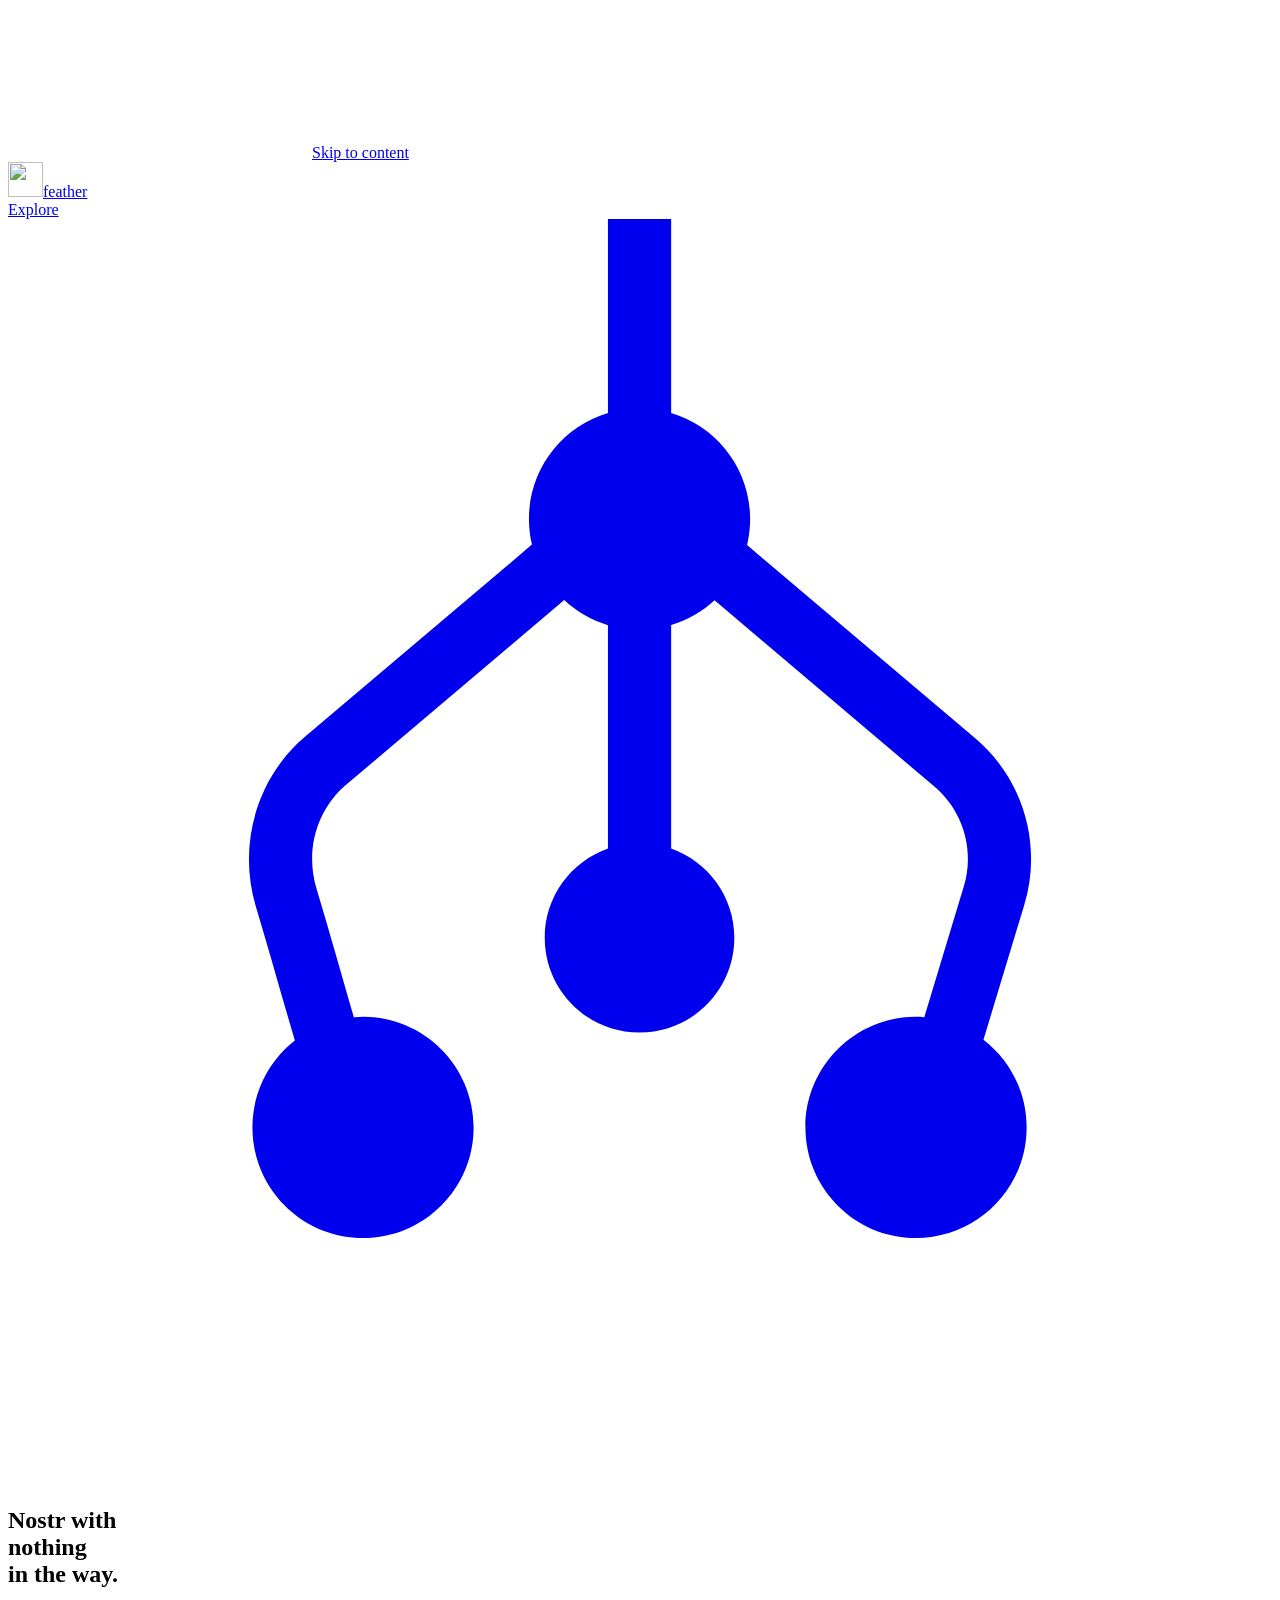
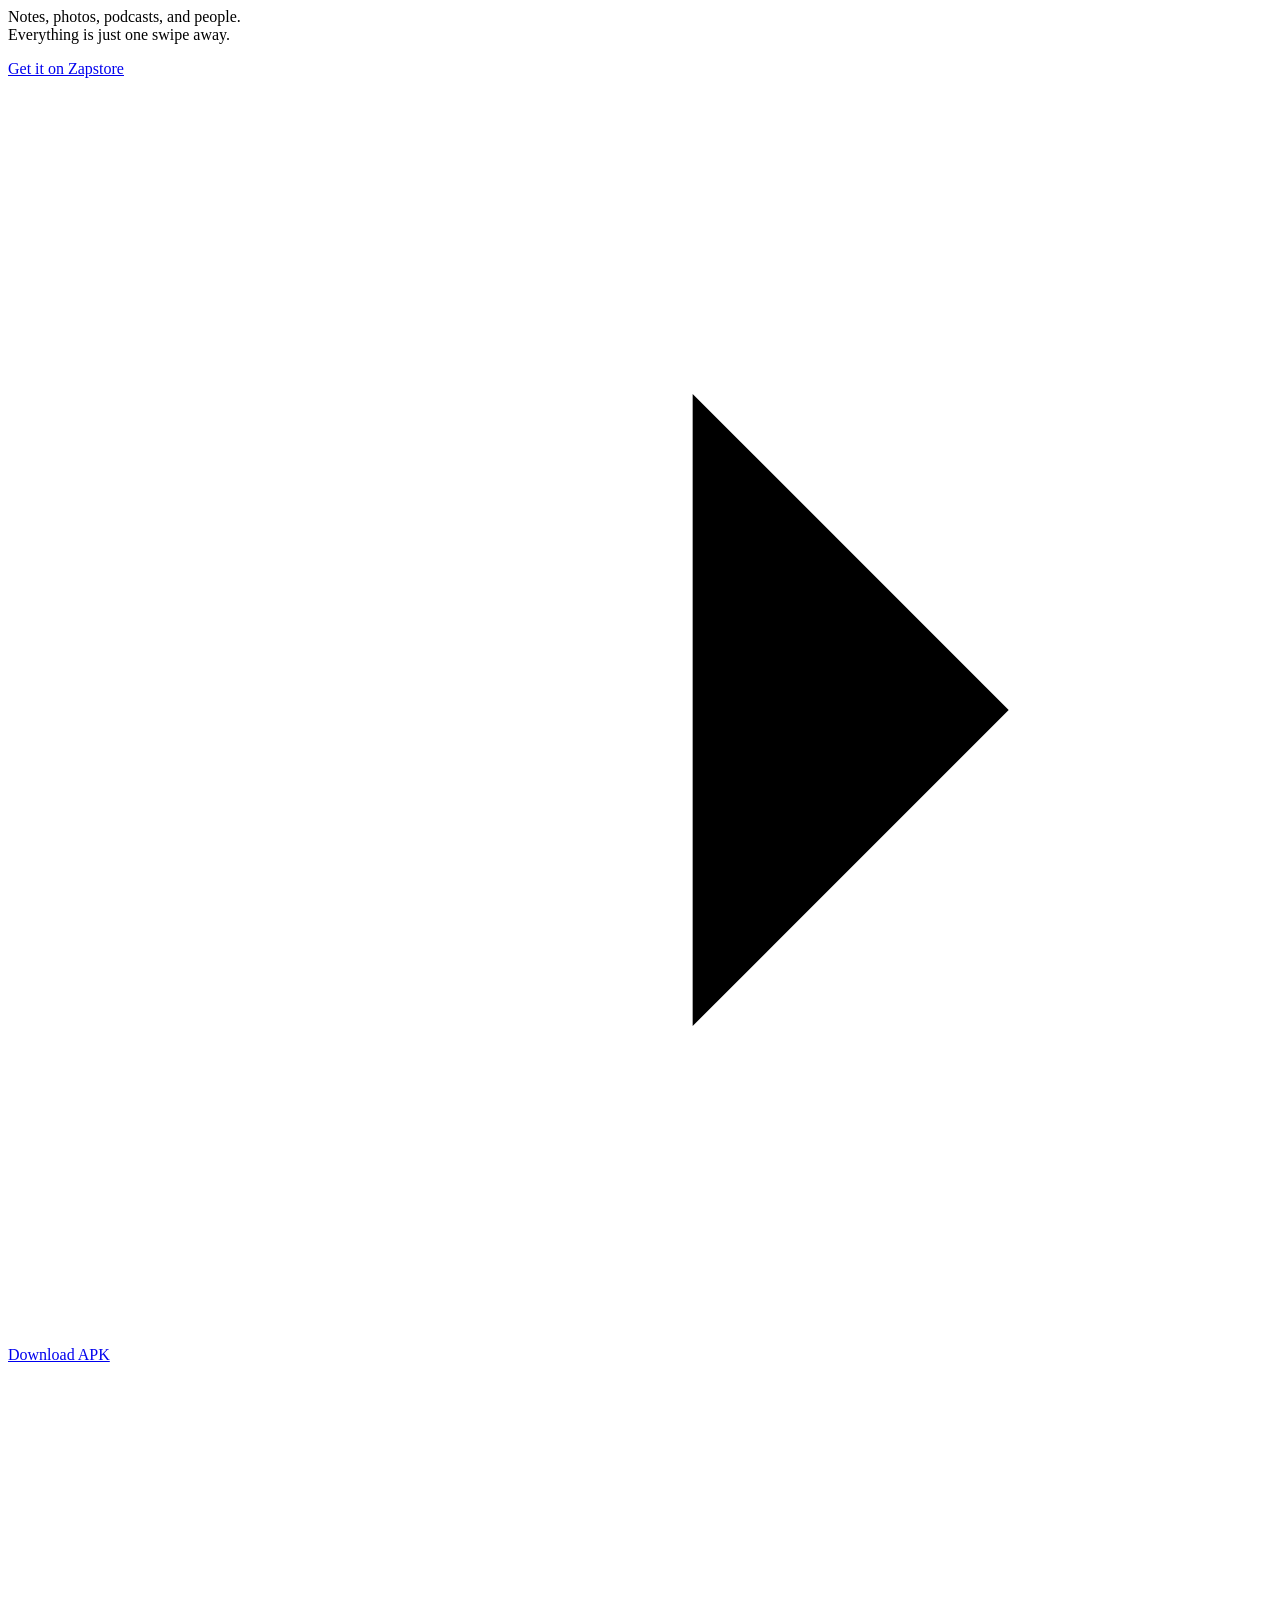
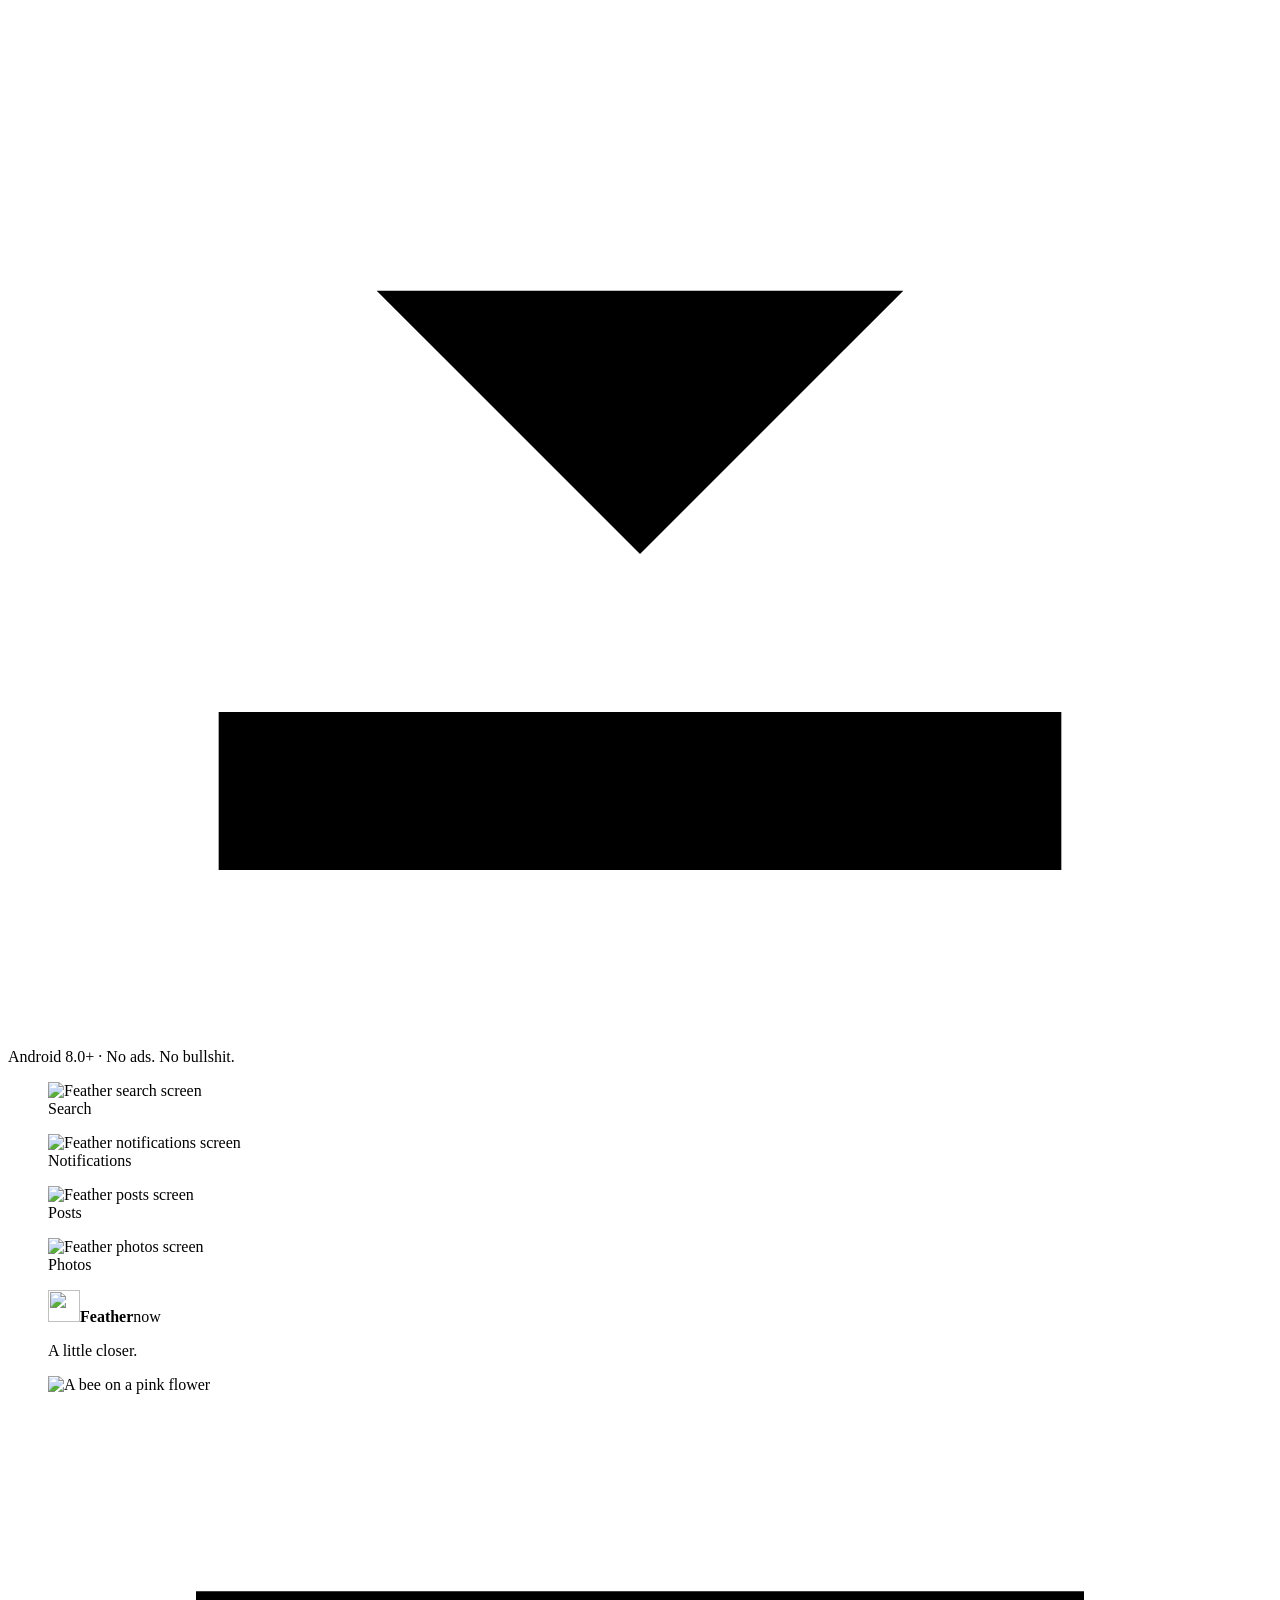
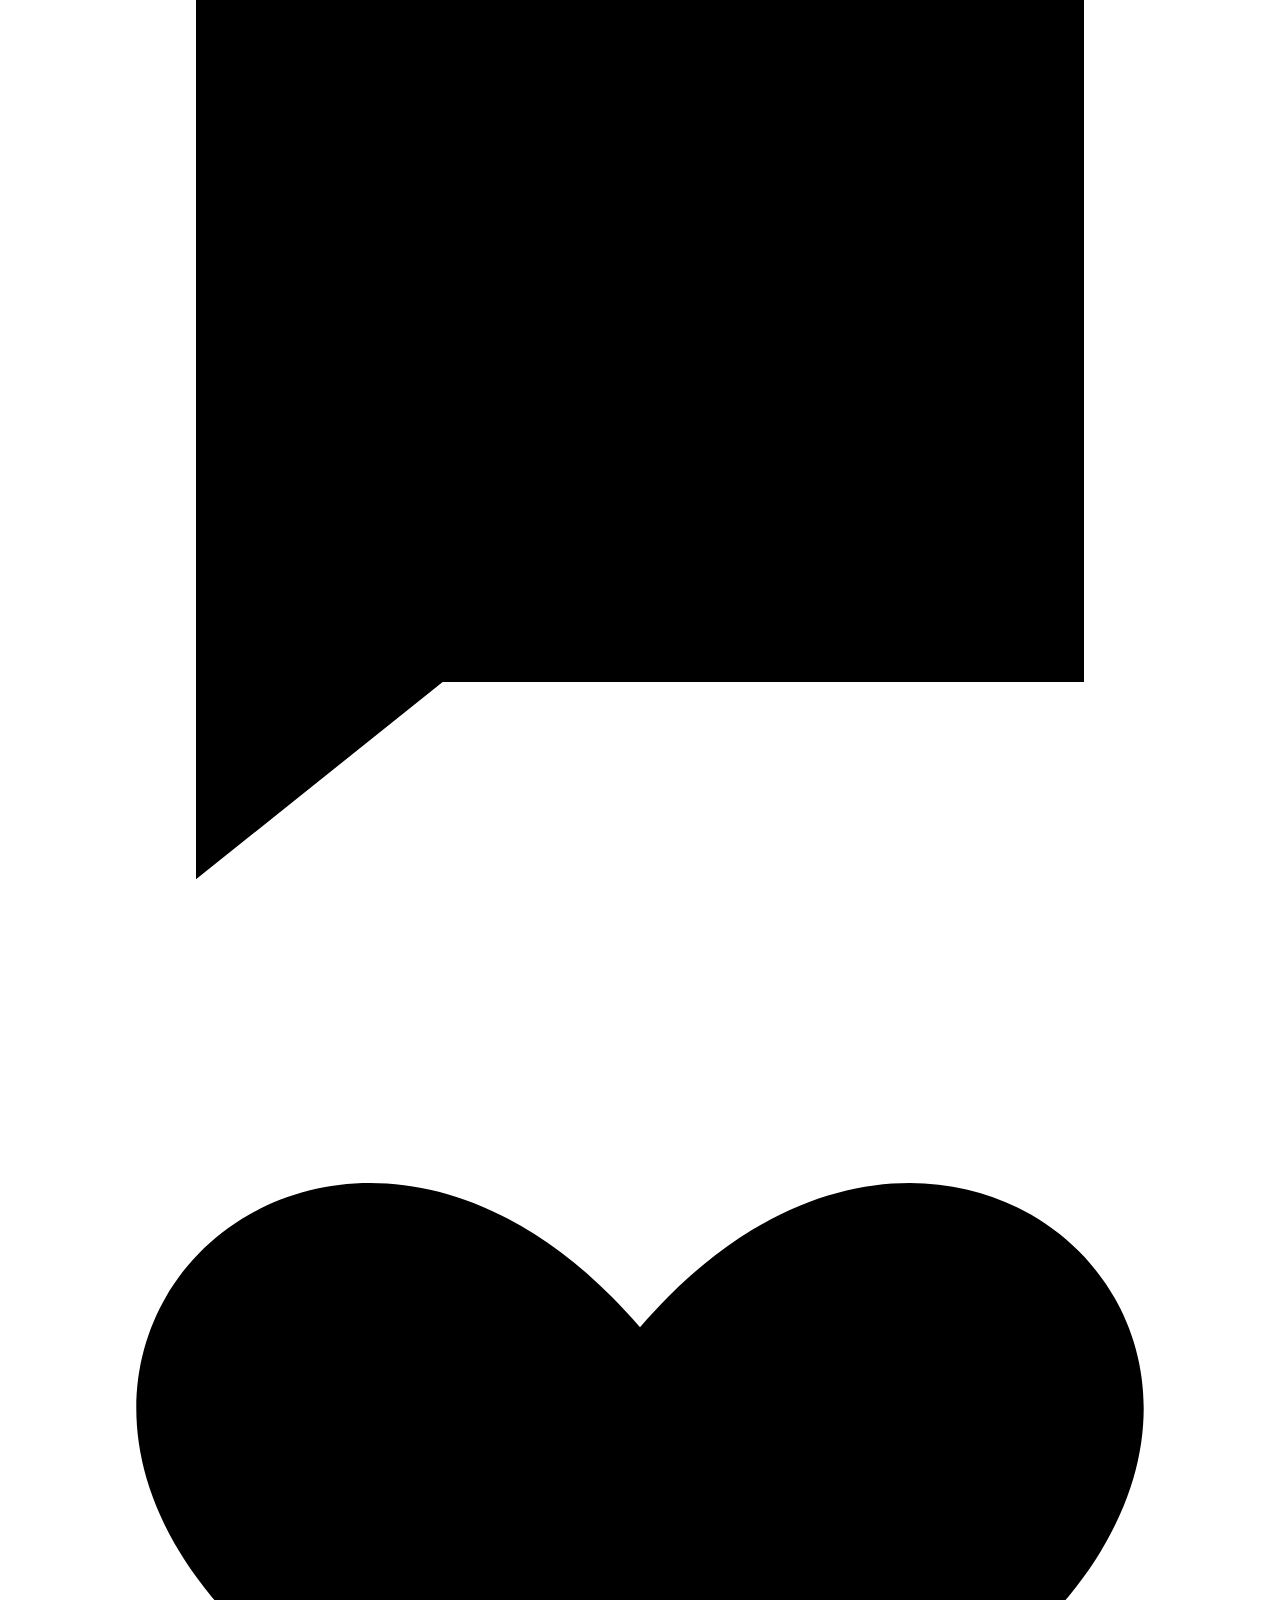
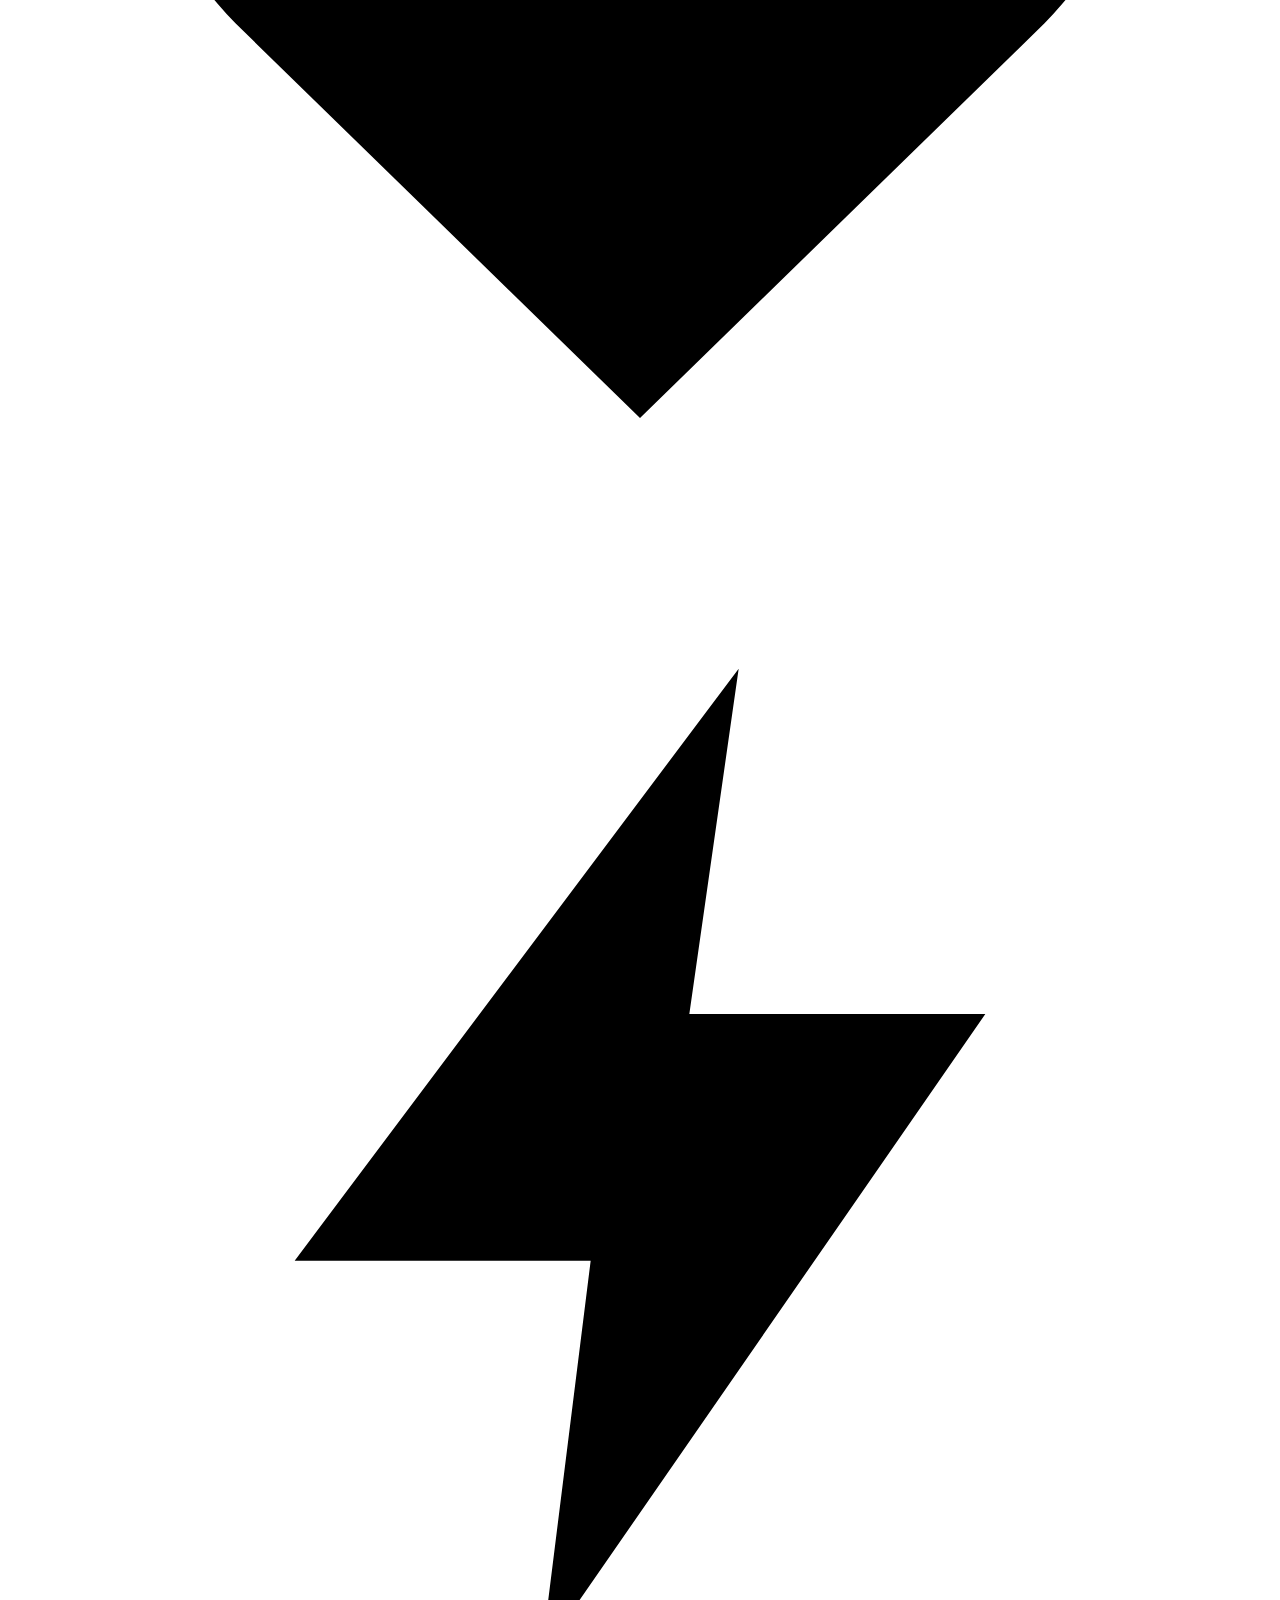
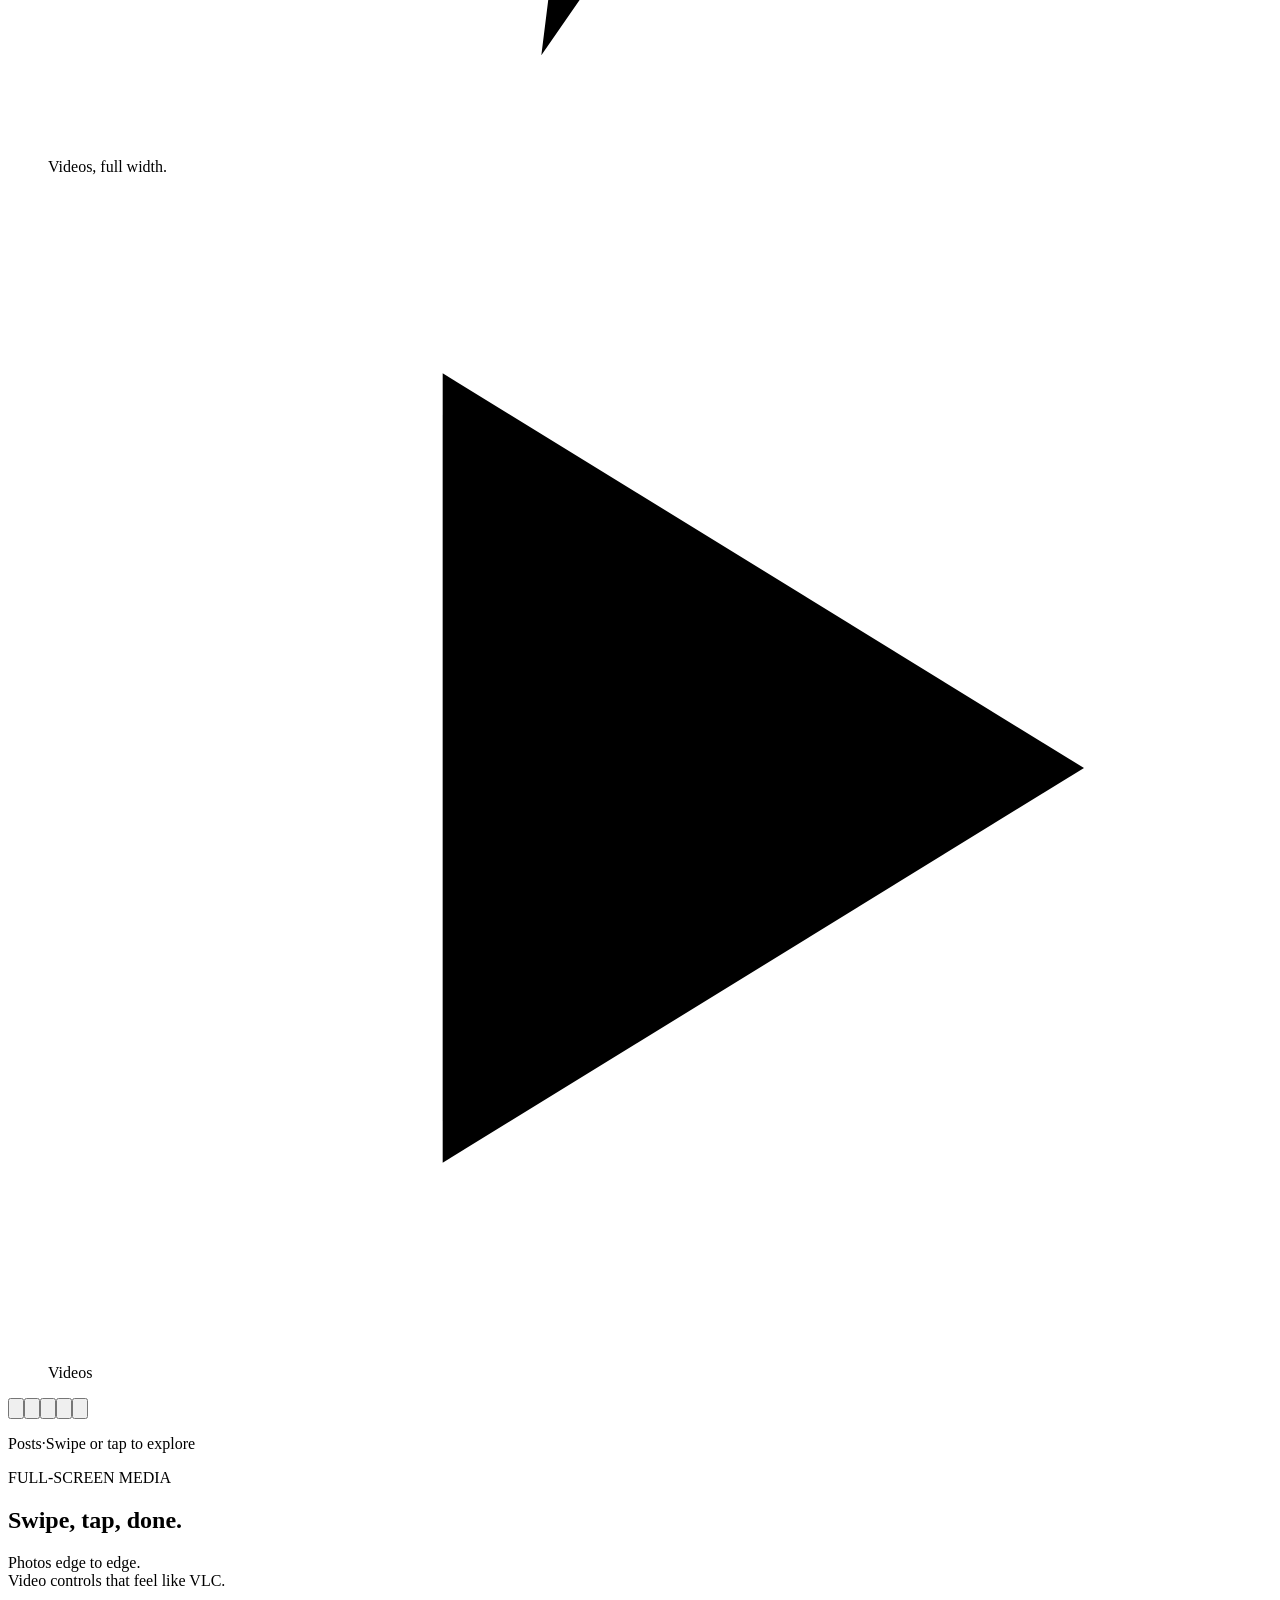
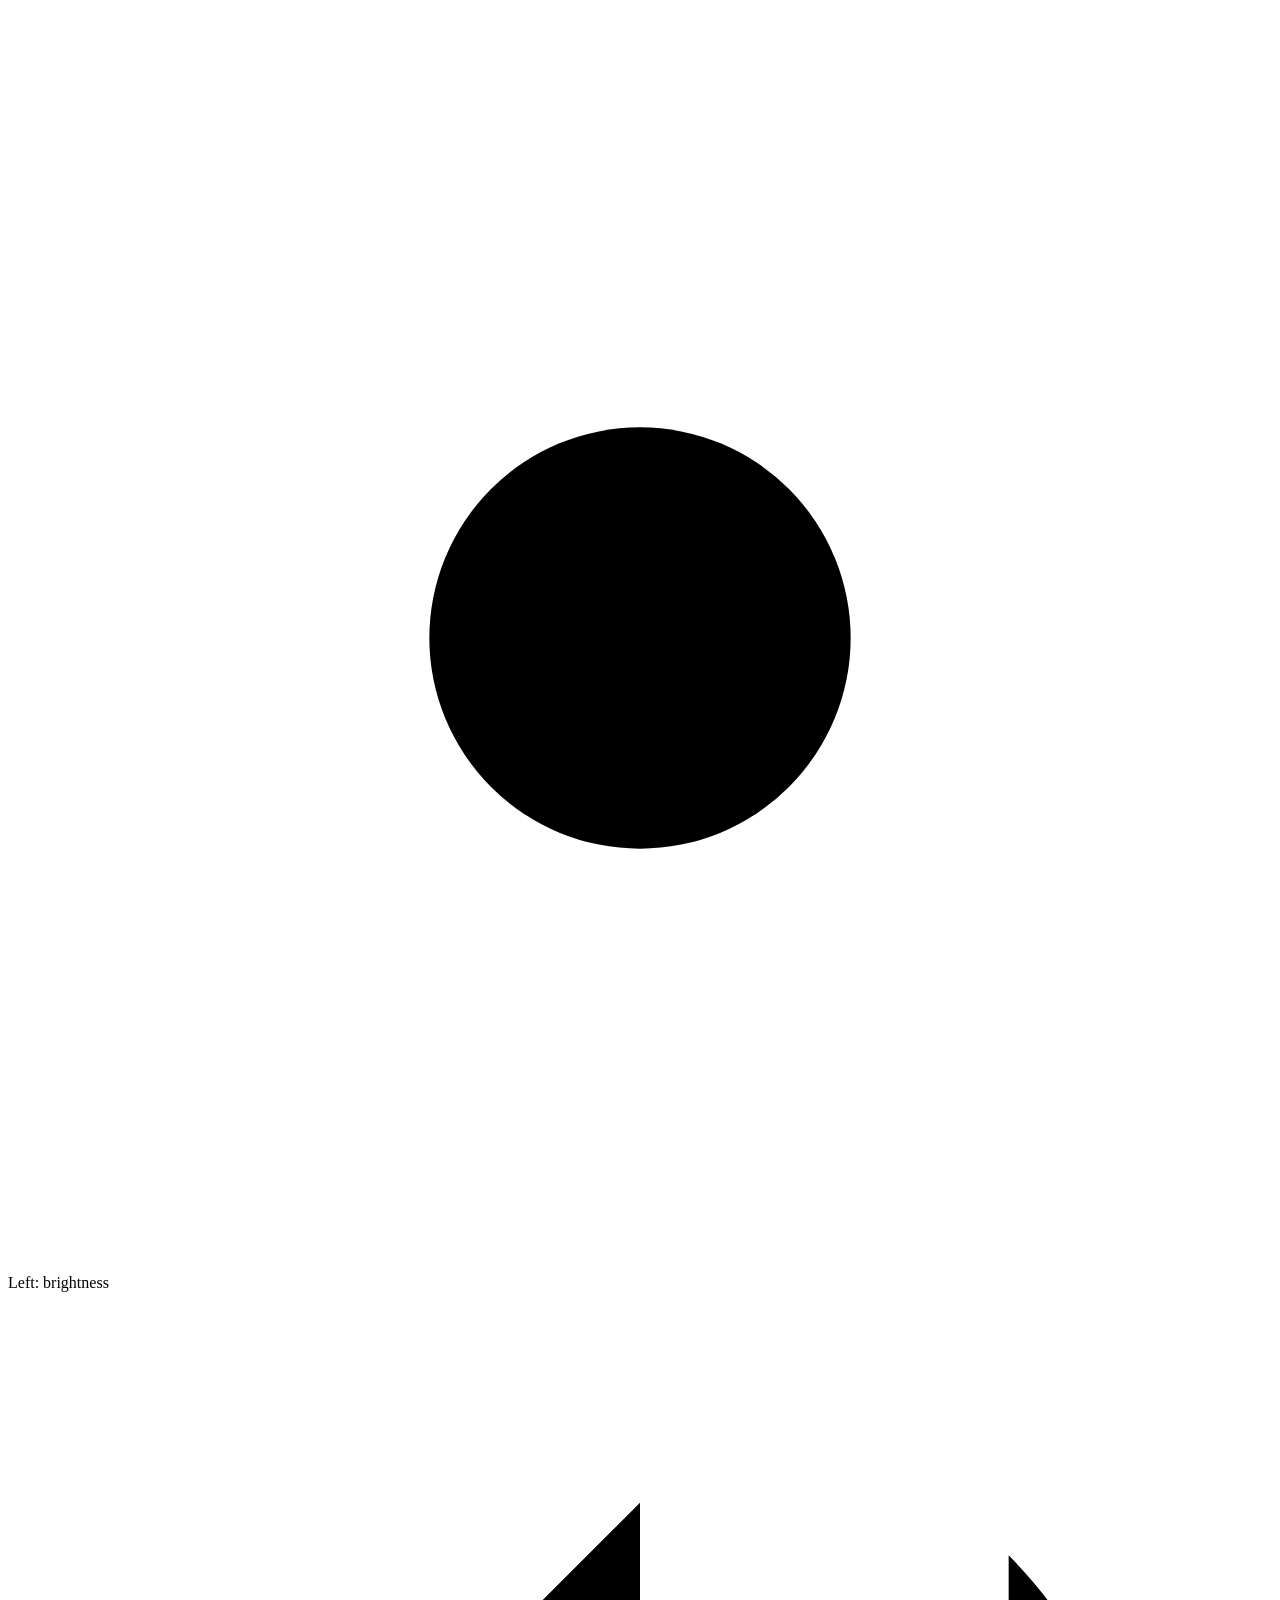
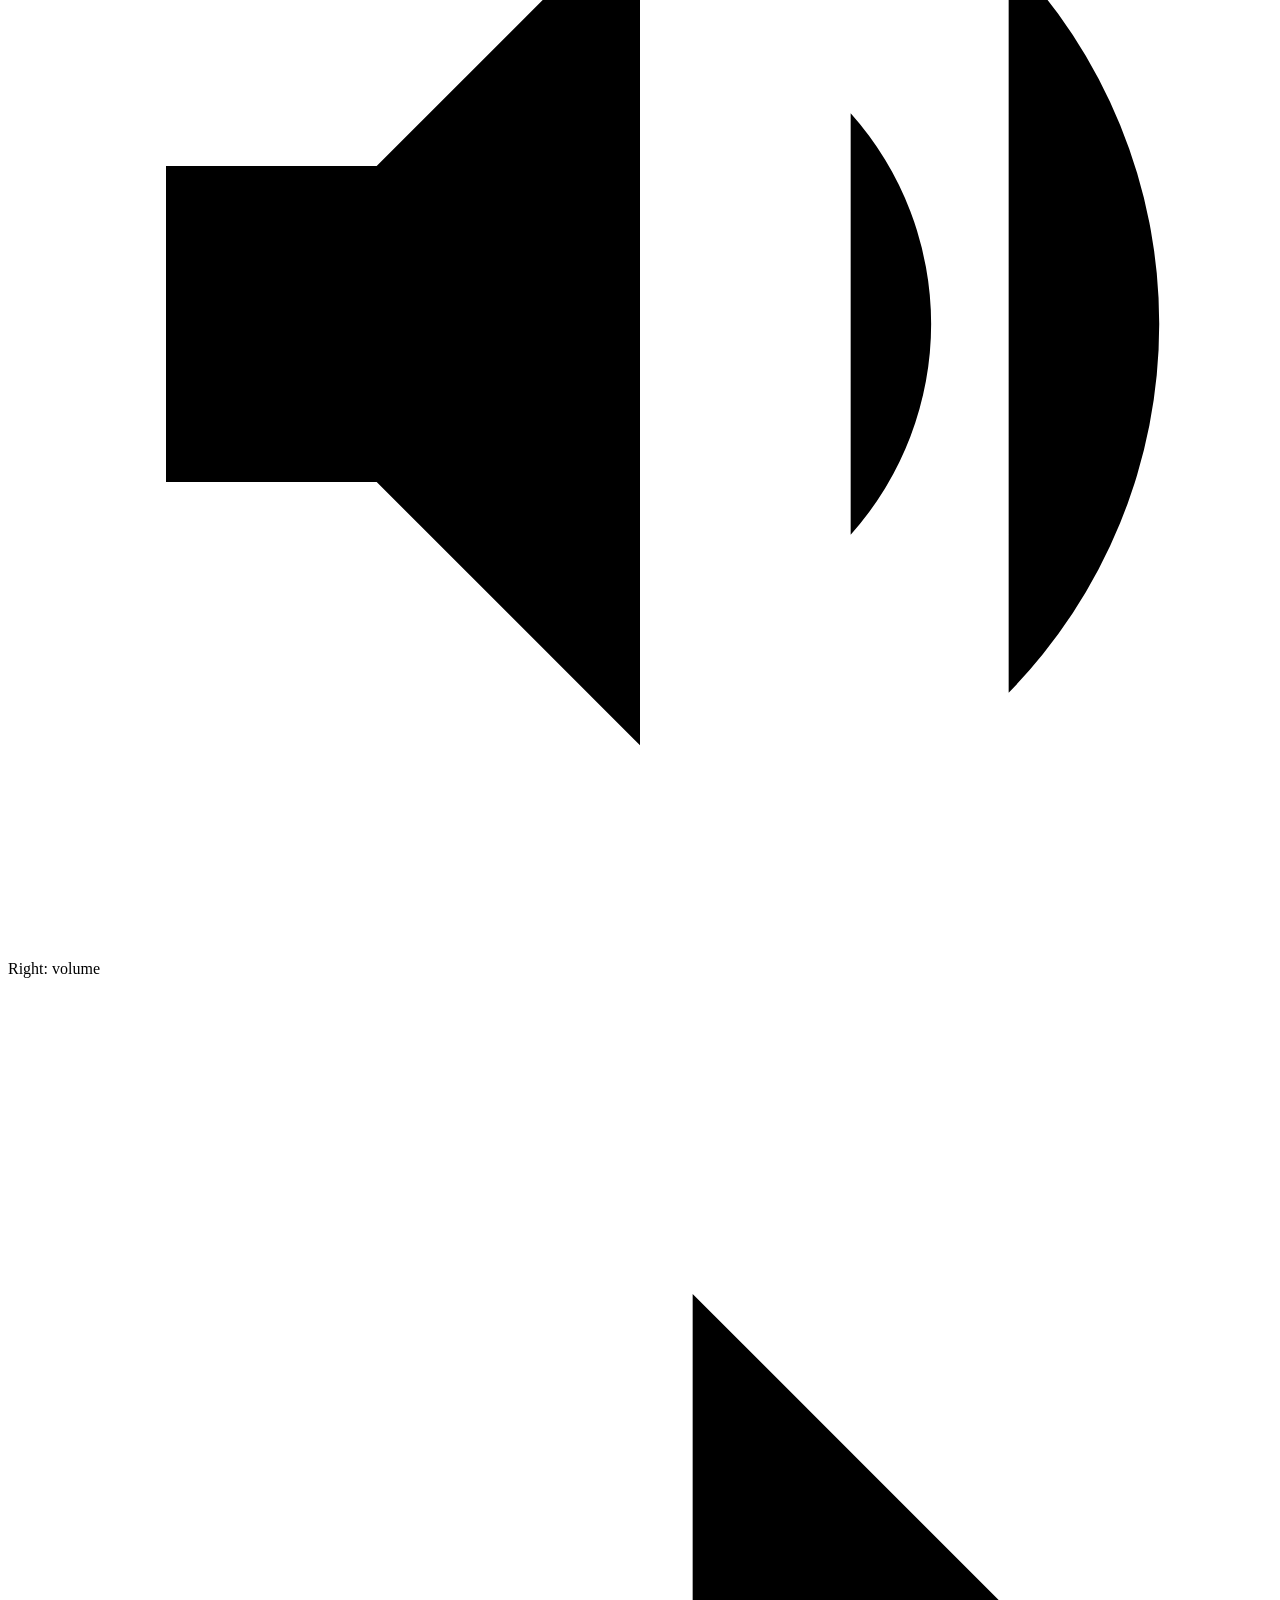
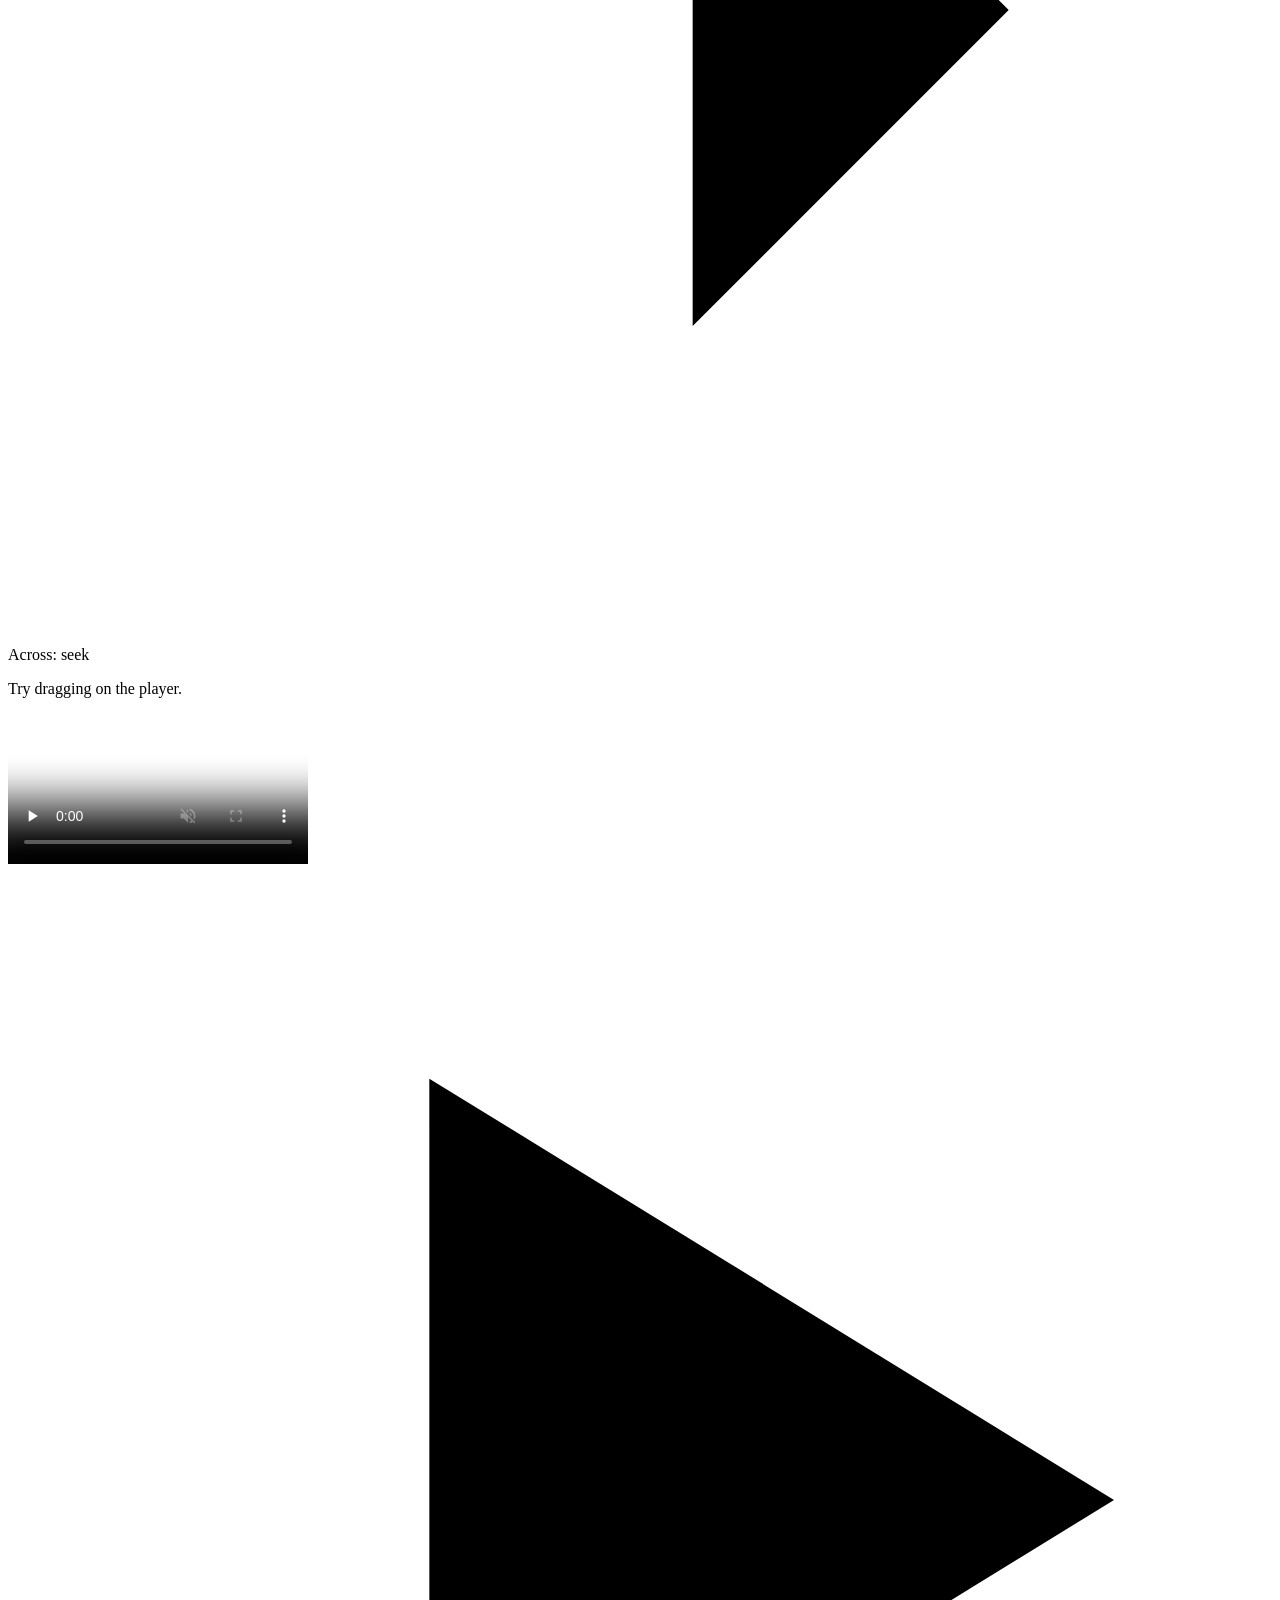
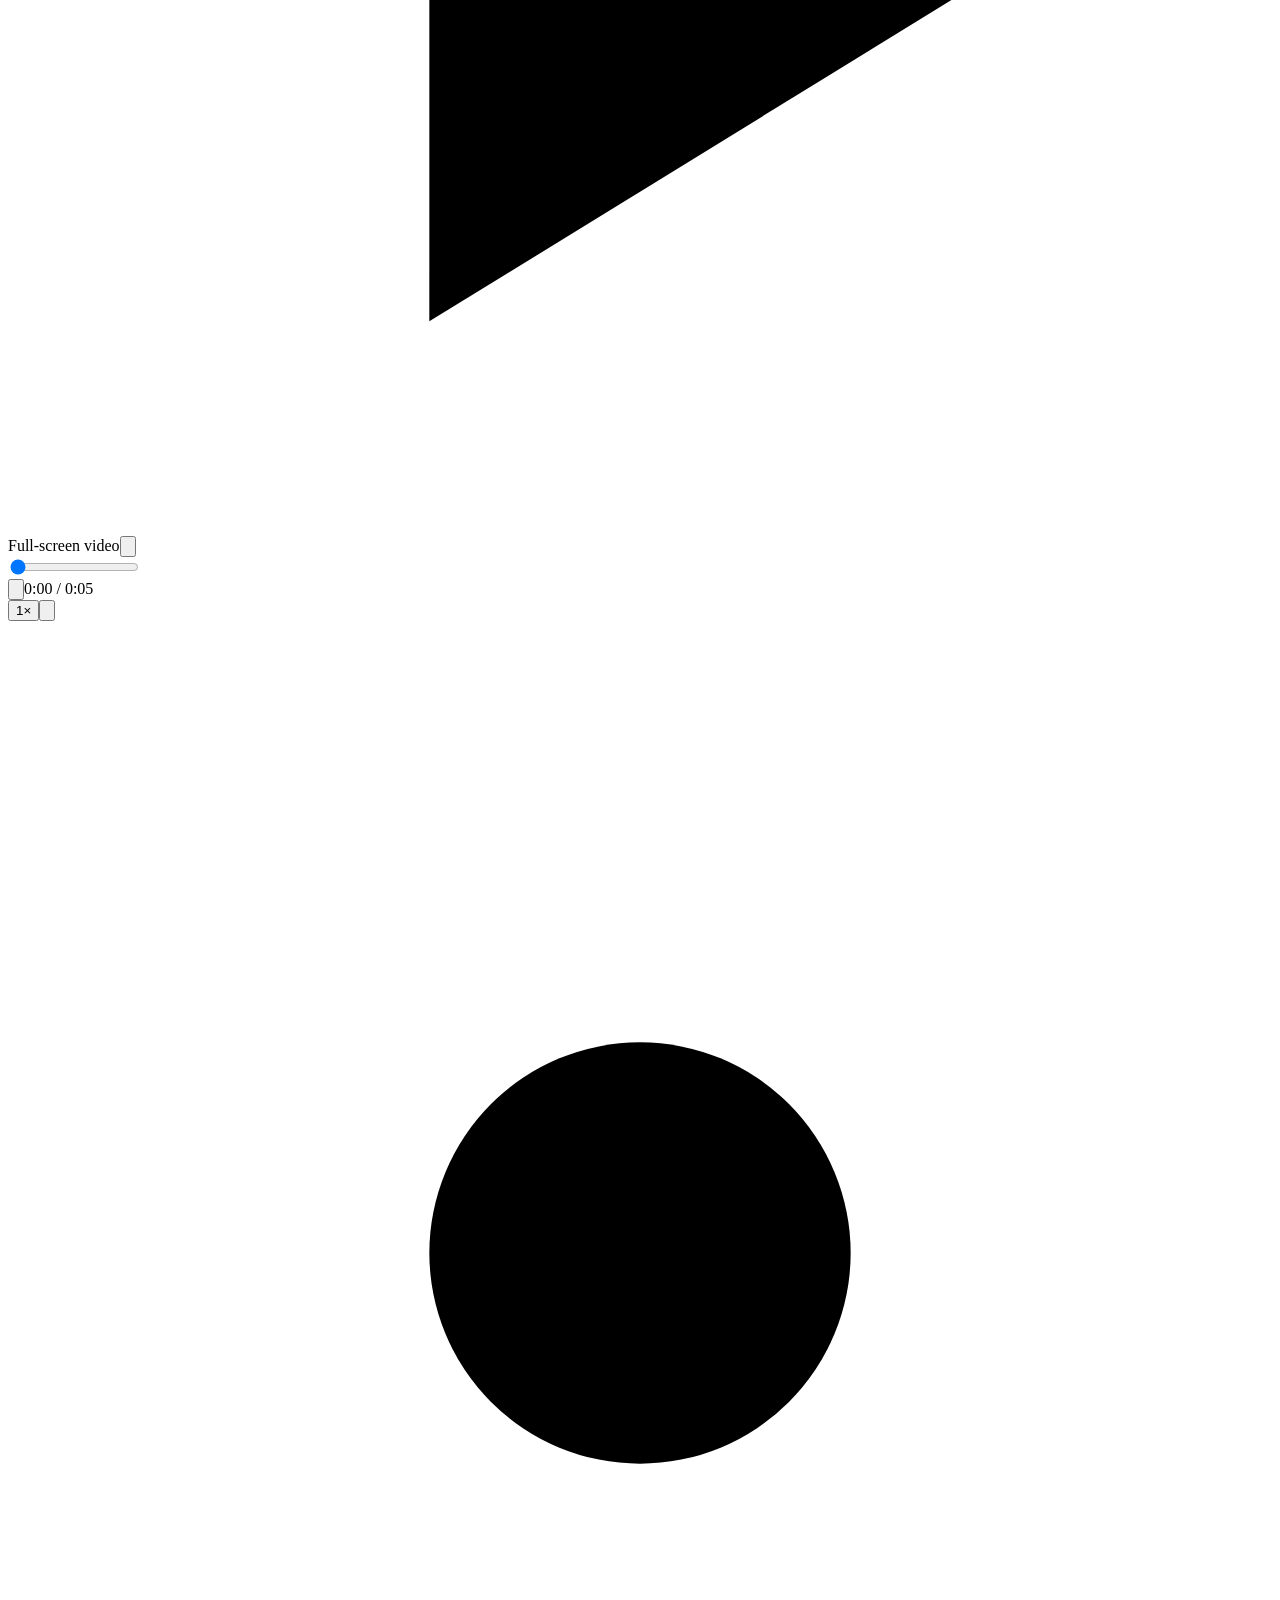
==== website/index.html @ e3990529 "docs(web): refine homepage introduction" ====
<!doctype html>
<html lang="en">
<head>
  <meta charset="utf-8"><meta name="viewport" content="width=device-width,initial-scale=1">
  <title>Feather — Nostr with nothing in the way.</title>
  <meta name="description" content="A native Android client for Nostr. Swipe through feeds. Watch, write, react, and zap. Try the interactive previews. Free and open source.">
  <meta name="color-scheme" content="light dark"><meta name="theme-color" content="#ffffff" media="(prefers-color-scheme: light)"><meta name="theme-color" content="#10171c" media="(prefers-color-scheme: dark)"><link rel="canonical" href="https://feather.dergigi.com/">
  <link rel="icon" href="/assets/icon.svg" type="image/svg+xml"><link rel="stylesheet" href="/style.css">
  <meta property="og:type" content="website"><meta property="og:title" content="Feather — Nostr with nothing in the way.">
  <meta property="og:description" content="Nostr with nothing in the way. A native Android client. Free and open source, with code and issue tracking on Nostr."><meta property="og:url" content="https://feather.dergigi.com/">
  <meta property="og:image" content="https://feather.dergigi.com/assets/social.png?v=3"><meta name="twitter:card" content="summary_large_image">
</head>
<body>
<svg class="symbols" xmlns="http://www.w3.org/2000/svg" aria-hidden="true"><defs><symbol id="i-posts" viewBox="0 0 24 24"><path d="M4 6h16M4 12h16M4 18h16"/></symbol><symbol id="i-search" viewBox="0 0 24 24"><circle cx="10.5" cy="10.5" r="6.5"/><path d="m16 16 5 5"/></symbol><symbol id="i-bell" viewBox="0 0 24 24"><path d="M5 17h14l-2-3V9a5 5 0 0 0-10 0v5l-2 3ZM10 21h4M12 2v2"/></symbol><symbol id="i-photo" viewBox="0 0 24 24"><rect x="3" y="3" width="18" height="18" rx="1"/><path d="m3 16 5-5 6 6 3-3 4 4"/><circle cx="16" cy="8" r="1.5"/></symbol><symbol id="i-play" viewBox="0 0 24 24"><path d="m8 4 13 8-13 8Z" fill="currentColor" stroke="none"/></symbol><symbol id="i-pause" viewBox="0 0 24 24"><path d="M8 5v14M16 5v14" stroke-width="4"/></symbol><symbol id="i-bolt" viewBox="0 0 24 24"><path d="m14 2-9 12h6l-1 8 9-13h-6Z" fill="currentColor" stroke="none"/></symbol><symbol id="i-heart" viewBox="0 0 24 24"><path d="M12 21 3.8 13C-2 7 6 0 12 7c6-7 14 0 8.2 6Z"/></symbol><symbol id="i-reply" viewBox="0 0 24 24"><path d="M3 4h18v14H8l-5 4Z"/></symbol><symbol id="i-close" viewBox="0 0 24 24"><path d="m6 6 12 12M18 6 6 18"/></symbol><symbol id="i-send" viewBox="0 0 24 24"><path d="m3 3 19 9-19 9 3-8 10-1-10-1Z" fill="currentColor" stroke="none"/></symbol><symbol id="i-brightness" viewBox="0 0 24 24"><circle cx="12" cy="12" r="4"/><path d="M12 1v2M12 21v2M1 12h2M21 12h2M4 4l2 2M18 18l2 2M4 20l2-2M18 6l2-2"/></symbol><symbol id="i-volume" viewBox="0 0 24 24"><path d="M3 9h4l5-5v16l-5-5H3ZM16 8a6 6 0 0 1 0 8M19 5a10 10 0 0 1 0 14"/></symbol><symbol id="i-full" viewBox="0 0 24 24"><path d="M3 9V3h6M15 3h6v6M21 15v6h-6M9 21H3v-6"/></symbol><symbol id="i-arrow" viewBox="0 0 24 24"><path d="M5 12h14m-6-6 6 6-6 6"/></symbol><symbol id="i-headphones" viewBox="0 0 24 24"><path d="M4 14v-3a8 8 0 0 1 16 0v3M4 12H2v7h5v-7ZM20 12h2v7h-5v-7Z"/></symbol><symbol id="i-keyboard" viewBox="0 0 24 24"><rect x="2" y="5" width="20" height="14" rx="2"/><path d="M6 9h1m4 0h2m4 0h1M6 12h1m4 0h2m4 0h1M8 15h8"/></symbol><symbol id="i-check" viewBox="0 0 24 24"><path d="m4 12 5 5L20 6"/></symbol><symbol id="i-lock" viewBox="0 0 24 24"><rect x="4" y="10" width="16" height="11" rx="2"/><path d="M8 10V6a4 4 0 0 1 8 0v4M12 14v3"/></symbol><symbol id="i-book" viewBox="0 0 24 24"><path d="M3 4h7l2 2 2-2h7v16h-7l-2 1-2-1H3ZM12 6v15"/></symbol><symbol id="i-highlight" viewBox="0 0 24 24"><path d="m5 13 10-10 6 6-10 10-6-6ZM5 13l-3 7 7-3M2 23h12"/></symbol><symbol id="i-globe" viewBox="0 0 24 24"><circle cx="12" cy="12" r="9"/><ellipse cx="12" cy="12" rx="4" ry="9"/><path d="M3 12h18"/></symbol><symbol id="i-download" viewBox="0 0 24 24"><path d="M12 3v12m-5-5 5 5 5-5M4 18v3h16v-3"/></symbol><symbol id="i-undo" viewBox="0 0 24 24"><path d="M7 7H2V2M2 7a10 10 0 1 1 0 10"/></symbol></defs></svg>
<a class="skip" href="#main">Skip to content</a>
<header class="wrap"><a class="brand" href="/" aria-label="Feather home"><img src="/assets/feather.svg" width="35" height="35" alt="">feather</a><nav aria-label="Main navigation"><a href="#features">Explore</a><a href="https://gitworkshop.dev/npub1dergggklka99wwrs92yz8wdjs952h2ux2ha2ed598ngwu9w7a6fsh9xzpc/relay.ngit.dev/feather" class="ngit-link" aria-label="Source and issues on Nostr"><svg class="app-icon" aria-hidden="true" focusable="false" viewBox="0 0 38 38"><path d="M10.6731 30.6348C8.83687 30.6346 7.34885 29.1458 7.34885 27.3096C7.34891 26.2473 7.84783 25.303 8.62326 24.6943C8.21265 23.3055 7.86571 22.049 7.45334 20.6758C6.90247 18.8412 7.4492 16.8197 8.93576 15.5605L15.7512 9.78906C15.6931 9.54286 15.6614 9.28642 15.6613 9.02246C15.6613 7.51617 16.6628 6.24465 18.0363 5.83594L18.0363 -1.11215e-06C18.511 0.000462658 18.4612 0.000975391 18.9856 0.000975533C19.5102 0.000975578 19.5802 -1.11589e-06 19.9367 -9.46012e-07L19.9367 5.83594C21.3097 6.24503 22.3108 7.5166 22.3108 9.02246C22.3107 9.29118 22.2792 9.55249 22.219 9.80273L29.0783 15.6123C30.5229 16.8359 31.1022 18.8013 30.5539 20.6133L29.3254 24.6758C30.1142 25.2837 30.6232 26.2367 30.6233 27.3096C30.6233 29.1459 29.1344 30.6348 27.2981 30.6348C25.4619 30.6346 23.9738 29.1458 23.9738 27.3096C23.974 25.4734 25.4619 23.9846 27.2981 23.9844C27.3814 23.9844 27.4643 23.9891 27.5461 23.9951L28.7356 20.0625C29.0645 18.9753 28.7166 17.7966 27.8498 17.0625L21.2424 11.4648C20.8746 11.8048 20.4294 12.0622 19.9367 12.209L19.9367 18.9258C21.0425 19.3175 21.836 20.3694 21.8362 21.6094C21.8362 23.1834 20.5596 24.46 18.9856 24.46C17.4117 24.4598 16.136 23.1833 16.136 21.6094C16.1361 20.3689 16.93 19.3172 18.0363 18.9258L18.0363 12.21C17.5395 12.0622 17.0916 11.801 16.7219 11.457L10.1643 17.0107C9.27919 17.7605 8.93068 18.9867 9.27365 20.1289C9.68708 21.5056 10.0175 22.7009 10.3986 23.998C10.4892 23.9906 10.5806 23.9844 10.6731 23.9844C12.5093 23.9844 13.9981 25.4733 13.9983 27.3096C13.9983 29.1459 12.5094 30.6348 10.6731 30.6348Z" fill="currentColor"/></svg></a></nav></header>
<main id="main">
<section class="hero wrap" aria-labelledby="title">
<div class="hero-copy"><h1 id="title">Nostr with<br><span>nothing<br class="desktop-break"> in the way.</span></h1><p class="lead">Notes, photos, podcasts, and people.<br>Everything is just one swipe away.</p><div class="actions"><a class="button" href="https://zapstore.dev/apps/org.dergigi.feather">Get it on Zapstore <svg class="icon" aria-hidden="true" viewBox="0 0 24 24"><use href="#i-arrow"/></svg></a><a class="text-link" href="https://github.com/dergigi/feather/releases/latest">Download APK <svg class="icon" aria-hidden="true" viewBox="0 0 24 24"><use href="#i-download"/></svg></a></div><p class="fine">Android 8.0+ · No ads. No bullshit.</p></div>
<div class="feed-demo" id="features"><div class="phone-stage" id="feed-stage" role="tabpanel" aria-labelledby="tab-2" tabindex="0"><figure class="phone" data-page="0" data-position="-2" aria-hidden="true"><img src="/assets/screens/search.webp" alt="Feather search screen" width="720" height="1458" draggable="false" loading="lazy"><figcaption>Search</figcaption></figure><figure class="phone" data-page="1" data-position="-1" aria-hidden="true"><img src="/assets/screens/notifications.webp" alt="Feather notifications screen" width="720" height="1458" draggable="false" loading="lazy"><figcaption>Notifications</figcaption></figure><figure class="phone" data-page="2" data-position="0" aria-hidden="false"><img src="/assets/screens/feed.webp" alt="Feather posts screen" width="720" height="1458" draggable="false" fetchpriority="high"><figcaption>Posts</figcaption></figure><figure class="phone" data-page="3" data-position="1" aria-hidden="true"><img src="/assets/screens/photos.webp" alt="Feather photos screen" width="720" height="1564" draggable="false" loading="lazy"><figcaption>Photos</figcaption></figure><figure class="phone video-phone" data-page="4" data-position="2" aria-hidden="true"><div class="video-feed"><div class="mock-author"><img src="/assets/feather.svg" alt="" width="32" height="32"><b>Feather</b><span>now</span></div><p>A little closer.</p><img src="/assets/demo/flower.jpg" alt="A bee on a pink flower" width="960" height="540" loading="lazy"><div class="mock-actions"><svg class="icon" aria-hidden="true" viewBox="0 0 24 24"><use href="#i-reply"/></svg><svg class="icon" aria-hidden="true" viewBox="0 0 24 24"><use href="#i-heart"/></svg><svg class="icon" aria-hidden="true" viewBox="0 0 24 24"><use href="#i-bolt"/></svg></div><div class="video-feed-next"><span>Videos, full width.</span><svg class="icon" aria-hidden="true" viewBox="0 0 24 24"><use href="#i-play"/></svg></div></div><figcaption>Videos</figcaption></figure></div><div class="feed-pill" role="tablist" aria-label="Try the feed switcher"><button type="button" role="tab" id="tab-0" aria-selected="false" aria-controls="feed-stage" aria-label="Search" tabindex="-1" data-tab="0"><svg class="icon" aria-hidden="true" viewBox="0 0 24 24"><use href="#i-search"/></svg></button><button type="button" role="tab" id="tab-1" aria-selected="false" aria-controls="feed-stage" aria-label="Notifications" tabindex="-1" data-tab="1"><svg class="icon" aria-hidden="true" viewBox="0 0 24 24"><use href="#i-bell"/></svg></button><button type="button" role="tab" id="tab-2" aria-selected="true" aria-controls="feed-stage" aria-label="Posts" tabindex="0" data-tab="2"><svg class="icon" aria-hidden="true" viewBox="0 0 24 24"><use href="#i-posts"/></svg></button><button type="button" role="tab" id="tab-3" aria-selected="false" aria-controls="feed-stage" aria-label="Photos" tabindex="-1" data-tab="3"><svg class="icon" aria-hidden="true" viewBox="0 0 24 24"><use href="#i-photo"/></svg></button><button type="button" role="tab" id="tab-4" aria-selected="false" aria-controls="feed-stage" aria-label="Videos" tabindex="-1" data-tab="4"><svg class="icon" aria-hidden="true" viewBox="0 0 24 24"><use href="#i-play"/></svg></button></div><p class="demo-caption"><span id="feed-label" aria-live="polite">Posts</span><span class="caption-dot">·</span>Swipe or tap to explore</p></div>
</section>
<section class="media-section" aria-labelledby="media-title"><div class="wrap media-layout"><div class="section-copy"><p class="eyebrow">FULL-SCREEN MEDIA</p><h2 id="media-title">Swipe, tap, done.</h2><p>Photos edge to edge.<br>Video controls that feel like VLC.</p><div class="gesture-labels"><span><svg class="icon" aria-hidden="true" viewBox="0 0 24 24"><use href="#i-brightness"/></svg> Left: brightness</span><span><svg class="icon" aria-hidden="true" viewBox="0 0 24 24"><use href="#i-volume"/></svg> Right: volume</span><span><svg class="icon" aria-hidden="true" viewBox="0 0 24 24"><use href="#i-arrow"/></svg> Across: seek</span></div><p class="fine">Try dragging on the player.</p></div>
<div class="player-demo"><div class="player" id="player"><video id="demo-video" loop muted playsinline preload="none" poster="/assets/demo/flower.jpg" aria-label="Video controls demo: a bee on a flower" controls><source src="/assets/demo/flower.mp4" type="video/mp4"></video><div class="player-top"><span><svg class="icon" aria-hidden="true" viewBox="0 0 24 24"><use href="#i-play"/></svg> Full-screen video</span><button type="button" class="icon-button" aria-label="Enter full screen" id="fullscreen"><svg class="icon" aria-hidden="true" viewBox="0 0 24 24"><use href="#i-full"/></svg></button></div><div class="gesture-surface" id="gesture-surface" aria-label="Drag vertically on the left for brightness, on the right for volume, or horizontally to seek"></div><output id="gesture-feedback" class="gesture-feedback" aria-live="polite"></output><div class="player-controls"><div class="timeline"><input id="seek" type="range" min="0" max="100" value="0" step="0.1" aria-label="Video position"></div><div class="transport"><button type="button" class="icon-button" aria-label="Play video" id="play"><svg class="icon" aria-hidden="true" viewBox="0 0 24 24"><use href="#i-play"/></svg></button><span class="time" id="video-time">0:00 / 0:05</span><div class="transport-spacer"></div><button class="speed" id="video-speed" aria-label="Playback speed: 1x" type="button">1×</button><button type="button" class="icon-button" aria-label="Unmute video" id="mute"><svg class="icon" aria-hidden="true" viewBox="0 0 24 24"><use href="#i-volume"/></svg></button></div></div></div><div class="player-tools"><label><svg class="icon" aria-hidden="true" viewBox="0 0 24 24"><use href="#i-brightness"/></svg><span class="sr-only">Preview brightness</span><input id="brightness" type="range" min="25" max="100" value="100"></label><label><svg class="icon" aria-hidden="true" viewBox="0 0 24 24"><use href="#i-volume"/></svg><span class="sr-only">Video volume</span><input id="volume" type="range" min="0" max="100" value="0"></label><span class="fine">Interactive preview · silent clip</span></div></div></div></section>
<section class="composer-section wrap" aria-labelledby="composer-title"><div class="composer-demo"><div class="composer-top"><span class="preview-tag">INTERACTIVE PREVIEW</span><img class="composer-avatar" src="/assets/feather.svg" width="38" height="38" alt="Feather demo account"></div><label class="sr-only" for="draft">Try writing a note</label><textarea id="draft" placeholder="What's on your mind?" maxlength="2000">GM ☀️
</textarea><div id="attachment" class="attachment" hidden><video id="attached-video" muted loop playsinline preload="none"></video><img id="attached-still" alt="Attached GIF" hidden><button type="button" class="icon-button" aria-label="Remove attachment" id="remove-attachment"><svg class="icon" aria-hidden="true" viewBox="0 0 24 24"><use href="#i-close"/></svg></button></div><div class="composer-actions"><button type="button" id="gif-toggle" class="circle-button" aria-expanded="true" aria-controls="gif-picker">GIF</button><div class="transport-spacer"></div><label class="circle-button media-pick" aria-label="Attach a local image or video" tabindex="0"><svg class="icon" aria-hidden="true" viewBox="0 0 24 24"><use href="#i-photo"/></svg><input type="file" id="local-media" accept="image/*,video/*" hidden></label><button type="button" class="circle-button send-button" id="demo-send" aria-label="Preview your note"><svg class="icon" aria-hidden="true" viewBox="0 0 24 24"><use href="#i-send"/></svg></button></div><div class="gif-picker" id="gif-picker"><div class="picker-search"><svg class="icon" aria-hidden="true" viewBox="0 0 24 24"><use href="#i-search"/></svg><input id="gif-search" type="search" placeholder="Search sample GIFs" aria-label="Search sample GIFs" maxlength="80"></div><div class="gif-grid" id="gif-grid"></div><p id="gif-empty" hidden>No sample GIFs found. Try “good morning”, “sunrise”, or “zap”.</p><a class="gif-attribution" href="https://nostr.build">GIFs from nostr.build</a></div><p class="composer-status" id="composer-status" role="status">Try a draft. Nothing is uploaded or published.</p></div>
<div class="section-copy"><p class="eyebrow">POSTS &amp; REPLIES</p><h2 id="composer-title">Batteries (and GIFs) included.</h2><p>A simple composer. Searchable GIF keyboard.<br>Images and videos on your Blossom servers.</p></div></section>
<section class="keyboard-section wrap" id="external-keyboards" aria-labelledby="keyboard-title"><div><p class="eyebrow">FOR THE KEYBOARD IN YOUR BACKPACK</p><h2 id="keyboard-title">Made for keyboard lovers</h2><p>Bluetooth or USB. Compose, search, and switch feeds.</p></div><div class="shortcut-grid"><div><span class="keys"><kbd>Ctrl / ⌘</kbd><kbd>N</kbd></span><span>New note</span></div><div><span class="keys"><kbd>Ctrl / ⌘</kbd><kbd>↵</kbd></span><span>Send</span></div><div><span class="keys"><kbd>Ctrl / ⌘</kbd><kbd>F</kbd></span><span>Search</span></div><div><span class="keys"><kbd>Ctrl</kbd><kbd>Tab</kbd></span><span>Next feed <small>+ Shift to go back</small></span></div></div></section>
<section class="details-section wrap" aria-label="More Feather features"><article><svg class="icon" aria-hidden="true" viewBox="0 0 24 24"><use href="#i-headphones"/></svg><h3>Value-for-value podcasts</h3><p>Discover episodes. Listen in the background. Up to 3× speed.</p></article><article><svg class="icon" aria-hidden="true" viewBox="0 0 24 24"><use href="#i-bolt"/></svg><h3>21 sats. One tap.</h3><p>NWC wallets. Hold to choose an amount and add a message.</p></article><article><svg class="icon" aria-hidden="true" viewBox="0 0 24 24"><use href="#i-heart"/></svg><h3>Your kind of reaction</h3><p>Recent favorites, searchable emoji, and custom packs.</p></article><article><svg class="icon" aria-hidden="true" viewBox="0 0 24 24"><use href="#i-reply"/></svg><h3>Threads that connect</h3><p>Follow the conversation, with replies loaded in place.</p></article><article><svg class="icon" aria-hidden="true" viewBox="0 0 24 24"><use href="#i-book"/></svg><h3>More than a notes feed</h3><p>Articles, highlights, voice notes, apps, and more kinds to explore.</p></article><article><svg class="icon" aria-hidden="true" viewBox="0 0 24 24"><use href="#i-lock"/></svg><h3>Sane defaults</h3><p>Your signer keeps your keys. Sensitive content stays hidden. Cached notes work offline.</p></article></section>
<section class="nostr-section wrap" id="nostr-development"><div><p class="eyebrow">BUILT IN THE OPEN</p><h2>Code &amp; conversation. On Nostr.</h2><p>Report bugs and suggest features in Feather.<br>Follow development through ngit and GRASP.</p></div><a class="text-link" href="https://gitworkshop.dev/npub1dergggklka99wwrs92yz8wdjs952h2ux2ha2ed598ngwu9w7a6fsh9xzpc/relay.ngit.dev/feather">Explore the source <svg class="icon" aria-hidden="true" viewBox="0 0 24 24"><use href="#i-arrow"/></svg></a></section>
<section class="download wrap"><img src="/assets/feather.svg" width="66" height="66" alt=""><h2>Light like a feather.</h2><div class="actions"><a class="button" href="https://zapstore.dev/apps/org.dergigi.feather">Open Zapstore <svg class="icon" aria-hidden="true" viewBox="0 0 24 24"><use href="#i-arrow"/></svg></a><a class="text-link" href="https://github.com/dergigi/feather/releases/latest">Latest APK <svg class="icon" aria-hidden="true" viewBox="0 0 24 24"><use href="#i-download"/></svg></a></div></section>
</main><footer class="wrap"><span>Made by <a href="https://dergigi.com">Gigi</a>.</span><nav aria-label="Footer"><a href="https://njump.to/npub1r7u5wcxpv0fknn486uarrlset92caxntmwn22nvw2fjan630m03stxw3t3">Feather on Nostr</a><a href="https://gitworkshop.dev/npub1dergggklka99wwrs92yz8wdjs952h2ux2ha2ed598ngwu9w7a6fsh9xzpc/relay.ngit.dev/feather">Code &amp; issues</a><a href="/privacy.html">Privacy</a></nav></footer>
<script src="/demo.js" defer></script>
</body></html>
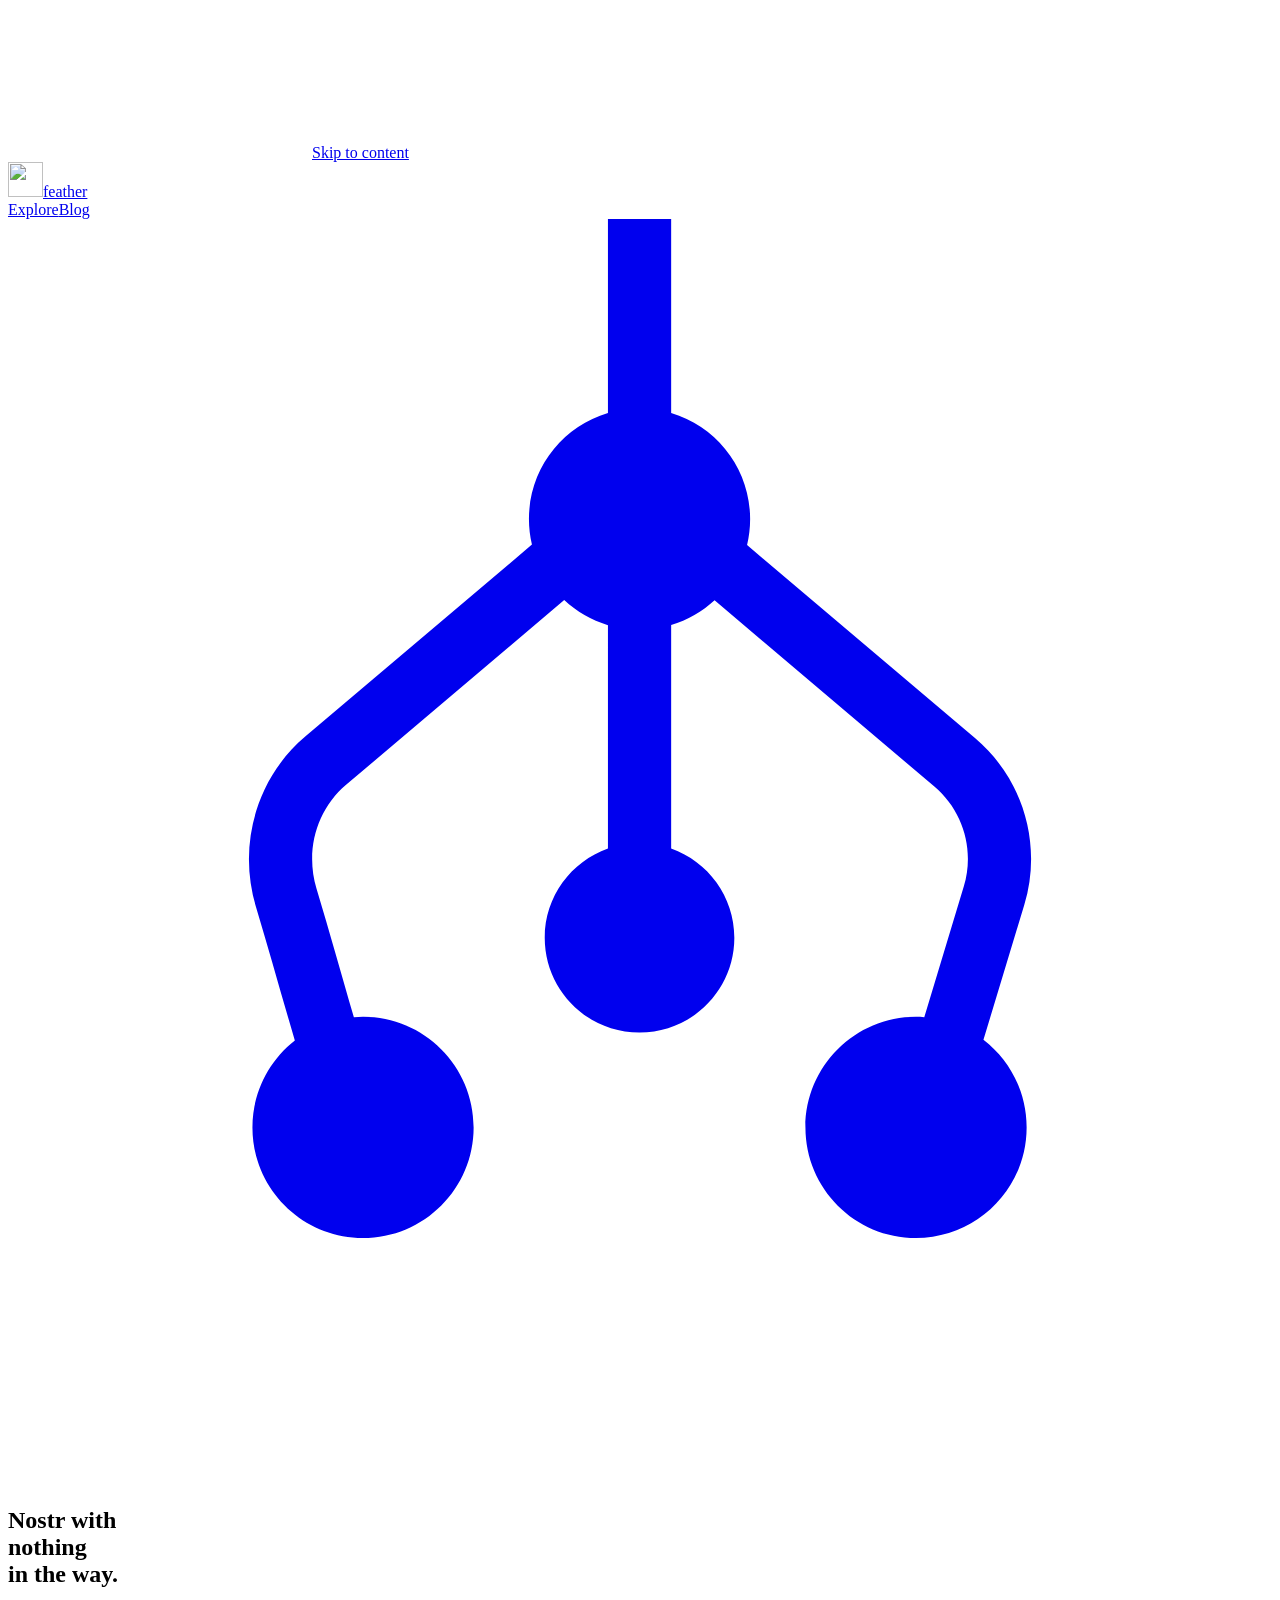
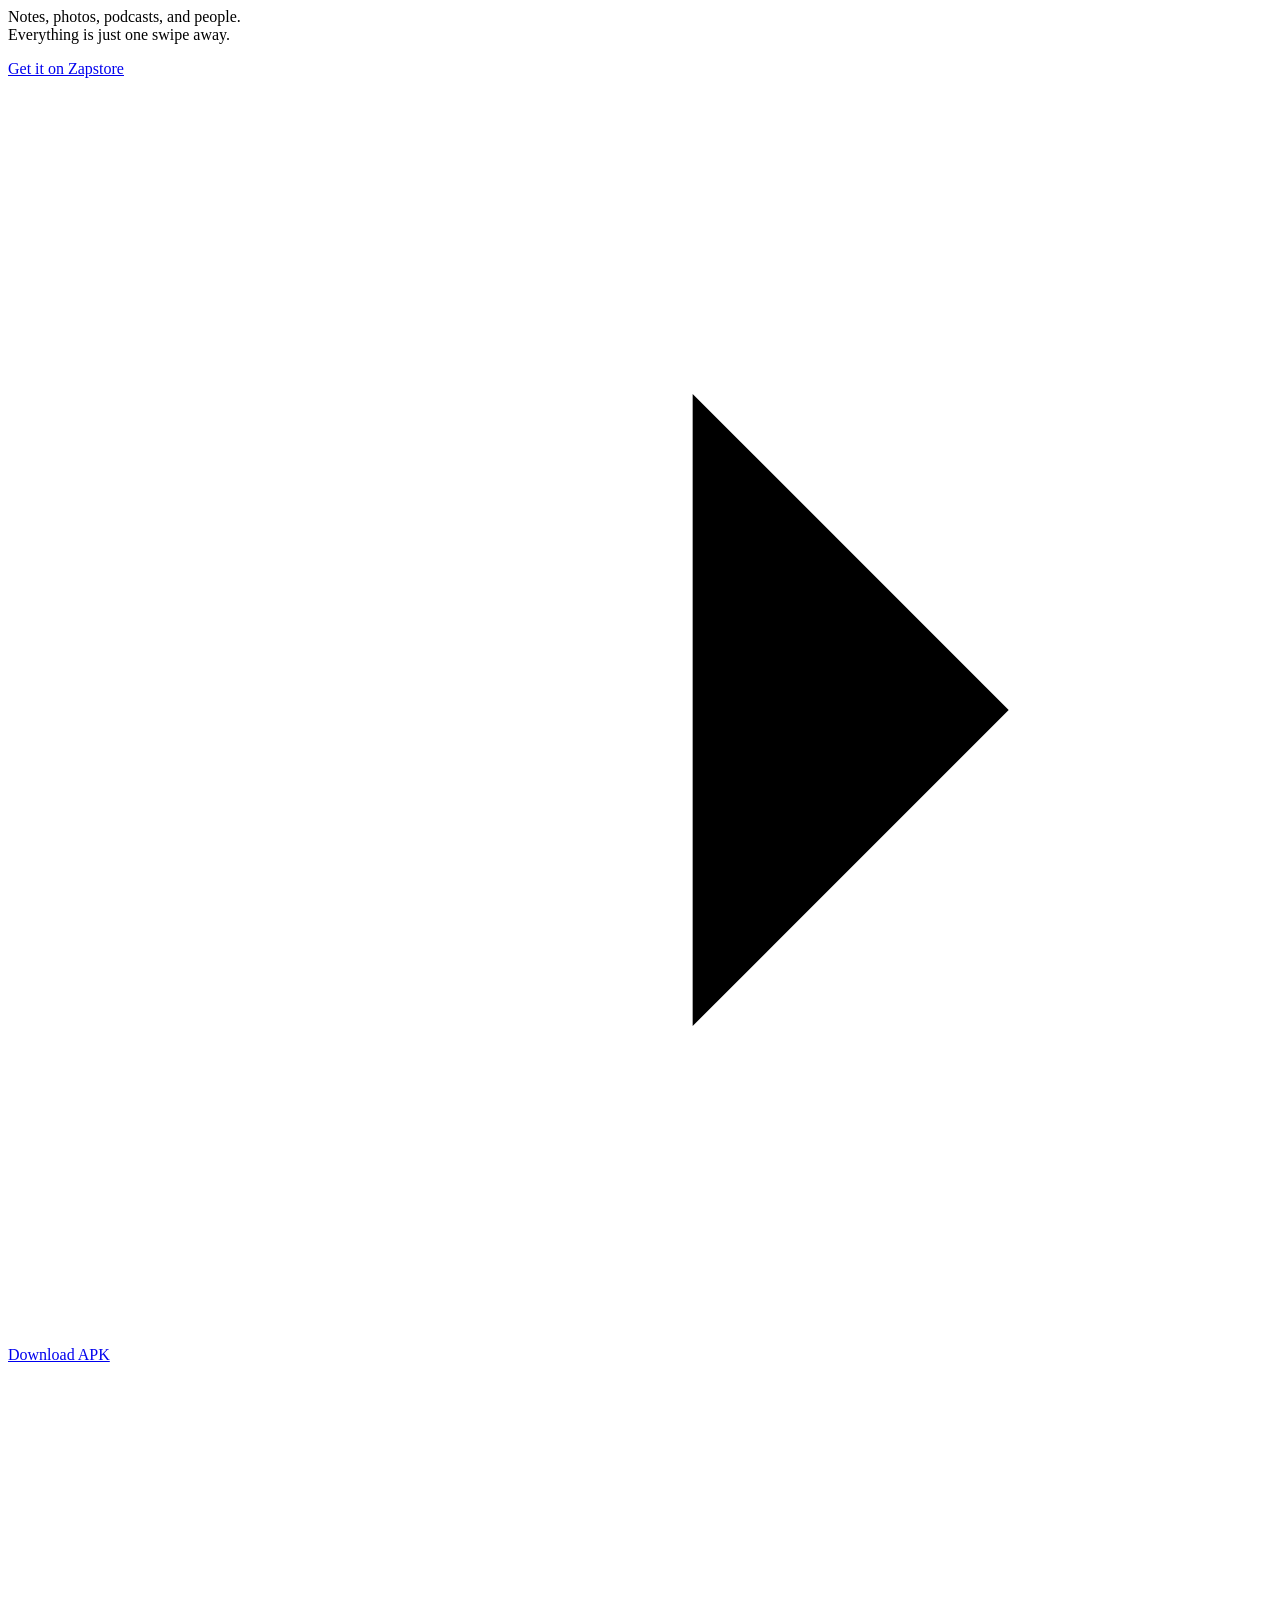
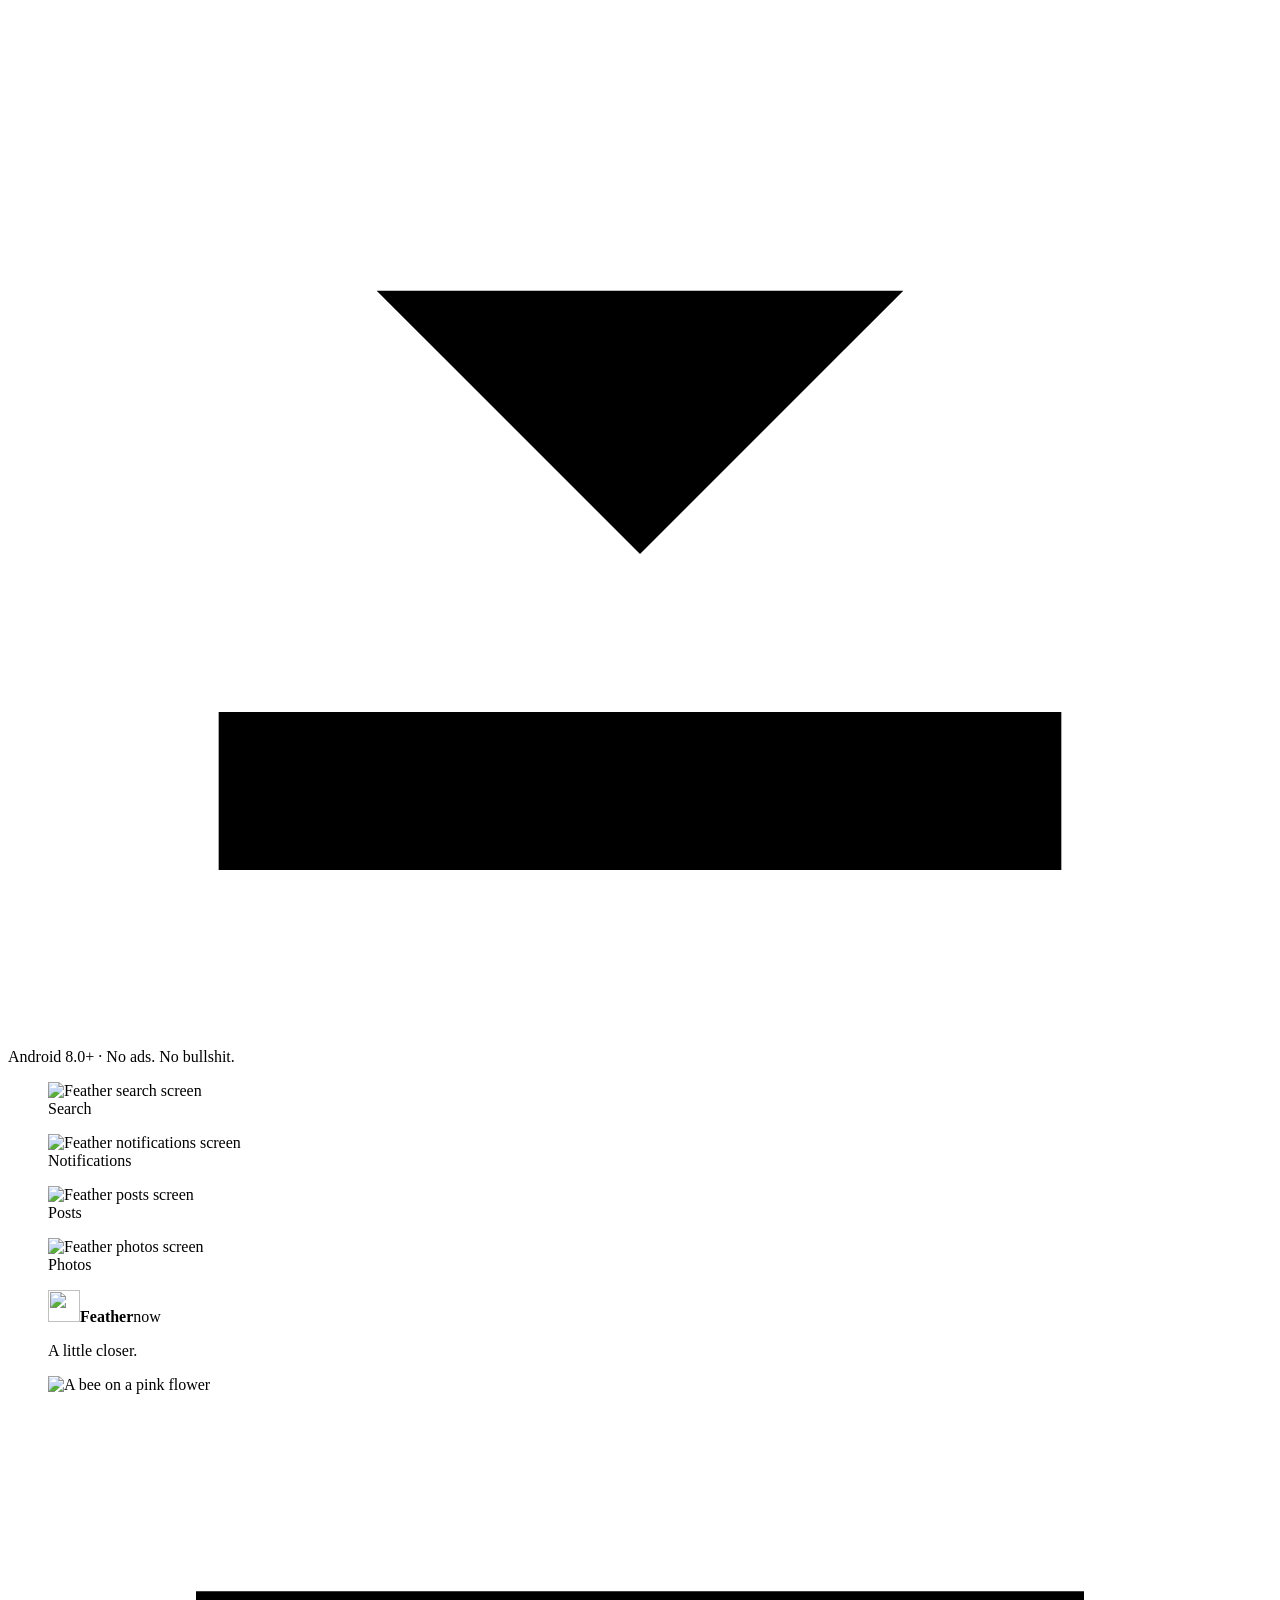
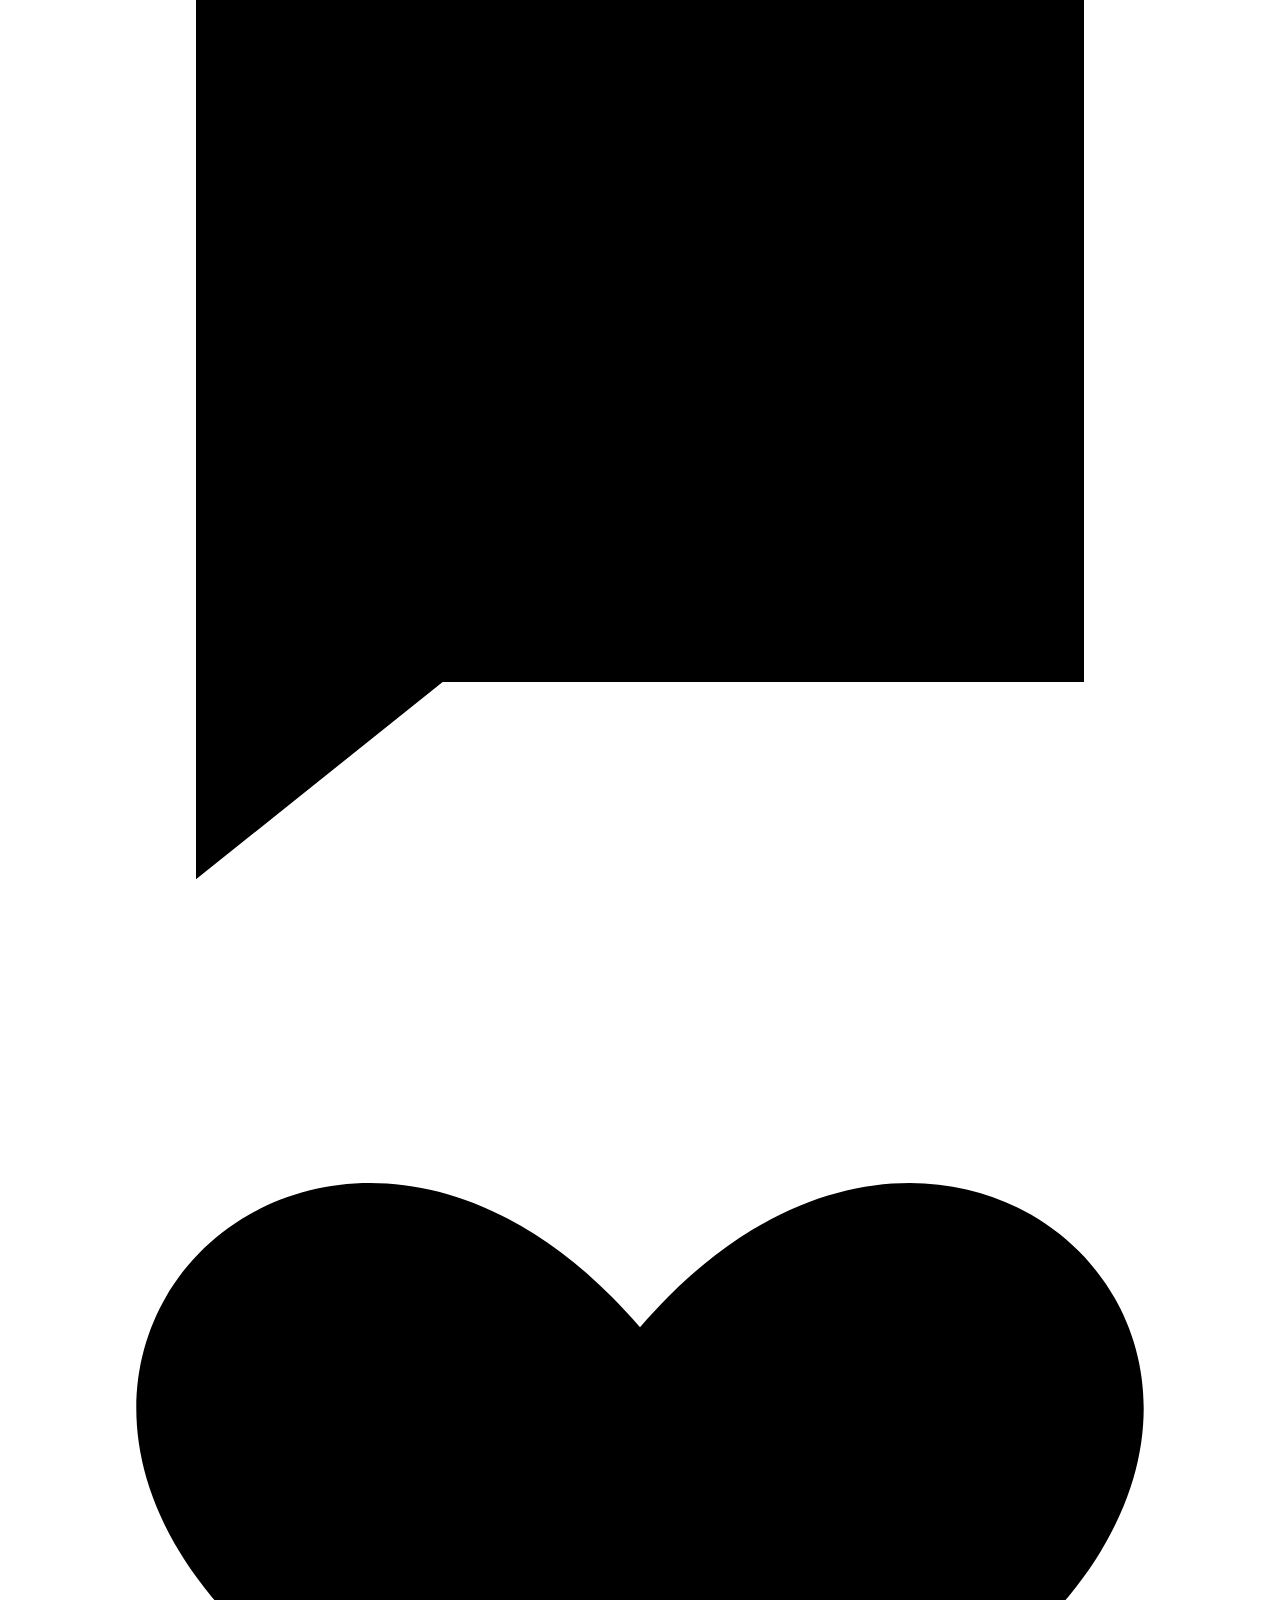
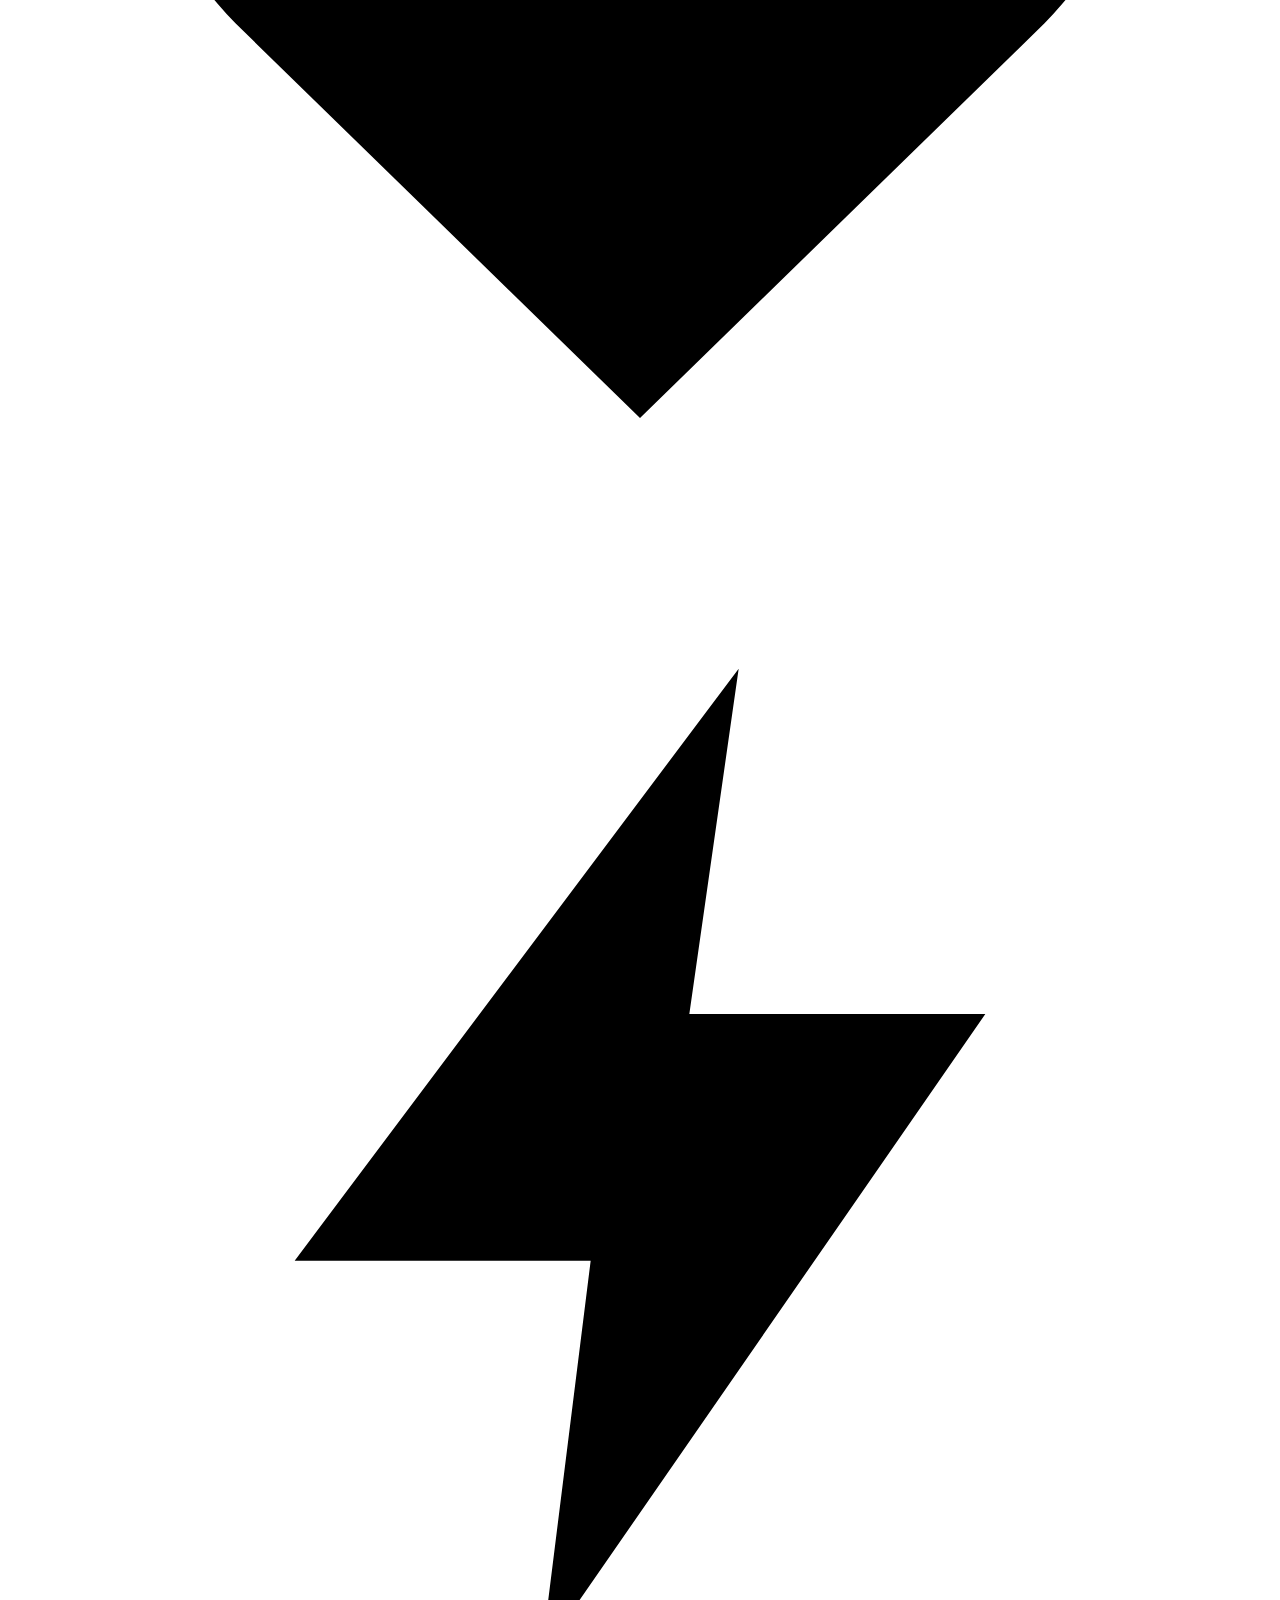
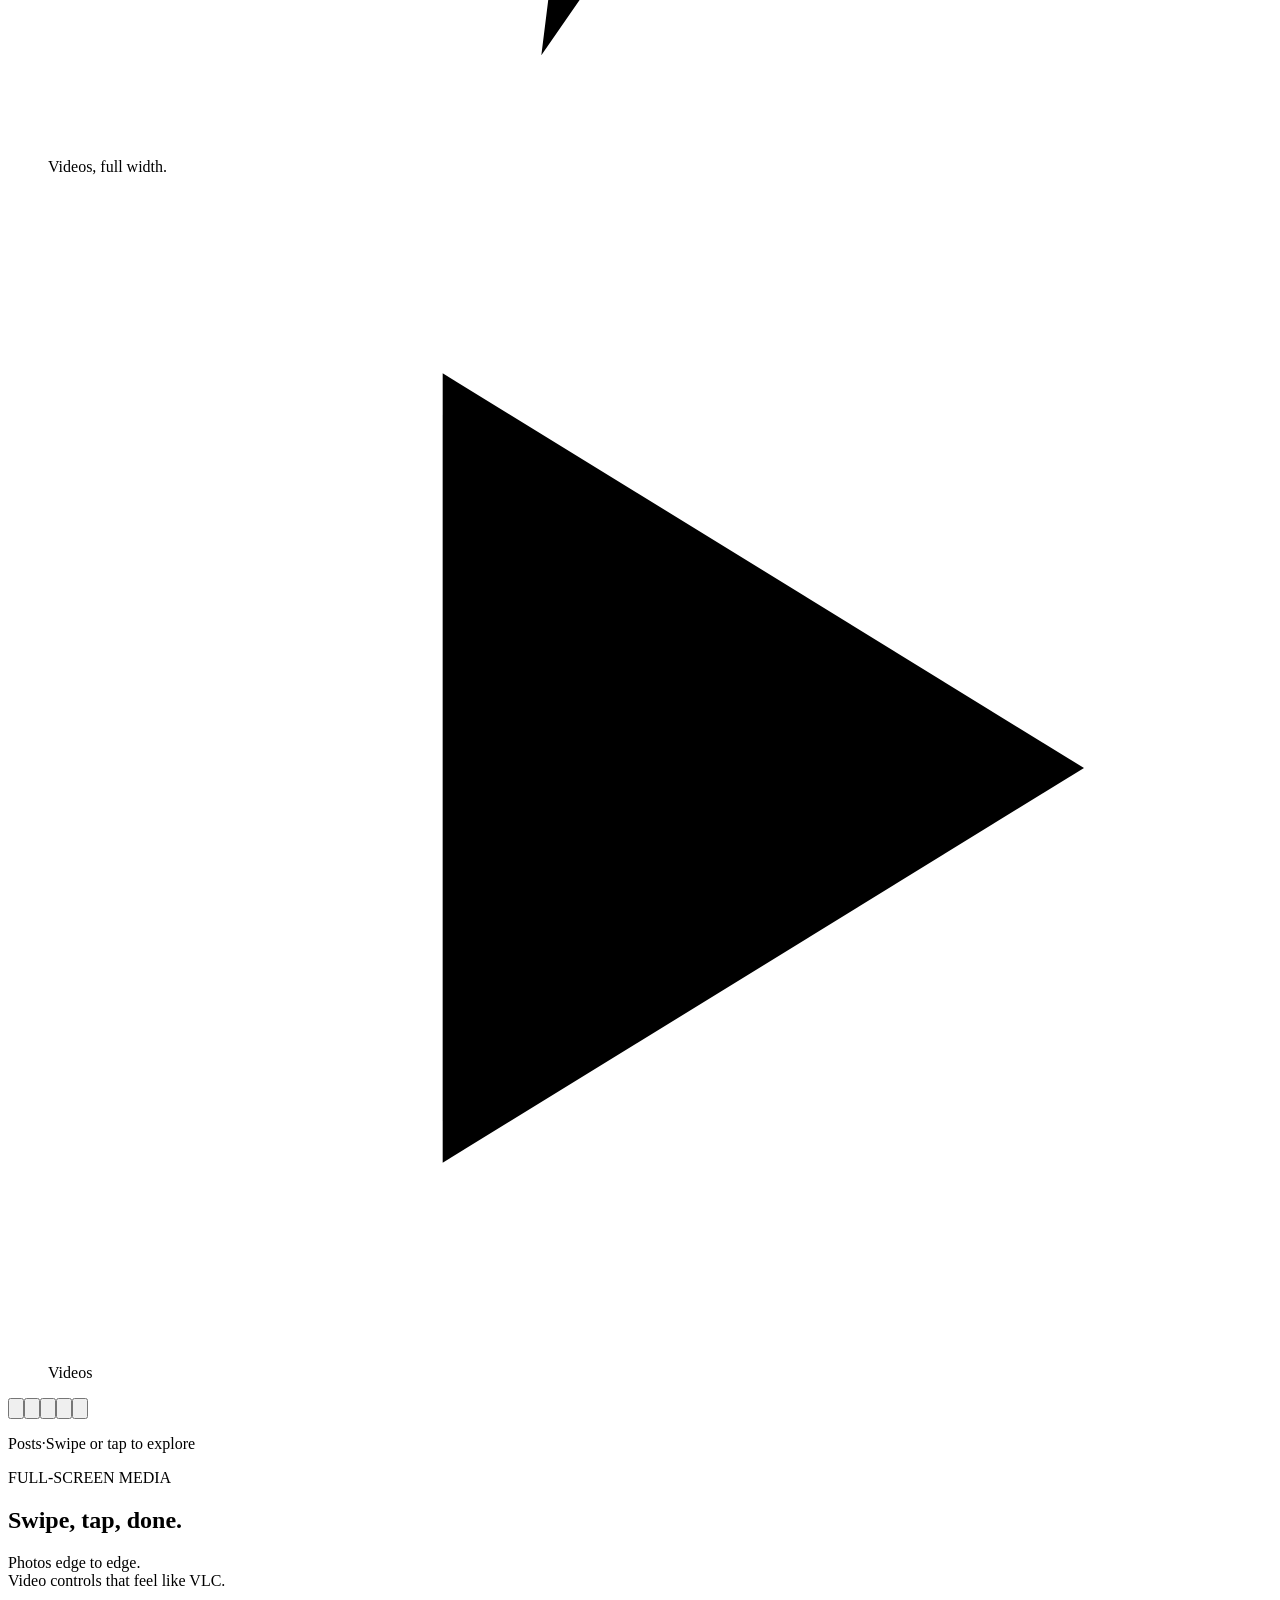
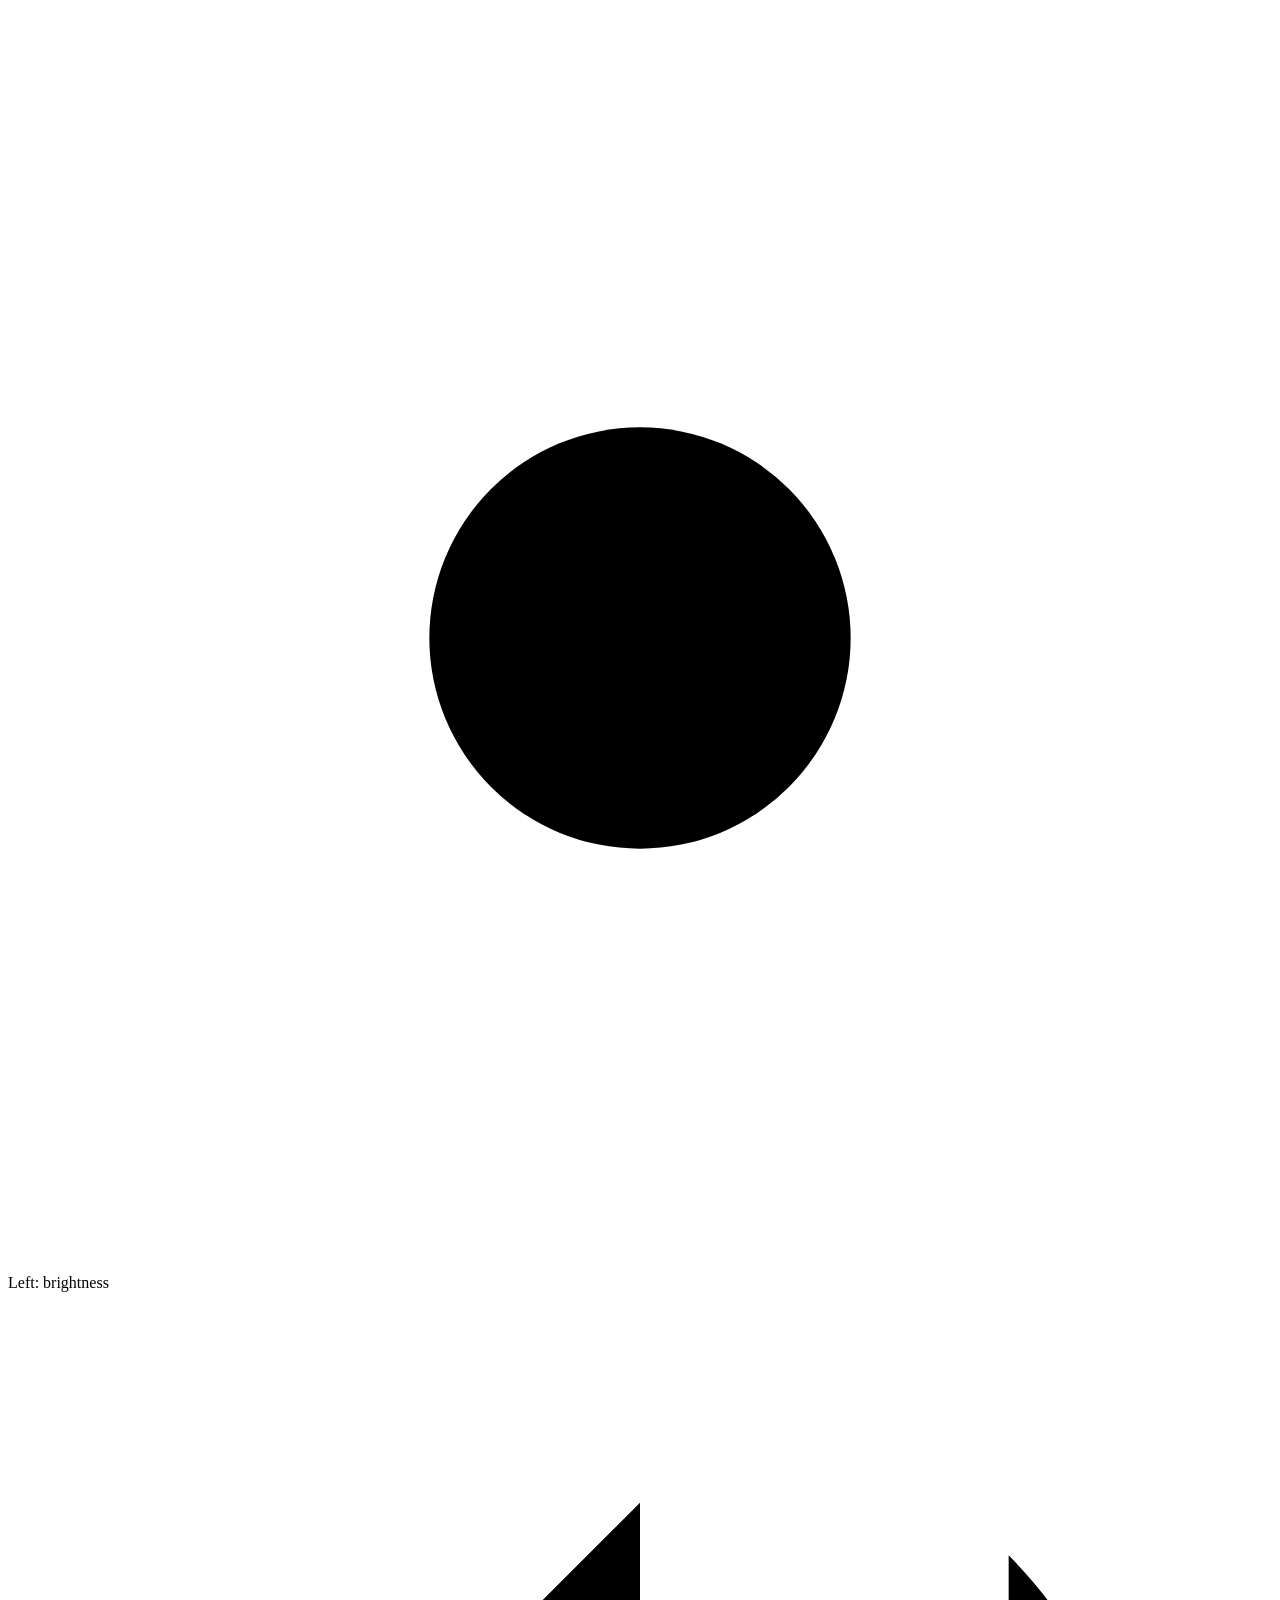
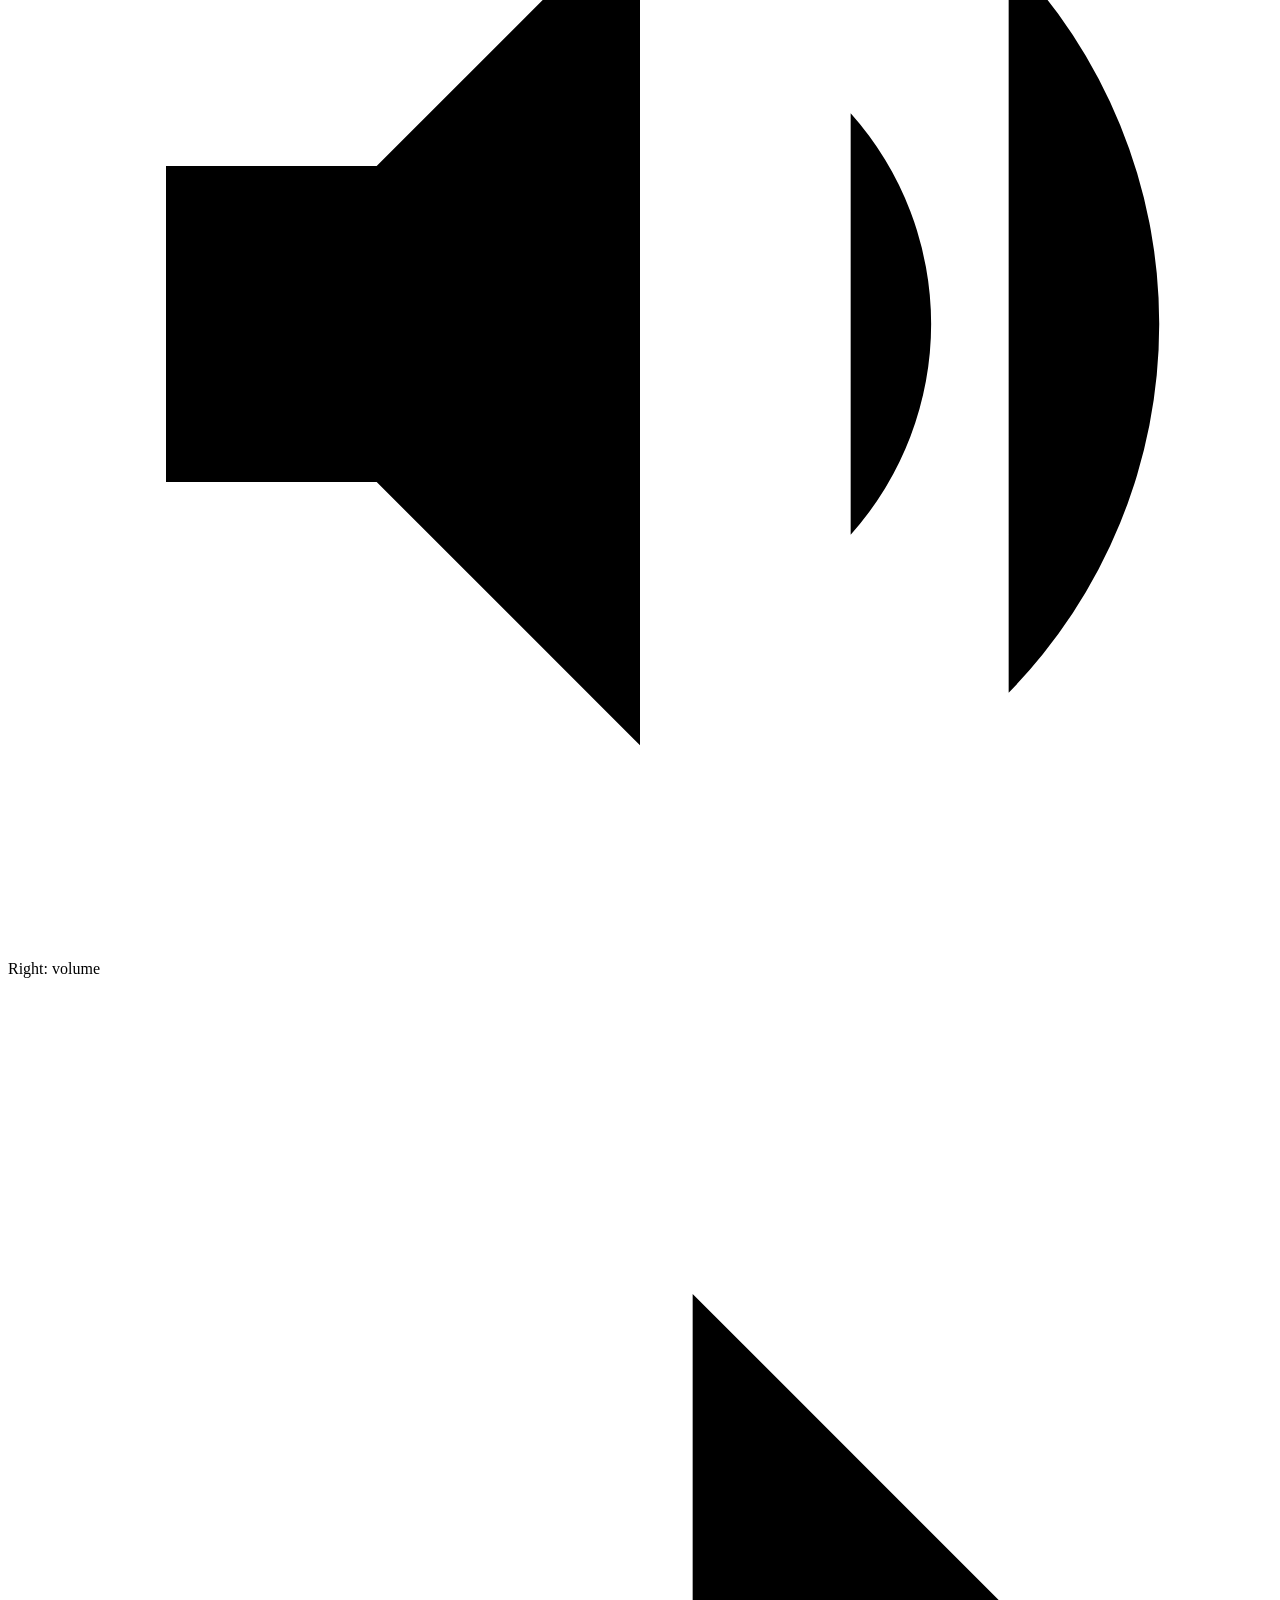
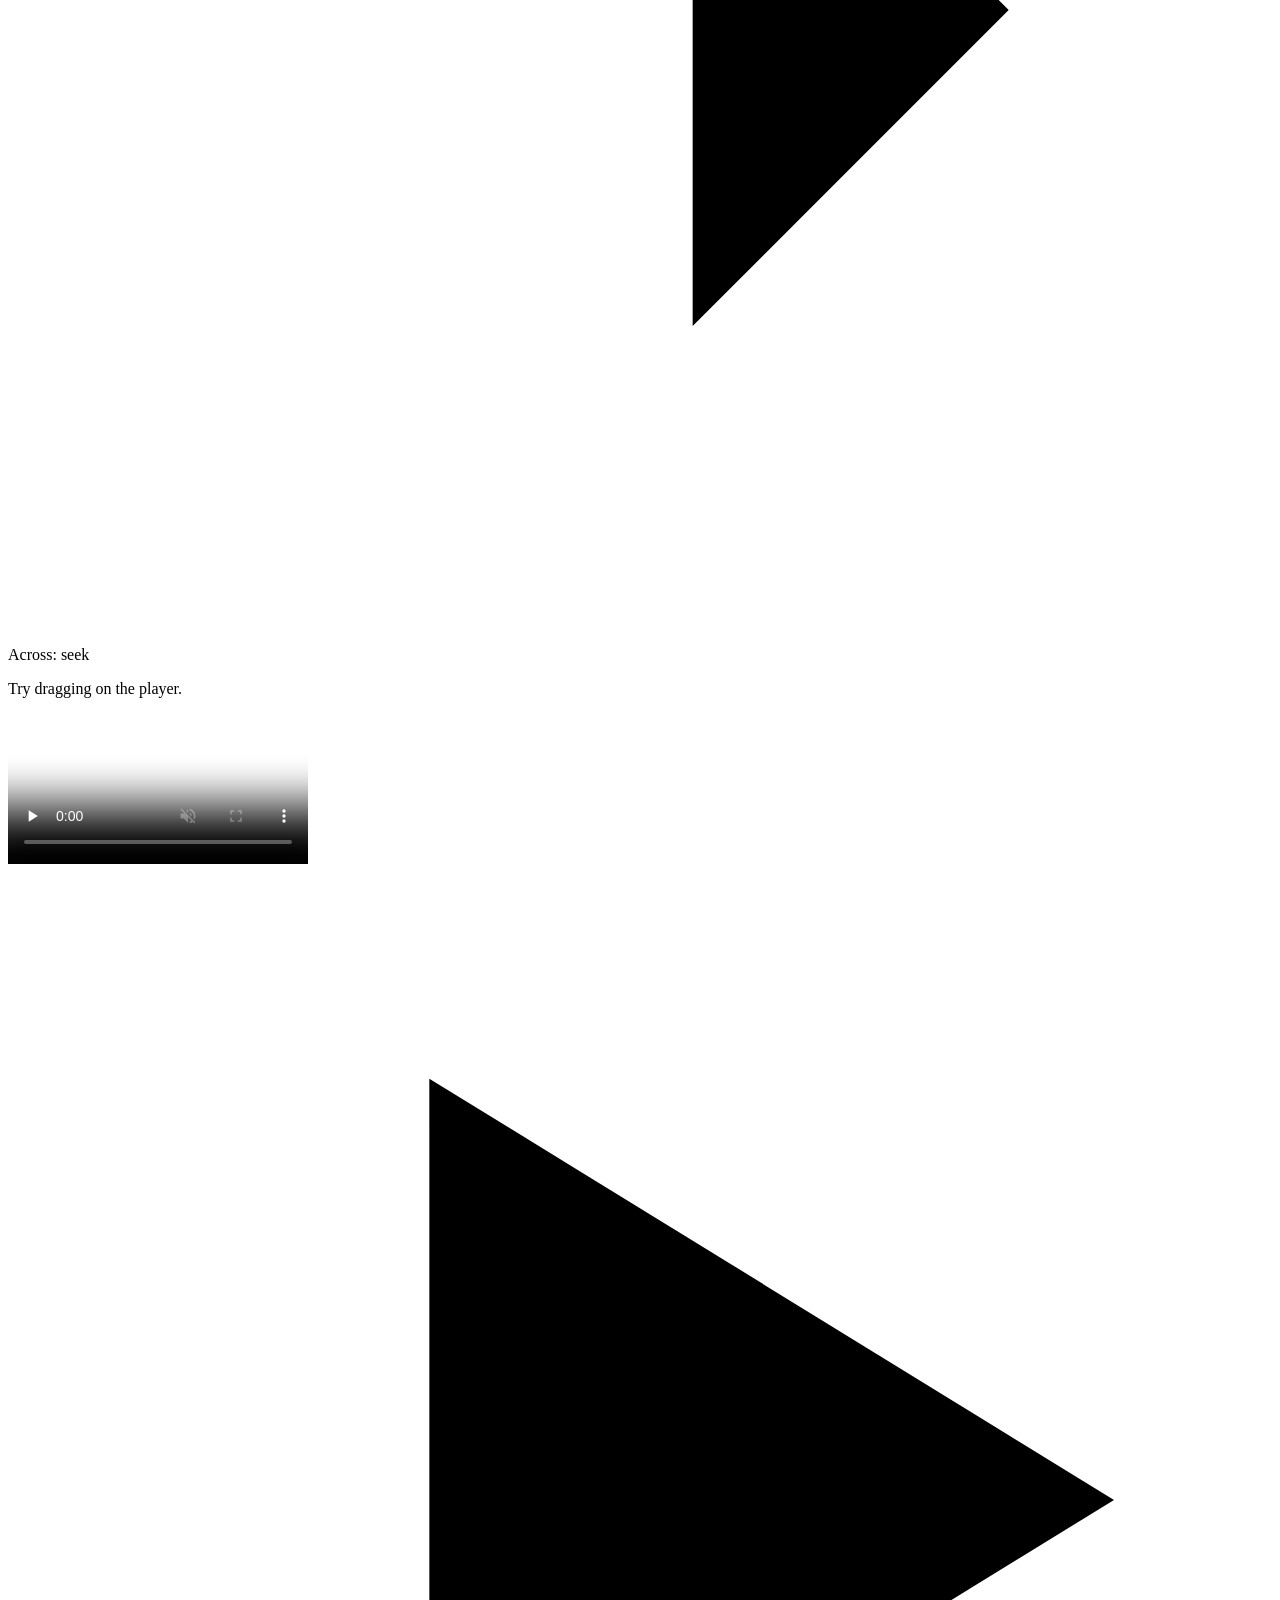
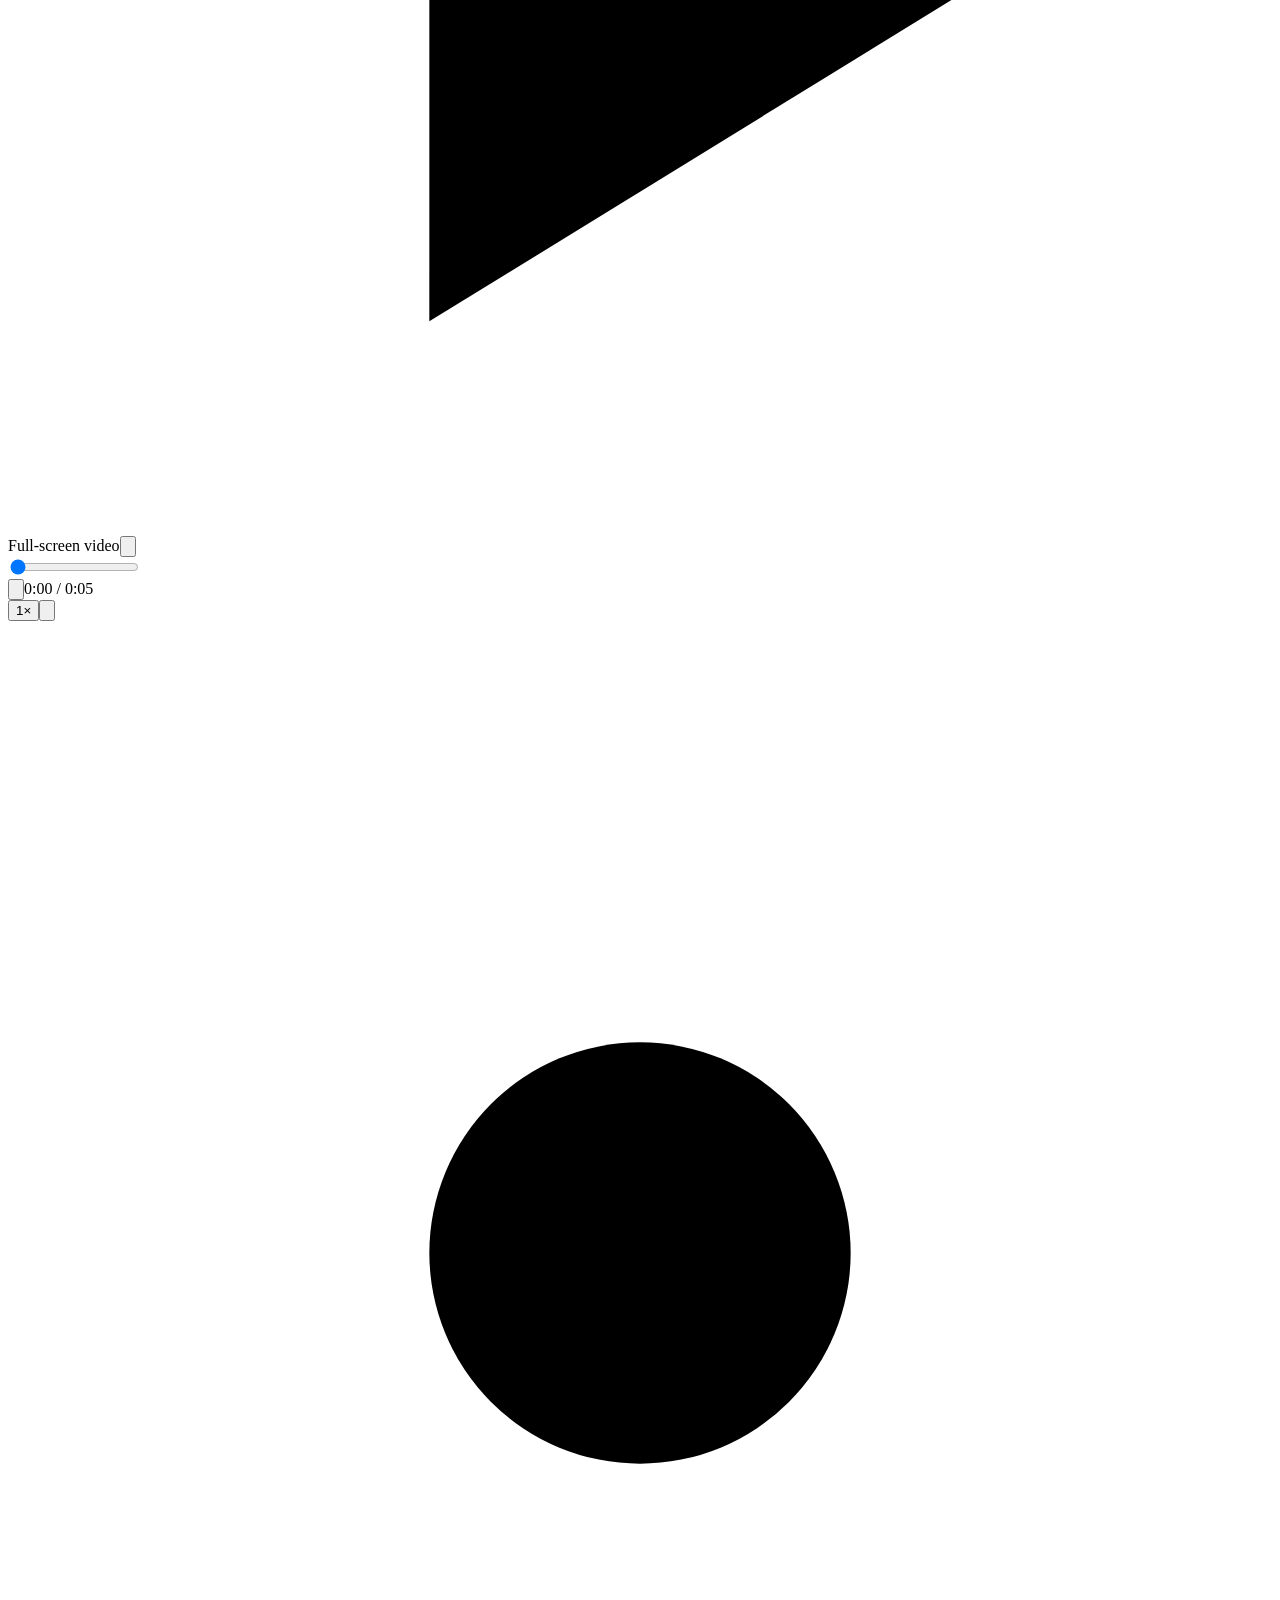
==== commit 94f4289d: "feat: add static blog with Feather origin interview" ====
--- a/website/index.html
+++ b/website/index.html
@@ -13,7 +13,7 @@
 <body>
 <svg class="symbols" xmlns="http://www.w3.org/2000/svg" aria-hidden="true"><defs><symbol id="i-posts" viewBox="0 0 24 24"><path d="M4 6h16M4 12h16M4 18h16"/></symbol><symbol id="i-search" viewBox="0 0 24 24"><circle cx="10.5" cy="10.5" r="6.5"/><path d="m16 16 5 5"/></symbol><symbol id="i-bell" viewBox="0 0 24 24"><path d="M5 17h14l-2-3V9a5 5 0 0 0-10 0v5l-2 3ZM10 21h4M12 2v2"/></symbol><symbol id="i-photo" viewBox="0 0 24 24"><rect x="3" y="3" width="18" height="18" rx="1"/><path d="m3 16 5-5 6 6 3-3 4 4"/><circle cx="16" cy="8" r="1.5"/></symbol><symbol id="i-play" viewBox="0 0 24 24"><path d="m8 4 13 8-13 8Z" fill="currentColor" stroke="none"/></symbol><symbol id="i-pause" viewBox="0 0 24 24"><path d="M8 5v14M16 5v14" stroke-width="4"/></symbol><symbol id="i-bolt" viewBox="0 0 24 24"><path d="m14 2-9 12h6l-1 8 9-13h-6Z" fill="currentColor" stroke="none"/></symbol><symbol id="i-heart" viewBox="0 0 24 24"><path d="M12 21 3.8 13C-2 7 6 0 12 7c6-7 14 0 8.2 6Z"/></symbol><symbol id="i-reply" viewBox="0 0 24 24"><path d="M3 4h18v14H8l-5 4Z"/></symbol><symbol id="i-close" viewBox="0 0 24 24"><path d="m6 6 12 12M18 6 6 18"/></symbol><symbol id="i-send" viewBox="0 0 24 24"><path d="m3 3 19 9-19 9 3-8 10-1-10-1Z" fill="currentColor" stroke="none"/></symbol><symbol id="i-brightness" viewBox="0 0 24 24"><circle cx="12" cy="12" r="4"/><path d="M12 1v2M12 21v2M1 12h2M21 12h2M4 4l2 2M18 18l2 2M4 20l2-2M18 6l2-2"/></symbol><symbol id="i-volume" viewBox="0 0 24 24"><path d="M3 9h4l5-5v16l-5-5H3ZM16 8a6 6 0 0 1 0 8M19 5a10 10 0 0 1 0 14"/></symbol><symbol id="i-full" viewBox="0 0 24 24"><path d="M3 9V3h6M15 3h6v6M21 15v6h-6M9 21H3v-6"/></symbol><symbol id="i-arrow" viewBox="0 0 24 24"><path d="M5 12h14m-6-6 6 6-6 6"/></symbol><symbol id="i-headphones" viewBox="0 0 24 24"><path d="M4 14v-3a8 8 0 0 1 16 0v3M4 12H2v7h5v-7ZM20 12h2v7h-5v-7Z"/></symbol><symbol id="i-keyboard" viewBox="0 0 24 24"><rect x="2" y="5" width="20" height="14" rx="2"/><path d="M6 9h1m4 0h2m4 0h1M6 12h1m4 0h2m4 0h1M8 15h8"/></symbol><symbol id="i-check" viewBox="0 0 24 24"><path d="m4 12 5 5L20 6"/></symbol><symbol id="i-lock" viewBox="0 0 24 24"><rect x="4" y="10" width="16" height="11" rx="2"/><path d="M8 10V6a4 4 0 0 1 8 0v4M12 14v3"/></symbol><symbol id="i-book" viewBox="0 0 24 24"><path d="M3 4h7l2 2 2-2h7v16h-7l-2 1-2-1H3ZM12 6v15"/></symbol><symbol id="i-highlight" viewBox="0 0 24 24"><path d="m5 13 10-10 6 6-10 10-6-6ZM5 13l-3 7 7-3M2 23h12"/></symbol><symbol id="i-globe" viewBox="0 0 24 24"><circle cx="12" cy="12" r="9"/><ellipse cx="12" cy="12" rx="4" ry="9"/><path d="M3 12h18"/></symbol><symbol id="i-download" viewBox="0 0 24 24"><path d="M12 3v12m-5-5 5 5 5-5M4 18v3h16v-3"/></symbol><symbol id="i-undo" viewBox="0 0 24 24"><path d="M7 7H2V2M2 7a10 10 0 1 1 0 10"/></symbol></defs></svg>
 <a class="skip" href="#main">Skip to content</a>
-<header class="wrap"><a class="brand" href="/" aria-label="Feather home"><img src="/assets/feather.svg" width="35" height="35" alt="">feather</a><nav aria-label="Main navigation"><a href="#features">Explore</a><a href="https://gitworkshop.dev/npub1dergggklka99wwrs92yz8wdjs952h2ux2ha2ed598ngwu9w7a6fsh9xzpc/relay.ngit.dev/feather" class="ngit-link" aria-label="Source and issues on Nostr"><svg class="app-icon" aria-hidden="true" focusable="false" viewBox="0 0 38 38"><path d="M10.6731 30.6348C8.83687 30.6346 7.34885 29.1458 7.34885 27.3096C7.34891 26.2473 7.84783 25.303 8.62326 24.6943C8.21265 23.3055 7.86571 22.049 7.45334 20.6758C6.90247 18.8412 7.4492 16.8197 8.93576 15.5605L15.7512 9.78906C15.6931 9.54286 15.6614 9.28642 15.6613 9.02246C15.6613 7.51617 16.6628 6.24465 18.0363 5.83594L18.0363 -1.11215e-06C18.511 0.000462658 18.4612 0.000975391 18.9856 0.000975533C19.5102 0.000975578 19.5802 -1.11589e-06 19.9367 -9.46012e-07L19.9367 5.83594C21.3097 6.24503 22.3108 7.5166 22.3108 9.02246C22.3107 9.29118 22.2792 9.55249 22.219 9.80273L29.0783 15.6123C30.5229 16.8359 31.1022 18.8013 30.5539 20.6133L29.3254 24.6758C30.1142 25.2837 30.6232 26.2367 30.6233 27.3096C30.6233 29.1459 29.1344 30.6348 27.2981 30.6348C25.4619 30.6346 23.9738 29.1458 23.9738 27.3096C23.974 25.4734 25.4619 23.9846 27.2981 23.9844C27.3814 23.9844 27.4643 23.9891 27.5461 23.9951L28.7356 20.0625C29.0645 18.9753 28.7166 17.7966 27.8498 17.0625L21.2424 11.4648C20.8746 11.8048 20.4294 12.0622 19.9367 12.209L19.9367 18.9258C21.0425 19.3175 21.836 20.3694 21.8362 21.6094C21.8362 23.1834 20.5596 24.46 18.9856 24.46C17.4117 24.4598 16.136 23.1833 16.136 21.6094C16.1361 20.3689 16.93 19.3172 18.0363 18.9258L18.0363 12.21C17.5395 12.0622 17.0916 11.801 16.7219 11.457L10.1643 17.0107C9.27919 17.7605 8.93068 18.9867 9.27365 20.1289C9.68708 21.5056 10.0175 22.7009 10.3986 23.998C10.4892 23.9906 10.5806 23.9844 10.6731 23.9844C12.5093 23.9844 13.9981 25.4733 13.9983 27.3096C13.9983 29.1459 12.5094 30.6348 10.6731 30.6348Z" fill="currentColor"/></svg></a></nav></header>
+<header class="wrap"><a class="brand" href="/" aria-label="Feather home"><img src="/assets/feather.svg" width="35" height="35" alt="">feather</a><nav aria-label="Main navigation"><a href="#features">Explore</a><a href="/blog/">Blog</a><a href="https://gitworkshop.dev/npub1dergggklka99wwrs92yz8wdjs952h2ux2ha2ed598ngwu9w7a6fsh9xzpc/relay.ngit.dev/feather" class="ngit-link" aria-label="Source and issues on Nostr"><svg class="app-icon" aria-hidden="true" focusable="false" viewBox="0 0 38 38"><path d="M10.6731 30.6348C8.83687 30.6346 7.34885 29.1458 7.34885 27.3096C7.34891 26.2473 7.84783 25.303 8.62326 24.6943C8.21265 23.3055 7.86571 22.049 7.45334 20.6758C6.90247 18.8412 7.4492 16.8197 8.93576 15.5605L15.7512 9.78906C15.6931 9.54286 15.6614 9.28642 15.6613 9.02246C15.6613 7.51617 16.6628 6.24465 18.0363 5.83594L18.0363 -1.11215e-06C18.511 0.000462658 18.4612 0.000975391 18.9856 0.000975533C19.5102 0.000975578 19.5802 -1.11589e-06 19.9367 -9.46012e-07L19.9367 5.83594C21.3097 6.24503 22.3108 7.5166 22.3108 9.02246C22.3107 9.29118 22.2792 9.55249 22.219 9.80273L29.0783 15.6123C30.5229 16.8359 31.1022 18.8013 30.5539 20.6133L29.3254 24.6758C30.1142 25.2837 30.6232 26.2367 30.6233 27.3096C30.6233 29.1459 29.1344 30.6348 27.2981 30.6348C25.4619 30.6346 23.9738 29.1458 23.9738 27.3096C23.974 25.4734 25.4619 23.9846 27.2981 23.9844C27.3814 23.9844 27.4643 23.9891 27.5461 23.9951L28.7356 20.0625C29.0645 18.9753 28.7166 17.7966 27.8498 17.0625L21.2424 11.4648C20.8746 11.8048 20.4294 12.0622 19.9367 12.209L19.9367 18.9258C21.0425 19.3175 21.836 20.3694 21.8362 21.6094C21.8362 23.1834 20.5596 24.46 18.9856 24.46C17.4117 24.4598 16.136 23.1833 16.136 21.6094C16.1361 20.3689 16.93 19.3172 18.0363 18.9258L18.0363 12.21C17.5395 12.0622 17.0916 11.801 16.7219 11.457L10.1643 17.0107C9.27919 17.7605 8.93068 18.9867 9.27365 20.1289C9.68708 21.5056 10.0175 22.7009 10.3986 23.998C10.4892 23.9906 10.5806 23.9844 10.6731 23.9844C12.5093 23.9844 13.9981 25.4733 13.9983 27.3096C13.9983 29.1459 12.5094 30.6348 10.6731 30.6348Z" fill="currentColor"/></svg></a></nav></header>
 <main id="main">
 <section class="hero wrap" aria-labelledby="title">
 <div class="hero-copy"><h1 id="title">Nostr with<br><span>nothing<br class="desktop-break"> in the way.</span></h1><p class="lead">Notes, photos, podcasts, and people.<br>Everything is just one swipe away.</p><div class="actions"><a class="button" href="https://zapstore.dev/apps/org.dergigi.feather">Get it on Zapstore <svg class="icon" aria-hidden="true" viewBox="0 0 24 24"><use href="#i-arrow"/></svg></a><a class="text-link" href="https://github.com/dergigi/feather/releases/latest">Download APK <svg class="icon" aria-hidden="true" viewBox="0 0 24 24"><use href="#i-download"/></svg></a></div><p class="fine">Android 8.0+ · No ads. No bullshit.</p></div>
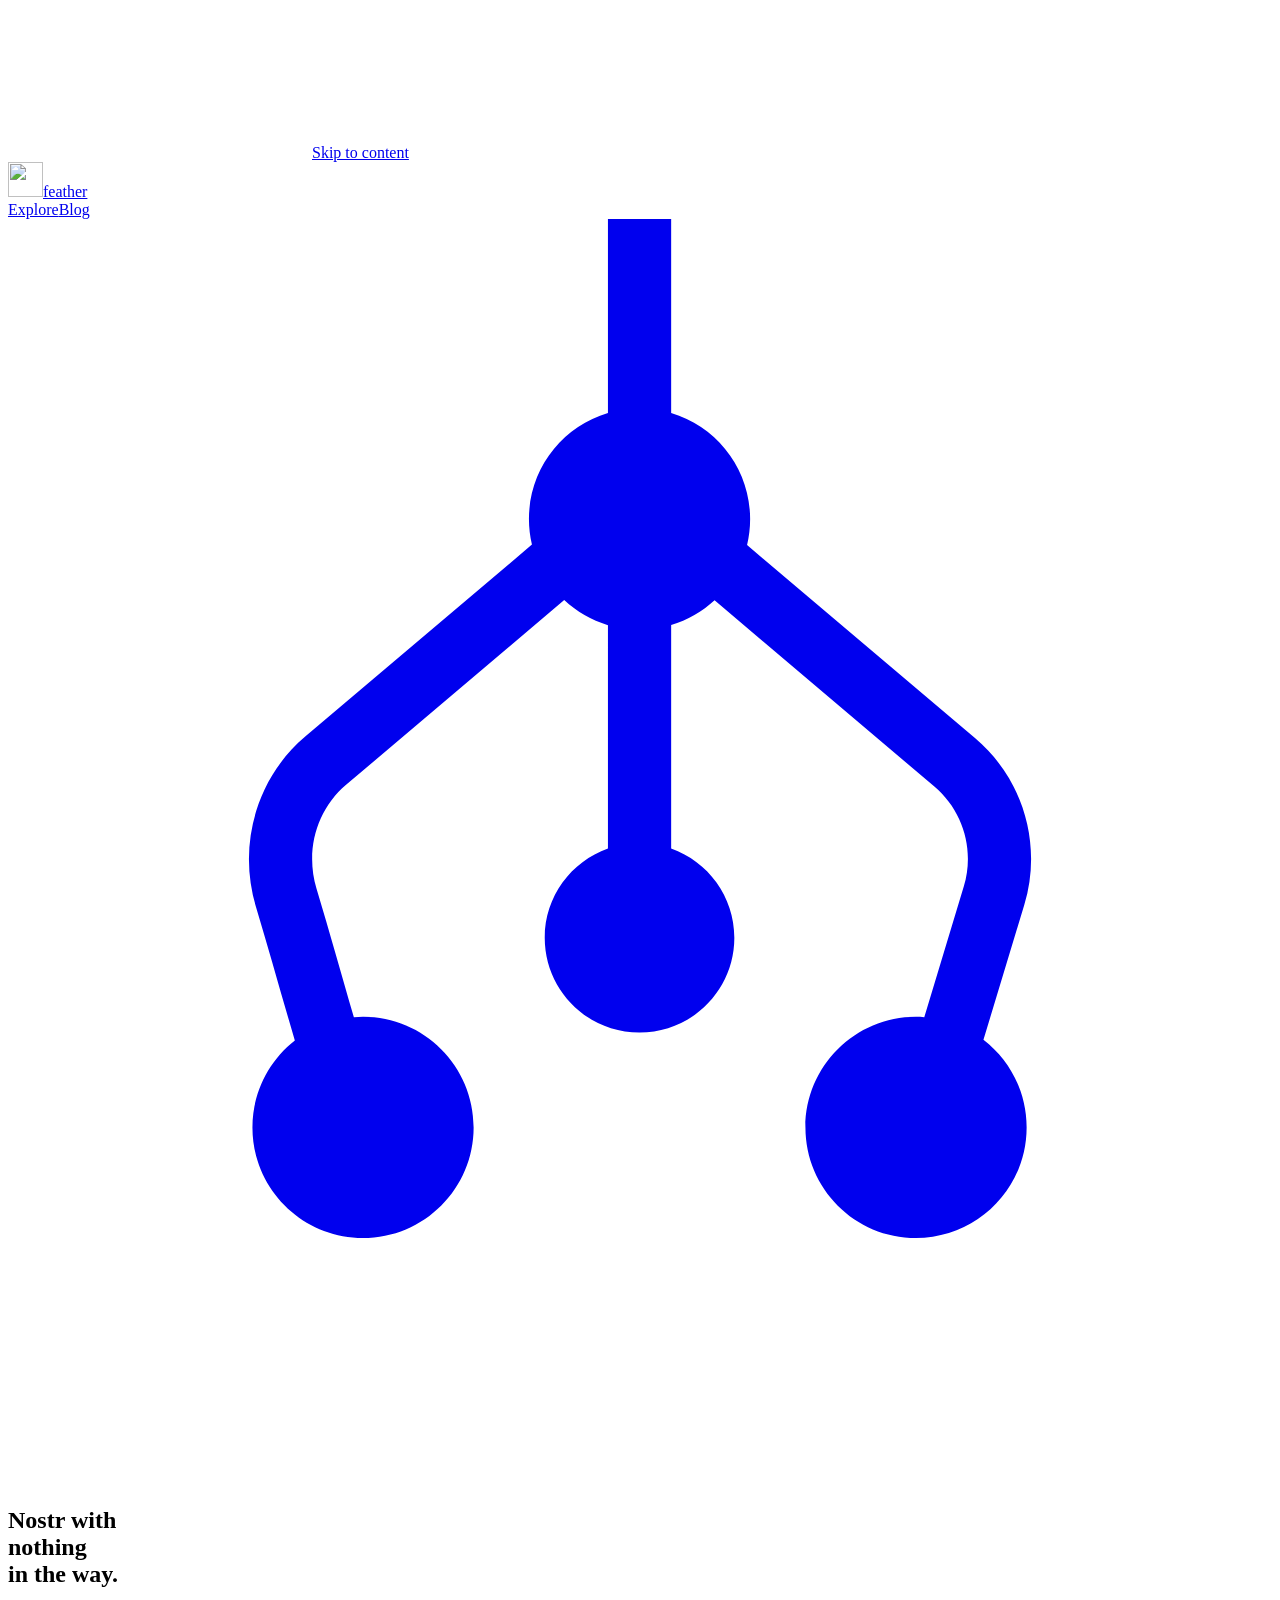
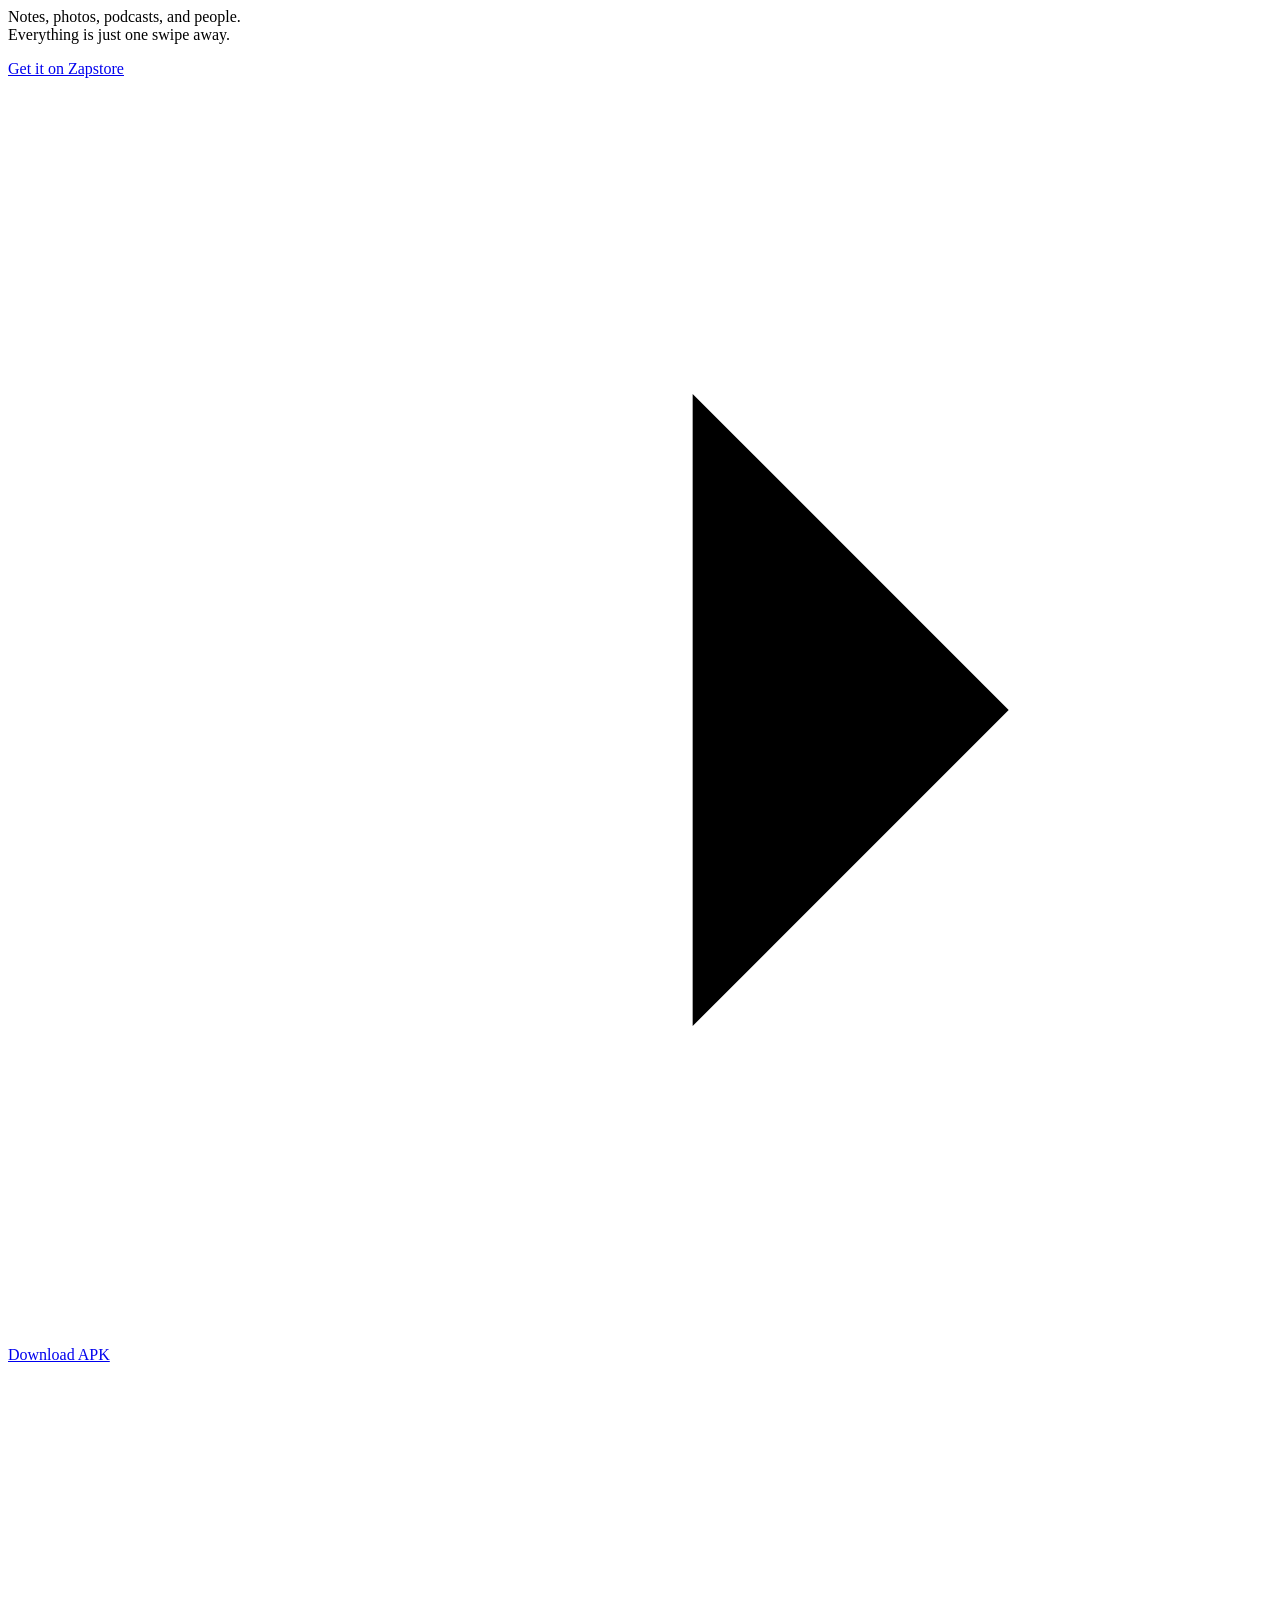
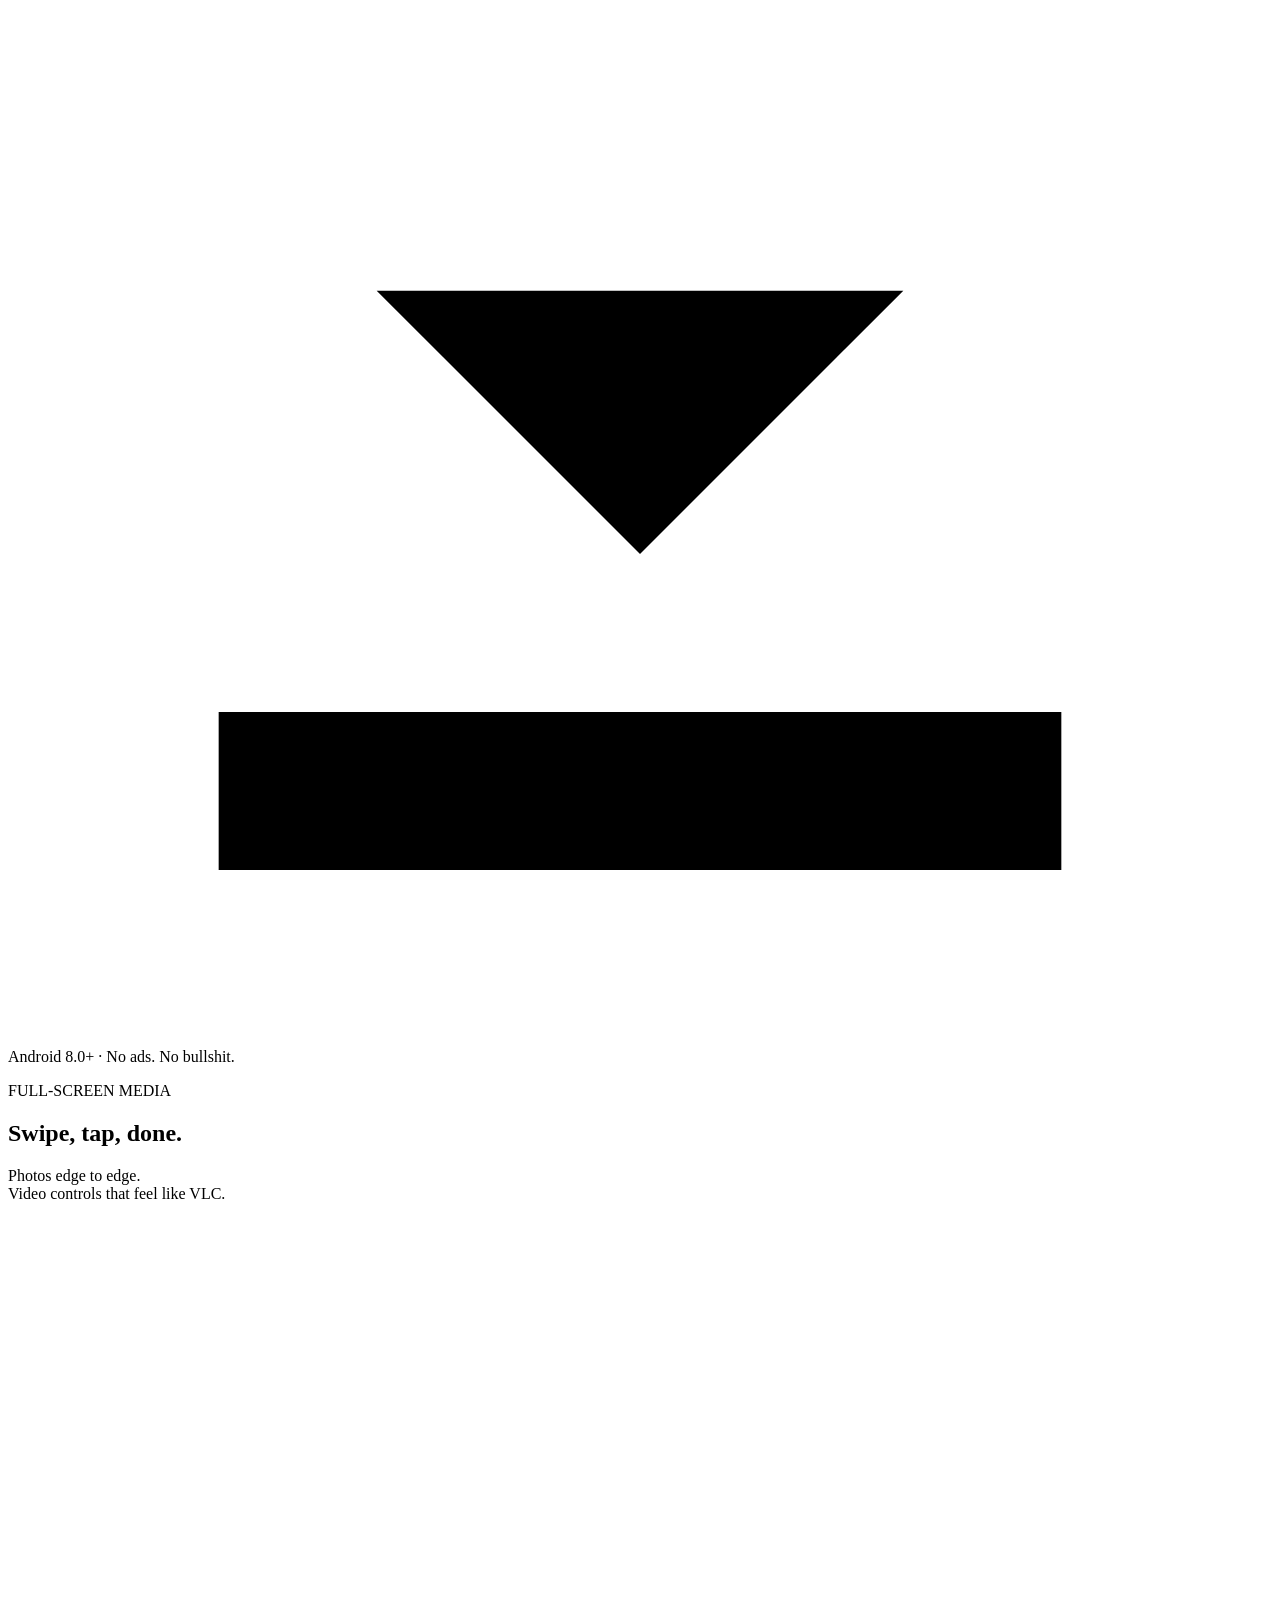
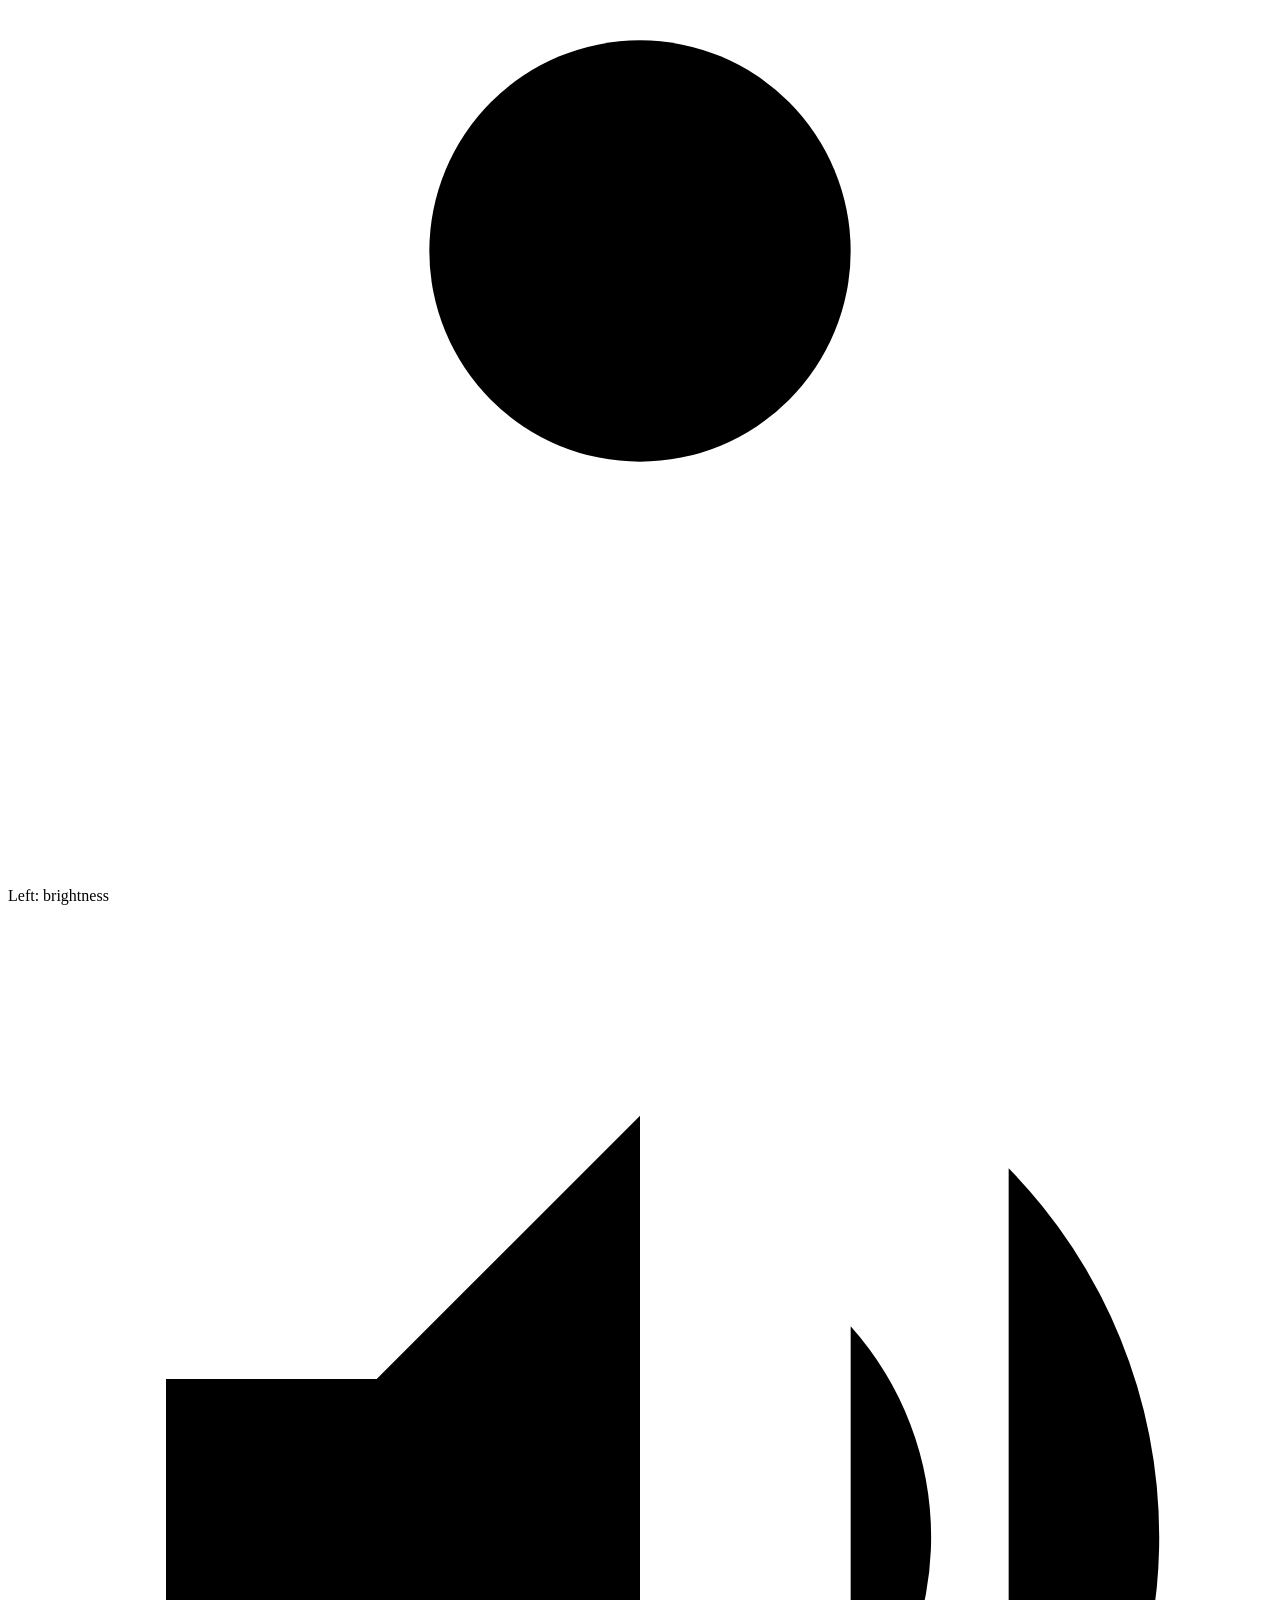
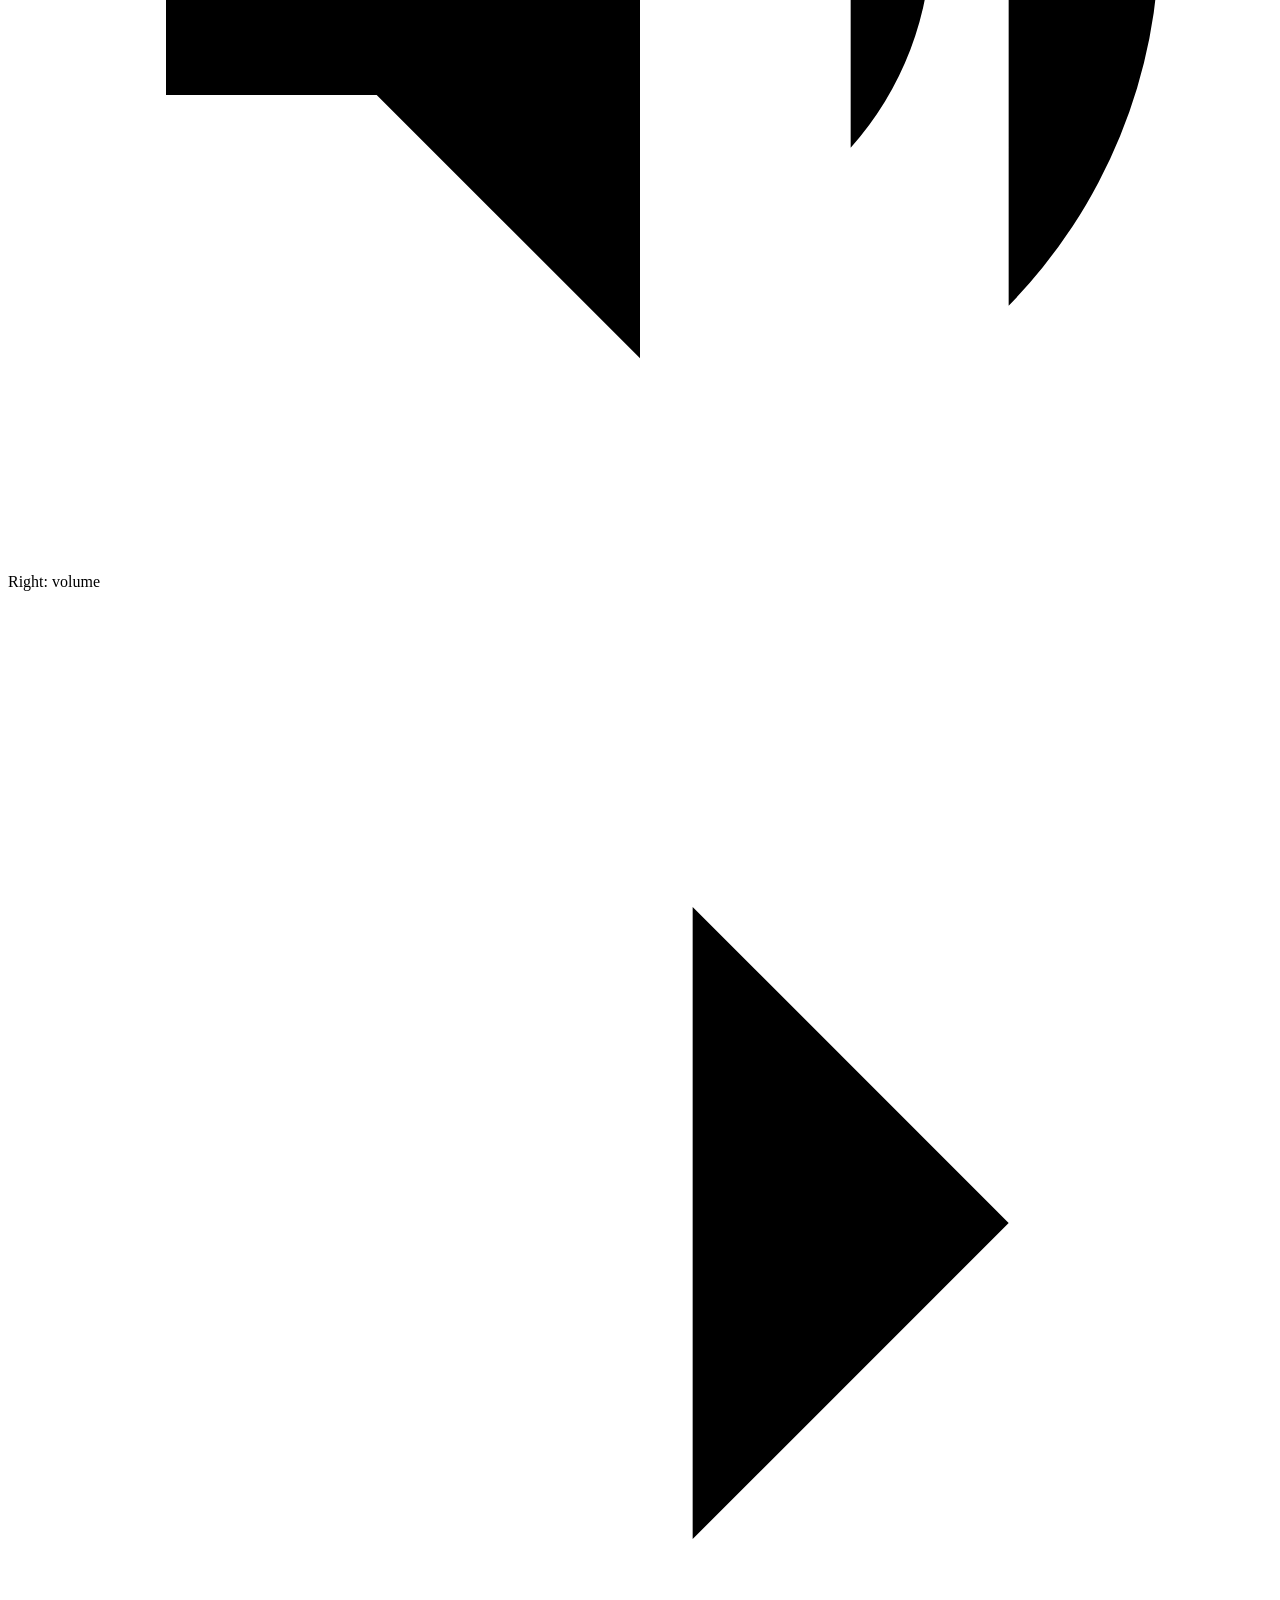
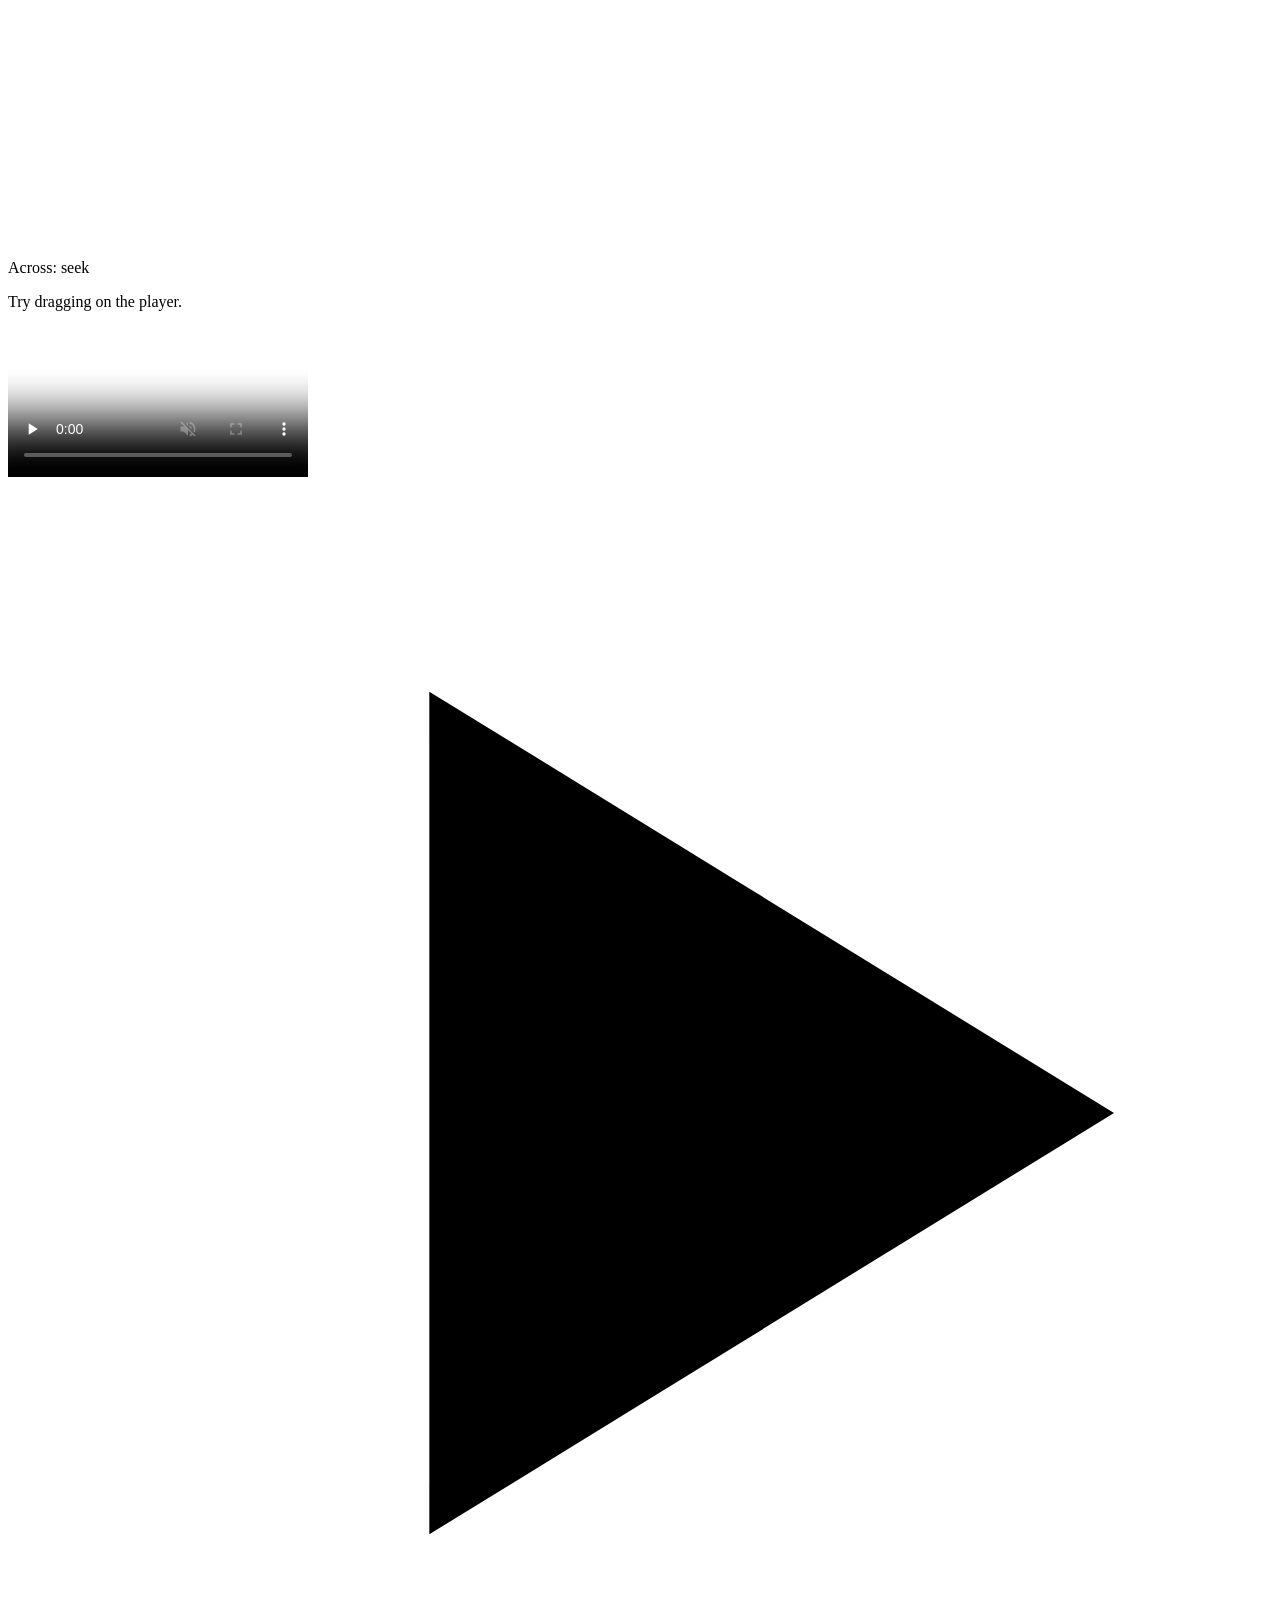
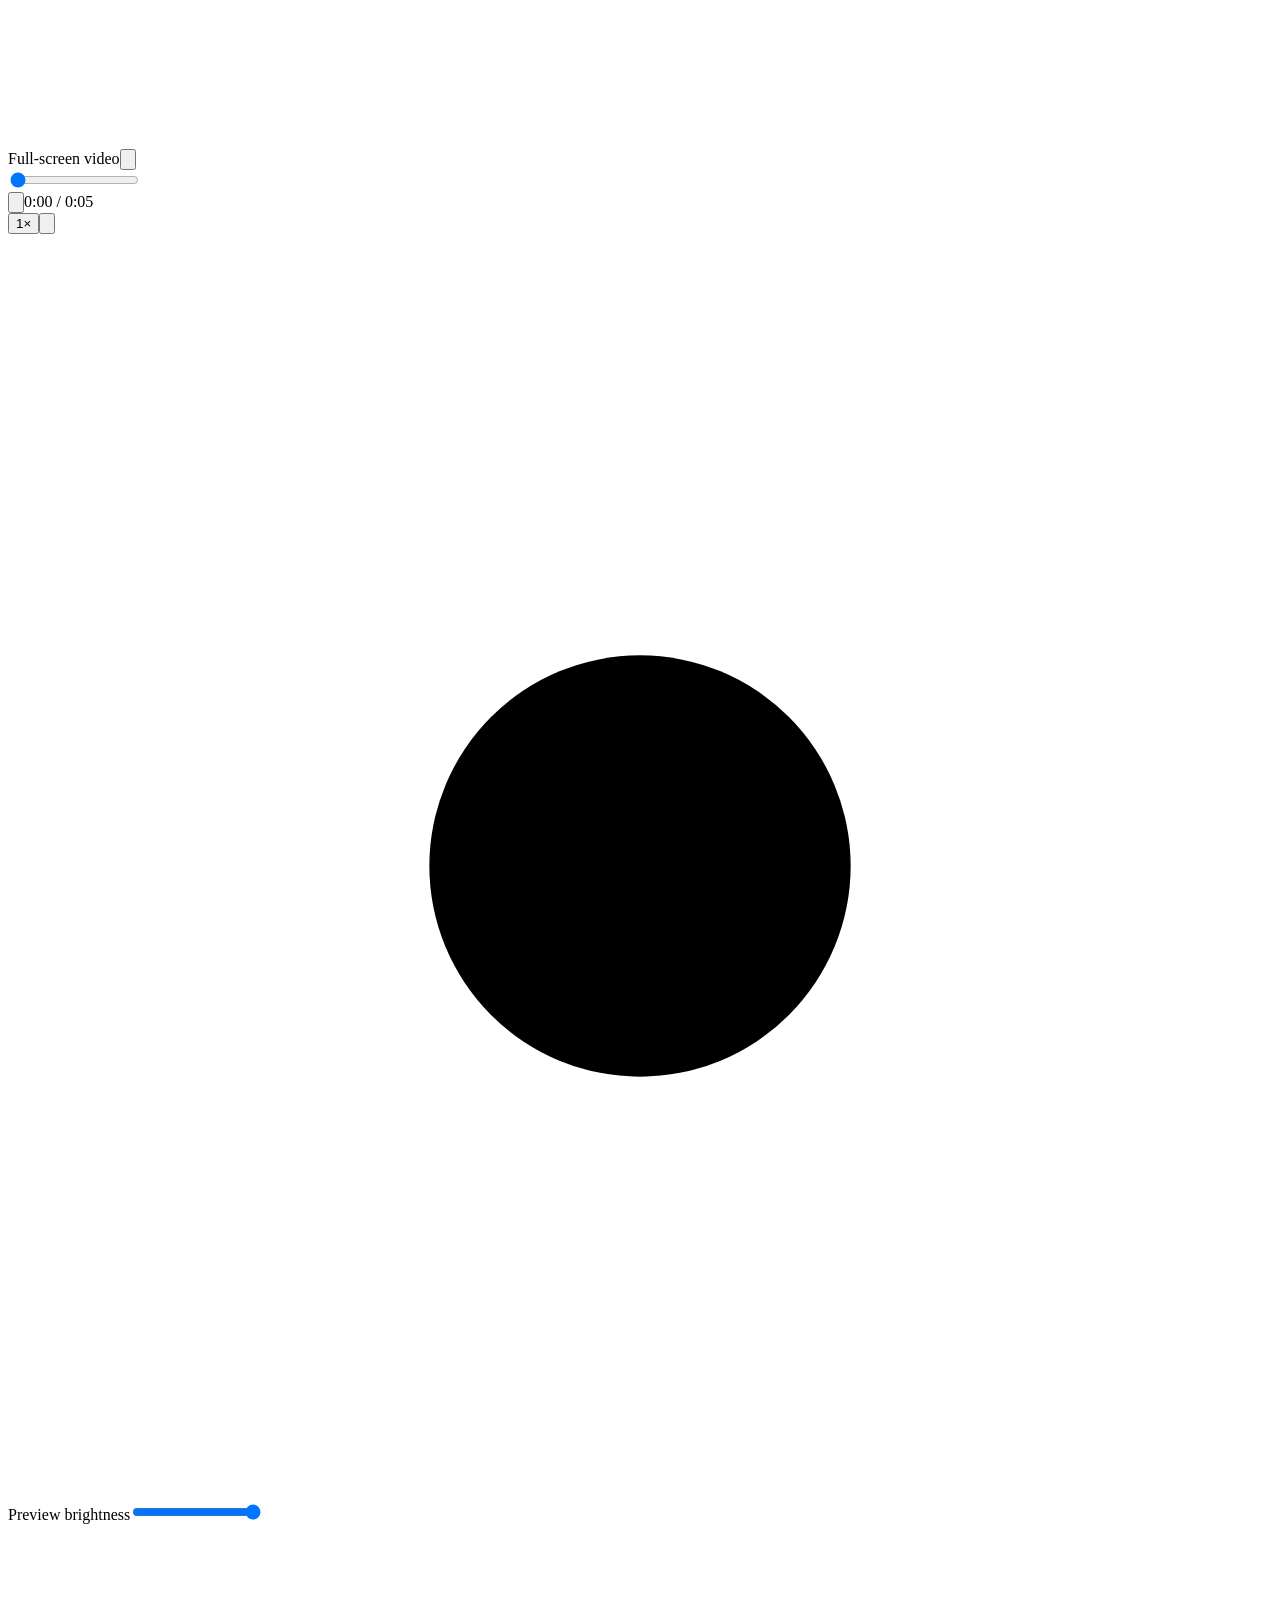
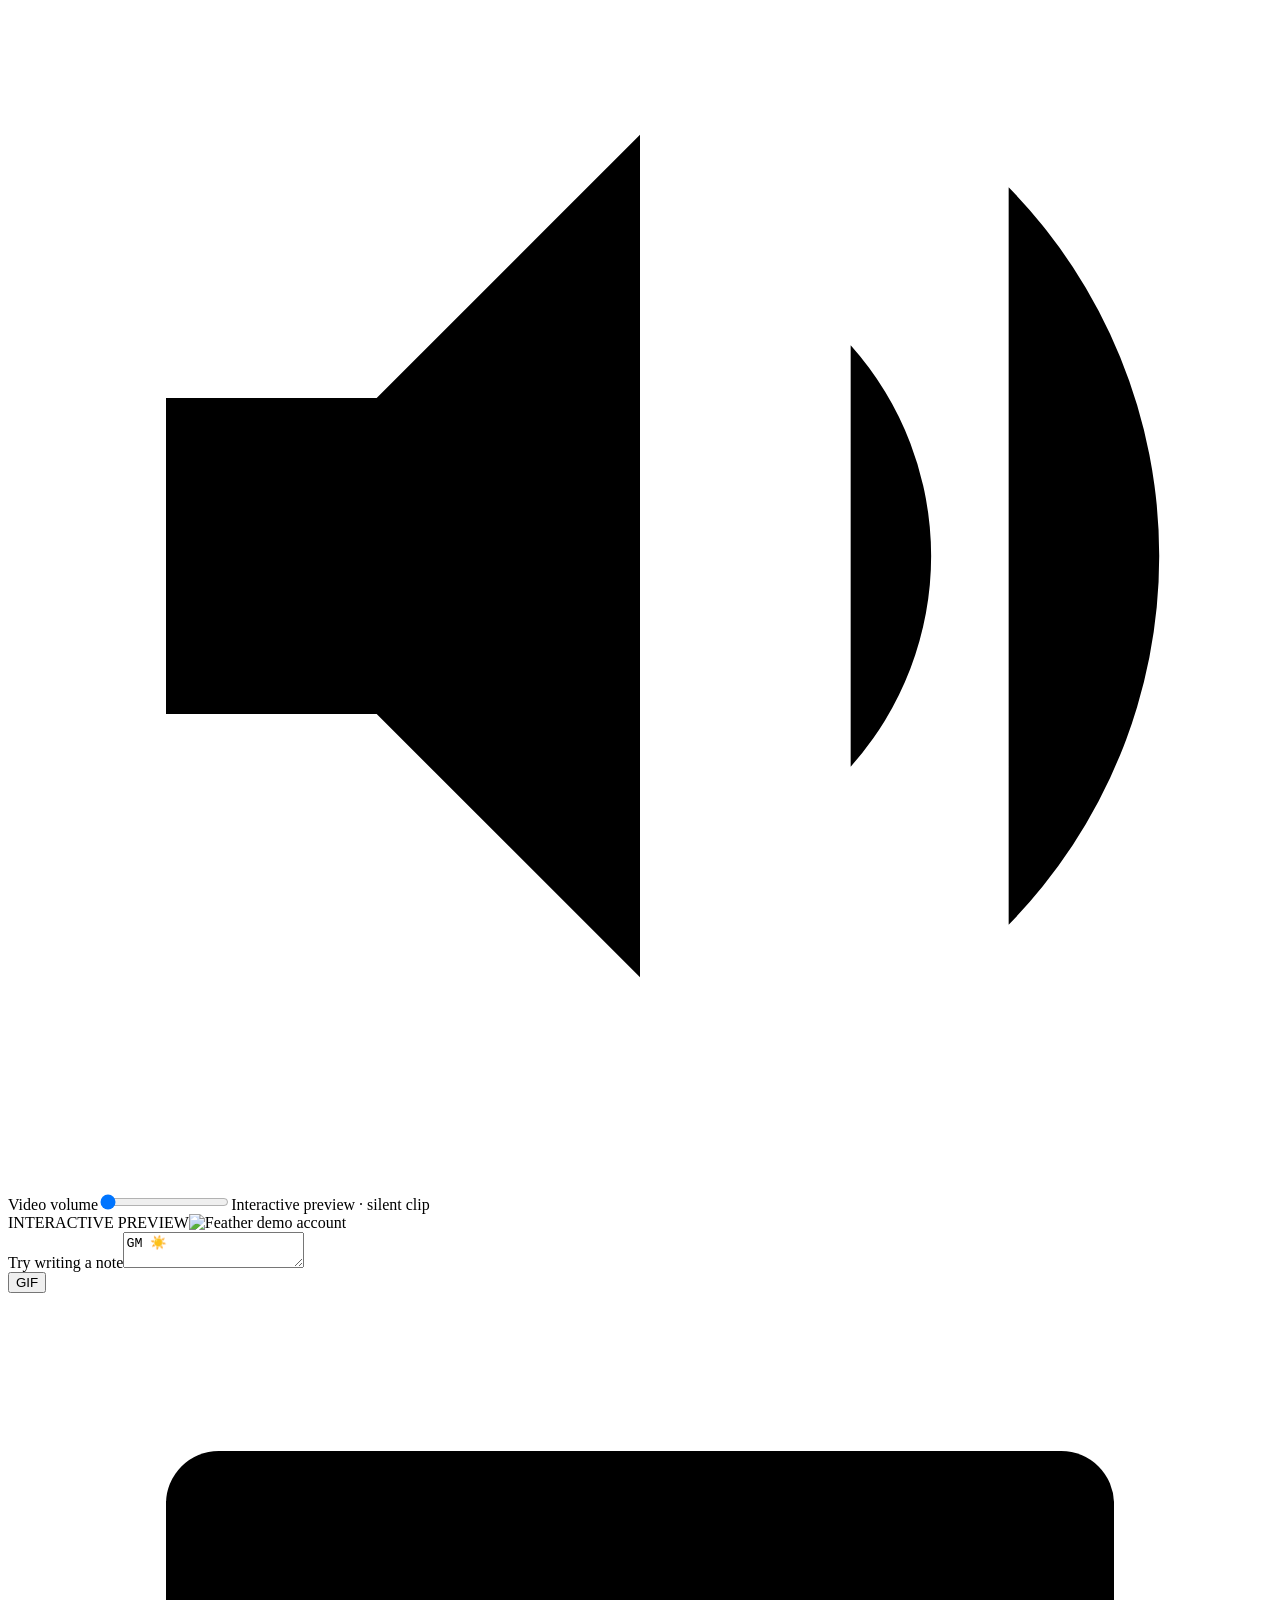
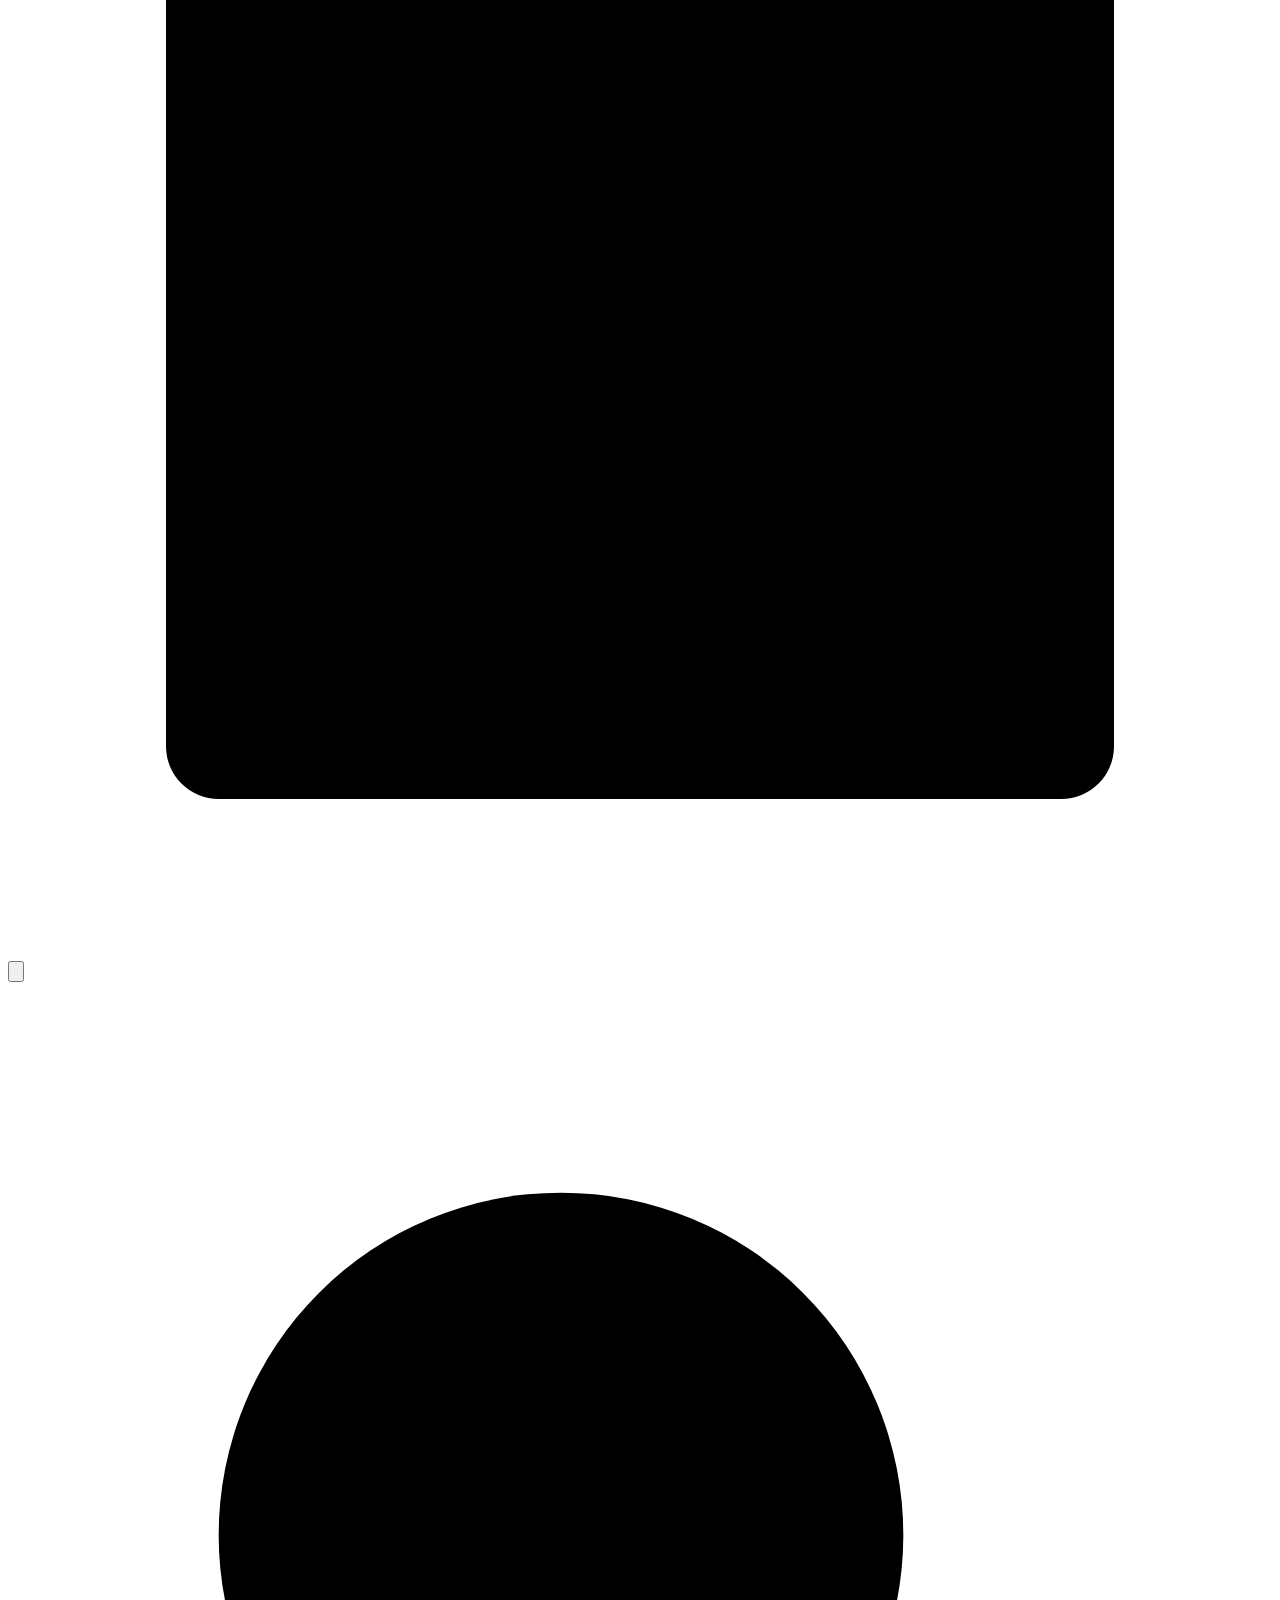
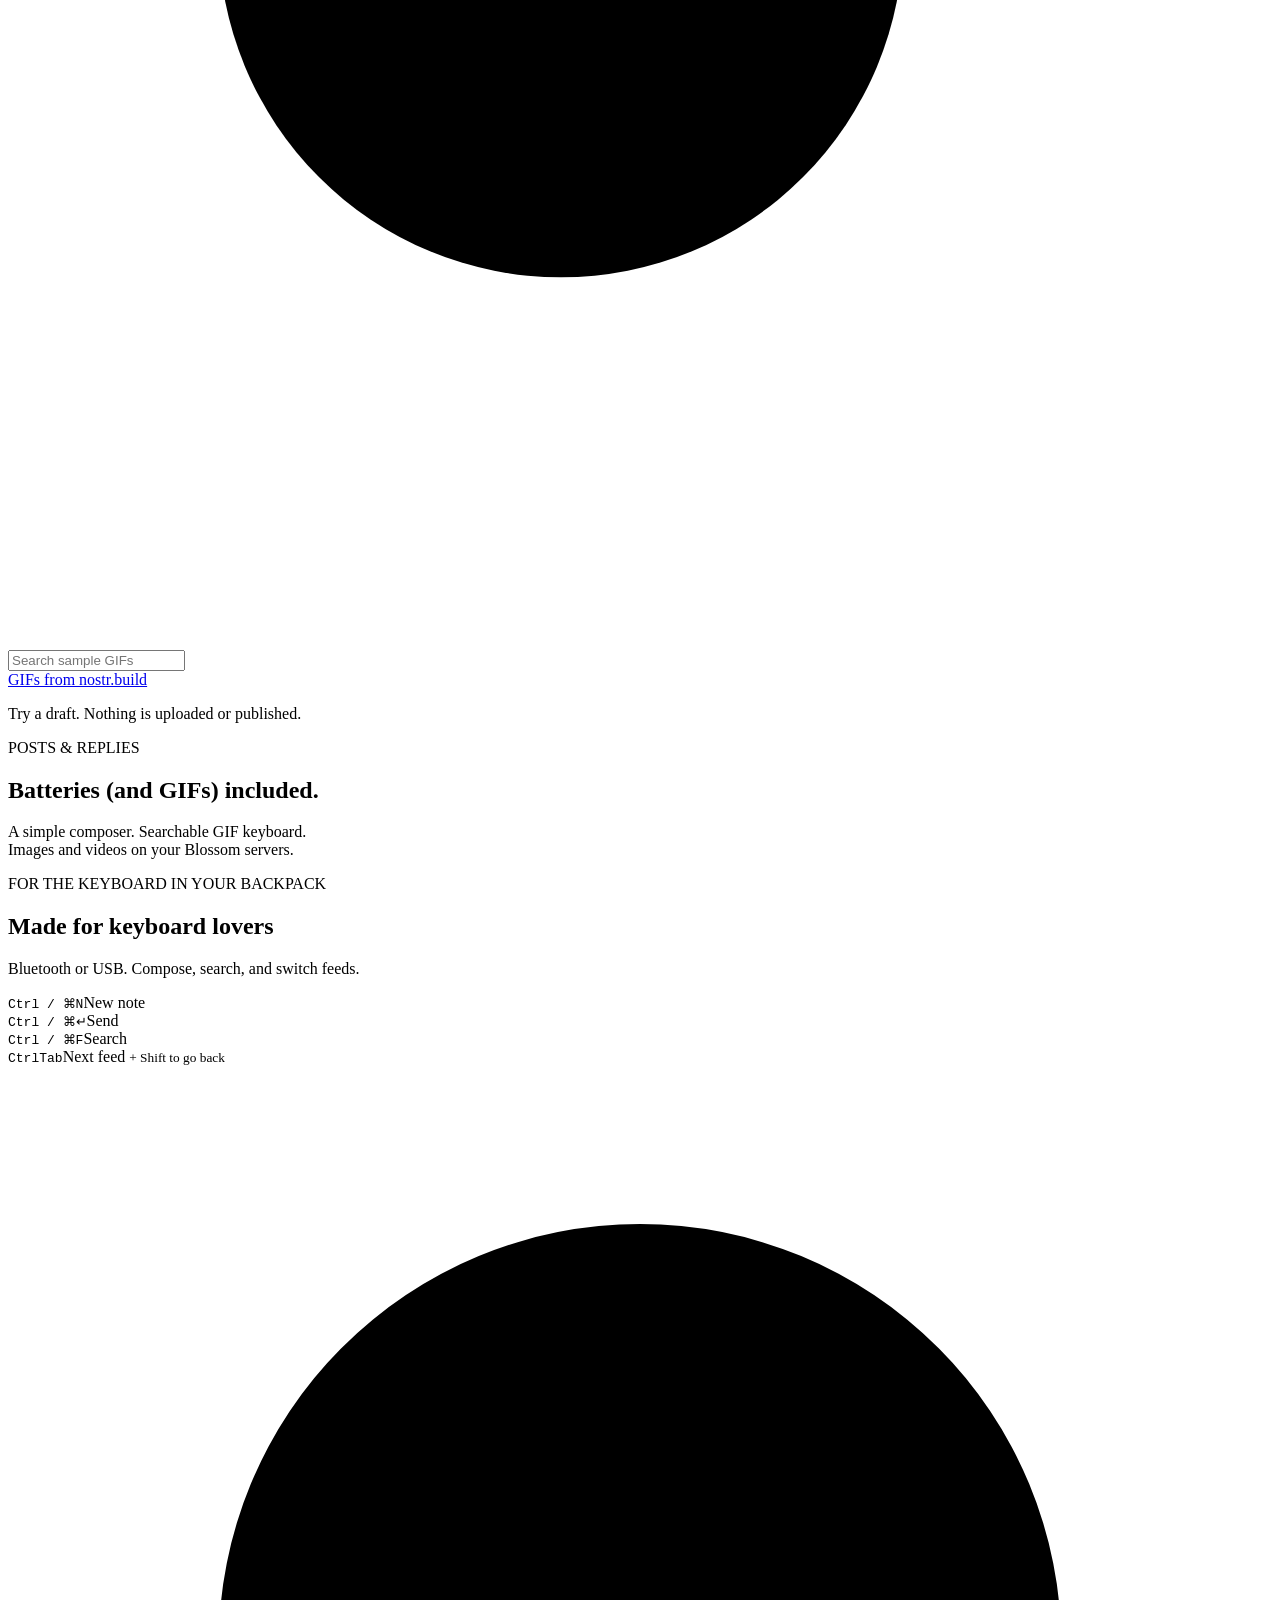
==== commit 609174c9: "feat: share interactive feed switcher with blog interview" ====
--- a/website/index.html
+++ b/website/index.html
@@ -17,7 +17,7 @@
 <main id="main">
 <section class="hero wrap" aria-labelledby="title">
 <div class="hero-copy"><h1 id="title">Nostr with<br><span>nothing<br class="desktop-break"> in the way.</span></h1><p class="lead">Notes, photos, podcasts, and people.<br>Everything is just one swipe away.</p><div class="actions"><a class="button" href="https://zapstore.dev/apps/org.dergigi.feather">Get it on Zapstore <svg class="icon" aria-hidden="true" viewBox="0 0 24 24"><use href="#i-arrow"/></svg></a><a class="text-link" href="https://github.com/dergigi/feather/releases/latest">Download APK <svg class="icon" aria-hidden="true" viewBox="0 0 24 24"><use href="#i-download"/></svg></a></div><p class="fine">Android 8.0+ · No ads. No bullshit.</p></div>
-<div class="feed-demo" id="features"><div class="phone-stage" id="feed-stage" role="tabpanel" aria-labelledby="tab-2" tabindex="0"><figure class="phone" data-page="0" data-position="-2" aria-hidden="true"><img src="/assets/screens/search.webp" alt="Feather search screen" width="720" height="1458" draggable="false" loading="lazy"><figcaption>Search</figcaption></figure><figure class="phone" data-page="1" data-position="-1" aria-hidden="true"><img src="/assets/screens/notifications.webp" alt="Feather notifications screen" width="720" height="1458" draggable="false" loading="lazy"><figcaption>Notifications</figcaption></figure><figure class="phone" data-page="2" data-position="0" aria-hidden="false"><img src="/assets/screens/feed.webp" alt="Feather posts screen" width="720" height="1458" draggable="false" fetchpriority="high"><figcaption>Posts</figcaption></figure><figure class="phone" data-page="3" data-position="1" aria-hidden="true"><img src="/assets/screens/photos.webp" alt="Feather photos screen" width="720" height="1564" draggable="false" loading="lazy"><figcaption>Photos</figcaption></figure><figure class="phone video-phone" data-page="4" data-position="2" aria-hidden="true"><div class="video-feed"><div class="mock-author"><img src="/assets/feather.svg" alt="" width="32" height="32"><b>Feather</b><span>now</span></div><p>A little closer.</p><img src="/assets/demo/flower.jpg" alt="A bee on a pink flower" width="960" height="540" loading="lazy"><div class="mock-actions"><svg class="icon" aria-hidden="true" viewBox="0 0 24 24"><use href="#i-reply"/></svg><svg class="icon" aria-hidden="true" viewBox="0 0 24 24"><use href="#i-heart"/></svg><svg class="icon" aria-hidden="true" viewBox="0 0 24 24"><use href="#i-bolt"/></svg></div><div class="video-feed-next"><span>Videos, full width.</span><svg class="icon" aria-hidden="true" viewBox="0 0 24 24"><use href="#i-play"/></svg></div></div><figcaption>Videos</figcaption></figure></div><div class="feed-pill" role="tablist" aria-label="Try the feed switcher"><button type="button" role="tab" id="tab-0" aria-selected="false" aria-controls="feed-stage" aria-label="Search" tabindex="-1" data-tab="0"><svg class="icon" aria-hidden="true" viewBox="0 0 24 24"><use href="#i-search"/></svg></button><button type="button" role="tab" id="tab-1" aria-selected="false" aria-controls="feed-stage" aria-label="Notifications" tabindex="-1" data-tab="1"><svg class="icon" aria-hidden="true" viewBox="0 0 24 24"><use href="#i-bell"/></svg></button><button type="button" role="tab" id="tab-2" aria-selected="true" aria-controls="feed-stage" aria-label="Posts" tabindex="0" data-tab="2"><svg class="icon" aria-hidden="true" viewBox="0 0 24 24"><use href="#i-posts"/></svg></button><button type="button" role="tab" id="tab-3" aria-selected="false" aria-controls="feed-stage" aria-label="Photos" tabindex="-1" data-tab="3"><svg class="icon" aria-hidden="true" viewBox="0 0 24 24"><use href="#i-photo"/></svg></button><button type="button" role="tab" id="tab-4" aria-selected="false" aria-controls="feed-stage" aria-label="Videos" tabindex="-1" data-tab="4"><svg class="icon" aria-hidden="true" viewBox="0 0 24 24"><use href="#i-play"/></svg></button></div><p class="demo-caption"><span id="feed-label" aria-live="polite">Posts</span><span class="caption-dot">·</span>Swipe or tap to explore</p></div>
+<feather-feed-switcher id="features" aria-label="Explore Feather feeds"></feather-feed-switcher>
 </section>
 <section class="media-section" aria-labelledby="media-title"><div class="wrap media-layout"><div class="section-copy"><p class="eyebrow">FULL-SCREEN MEDIA</p><h2 id="media-title">Swipe, tap, done.</h2><p>Photos edge to edge.<br>Video controls that feel like VLC.</p><div class="gesture-labels"><span><svg class="icon" aria-hidden="true" viewBox="0 0 24 24"><use href="#i-brightness"/></svg> Left: brightness</span><span><svg class="icon" aria-hidden="true" viewBox="0 0 24 24"><use href="#i-volume"/></svg> Right: volume</span><span><svg class="icon" aria-hidden="true" viewBox="0 0 24 24"><use href="#i-arrow"/></svg> Across: seek</span></div><p class="fine">Try dragging on the player.</p></div>
 <div class="player-demo"><div class="player" id="player"><video id="demo-video" loop muted playsinline preload="none" poster="/assets/demo/flower.jpg" aria-label="Video controls demo: a bee on a flower" controls><source src="/assets/demo/flower.mp4" type="video/mp4"></video><div class="player-top"><span><svg class="icon" aria-hidden="true" viewBox="0 0 24 24"><use href="#i-play"/></svg> Full-screen video</span><button type="button" class="icon-button" aria-label="Enter full screen" id="fullscreen"><svg class="icon" aria-hidden="true" viewBox="0 0 24 24"><use href="#i-full"/></svg></button></div><div class="gesture-surface" id="gesture-surface" aria-label="Drag vertically on the left for brightness, on the right for volume, or horizontally to seek"></div><output id="gesture-feedback" class="gesture-feedback" aria-live="polite"></output><div class="player-controls"><div class="timeline"><input id="seek" type="range" min="0" max="100" value="0" step="0.1" aria-label="Video position"></div><div class="transport"><button type="button" class="icon-button" aria-label="Play video" id="play"><svg class="icon" aria-hidden="true" viewBox="0 0 24 24"><use href="#i-play"/></svg></button><span class="time" id="video-time">0:00 / 0:05</span><div class="transport-spacer"></div><button class="speed" id="video-speed" aria-label="Playback speed: 1x" type="button">1×</button><button type="button" class="icon-button" aria-label="Unmute video" id="mute"><svg class="icon" aria-hidden="true" viewBox="0 0 24 24"><use href="#i-volume"/></svg></button></div></div></div><div class="player-tools"><label><svg class="icon" aria-hidden="true" viewBox="0 0 24 24"><use href="#i-brightness"/></svg><span class="sr-only">Preview brightness</span><input id="brightness" type="range" min="25" max="100" value="100"></label><label><svg class="icon" aria-hidden="true" viewBox="0 0 24 24"><use href="#i-volume"/></svg><span class="sr-only">Video volume</span><input id="volume" type="range" min="0" max="100" value="0"></label><span class="fine">Interactive preview · silent clip</span></div></div></div></section>
@@ -29,5 +29,6 @@
 <section class="nostr-section wrap" id="nostr-development"><div><p class="eyebrow">BUILT IN THE OPEN</p><h2>Code &amp; conversation. On Nostr.</h2><p>Report bugs and suggest features in Feather.<br>Follow development through ngit and GRASP.</p></div><a class="text-link" href="https://gitworkshop.dev/npub1dergggklka99wwrs92yz8wdjs952h2ux2ha2ed598ngwu9w7a6fsh9xzpc/relay.ngit.dev/feather">Explore the source <svg class="icon" aria-hidden="true" viewBox="0 0 24 24"><use href="#i-arrow"/></svg></a></section>
 <section class="download wrap"><img src="/assets/feather.svg" width="66" height="66" alt=""><h2>Light like a feather.</h2><div class="actions"><a class="button" href="https://zapstore.dev/apps/org.dergigi.feather">Open Zapstore <svg class="icon" aria-hidden="true" viewBox="0 0 24 24"><use href="#i-arrow"/></svg></a><a class="text-link" href="https://github.com/dergigi/feather/releases/latest">Latest APK <svg class="icon" aria-hidden="true" viewBox="0 0 24 24"><use href="#i-download"/></svg></a></div></section>
 </main><footer class="wrap"><span>Made by <a href="https://dergigi.com">Gigi</a>.</span><nav aria-label="Footer"><a href="https://njump.to/npub1r7u5wcxpv0fknn486uarrlset92caxntmwn22nvw2fjan630m03stxw3t3">Feather on Nostr</a><a href="https://gitworkshop.dev/npub1dergggklka99wwrs92yz8wdjs952h2ux2ha2ed598ngwu9w7a6fsh9xzpc/relay.ngit.dev/feather">Code &amp; issues</a><a href="/privacy.html">Privacy</a></nav></footer>
+<script src="/feed-switcher.js" defer></script>
 <script src="/demo.js" defer></script>
 </body></html>
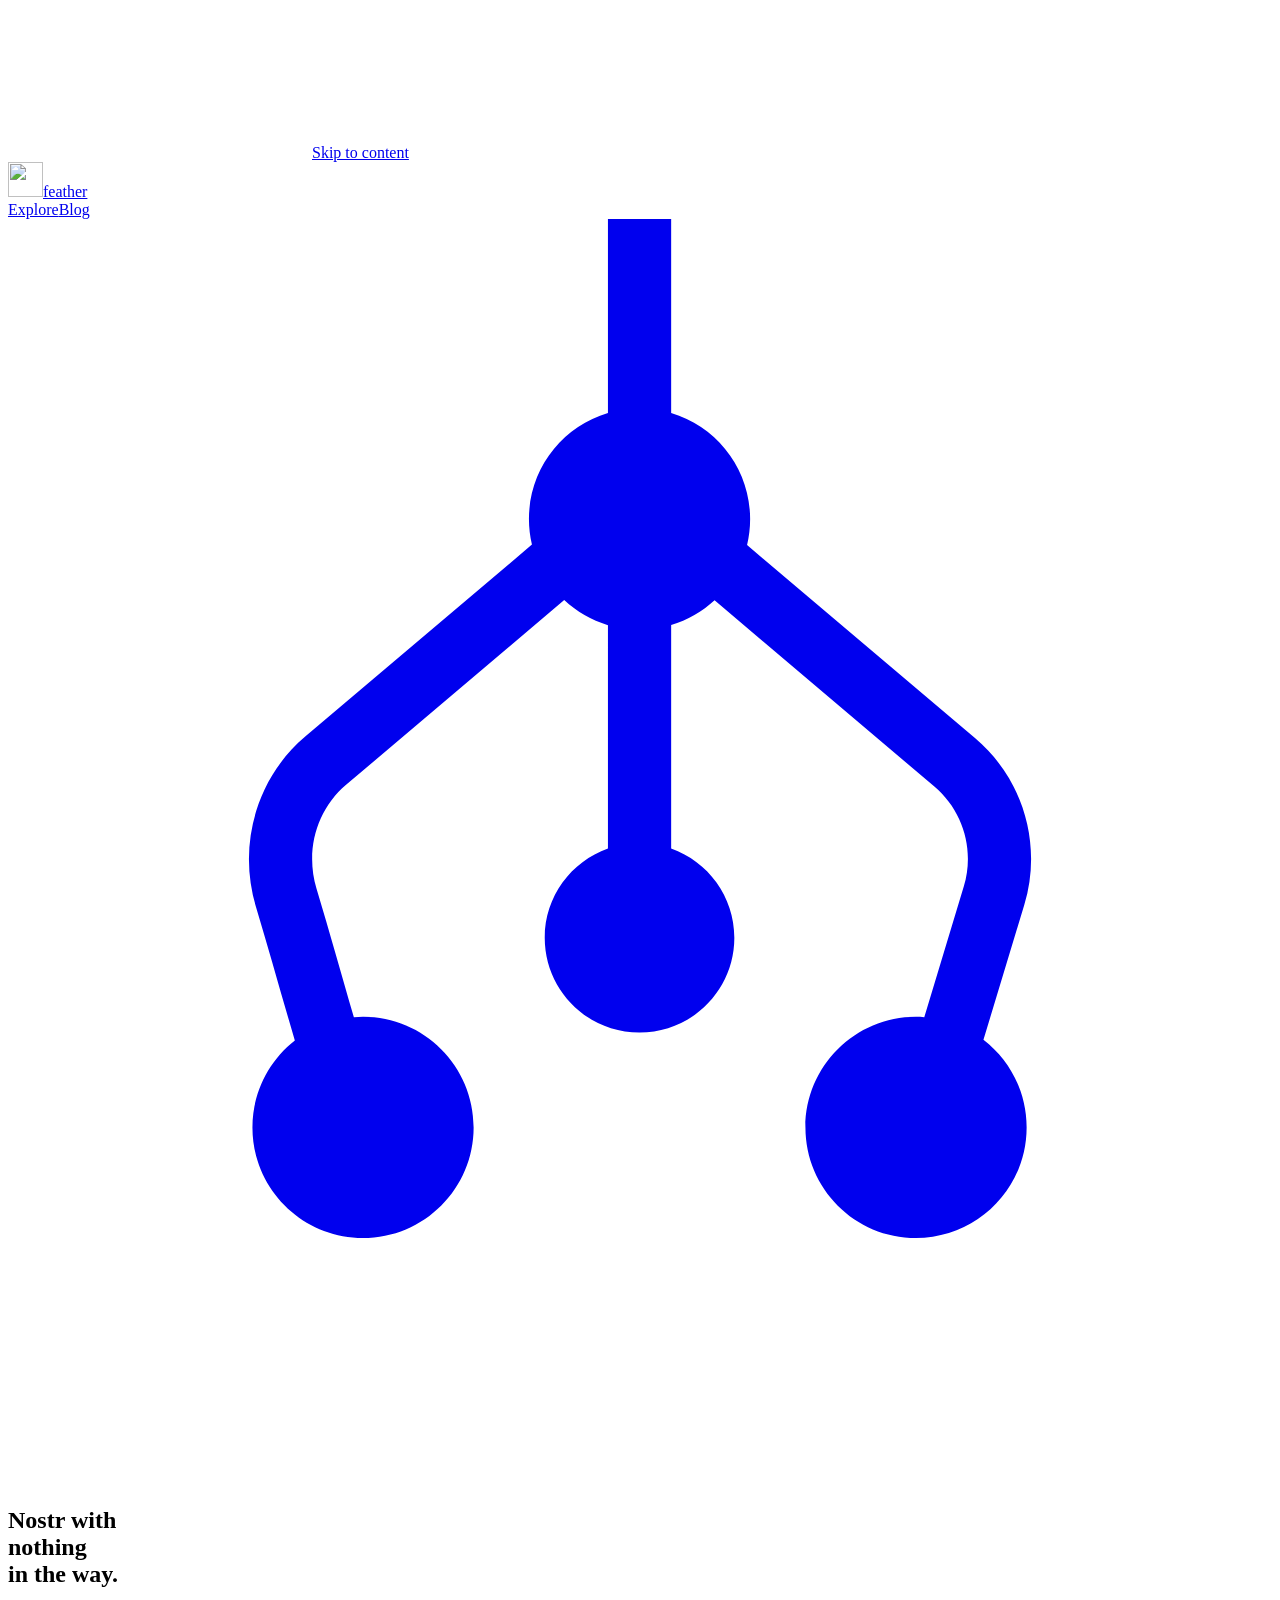
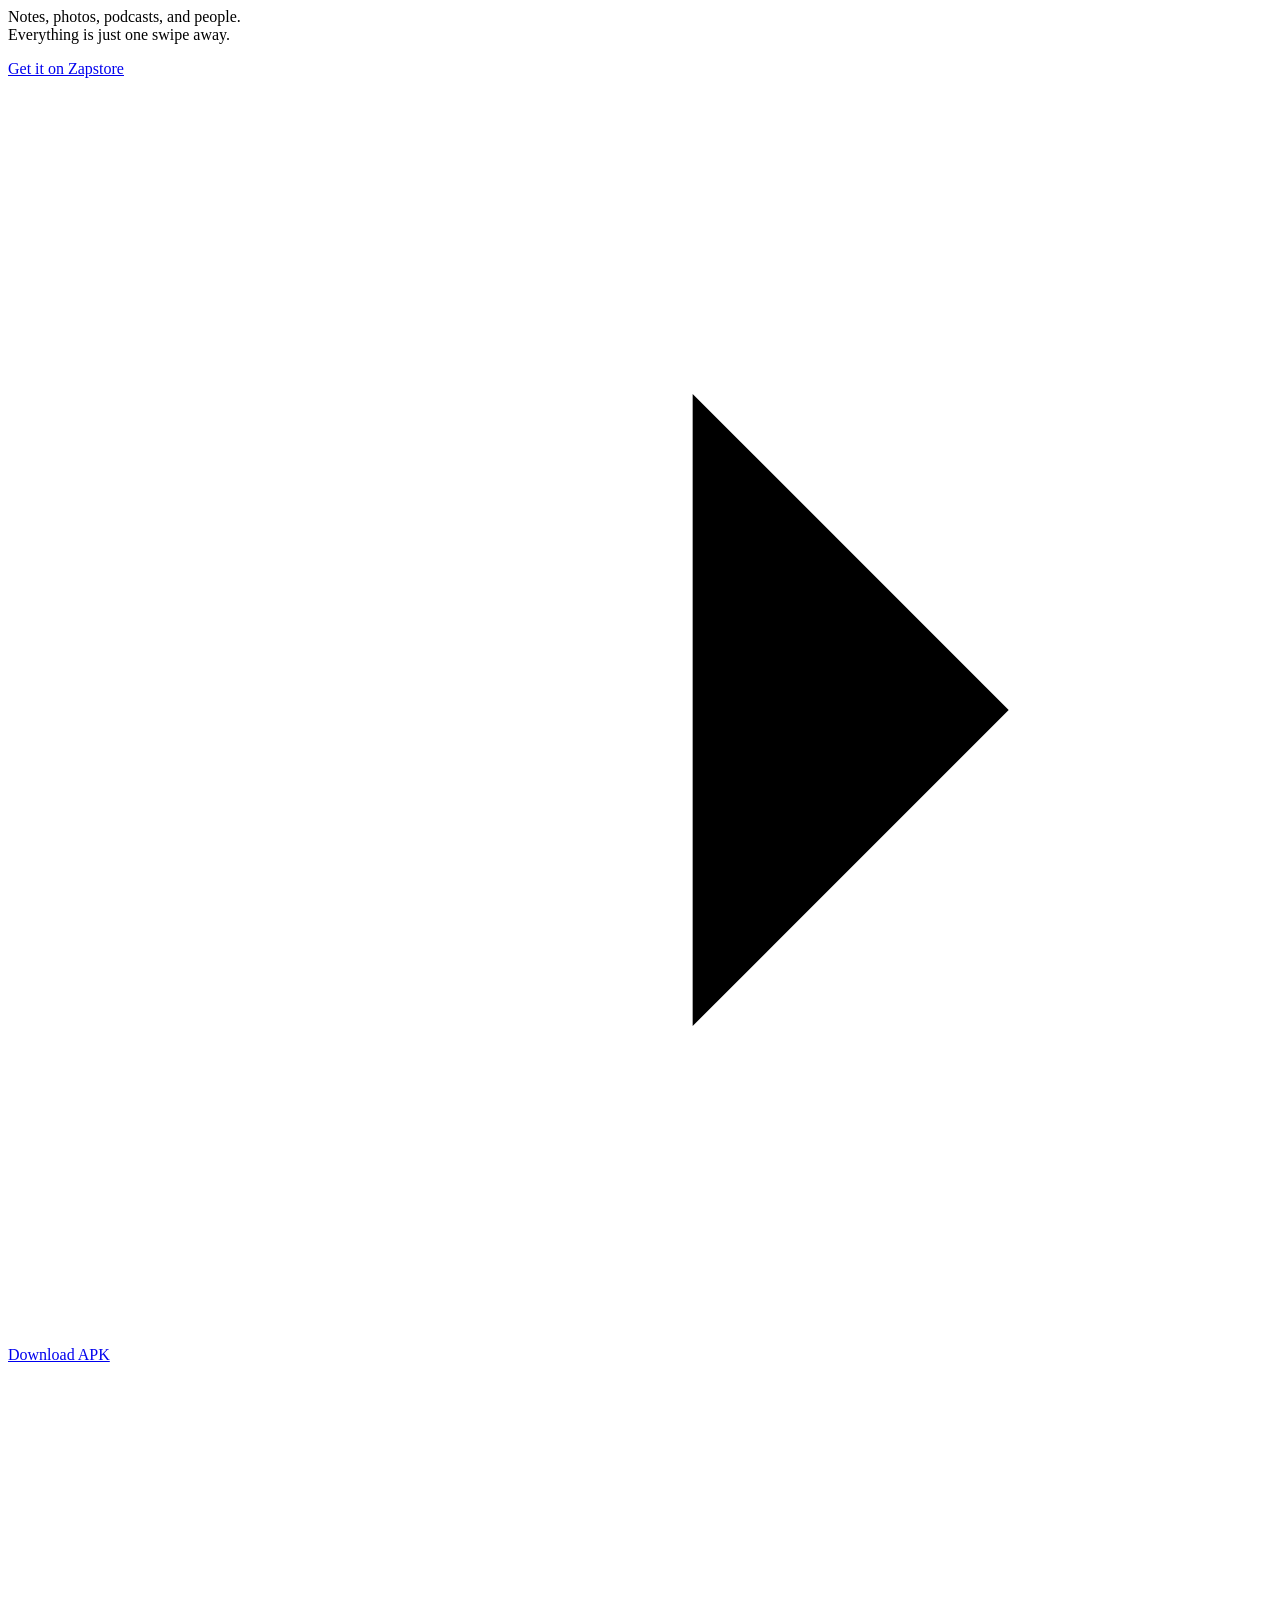
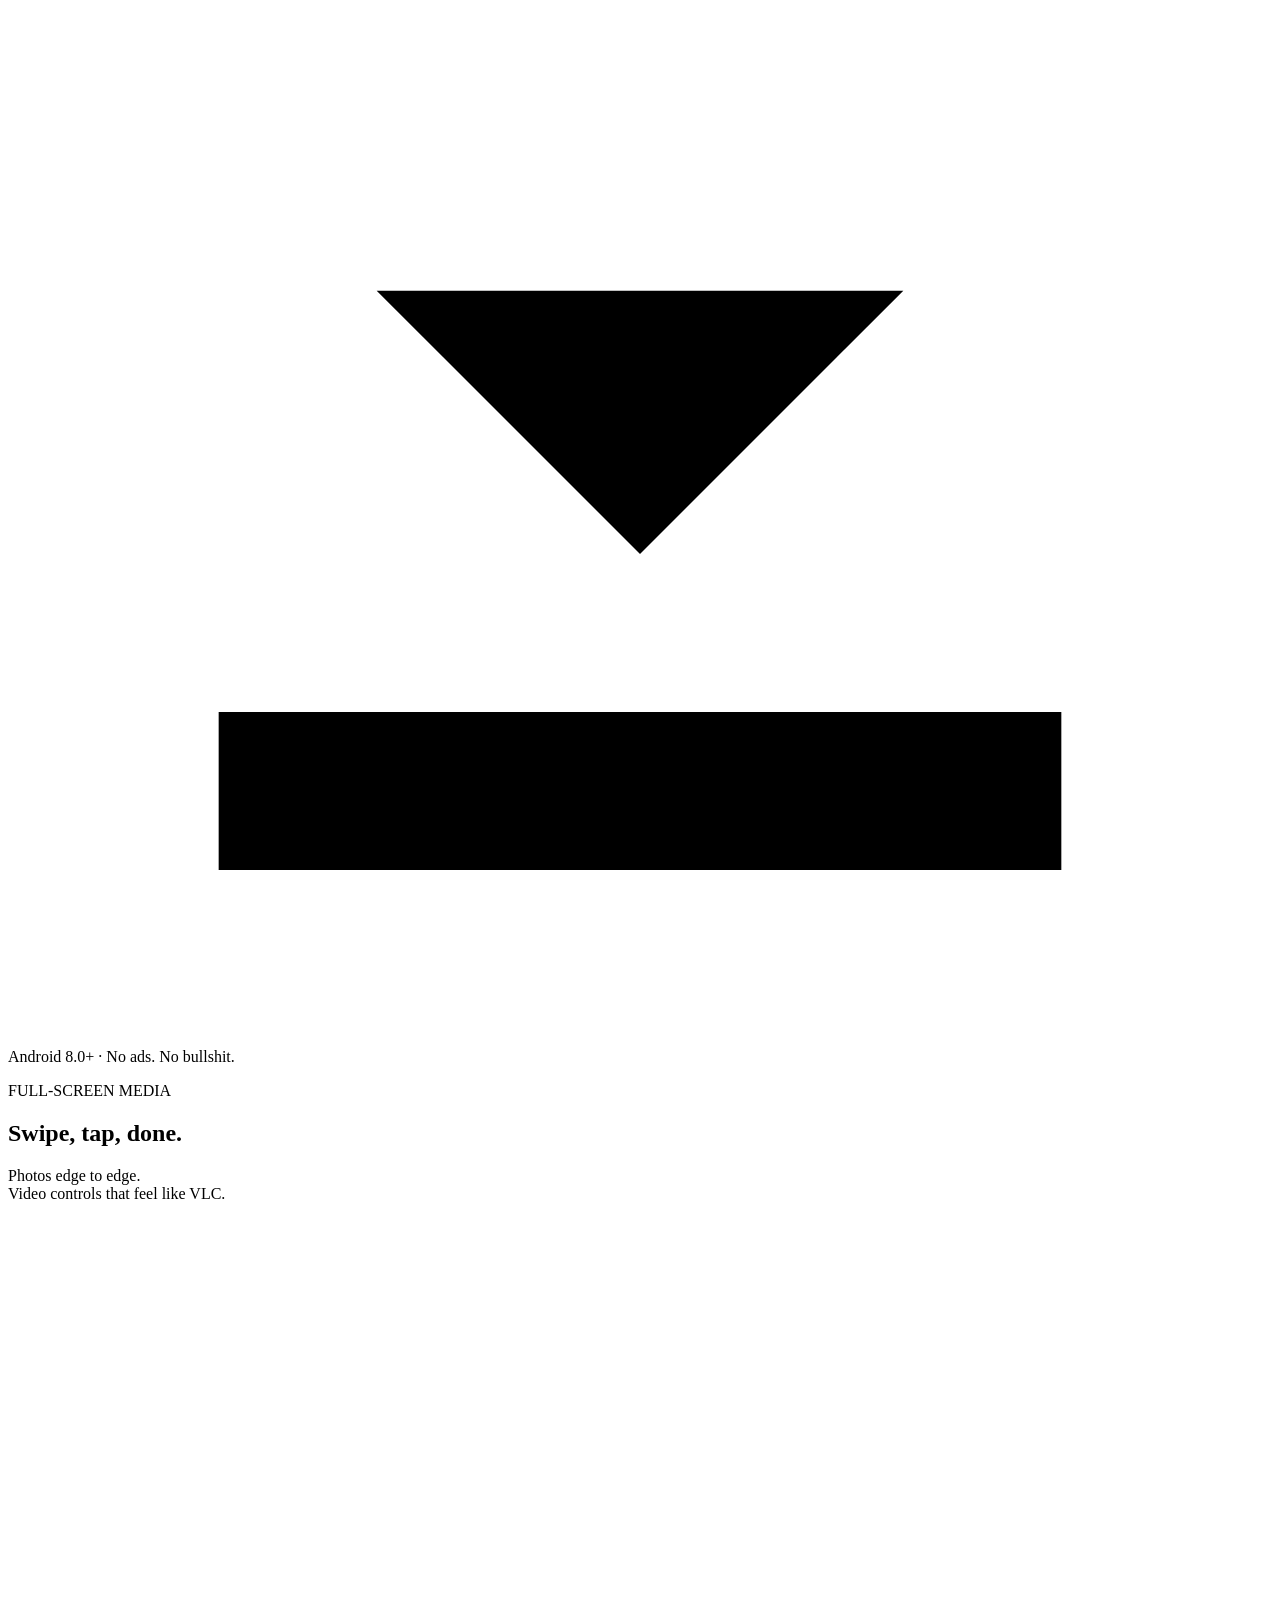
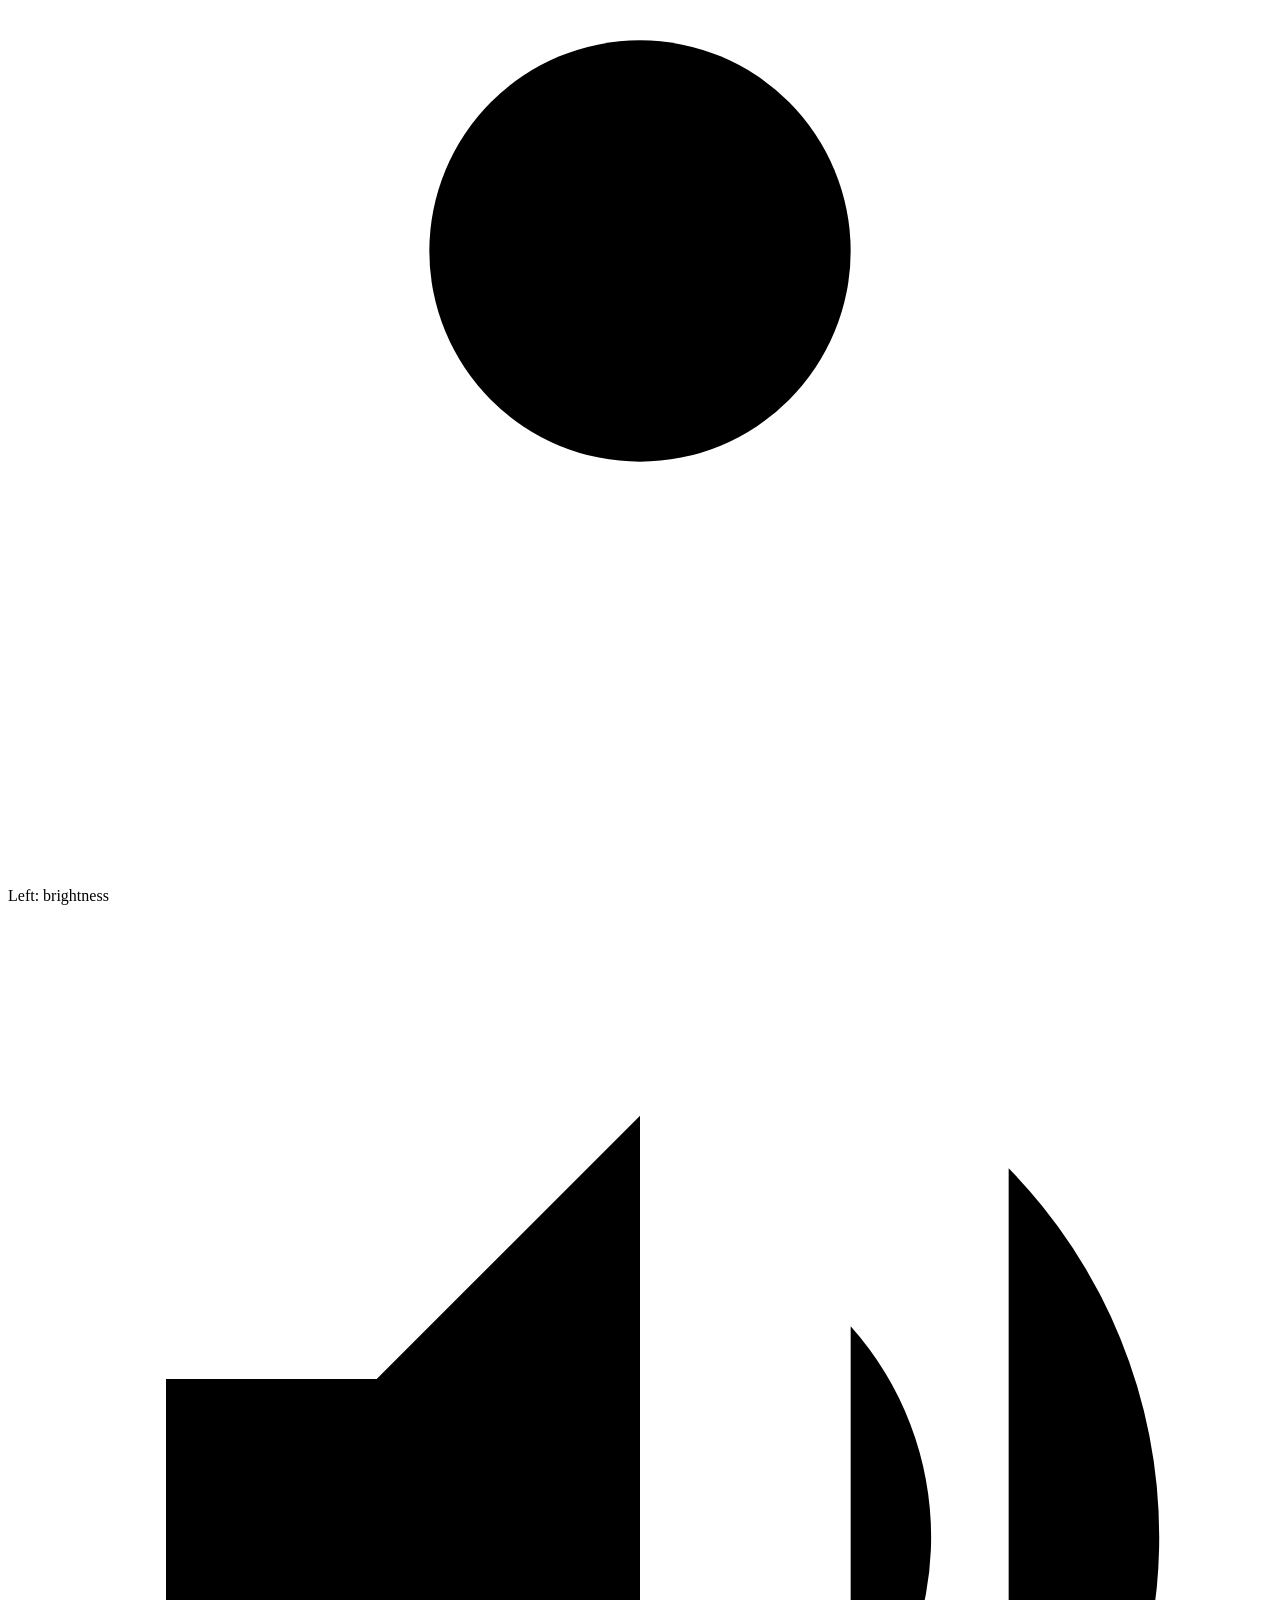
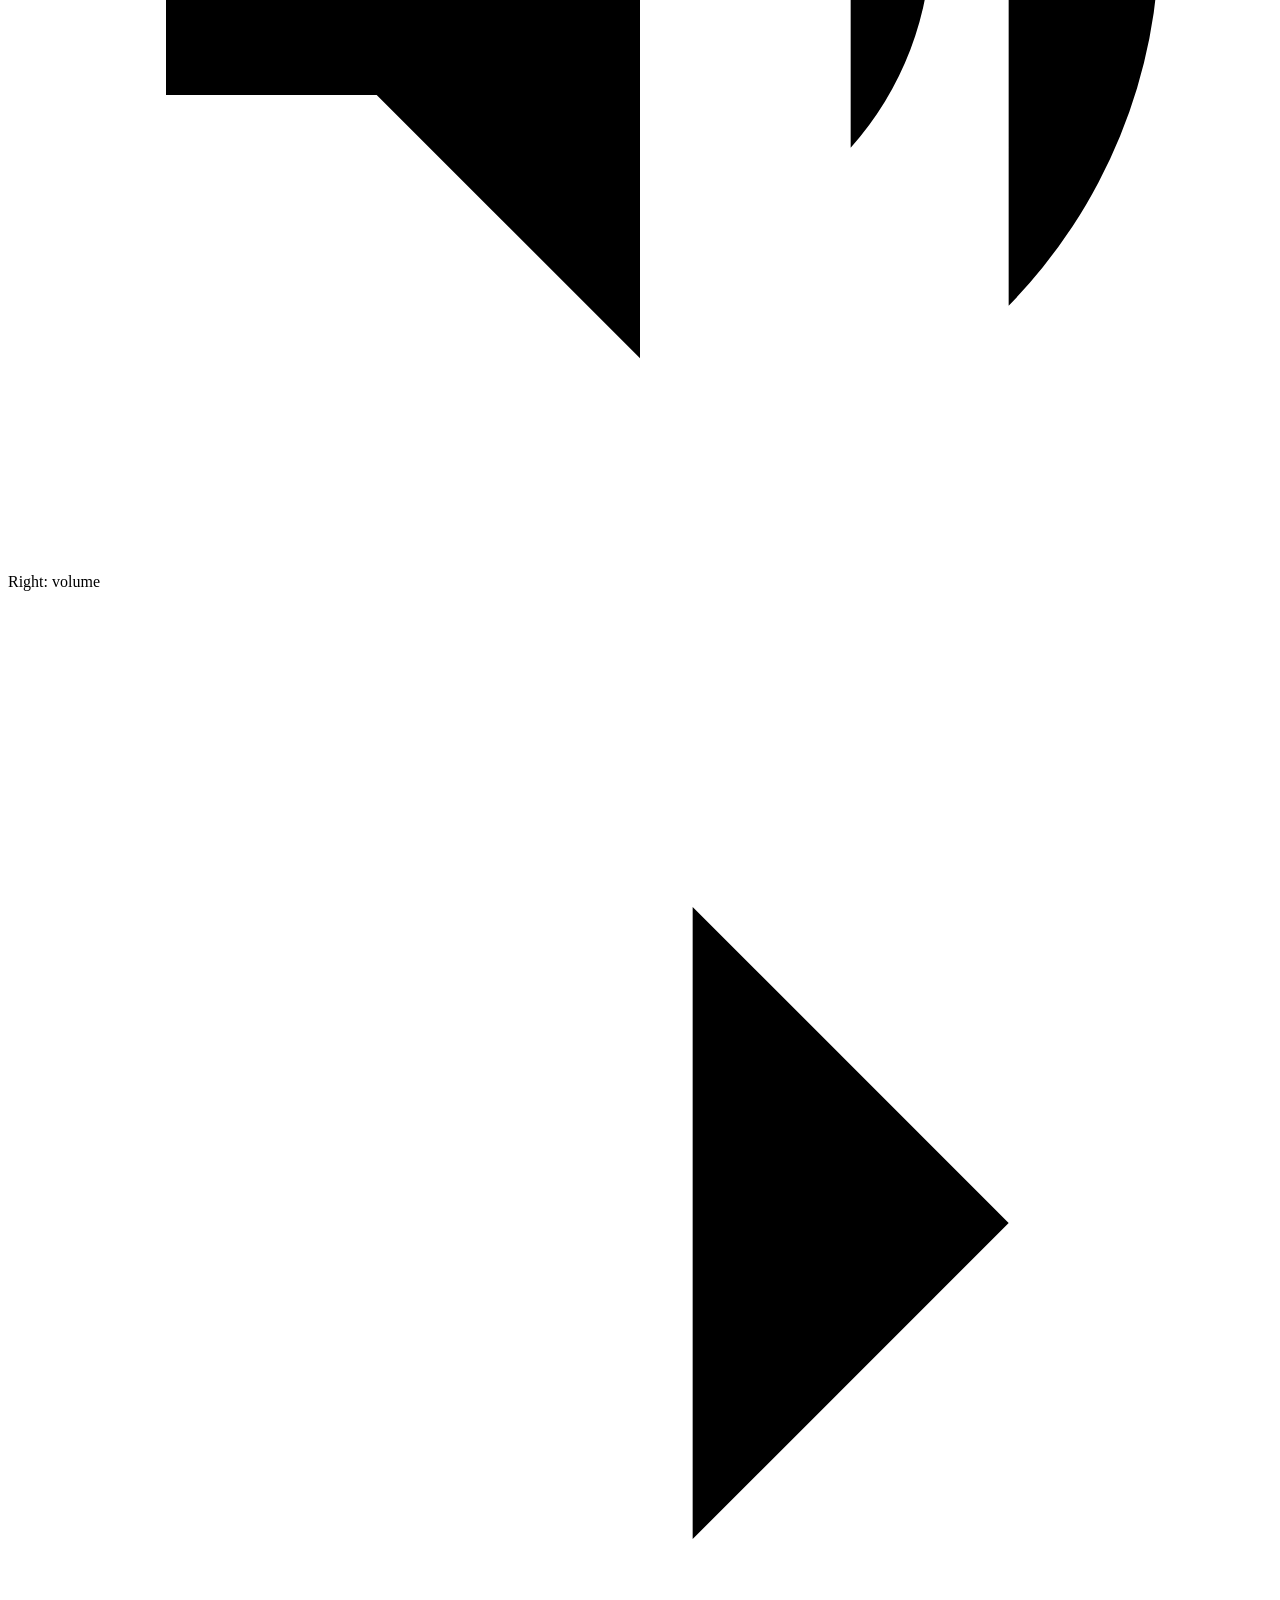
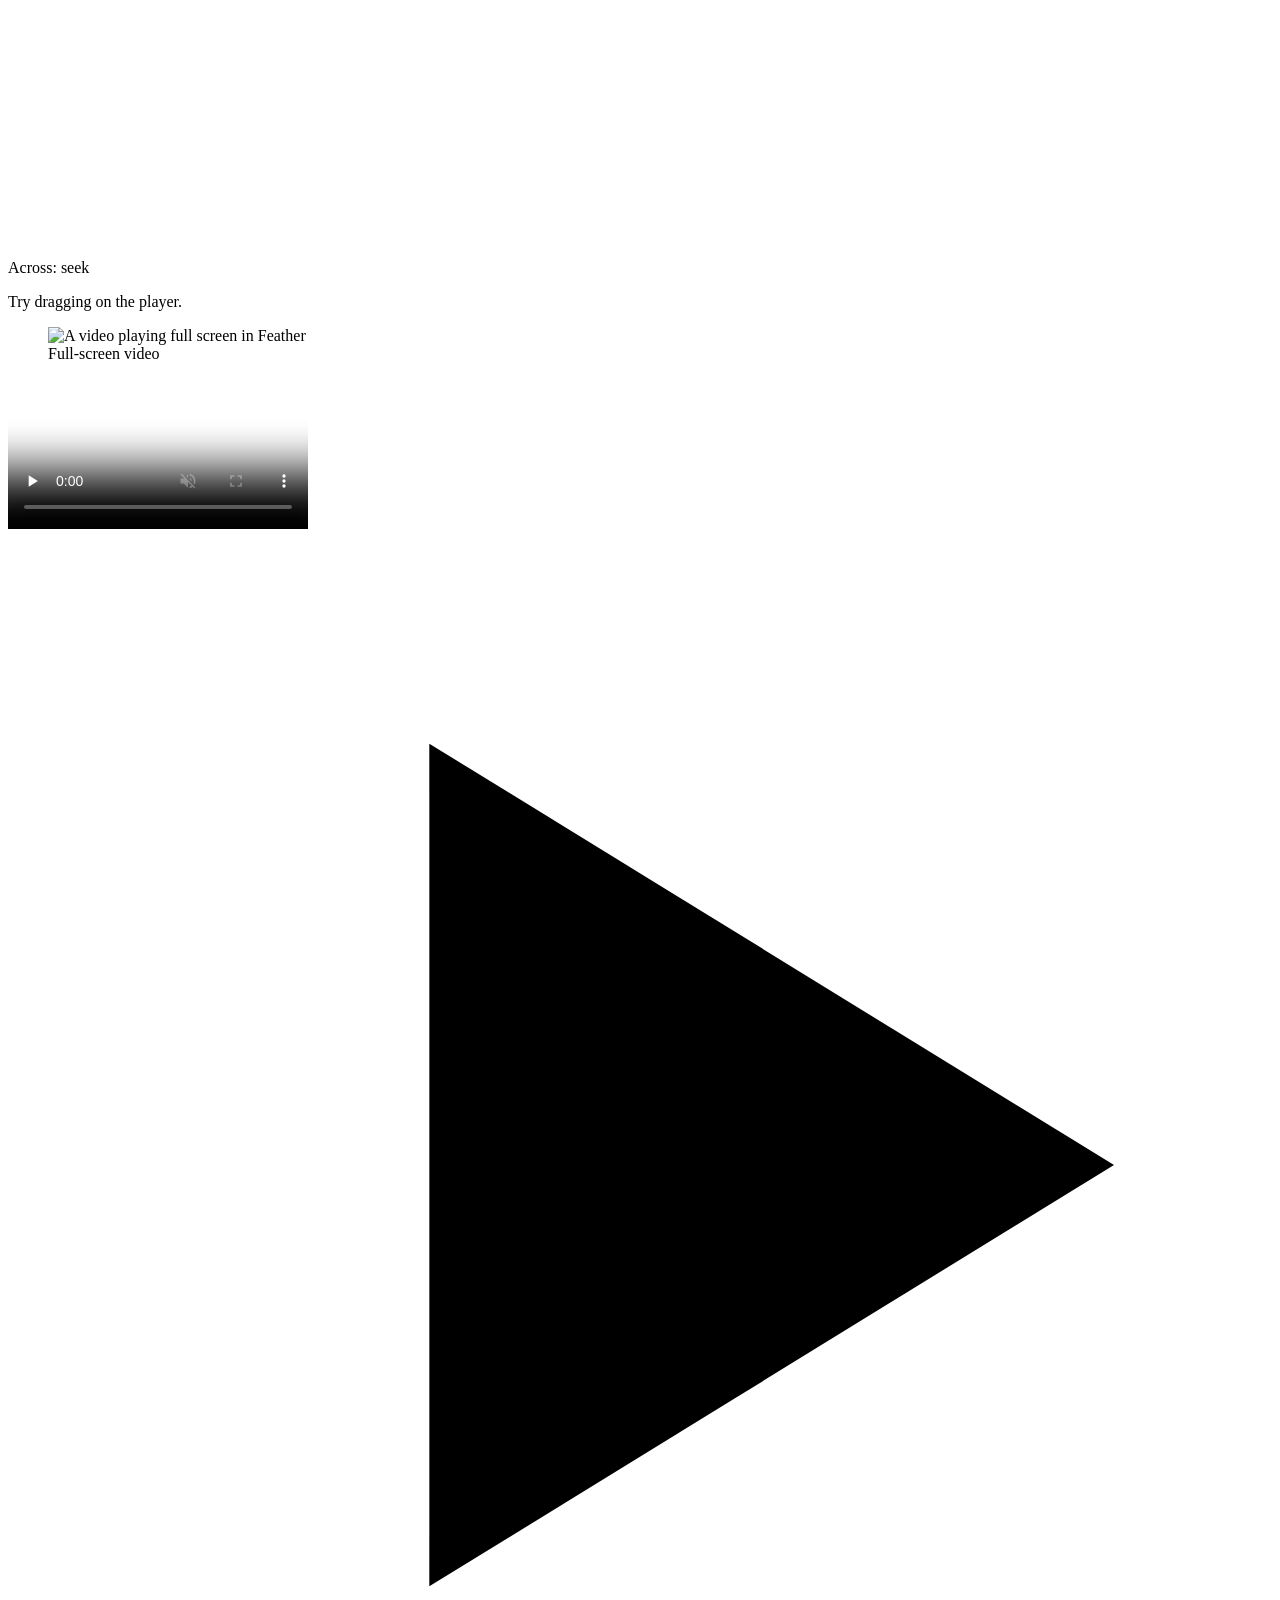
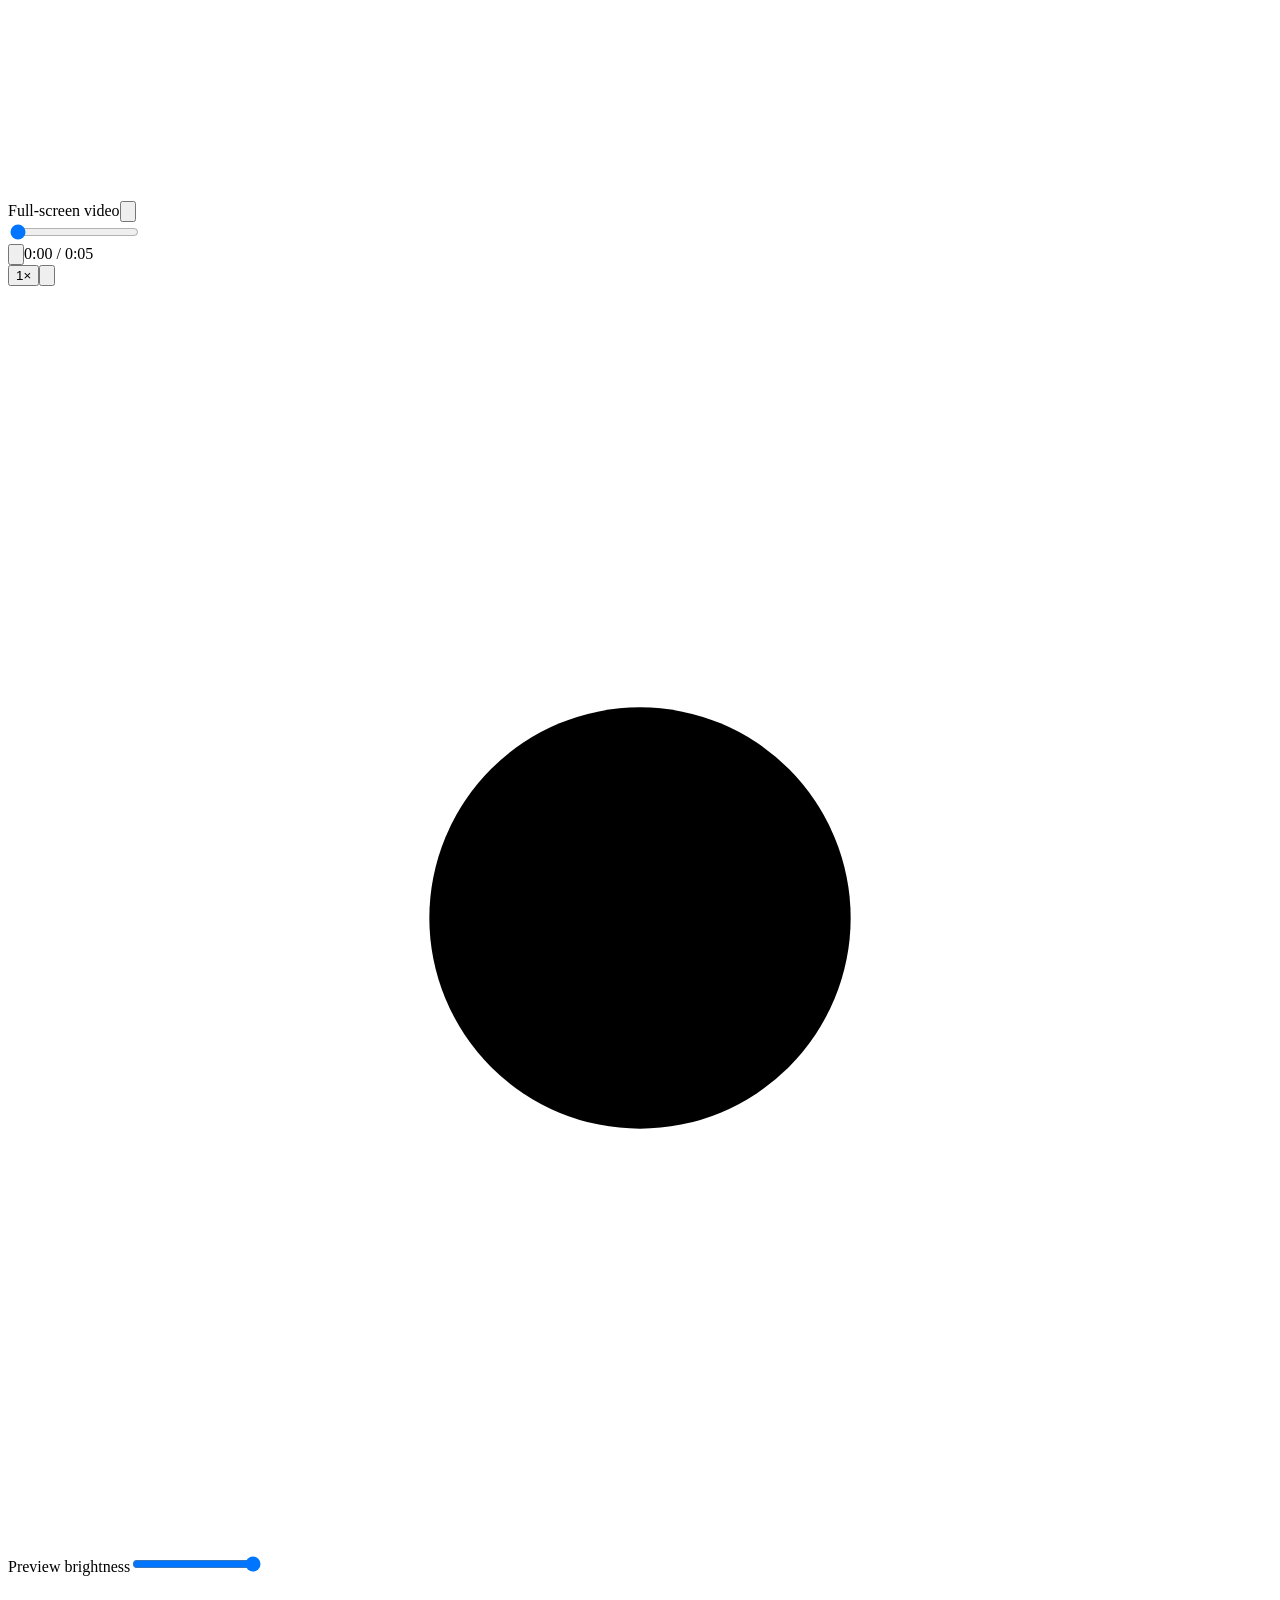
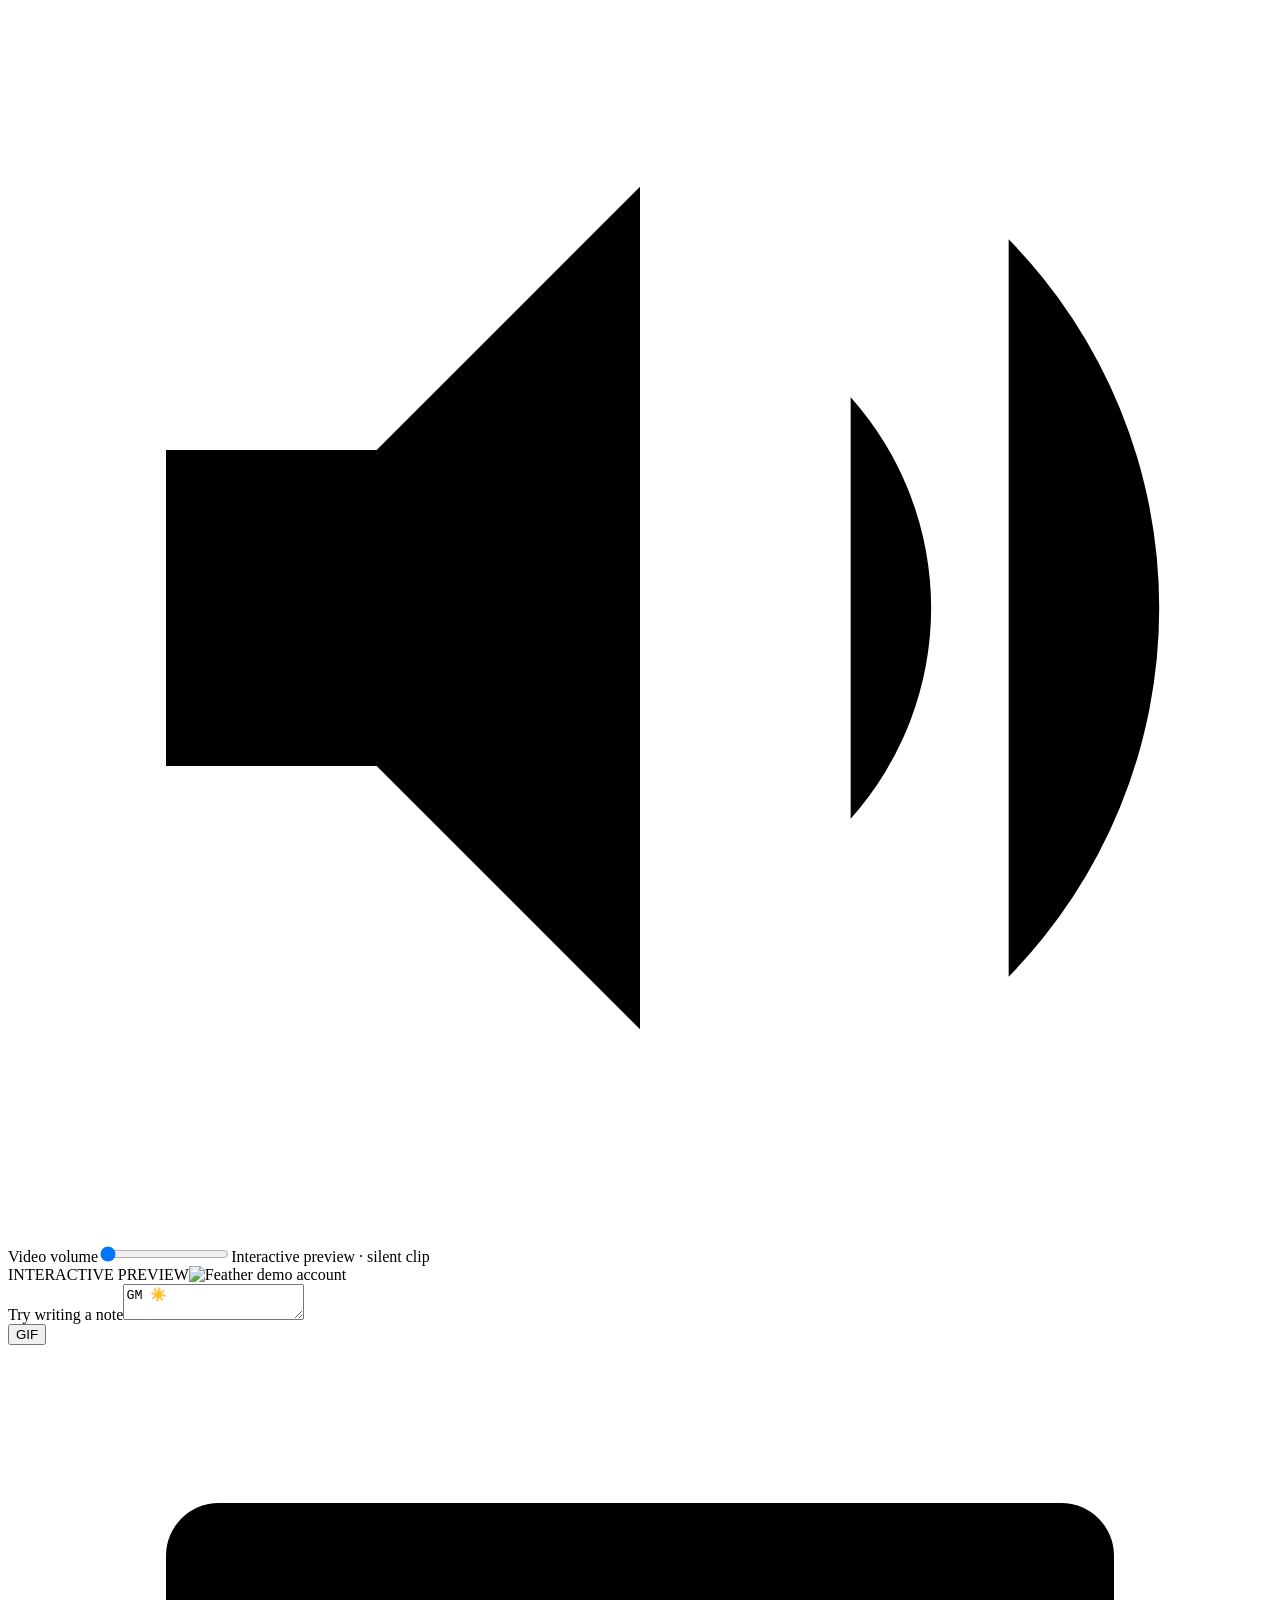
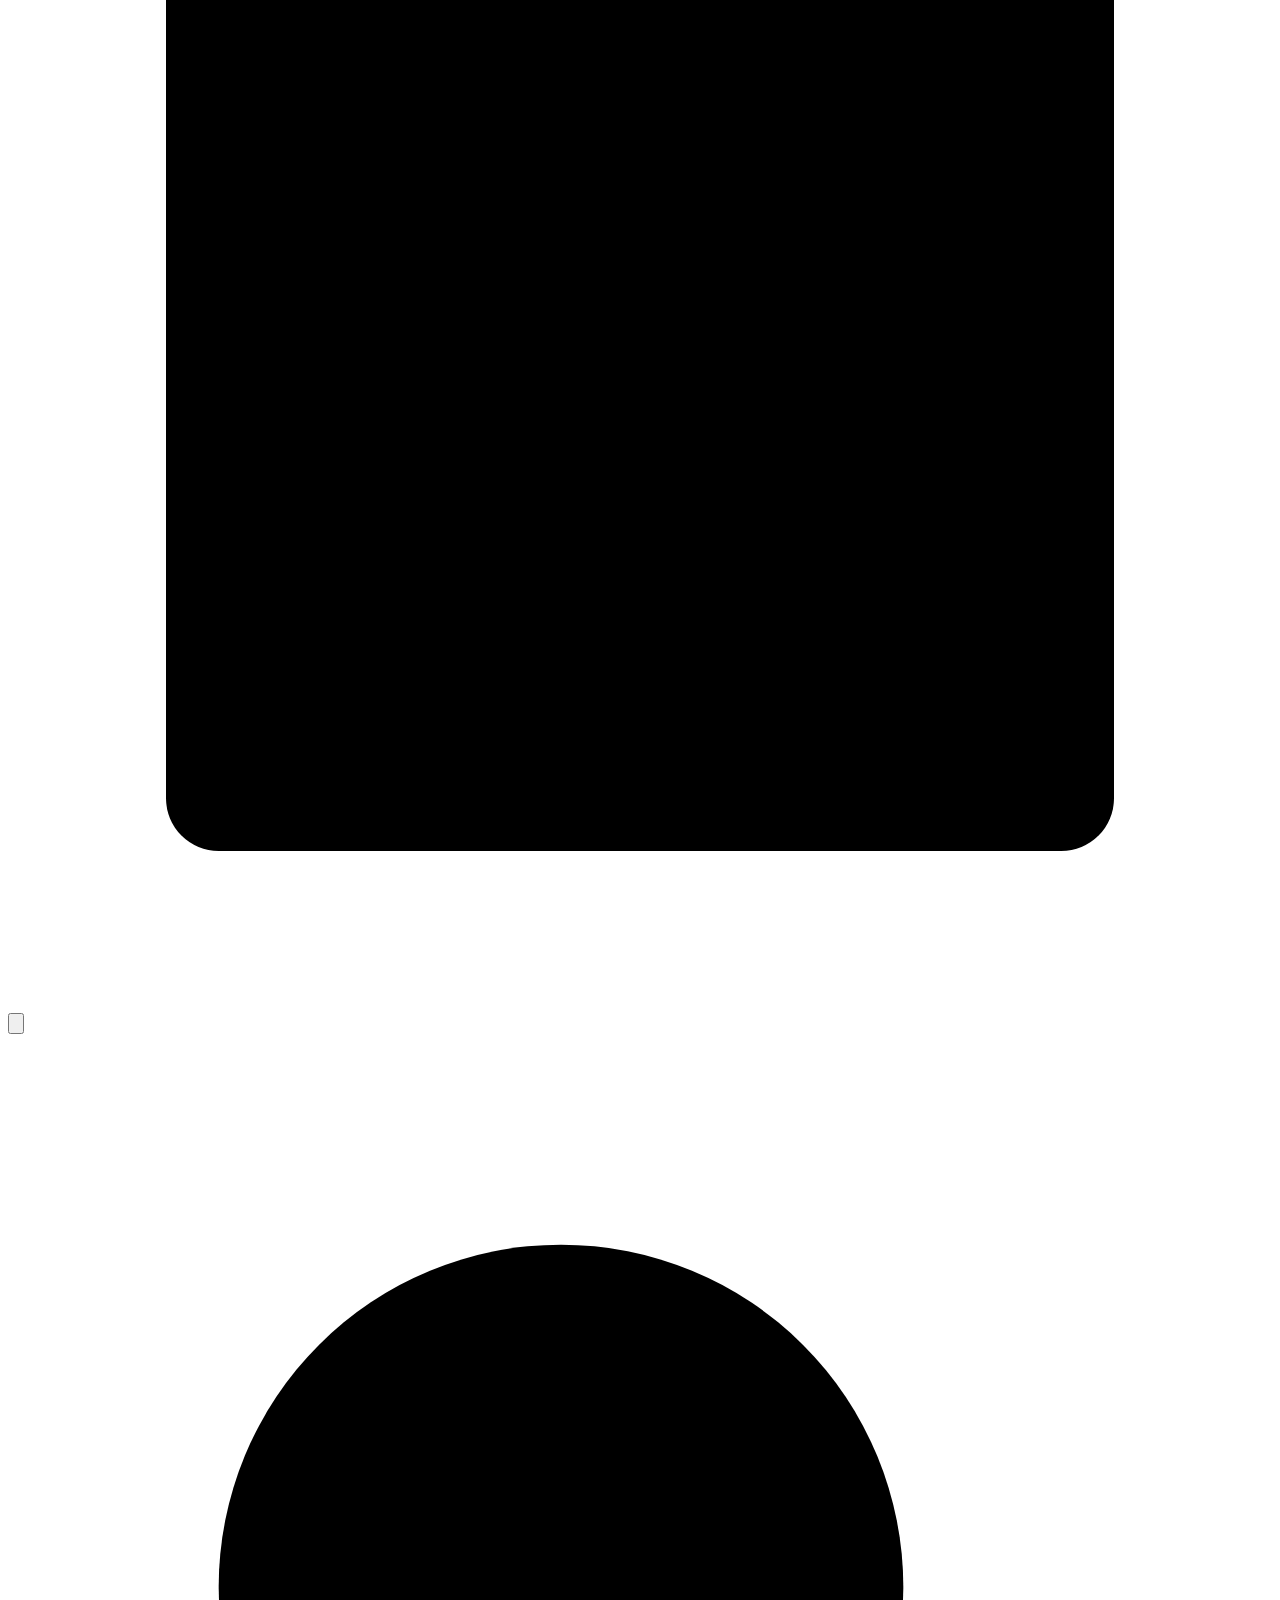
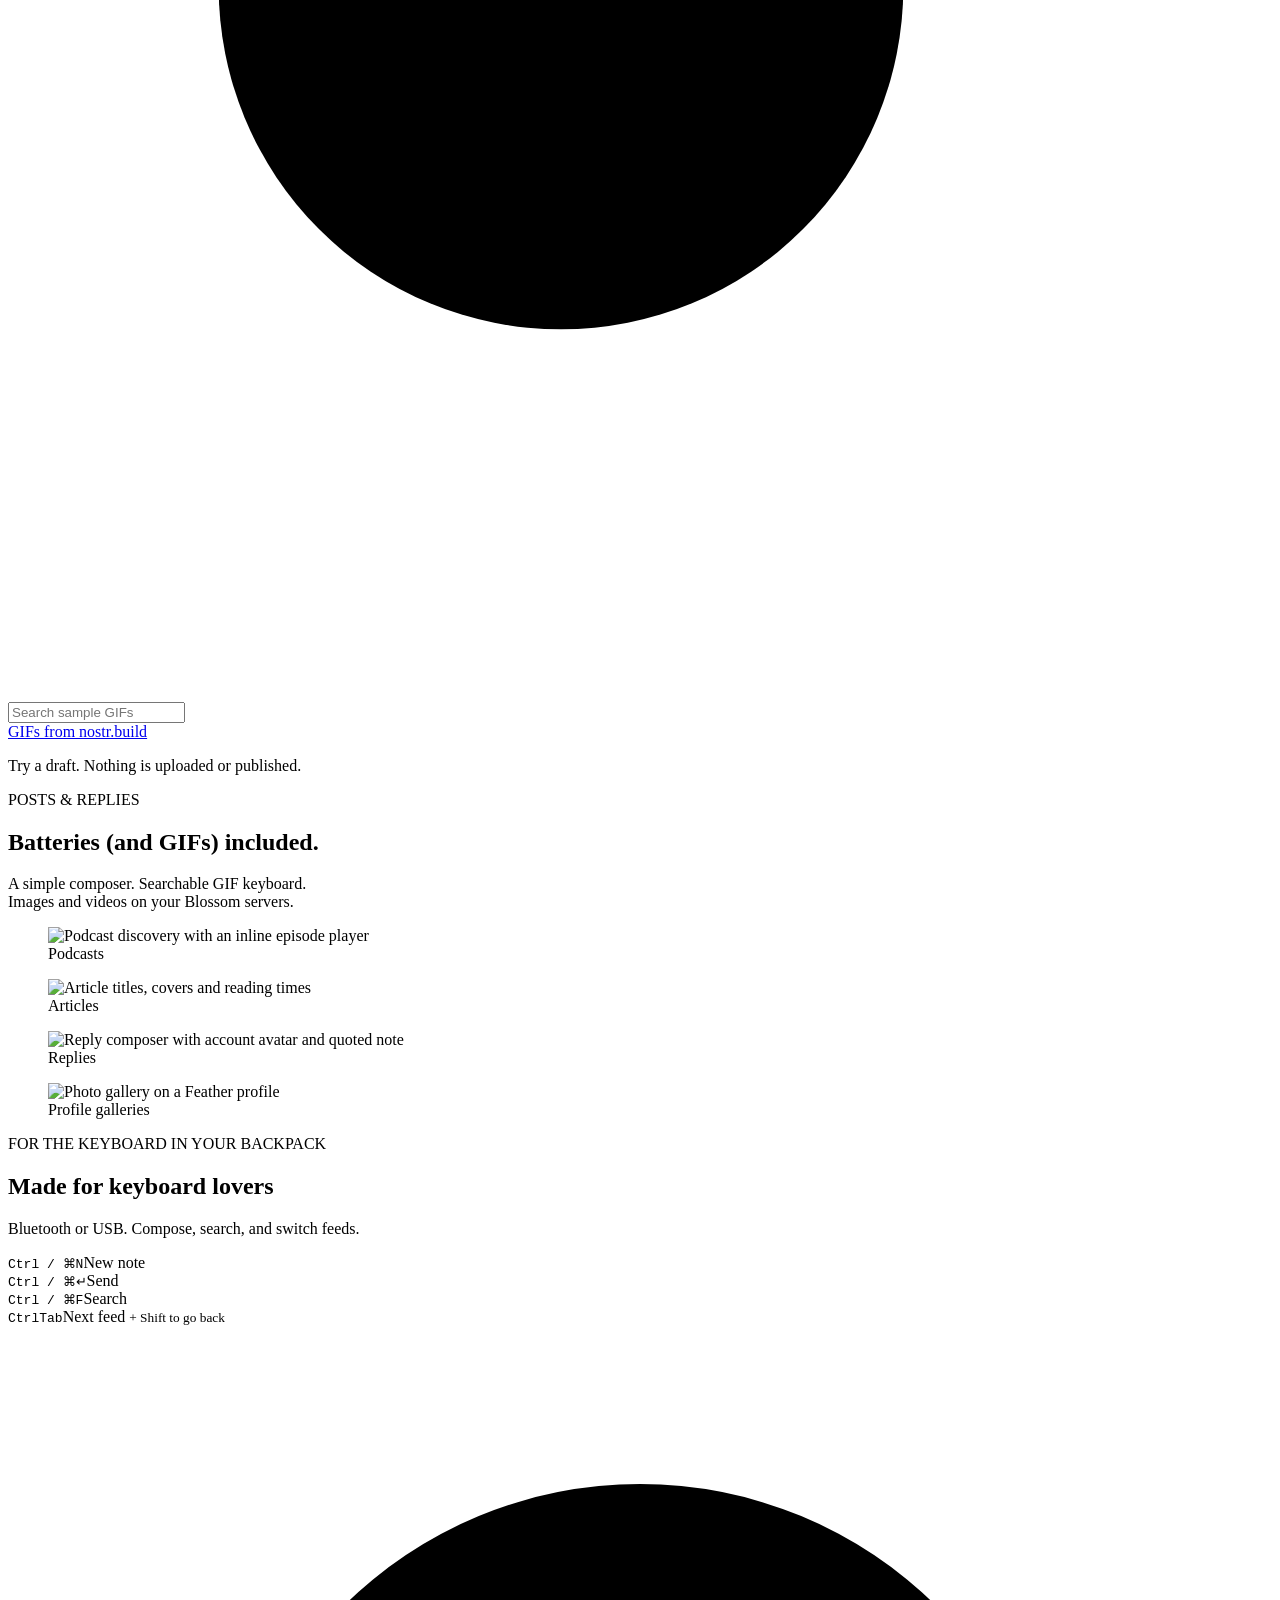
==== commit 71db5d6f: "feat: refresh themed website and Zapstore screenshots" ====
--- a/website/index.html
+++ b/website/index.html
@@ -20,10 +20,11 @@
 <feather-feed-switcher id="features" aria-label="Explore Feather feeds"></feather-feed-switcher>
 </section>
 <section class="media-section" aria-labelledby="media-title"><div class="wrap media-layout"><div class="section-copy"><p class="eyebrow">FULL-SCREEN MEDIA</p><h2 id="media-title">Swipe, tap, done.</h2><p>Photos edge to edge.<br>Video controls that feel like VLC.</p><div class="gesture-labels"><span><svg class="icon" aria-hidden="true" viewBox="0 0 24 24"><use href="#i-brightness"/></svg> Left: brightness</span><span><svg class="icon" aria-hidden="true" viewBox="0 0 24 24"><use href="#i-volume"/></svg> Right: volume</span><span><svg class="icon" aria-hidden="true" viewBox="0 0 24 24"><use href="#i-arrow"/></svg> Across: seek</span></div><p class="fine">Try dragging on the player.</p></div>
-<div class="player-demo"><div class="player" id="player"><video id="demo-video" loop muted playsinline preload="none" poster="/assets/demo/flower.jpg" aria-label="Video controls demo: a bee on a flower" controls><source src="/assets/demo/flower.mp4" type="video/mp4"></video><div class="player-top"><span><svg class="icon" aria-hidden="true" viewBox="0 0 24 24"><use href="#i-play"/></svg> Full-screen video</span><button type="button" class="icon-button" aria-label="Enter full screen" id="fullscreen"><svg class="icon" aria-hidden="true" viewBox="0 0 24 24"><use href="#i-full"/></svg></button></div><div class="gesture-surface" id="gesture-surface" aria-label="Drag vertically on the left for brightness, on the right for volume, or horizontally to seek"></div><output id="gesture-feedback" class="gesture-feedback" aria-live="polite"></output><div class="player-controls"><div class="timeline"><input id="seek" type="range" min="0" max="100" value="0" step="0.1" aria-label="Video position"></div><div class="transport"><button type="button" class="icon-button" aria-label="Play video" id="play"><svg class="icon" aria-hidden="true" viewBox="0 0 24 24"><use href="#i-play"/></svg></button><span class="time" id="video-time">0:00 / 0:05</span><div class="transport-spacer"></div><button class="speed" id="video-speed" aria-label="Playback speed: 1x" type="button">1×</button><button type="button" class="icon-button" aria-label="Unmute video" id="mute"><svg class="icon" aria-hidden="true" viewBox="0 0 24 24"><use href="#i-volume"/></svg></button></div></div></div><div class="player-tools"><label><svg class="icon" aria-hidden="true" viewBox="0 0 24 24"><use href="#i-brightness"/></svg><span class="sr-only">Preview brightness</span><input id="brightness" type="range" min="25" max="100" value="100"></label><label><svg class="icon" aria-hidden="true" viewBox="0 0 24 24"><use href="#i-volume"/></svg><span class="sr-only">Video volume</span><input id="volume" type="range" min="0" max="100" value="0"></label><span class="fine">Interactive preview · silent clip</span></div></div></div></section>
+<div class="player-demo"><figure class="player-capture"><img src="/assets/screens/video-fullscreen.webp" alt="A video playing full screen in Feather" width="720" height="1603" loading="lazy"><figcaption>Full-screen video</figcaption></figure><div class="player-interactive"><div class="player" id="player"><video id="demo-video" loop muted playsinline preload="none" poster="/assets/demo/flower.jpg" aria-label="Video controls demo: a bee on a flower" controls><source src="/assets/demo/flower.mp4" type="video/mp4"></video><div class="player-top"><span><svg class="icon" aria-hidden="true" viewBox="0 0 24 24"><use href="#i-play"/></svg> Full-screen video</span><button type="button" class="icon-button" aria-label="Enter full screen" id="fullscreen"><svg class="icon" aria-hidden="true" viewBox="0 0 24 24"><use href="#i-full"/></svg></button></div><div class="gesture-surface" id="gesture-surface" aria-label="Drag vertically on the left for brightness, on the right for volume, or horizontally to seek"></div><output id="gesture-feedback" class="gesture-feedback" aria-live="polite"></output><div class="player-controls"><div class="timeline"><input id="seek" type="range" min="0" max="100" value="0" step="0.1" aria-label="Video position"></div><div class="transport"><button type="button" class="icon-button" aria-label="Play video" id="play"><svg class="icon" aria-hidden="true" viewBox="0 0 24 24"><use href="#i-play"/></svg></button><span class="time" id="video-time">0:00 / 0:05</span><div class="transport-spacer"></div><button class="speed" id="video-speed" aria-label="Playback speed: 1x" type="button">1×</button><button type="button" class="icon-button" aria-label="Unmute video" id="mute"><svg class="icon" aria-hidden="true" viewBox="0 0 24 24"><use href="#i-volume"/></svg></button></div></div></div><div class="player-tools"><label><svg class="icon" aria-hidden="true" viewBox="0 0 24 24"><use href="#i-brightness"/></svg><span class="sr-only">Preview brightness</span><input id="brightness" type="range" min="25" max="100" value="100"></label><label><svg class="icon" aria-hidden="true" viewBox="0 0 24 24"><use href="#i-volume"/></svg><span class="sr-only">Video volume</span><input id="volume" type="range" min="0" max="100" value="0"></label><span class="fine">Interactive preview · silent clip</span></div></div></div></div></section>
 <section class="composer-section wrap" aria-labelledby="composer-title"><div class="composer-demo"><div class="composer-top"><span class="preview-tag">INTERACTIVE PREVIEW</span><img class="composer-avatar" src="/assets/feather.svg" width="38" height="38" alt="Feather demo account"></div><label class="sr-only" for="draft">Try writing a note</label><textarea id="draft" placeholder="What's on your mind?" maxlength="2000">GM ☀️
 </textarea><div id="attachment" class="attachment" hidden><video id="attached-video" muted loop playsinline preload="none"></video><img id="attached-still" alt="Attached GIF" hidden><button type="button" class="icon-button" aria-label="Remove attachment" id="remove-attachment"><svg class="icon" aria-hidden="true" viewBox="0 0 24 24"><use href="#i-close"/></svg></button></div><div class="composer-actions"><button type="button" id="gif-toggle" class="circle-button" aria-expanded="true" aria-controls="gif-picker">GIF</button><div class="transport-spacer"></div><label class="circle-button media-pick" aria-label="Attach a local image or video" tabindex="0"><svg class="icon" aria-hidden="true" viewBox="0 0 24 24"><use href="#i-photo"/></svg><input type="file" id="local-media" accept="image/*,video/*" hidden></label><button type="button" class="circle-button send-button" id="demo-send" aria-label="Preview your note"><svg class="icon" aria-hidden="true" viewBox="0 0 24 24"><use href="#i-send"/></svg></button></div><div class="gif-picker" id="gif-picker"><div class="picker-search"><svg class="icon" aria-hidden="true" viewBox="0 0 24 24"><use href="#i-search"/></svg><input id="gif-search" type="search" placeholder="Search sample GIFs" aria-label="Search sample GIFs" maxlength="80"></div><div class="gif-grid" id="gif-grid"></div><p id="gif-empty" hidden>No sample GIFs found. Try “good morning”, “sunrise”, or “zap”.</p><a class="gif-attribution" href="https://nostr.build">GIFs from nostr.build</a></div><p class="composer-status" id="composer-status" role="status">Try a draft. Nothing is uploaded or published.</p></div>
 <div class="section-copy"><p class="eyebrow">POSTS &amp; REPLIES</p><h2 id="composer-title">Batteries (and GIFs) included.</h2><p>A simple composer. Searchable GIF keyboard.<br>Images and videos on your Blossom servers.</p></div></section>
+<section class="screen-showcase wrap" aria-label="Inside Feather"><figure><picture><source media="(prefers-color-scheme: dark)" srcset="/assets/screens/podcasts-dark.webp"><img src="/assets/screens/podcasts-light.webp" alt="Podcast discovery with an inline episode player" width="720" height="1483" loading="lazy"></picture><figcaption>Podcasts</figcaption></figure><figure><picture><source media="(prefers-color-scheme: dark)" srcset="/assets/screens/articles-dark.webp"><img src="/assets/screens/articles-light.webp" alt="Article titles, covers and reading times" width="720" height="1483" loading="lazy"></picture><figcaption>Articles</figcaption></figure><figure><picture><source media="(prefers-color-scheme: dark)" srcset="/assets/screens/reply-dark.webp"><img src="/assets/screens/reply-light.webp" alt="Reply composer with account avatar and quoted note" width="720" height="1483" loading="lazy"></picture><figcaption>Replies</figcaption></figure><figure><picture><source media="(prefers-color-scheme: dark)" srcset="/assets/screens/profile-photos-dark.webp"><img src="/assets/screens/profile-photos-light.webp" alt="Photo gallery on a Feather profile" width="720" height="1563" loading="lazy"></picture><figcaption>Profile galleries</figcaption></figure></section>
 <section class="keyboard-section wrap" id="external-keyboards" aria-labelledby="keyboard-title"><div><p class="eyebrow">FOR THE KEYBOARD IN YOUR BACKPACK</p><h2 id="keyboard-title">Made for keyboard lovers</h2><p>Bluetooth or USB. Compose, search, and switch feeds.</p></div><div class="shortcut-grid"><div><span class="keys"><kbd>Ctrl / ⌘</kbd><kbd>N</kbd></span><span>New note</span></div><div><span class="keys"><kbd>Ctrl / ⌘</kbd><kbd>↵</kbd></span><span>Send</span></div><div><span class="keys"><kbd>Ctrl / ⌘</kbd><kbd>F</kbd></span><span>Search</span></div><div><span class="keys"><kbd>Ctrl</kbd><kbd>Tab</kbd></span><span>Next feed <small>+ Shift to go back</small></span></div></div></section>
 <section class="details-section wrap" aria-label="More Feather features"><article><svg class="icon" aria-hidden="true" viewBox="0 0 24 24"><use href="#i-headphones"/></svg><h3>Value-for-value podcasts</h3><p>Discover episodes. Listen in the background. Up to 3× speed.</p></article><article><svg class="icon" aria-hidden="true" viewBox="0 0 24 24"><use href="#i-bolt"/></svg><h3>21 sats. One tap.</h3><p>NWC wallets. Hold to choose an amount and add a message.</p></article><article><svg class="icon" aria-hidden="true" viewBox="0 0 24 24"><use href="#i-heart"/></svg><h3>Your kind of reaction</h3><p>Recent favorites, searchable emoji, and custom packs.</p></article><article><svg class="icon" aria-hidden="true" viewBox="0 0 24 24"><use href="#i-reply"/></svg><h3>Threads that connect</h3><p>Follow the conversation, with replies loaded in place.</p></article><article><svg class="icon" aria-hidden="true" viewBox="0 0 24 24"><use href="#i-book"/></svg><h3>More than a notes feed</h3><p>Articles, highlights, voice notes, apps, and more kinds to explore.</p></article><article><svg class="icon" aria-hidden="true" viewBox="0 0 24 24"><use href="#i-lock"/></svg><h3>Sane defaults</h3><p>Your signer keeps your keys. Sensitive content stays hidden. Cached notes work offline.</p></article></section>
 <section class="nostr-section wrap" id="nostr-development"><div><p class="eyebrow">BUILT IN THE OPEN</p><h2>Code &amp; conversation. On Nostr.</h2><p>Report bugs and suggest features in Feather.<br>Follow development through ngit and GRASP.</p></div><a class="text-link" href="https://gitworkshop.dev/npub1dergggklka99wwrs92yz8wdjs952h2ux2ha2ed598ngwu9w7a6fsh9xzpc/relay.ngit.dev/feather">Explore the source <svg class="icon" aria-hidden="true" viewBox="0 0 24 24"><use href="#i-arrow"/></svg></a></section>
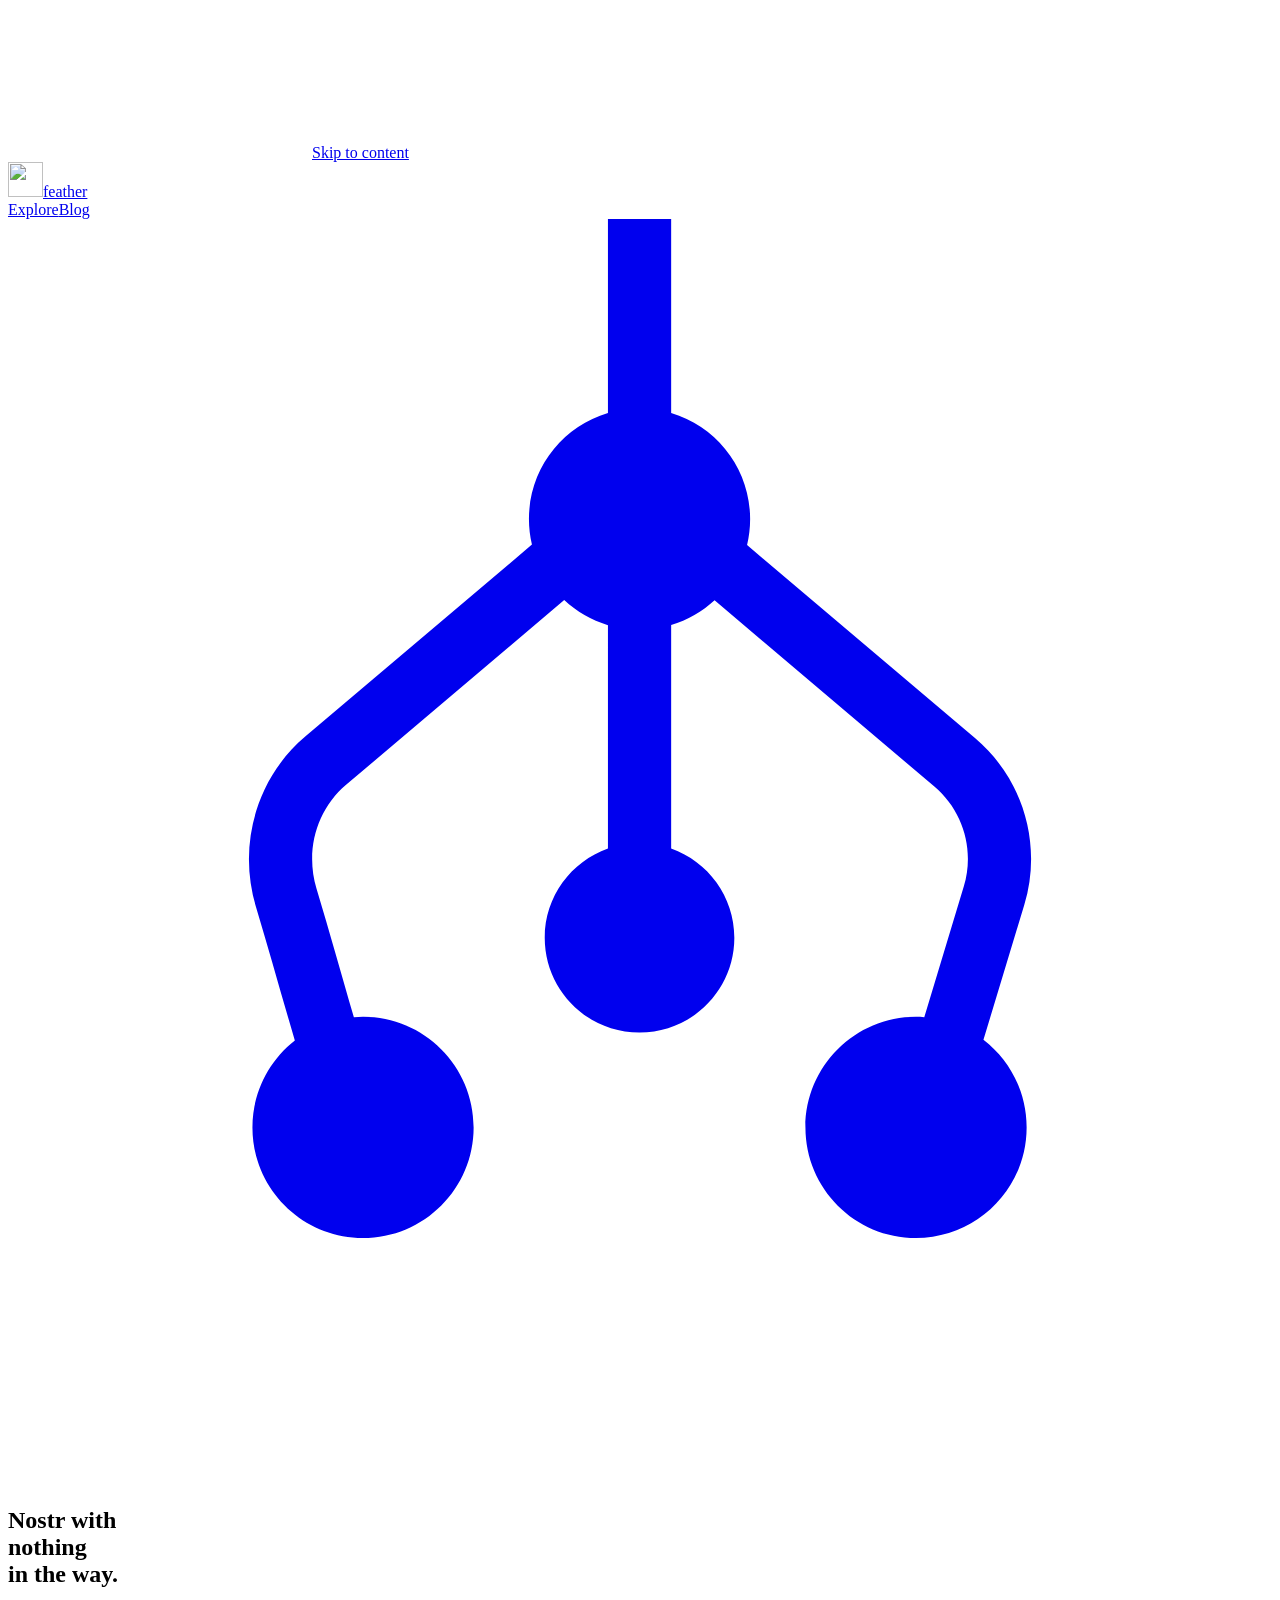
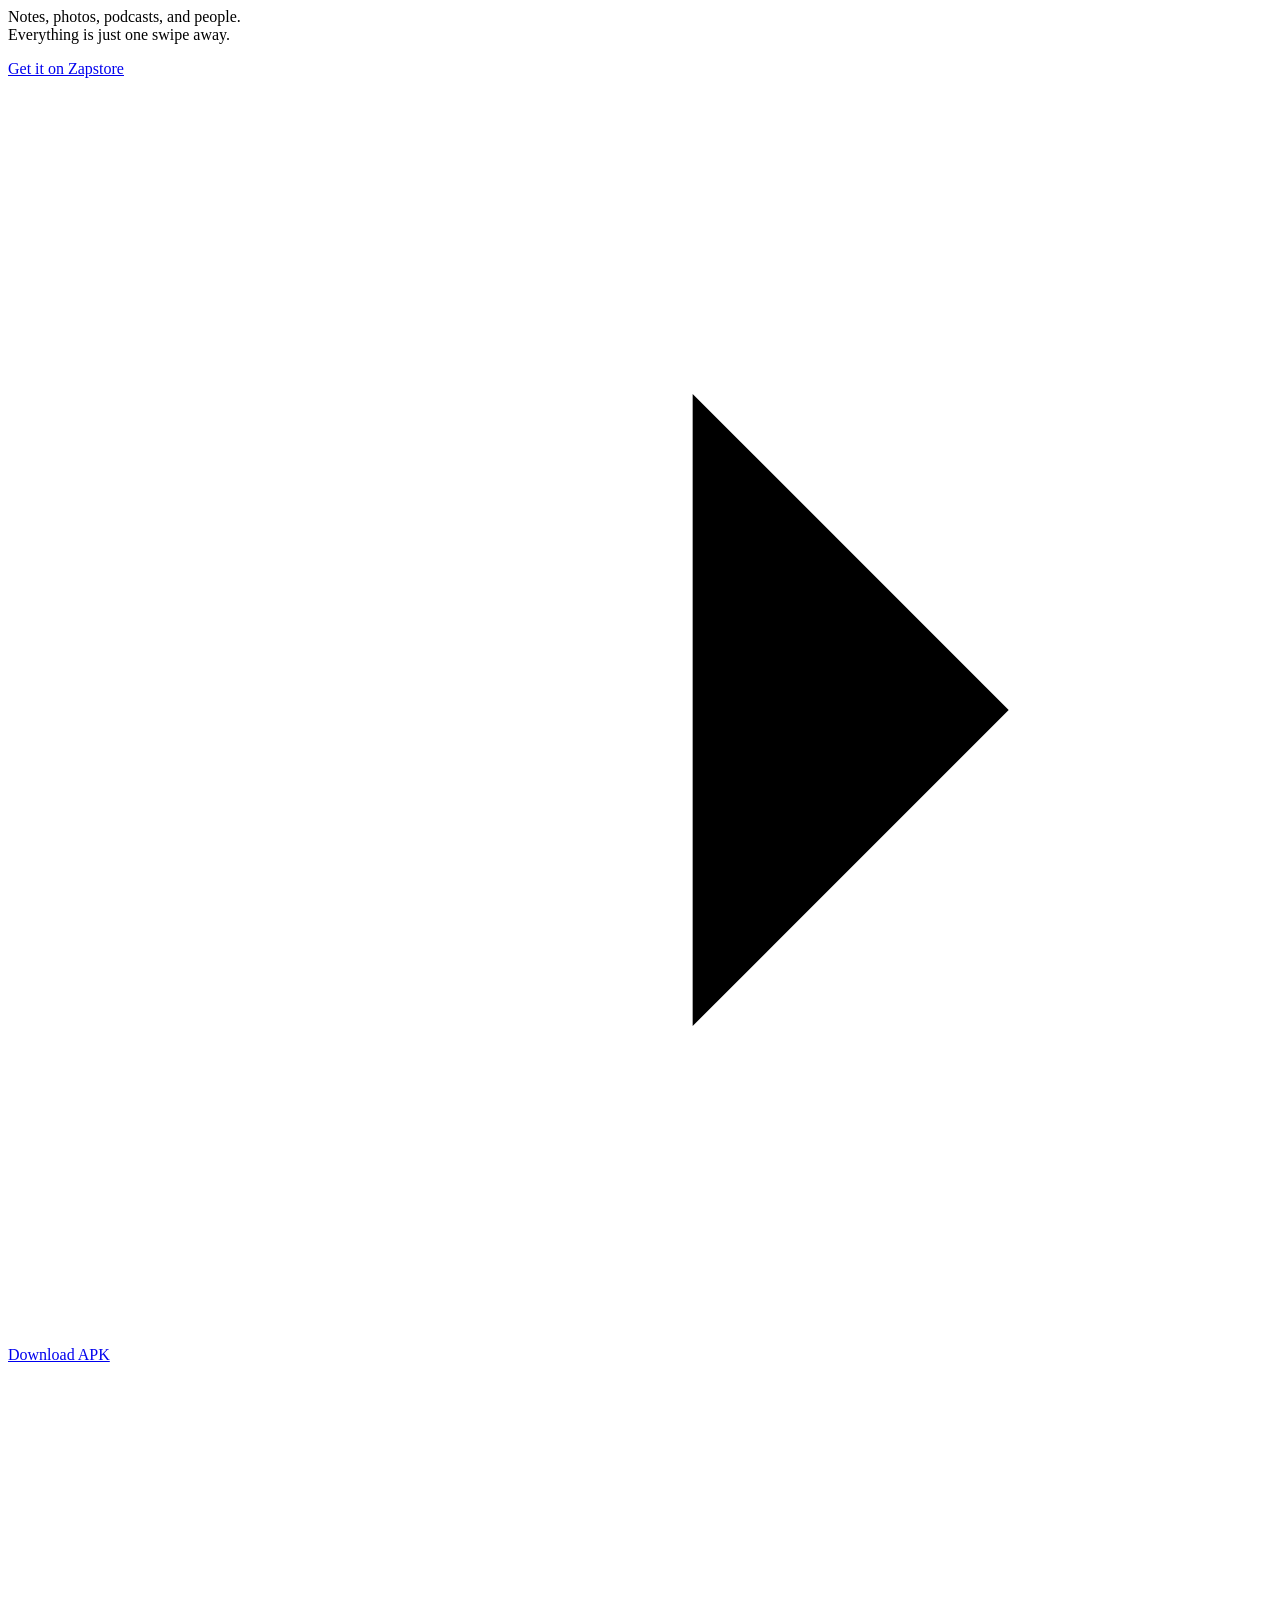
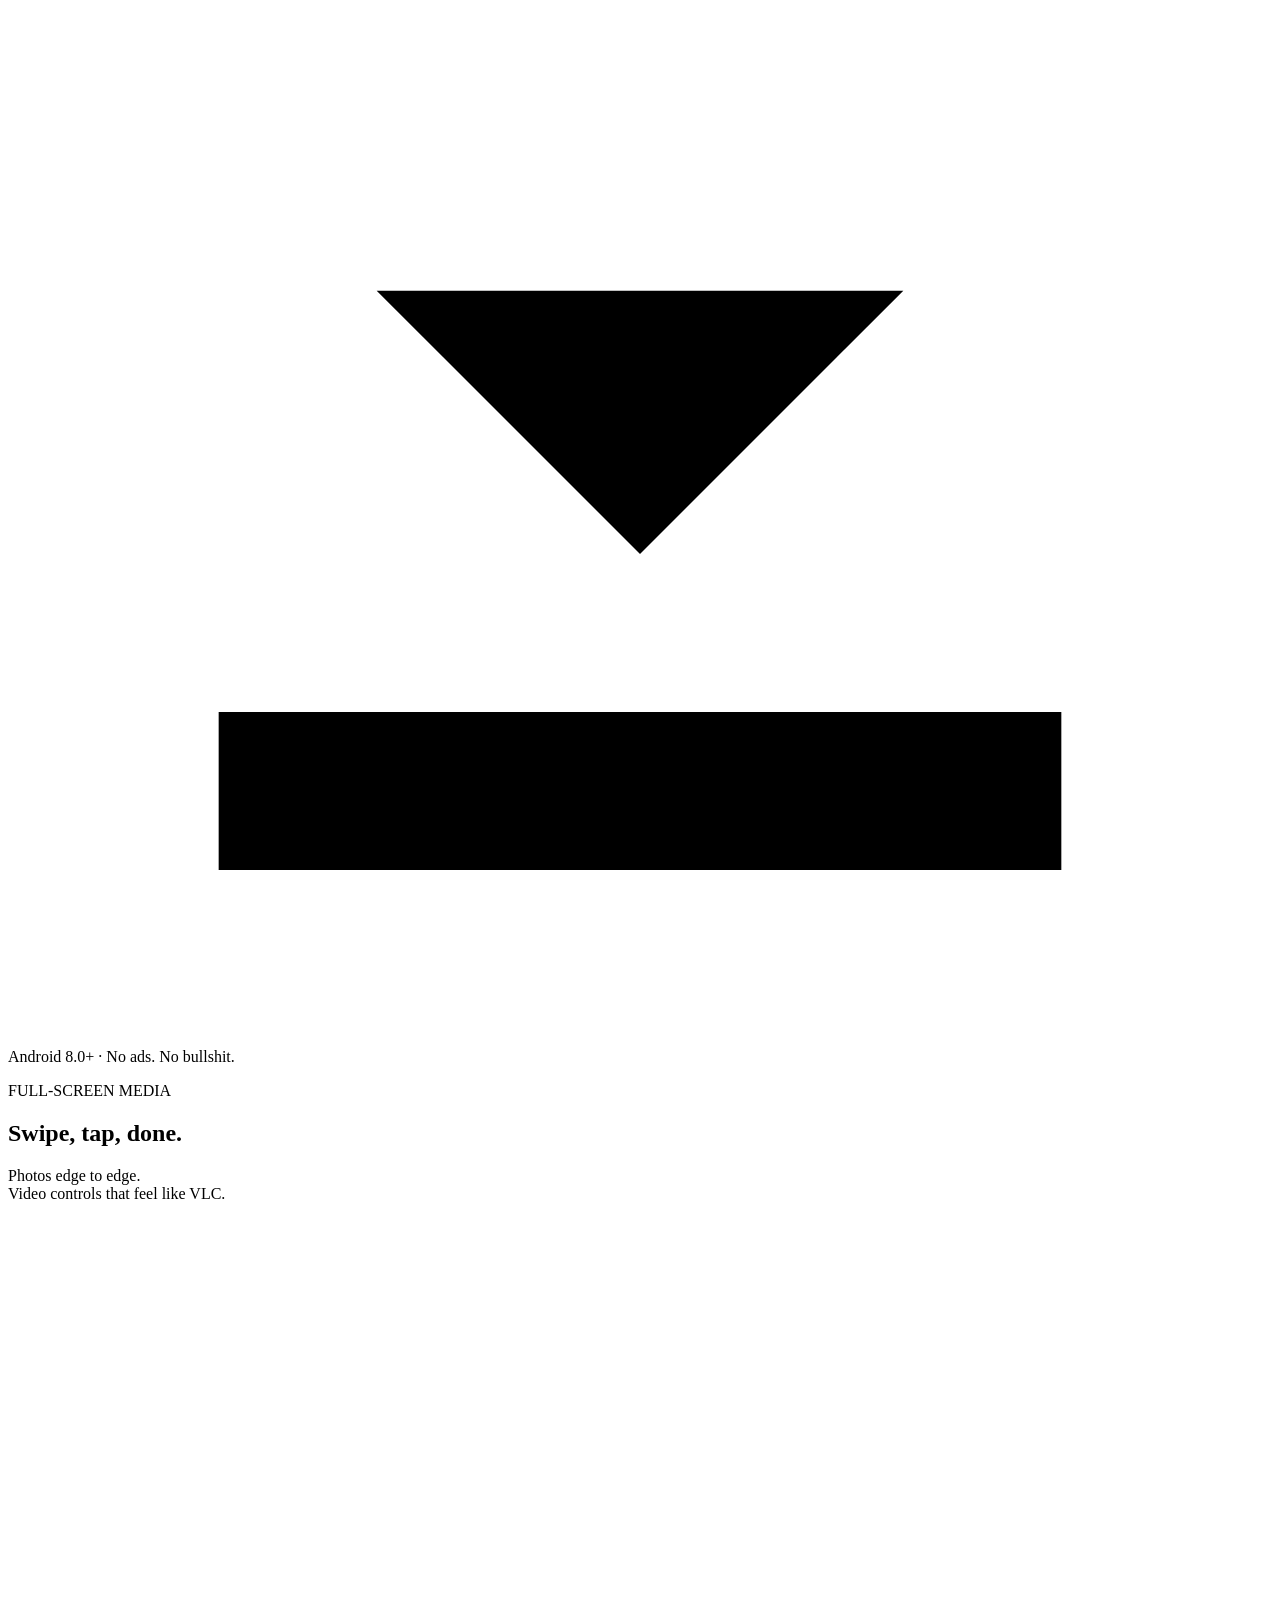
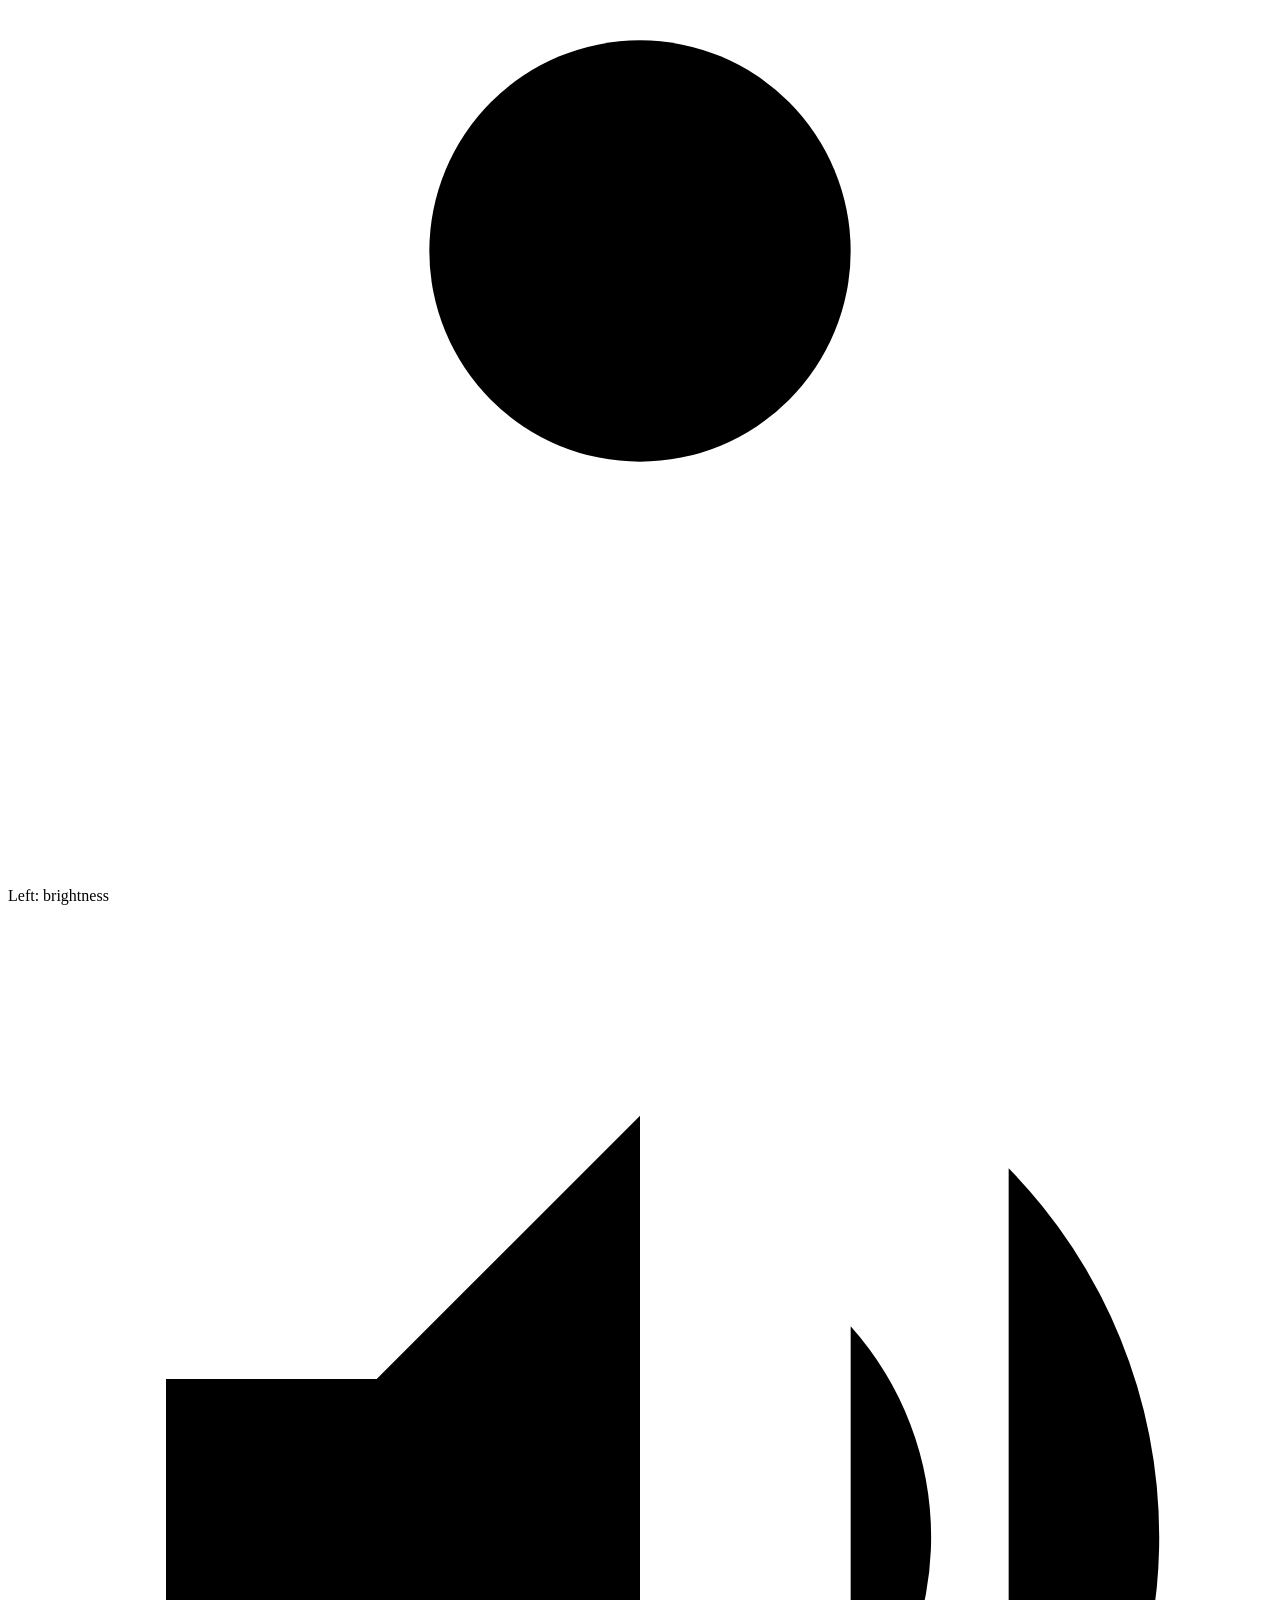
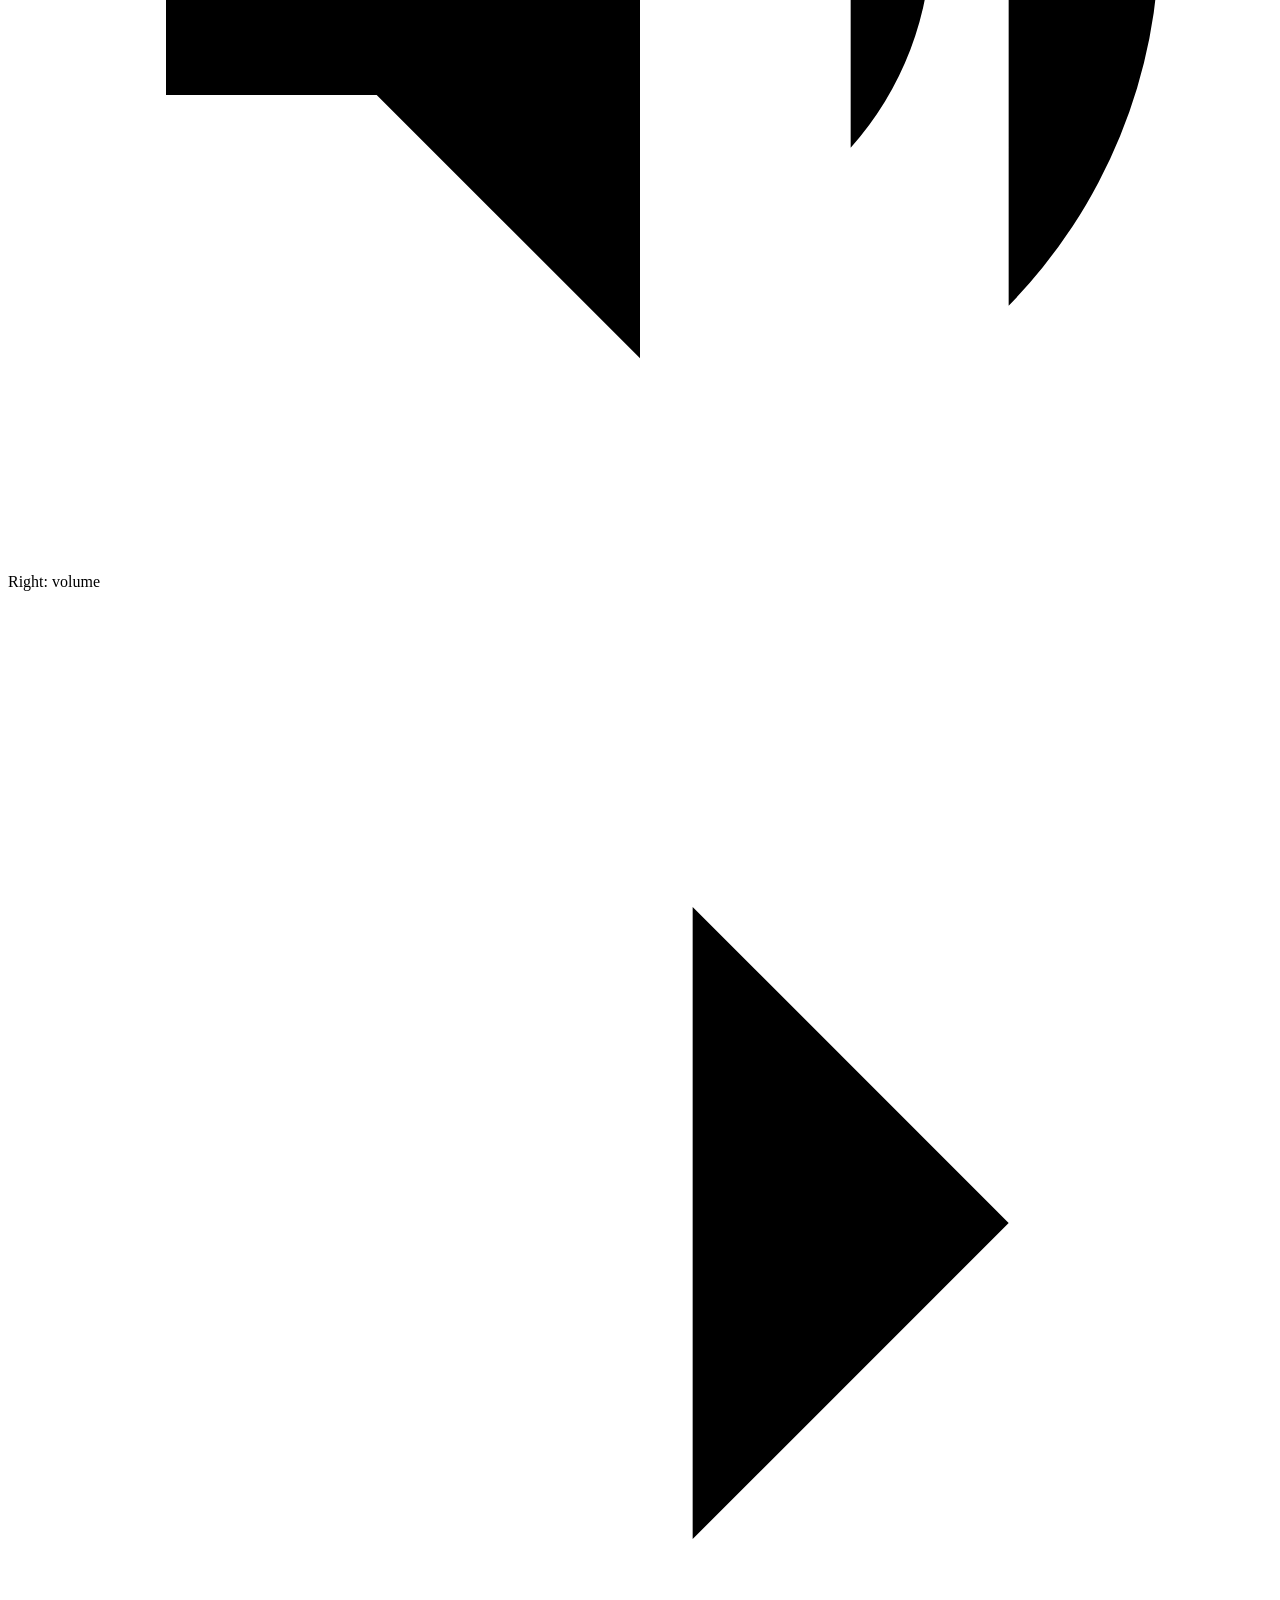
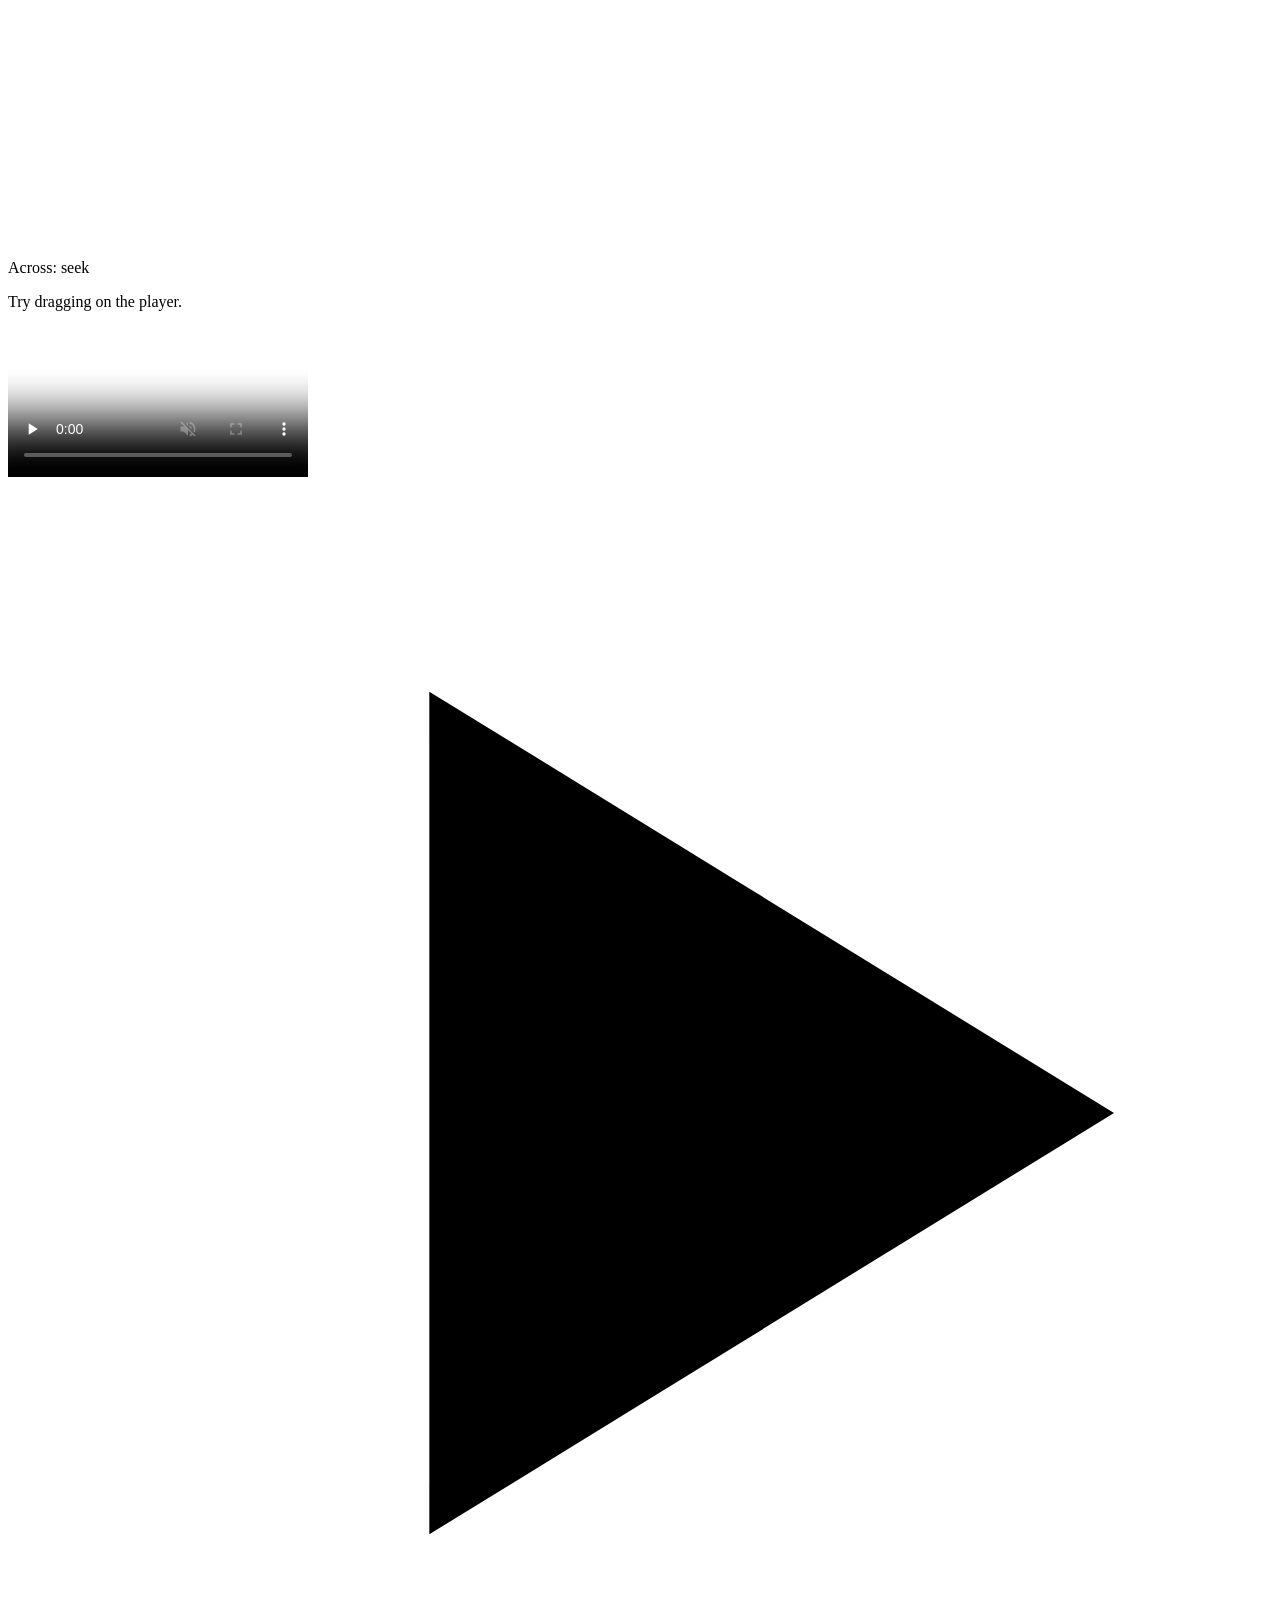
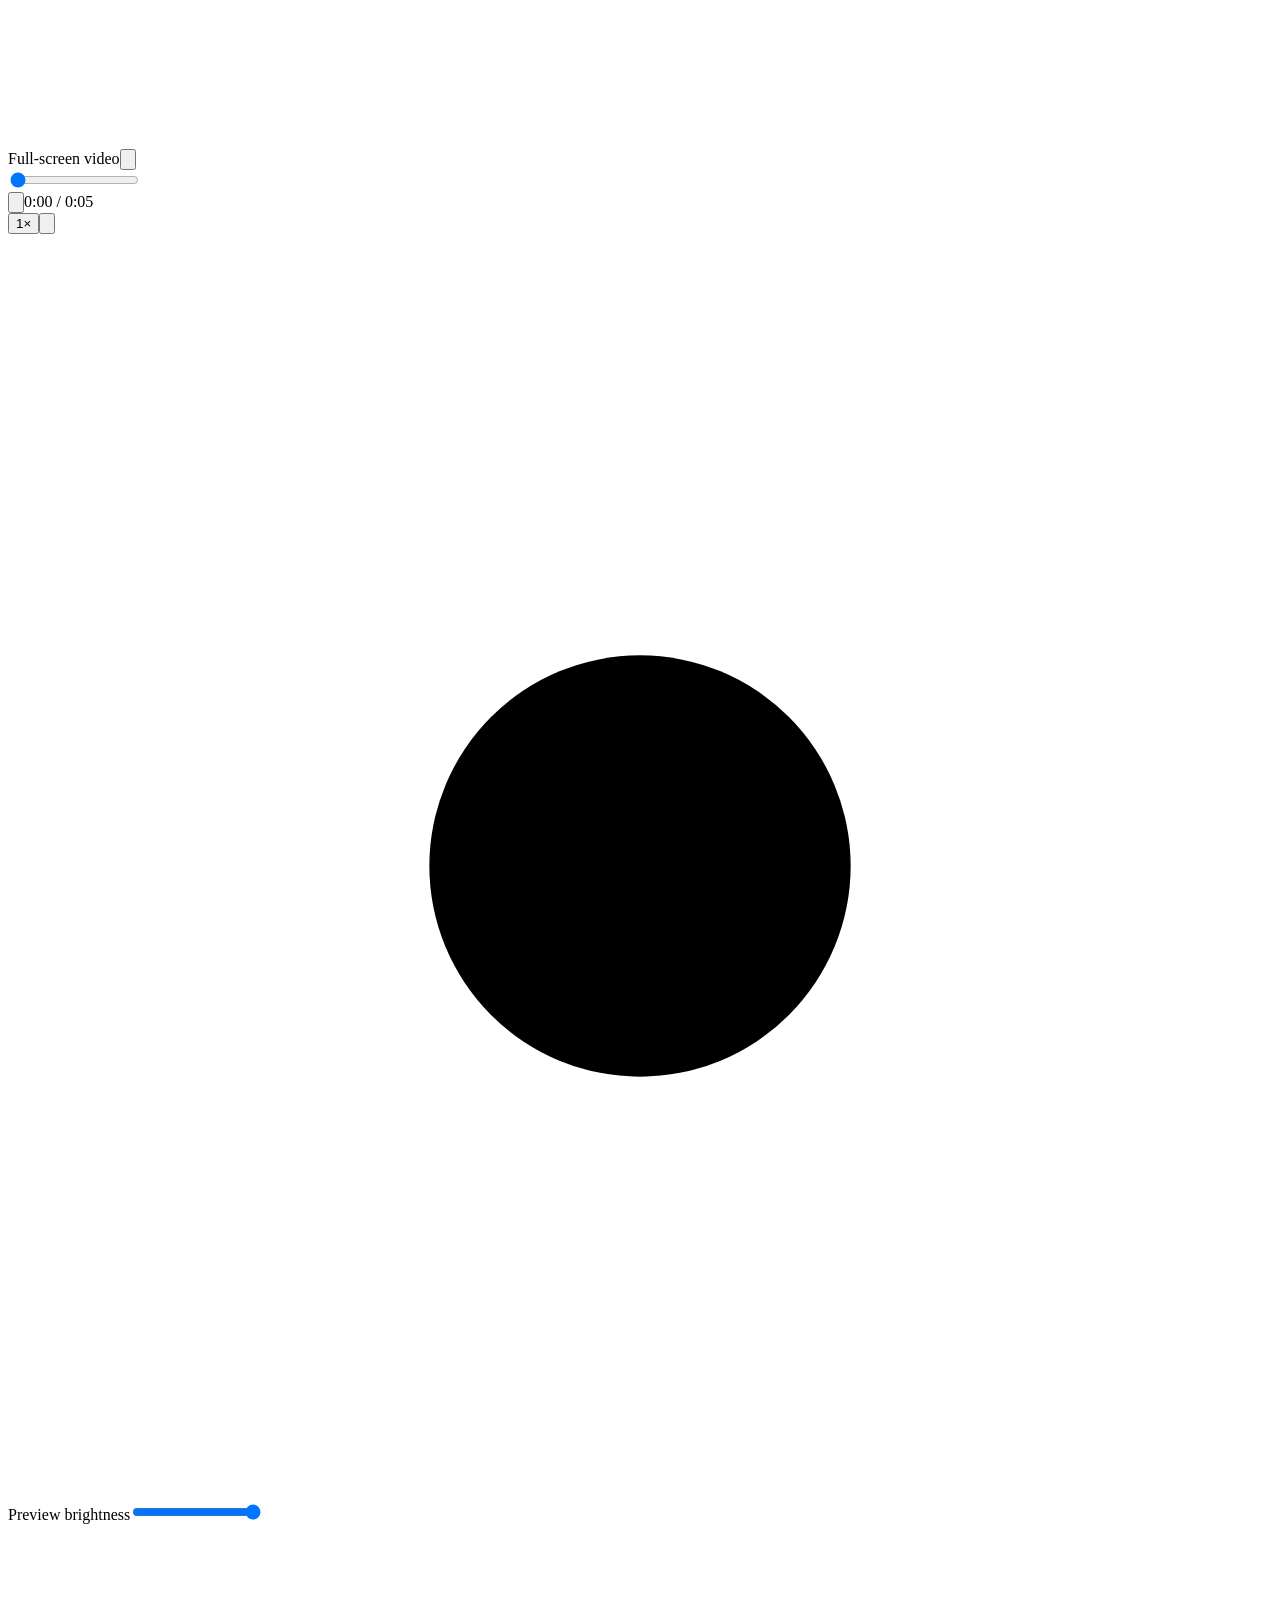
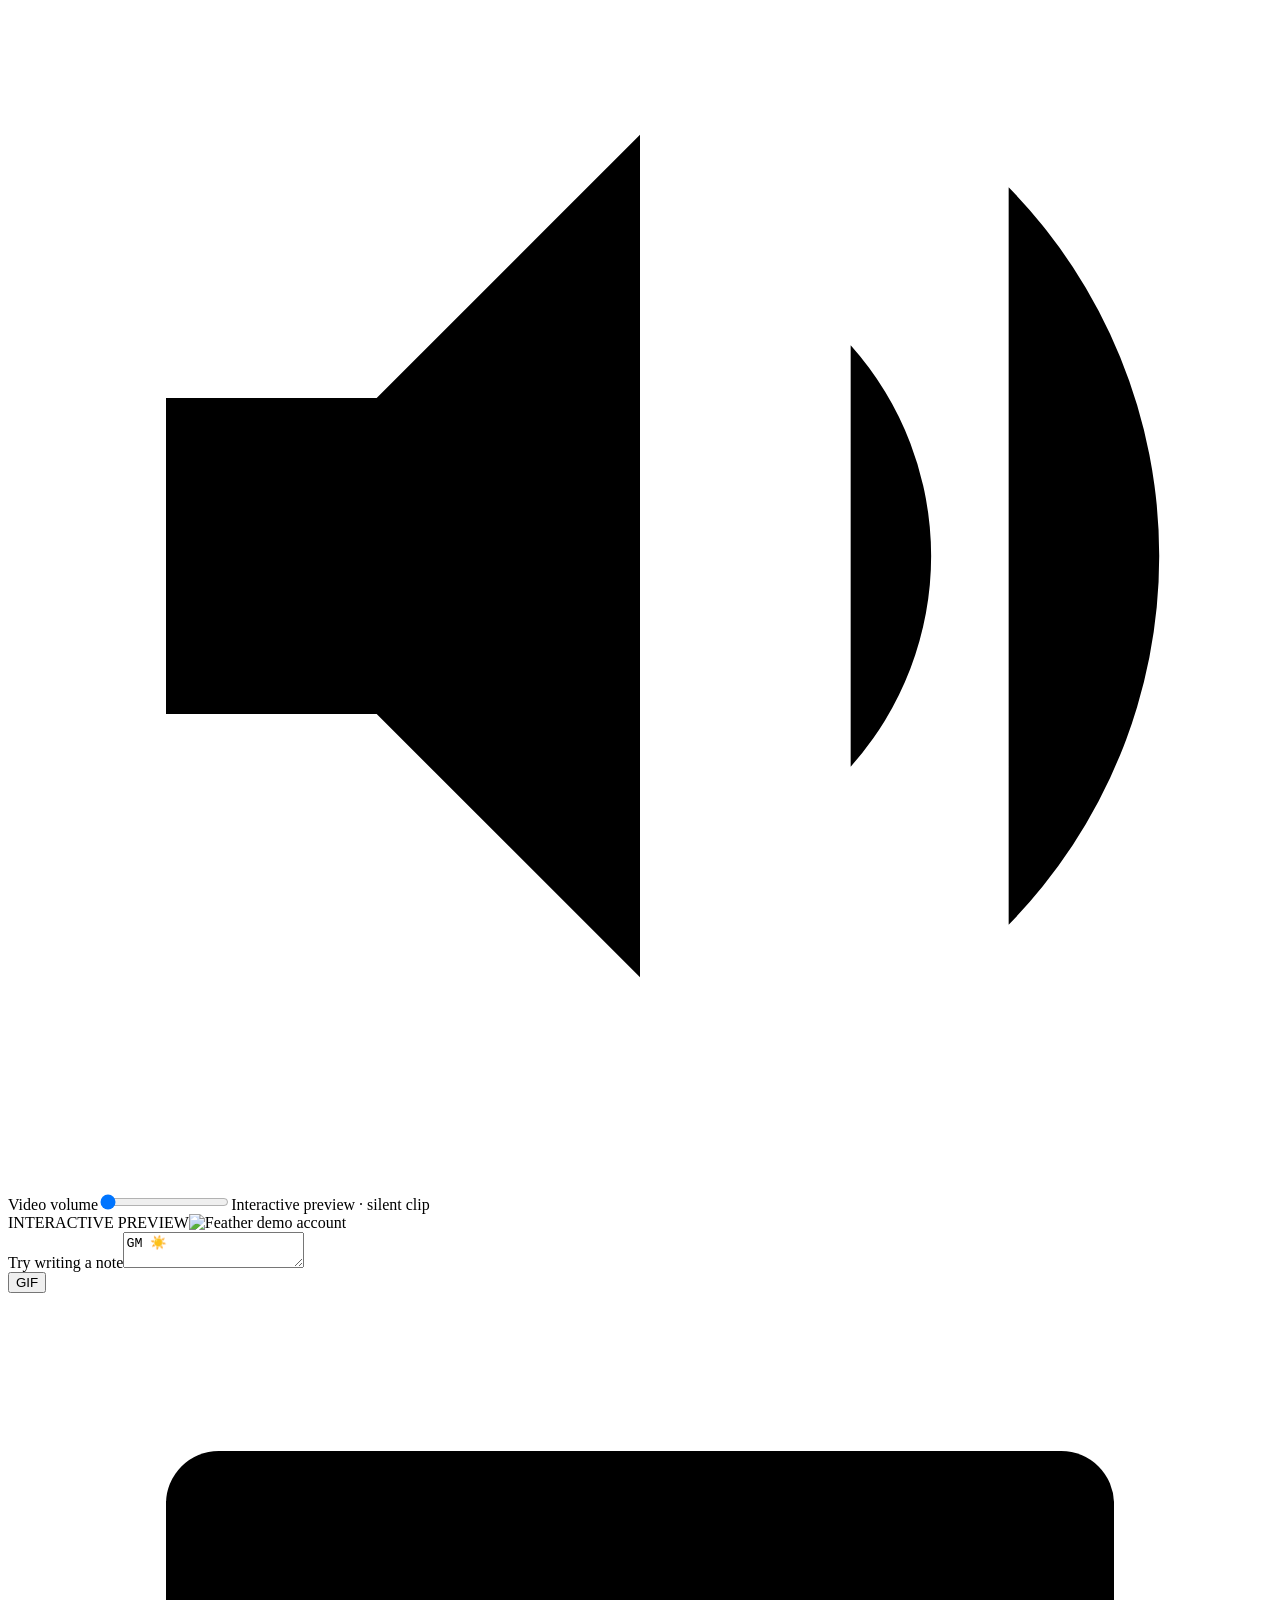
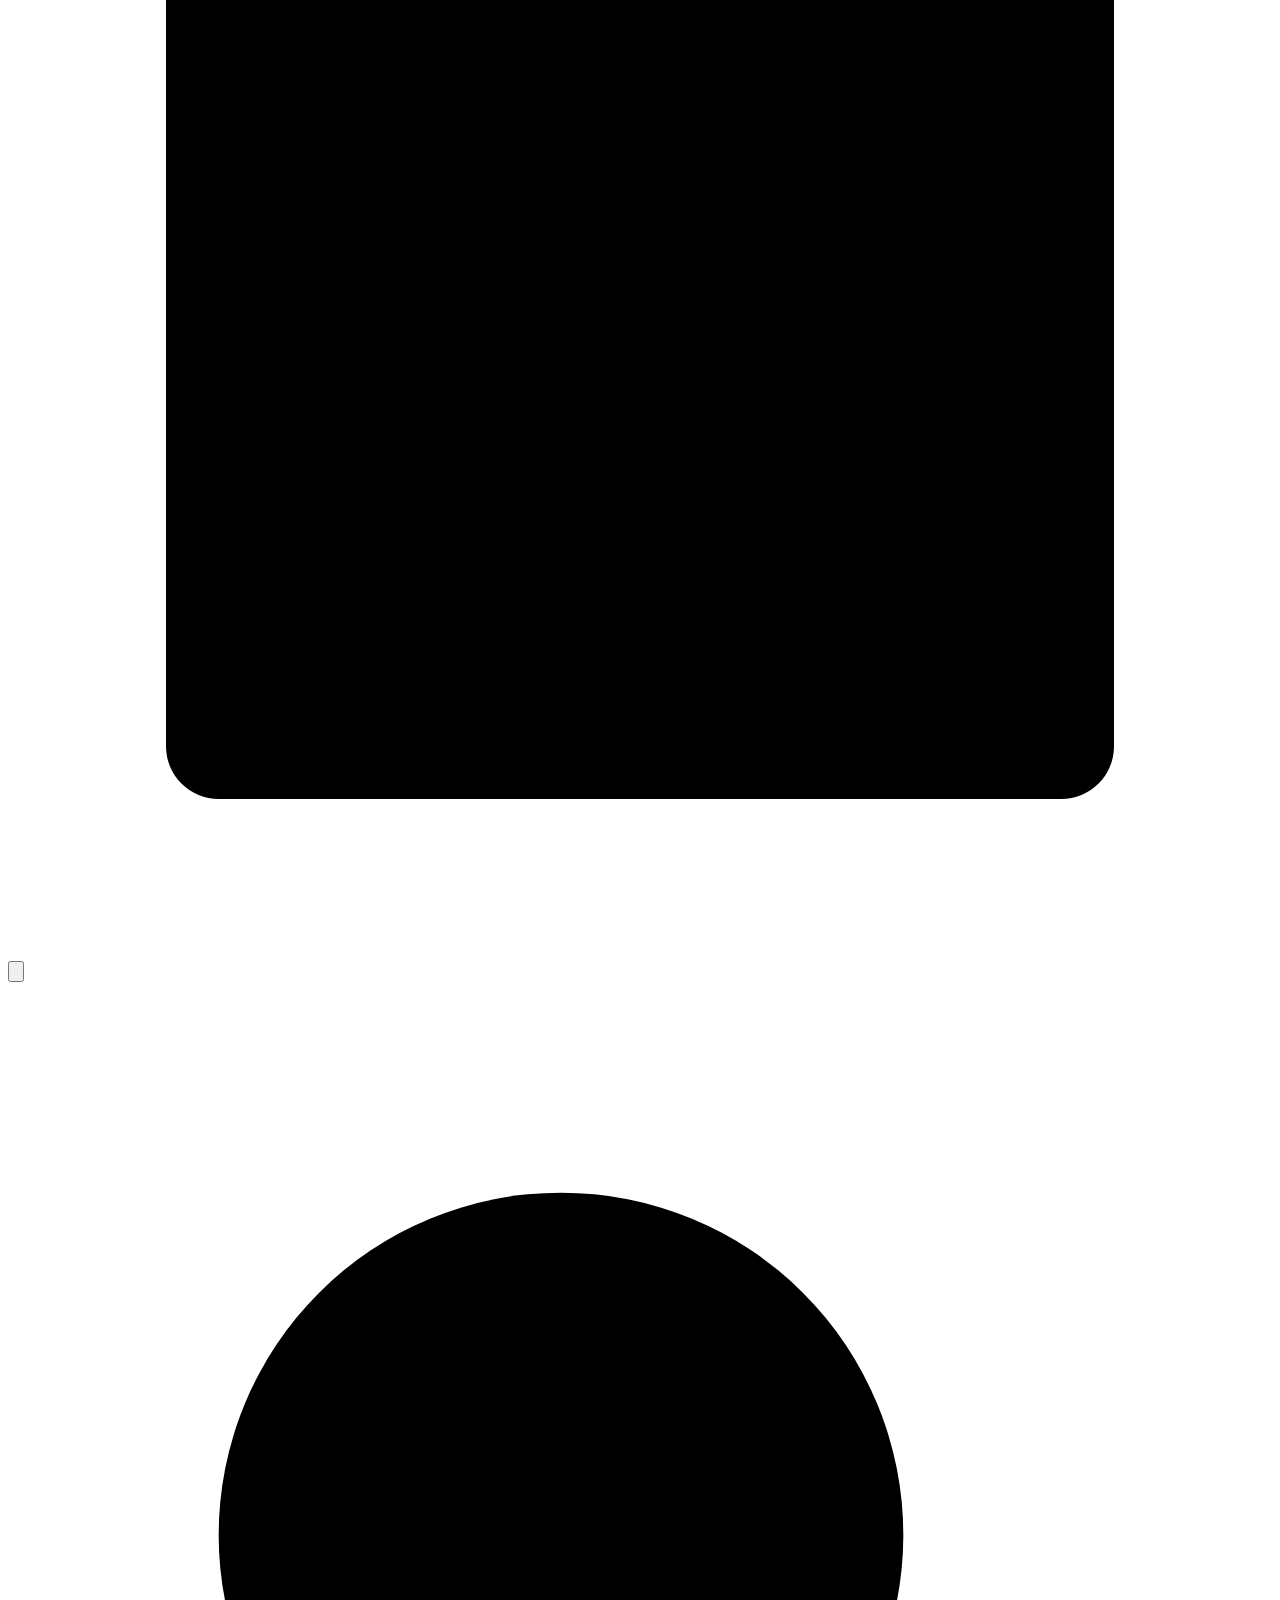
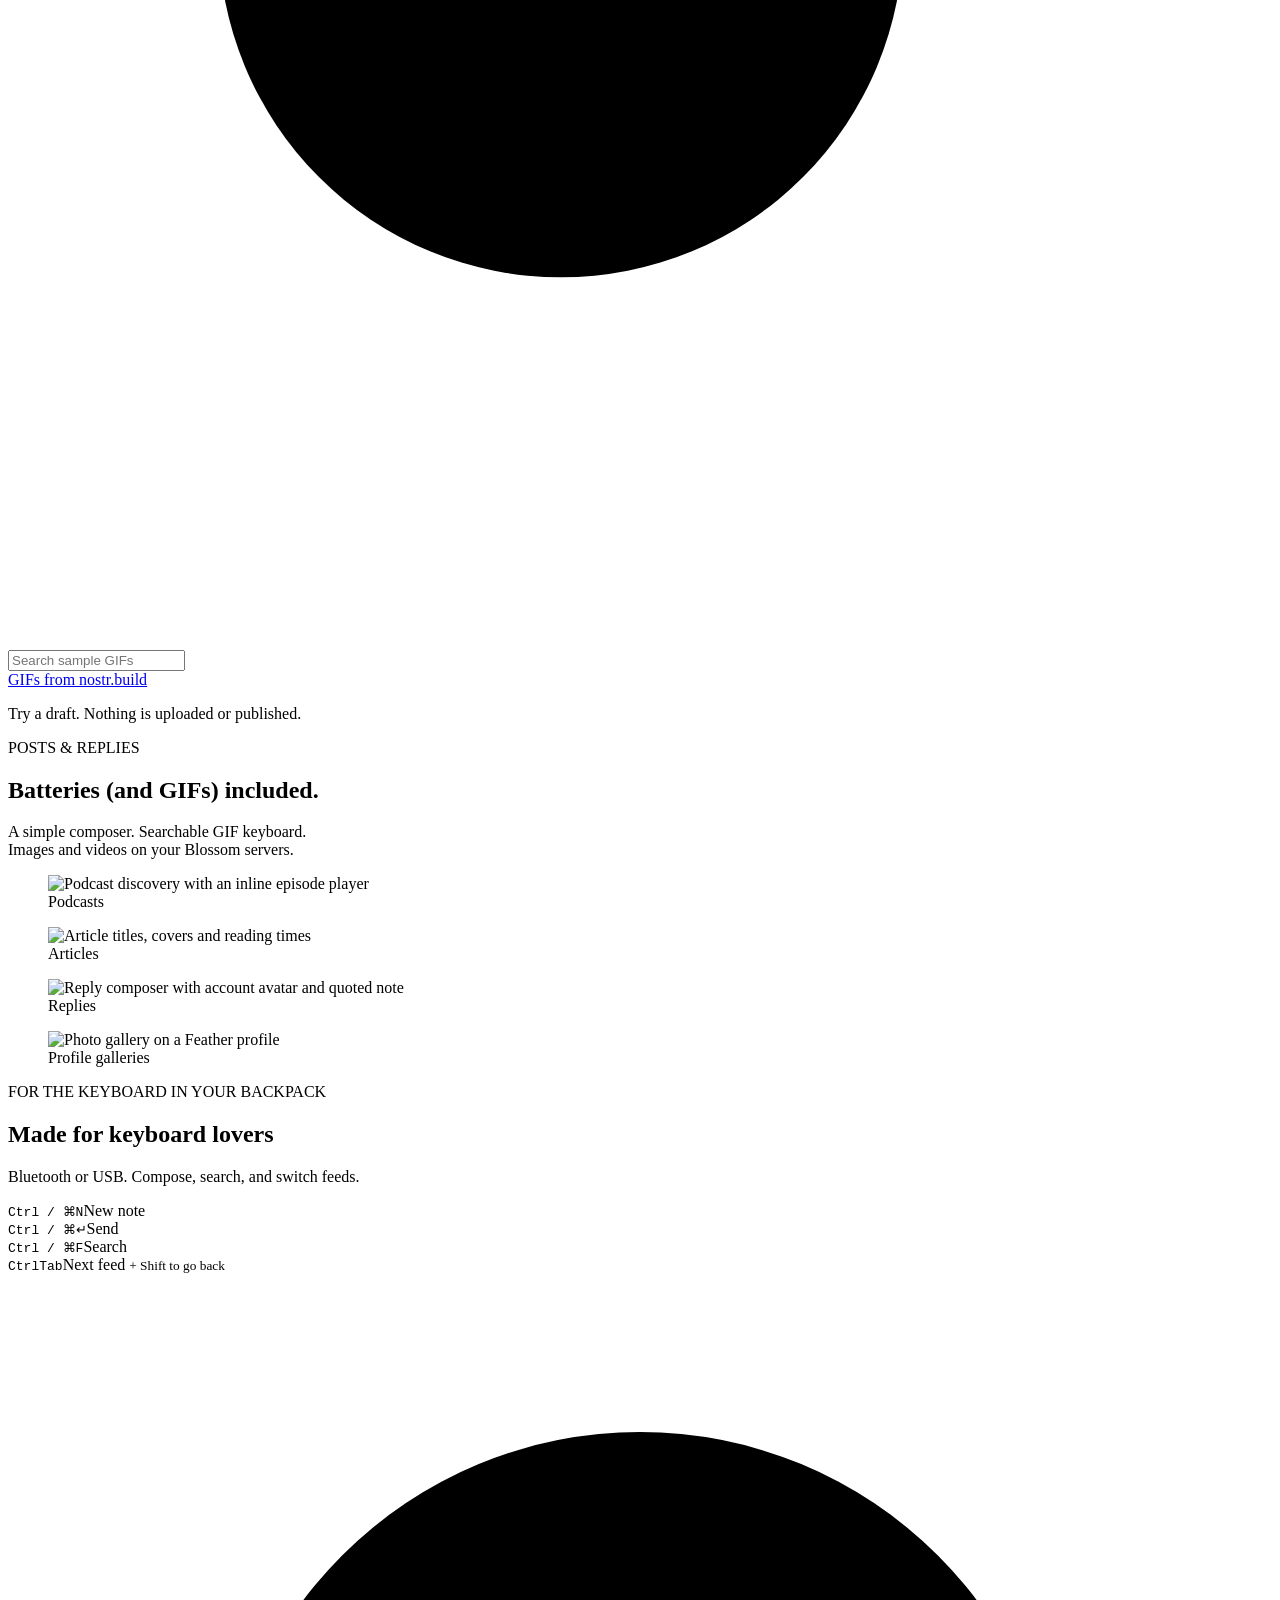
==== commit 3586f247: "fix: remove duplicate screenshot from website video demo" ====
--- a/website/index.html
+++ b/website/index.html
@@ -20,13 +20,13 @@
 <feather-feed-switcher id="features" aria-label="Explore Feather feeds"></feather-feed-switcher>
 </section>
 <section class="media-section" aria-labelledby="media-title"><div class="wrap media-layout"><div class="section-copy"><p class="eyebrow">FULL-SCREEN MEDIA</p><h2 id="media-title">Swipe, tap, done.</h2><p>Photos edge to edge.<br>Video controls that feel like VLC.</p><div class="gesture-labels"><span><svg class="icon" aria-hidden="true" viewBox="0 0 24 24"><use href="#i-brightness"/></svg> Left: brightness</span><span><svg class="icon" aria-hidden="true" viewBox="0 0 24 24"><use href="#i-volume"/></svg> Right: volume</span><span><svg class="icon" aria-hidden="true" viewBox="0 0 24 24"><use href="#i-arrow"/></svg> Across: seek</span></div><p class="fine">Try dragging on the player.</p></div>
-<div class="player-demo"><figure class="player-capture"><img src="/assets/screens/video-fullscreen.webp" alt="A video playing full screen in Feather" width="720" height="1603" loading="lazy"><figcaption>Full-screen video</figcaption></figure><div class="player-interactive"><div class="player" id="player"><video id="demo-video" loop muted playsinline preload="none" poster="/assets/demo/flower.jpg" aria-label="Video controls demo: a bee on a flower" controls><source src="/assets/demo/flower.mp4" type="video/mp4"></video><div class="player-top"><span><svg class="icon" aria-hidden="true" viewBox="0 0 24 24"><use href="#i-play"/></svg> Full-screen video</span><button type="button" class="icon-button" aria-label="Enter full screen" id="fullscreen"><svg class="icon" aria-hidden="true" viewBox="0 0 24 24"><use href="#i-full"/></svg></button></div><div class="gesture-surface" id="gesture-surface" aria-label="Drag vertically on the left for brightness, on the right for volume, or horizontally to seek"></div><output id="gesture-feedback" class="gesture-feedback" aria-live="polite"></output><div class="player-controls"><div class="timeline"><input id="seek" type="range" min="0" max="100" value="0" step="0.1" aria-label="Video position"></div><div class="transport"><button type="button" class="icon-button" aria-label="Play video" id="play"><svg class="icon" aria-hidden="true" viewBox="0 0 24 24"><use href="#i-play"/></svg></button><span class="time" id="video-time">0:00 / 0:05</span><div class="transport-spacer"></div><button class="speed" id="video-speed" aria-label="Playback speed: 1x" type="button">1×</button><button type="button" class="icon-button" aria-label="Unmute video" id="mute"><svg class="icon" aria-hidden="true" viewBox="0 0 24 24"><use href="#i-volume"/></svg></button></div></div></div><div class="player-tools"><label><svg class="icon" aria-hidden="true" viewBox="0 0 24 24"><use href="#i-brightness"/></svg><span class="sr-only">Preview brightness</span><input id="brightness" type="range" min="25" max="100" value="100"></label><label><svg class="icon" aria-hidden="true" viewBox="0 0 24 24"><use href="#i-volume"/></svg><span class="sr-only">Video volume</span><input id="volume" type="range" min="0" max="100" value="0"></label><span class="fine">Interactive preview · silent clip</span></div></div></div></div></section>
+<div class="player-demo"><div class="player" id="player"><video id="demo-video" loop muted playsinline preload="none" poster="/assets/demo/flower.jpg" aria-label="Video controls demo: a bee on a flower" controls><source src="/assets/demo/flower.mp4" type="video/mp4"></video><div class="player-top"><span><svg class="icon" aria-hidden="true" viewBox="0 0 24 24"><use href="#i-play"/></svg> Full-screen video</span><button type="button" class="icon-button" aria-label="Enter full screen" id="fullscreen"><svg class="icon" aria-hidden="true" viewBox="0 0 24 24"><use href="#i-full"/></svg></button></div><div class="gesture-surface" id="gesture-surface" aria-label="Drag vertically on the left for brightness, on the right for volume, or horizontally to seek"></div><output id="gesture-feedback" class="gesture-feedback" aria-live="polite"></output><div class="player-controls"><div class="timeline"><input id="seek" type="range" min="0" max="100" value="0" step="0.1" aria-label="Video position"></div><div class="transport"><button type="button" class="icon-button" aria-label="Play video" id="play"><svg class="icon" aria-hidden="true" viewBox="0 0 24 24"><use href="#i-play"/></svg></button><span class="time" id="video-time">0:00 / 0:05</span><div class="transport-spacer"></div><button class="speed" id="video-speed" aria-label="Playback speed: 1x" type="button">1×</button><button type="button" class="icon-button" aria-label="Unmute video" id="mute"><svg class="icon" aria-hidden="true" viewBox="0 0 24 24"><use href="#i-volume"/></svg></button></div></div></div><div class="player-tools"><label><svg class="icon" aria-hidden="true" viewBox="0 0 24 24"><use href="#i-brightness"/></svg><span class="sr-only">Preview brightness</span><input id="brightness" type="range" min="25" max="100" value="100"></label><label><svg class="icon" aria-hidden="true" viewBox="0 0 24 24"><use href="#i-volume"/></svg><span class="sr-only">Video volume</span><input id="volume" type="range" min="0" max="100" value="0"></label><span class="fine">Interactive preview · silent clip</span></div></div></div></section>
 <section class="composer-section wrap" aria-labelledby="composer-title"><div class="composer-demo"><div class="composer-top"><span class="preview-tag">INTERACTIVE PREVIEW</span><img class="composer-avatar" src="/assets/feather.svg" width="38" height="38" alt="Feather demo account"></div><label class="sr-only" for="draft">Try writing a note</label><textarea id="draft" placeholder="What's on your mind?" maxlength="2000">GM ☀️
 </textarea><div id="attachment" class="attachment" hidden><video id="attached-video" muted loop playsinline preload="none"></video><img id="attached-still" alt="Attached GIF" hidden><button type="button" class="icon-button" aria-label="Remove attachment" id="remove-attachment"><svg class="icon" aria-hidden="true" viewBox="0 0 24 24"><use href="#i-close"/></svg></button></div><div class="composer-actions"><button type="button" id="gif-toggle" class="circle-button" aria-expanded="true" aria-controls="gif-picker">GIF</button><div class="transport-spacer"></div><label class="circle-button media-pick" aria-label="Attach a local image or video" tabindex="0"><svg class="icon" aria-hidden="true" viewBox="0 0 24 24"><use href="#i-photo"/></svg><input type="file" id="local-media" accept="image/*,video/*" hidden></label><button type="button" class="circle-button send-button" id="demo-send" aria-label="Preview your note"><svg class="icon" aria-hidden="true" viewBox="0 0 24 24"><use href="#i-send"/></svg></button></div><div class="gif-picker" id="gif-picker"><div class="picker-search"><svg class="icon" aria-hidden="true" viewBox="0 0 24 24"><use href="#i-search"/></svg><input id="gif-search" type="search" placeholder="Search sample GIFs" aria-label="Search sample GIFs" maxlength="80"></div><div class="gif-grid" id="gif-grid"></div><p id="gif-empty" hidden>No sample GIFs found. Try “good morning”, “sunrise”, or “zap”.</p><a class="gif-attribution" href="https://nostr.build">GIFs from nostr.build</a></div><p class="composer-status" id="composer-status" role="status">Try a draft. Nothing is uploaded or published.</p></div>
 <div class="section-copy"><p class="eyebrow">POSTS &amp; REPLIES</p><h2 id="composer-title">Batteries (and GIFs) included.</h2><p>A simple composer. Searchable GIF keyboard.<br>Images and videos on your Blossom servers.</p></div></section>
 <section class="screen-showcase wrap" aria-label="Inside Feather"><figure><picture><source media="(prefers-color-scheme: dark)" srcset="/assets/screens/podcasts-dark.webp"><img src="/assets/screens/podcasts-light.webp" alt="Podcast discovery with an inline episode player" width="720" height="1483" loading="lazy"></picture><figcaption>Podcasts</figcaption></figure><figure><picture><source media="(prefers-color-scheme: dark)" srcset="/assets/screens/articles-dark.webp"><img src="/assets/screens/articles-light.webp" alt="Article titles, covers and reading times" width="720" height="1483" loading="lazy"></picture><figcaption>Articles</figcaption></figure><figure><picture><source media="(prefers-color-scheme: dark)" srcset="/assets/screens/reply-dark.webp"><img src="/assets/screens/reply-light.webp" alt="Reply composer with account avatar and quoted note" width="720" height="1483" loading="lazy"></picture><figcaption>Replies</figcaption></figure><figure><picture><source media="(prefers-color-scheme: dark)" srcset="/assets/screens/profile-photos-dark.webp"><img src="/assets/screens/profile-photos-light.webp" alt="Photo gallery on a Feather profile" width="720" height="1563" loading="lazy"></picture><figcaption>Profile galleries</figcaption></figure></section>
 <section class="keyboard-section wrap" id="external-keyboards" aria-labelledby="keyboard-title"><div><p class="eyebrow">FOR THE KEYBOARD IN YOUR BACKPACK</p><h2 id="keyboard-title">Made for keyboard lovers</h2><p>Bluetooth or USB. Compose, search, and switch feeds.</p></div><div class="shortcut-grid"><div><span class="keys"><kbd>Ctrl / ⌘</kbd><kbd>N</kbd></span><span>New note</span></div><div><span class="keys"><kbd>Ctrl / ⌘</kbd><kbd>↵</kbd></span><span>Send</span></div><div><span class="keys"><kbd>Ctrl / ⌘</kbd><kbd>F</kbd></span><span>Search</span></div><div><span class="keys"><kbd>Ctrl</kbd><kbd>Tab</kbd></span><span>Next feed <small>+ Shift to go back</small></span></div></div></section>
-<section class="details-section wrap" aria-label="More Feather features"><article><svg class="icon" aria-hidden="true" viewBox="0 0 24 24"><use href="#i-headphones"/></svg><h3>Value-for-value podcasts</h3><p>Discover episodes. Listen in the background. Up to 3× speed.</p></article><article><svg class="icon" aria-hidden="true" viewBox="0 0 24 24"><use href="#i-bolt"/></svg><h3>21 sats. One tap.</h3><p>NWC wallets. Hold to choose an amount and add a message.</p></article><article><svg class="icon" aria-hidden="true" viewBox="0 0 24 24"><use href="#i-heart"/></svg><h3>Your kind of reaction</h3><p>Recent favorites, searchable emoji, and custom packs.</p></article><article><svg class="icon" aria-hidden="true" viewBox="0 0 24 24"><use href="#i-reply"/></svg><h3>Threads that connect</h3><p>Follow the conversation, with replies loaded in place.</p></article><article><svg class="icon" aria-hidden="true" viewBox="0 0 24 24"><use href="#i-book"/></svg><h3>More than a notes feed</h3><p>Articles, highlights, voice notes, apps, and more kinds to explore.</p></article><article><svg class="icon" aria-hidden="true" viewBox="0 0 24 24"><use href="#i-lock"/></svg><h3>Sane defaults</h3><p>Your signer keeps your keys. Sensitive content stays hidden. Cached notes work offline.</p></article></section>
+<section class="details-section wrap" aria-label="More Feather features"><article><svg class="icon" aria-hidden="true" viewBox="0 0 24 24"><use href="#i-headphones"/></svg><h3>Value-for-value podcasts</h3><p>Discover episodes. Listen in the background. Up to 3× speed.</p></article><article><svg class="icon" aria-hidden="true" viewBox="0 0 24 24"><use href="#i-bolt"/></svg><h3>21 sats. One tap.</h3><p>NWC wallets. Hold to choose an amount and add a message.</p></article><article><svg class="icon" aria-hidden="true" viewBox="0 0 24 24"><use href="#i-heart"/></svg><h3>Your kind of reaction</h3><p>Recent favorites, searchable emoji, and custom packs.</p></article><article><svg class="icon" aria-hidden="true" viewBox="0 0 24 24"><use href="#i-reply"/></svg><h3>Threads that connect</h3><p>Follow the conversation, with replies loaded in place.</p></article><article><svg class="icon" aria-hidden="true" viewBox="0 0 24 24"><use href="#i-book"/></svg><h3>More than a notes feed</h3><p>Articles, highlights, voice notes, apps, and more kinds to explore.</p></article><article><svg class="icon" aria-hidden="true" viewBox="0 0 24 24"><use href="#i-lock"/></svg><h3>Sane defaults</h3><p>Your signer keeps your keys. Sensitive content stays hidden. Cached notes work offline.</p></article><p class="feature-note"><a class="text-link" href="/blog/why-feather-exists/#no-dms">No DMs, by design. <svg class="icon" aria-hidden="true" viewBox="0 0 24 24"><use href="#i-arrow"/></svg></a></p></section>
 <section class="nostr-section wrap" id="nostr-development"><div><p class="eyebrow">BUILT IN THE OPEN</p><h2>Code &amp; conversation. On Nostr.</h2><p>Report bugs and suggest features in Feather.<br>Follow development through ngit and GRASP.</p></div><a class="text-link" href="https://gitworkshop.dev/npub1dergggklka99wwrs92yz8wdjs952h2ux2ha2ed598ngwu9w7a6fsh9xzpc/relay.ngit.dev/feather">Explore the source <svg class="icon" aria-hidden="true" viewBox="0 0 24 24"><use href="#i-arrow"/></svg></a></section>
 <section class="download wrap"><img src="/assets/feather.svg" width="66" height="66" alt=""><h2>Light like a feather.</h2><div class="actions"><a class="button" href="https://zapstore.dev/apps/org.dergigi.feather">Open Zapstore <svg class="icon" aria-hidden="true" viewBox="0 0 24 24"><use href="#i-arrow"/></svg></a><a class="text-link" href="https://github.com/dergigi/feather/releases/latest">Latest APK <svg class="icon" aria-hidden="true" viewBox="0 0 24 24"><use href="#i-download"/></svg></a></div></section>
 </main><footer class="wrap"><span>Made by <a href="https://dergigi.com">Gigi</a>.</span><nav aria-label="Footer"><a href="https://njump.to/npub1r7u5wcxpv0fknn486uarrlset92caxntmwn22nvw2fjan630m03stxw3t3">Feather on Nostr</a><a href="https://gitworkshop.dev/npub1dergggklka99wwrs92yz8wdjs952h2ux2ha2ed598ngwu9w7a6fsh9xzpc/relay.ngit.dev/feather">Code &amp; issues</a><a href="/privacy.html">Privacy</a></nav></footer>
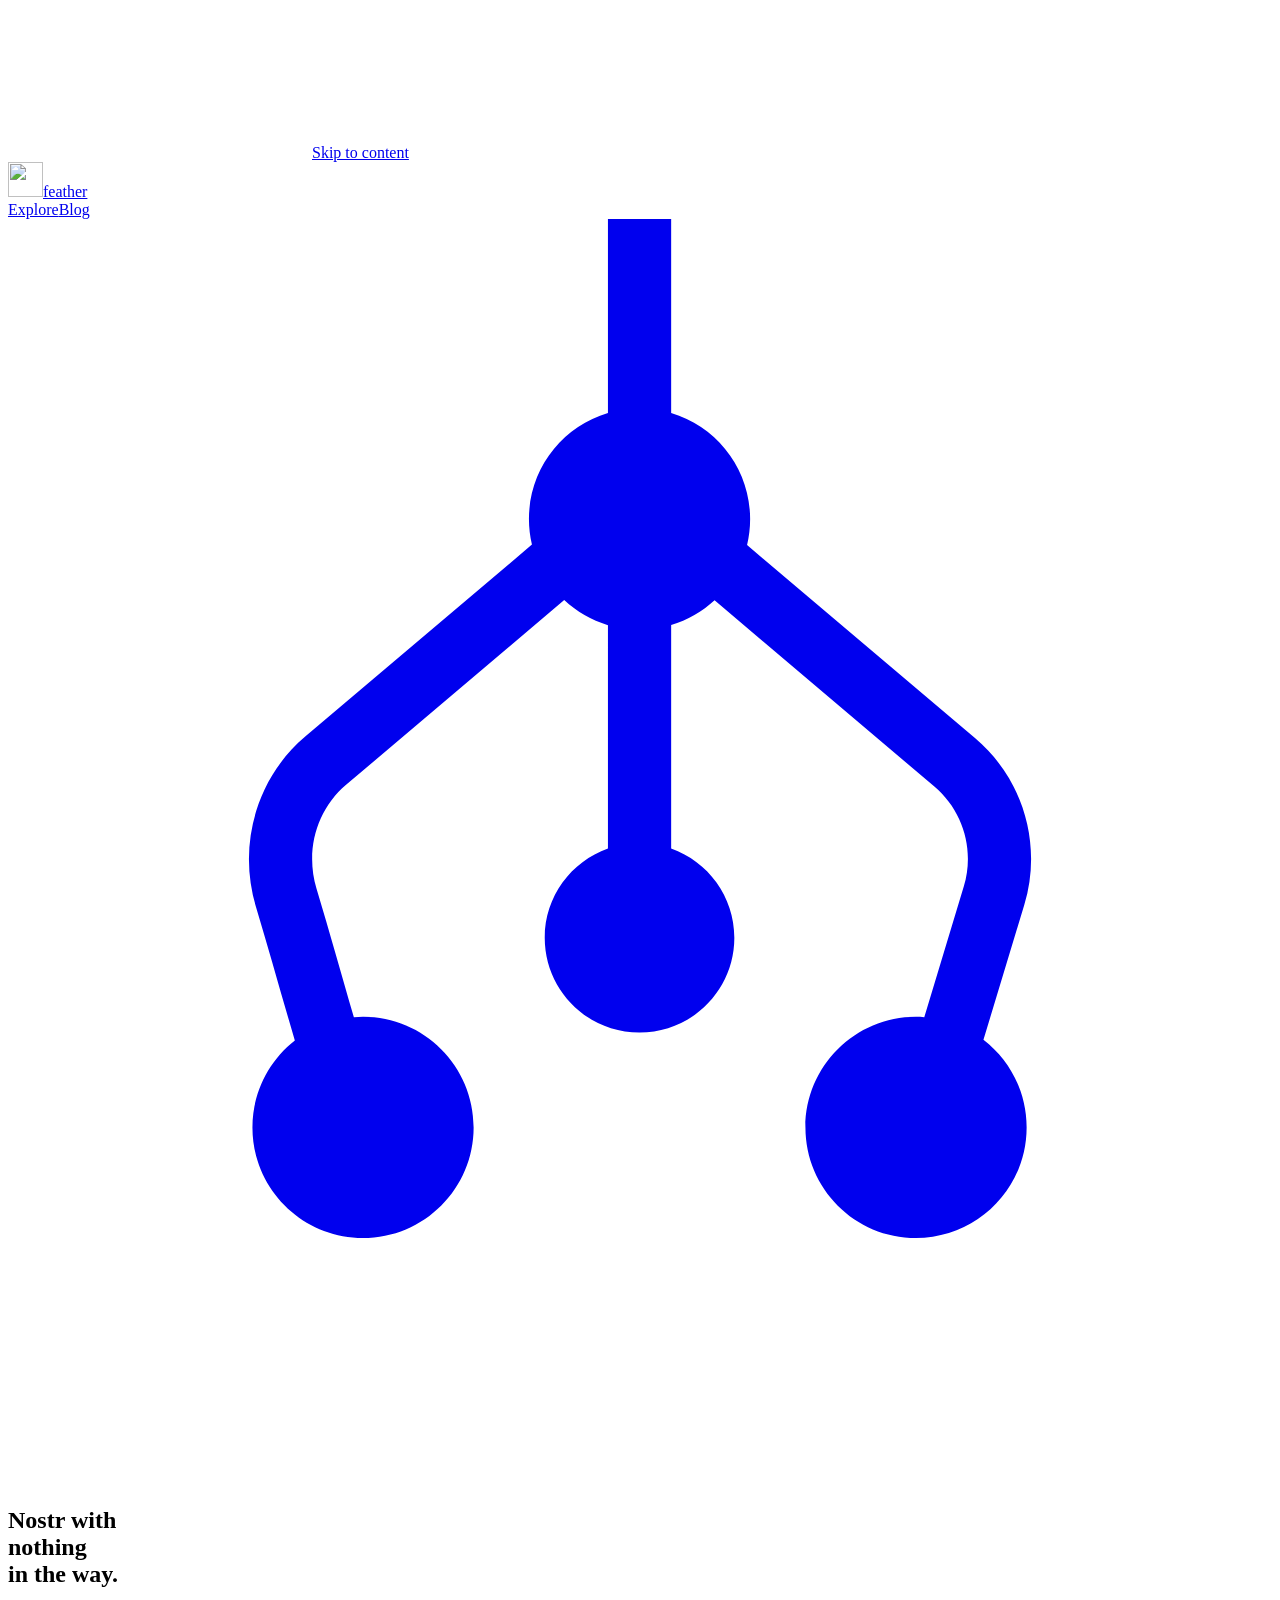
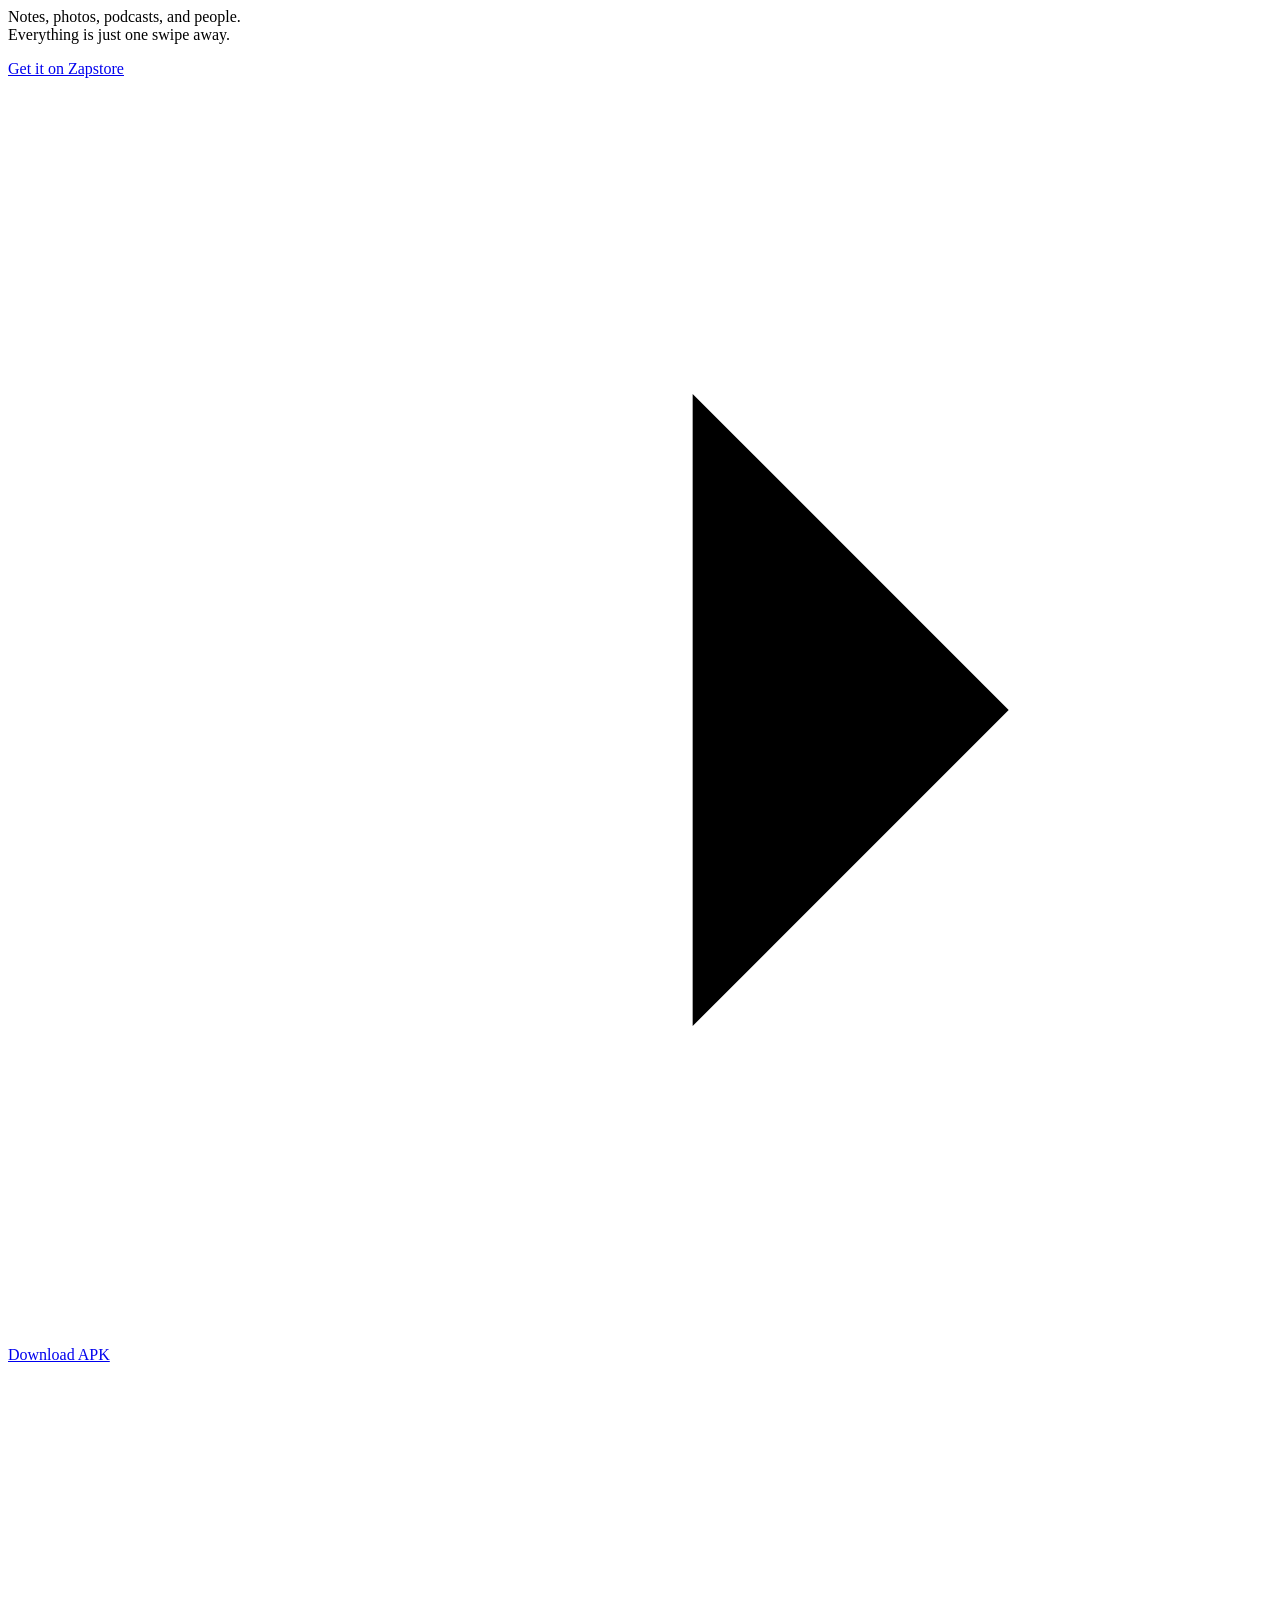
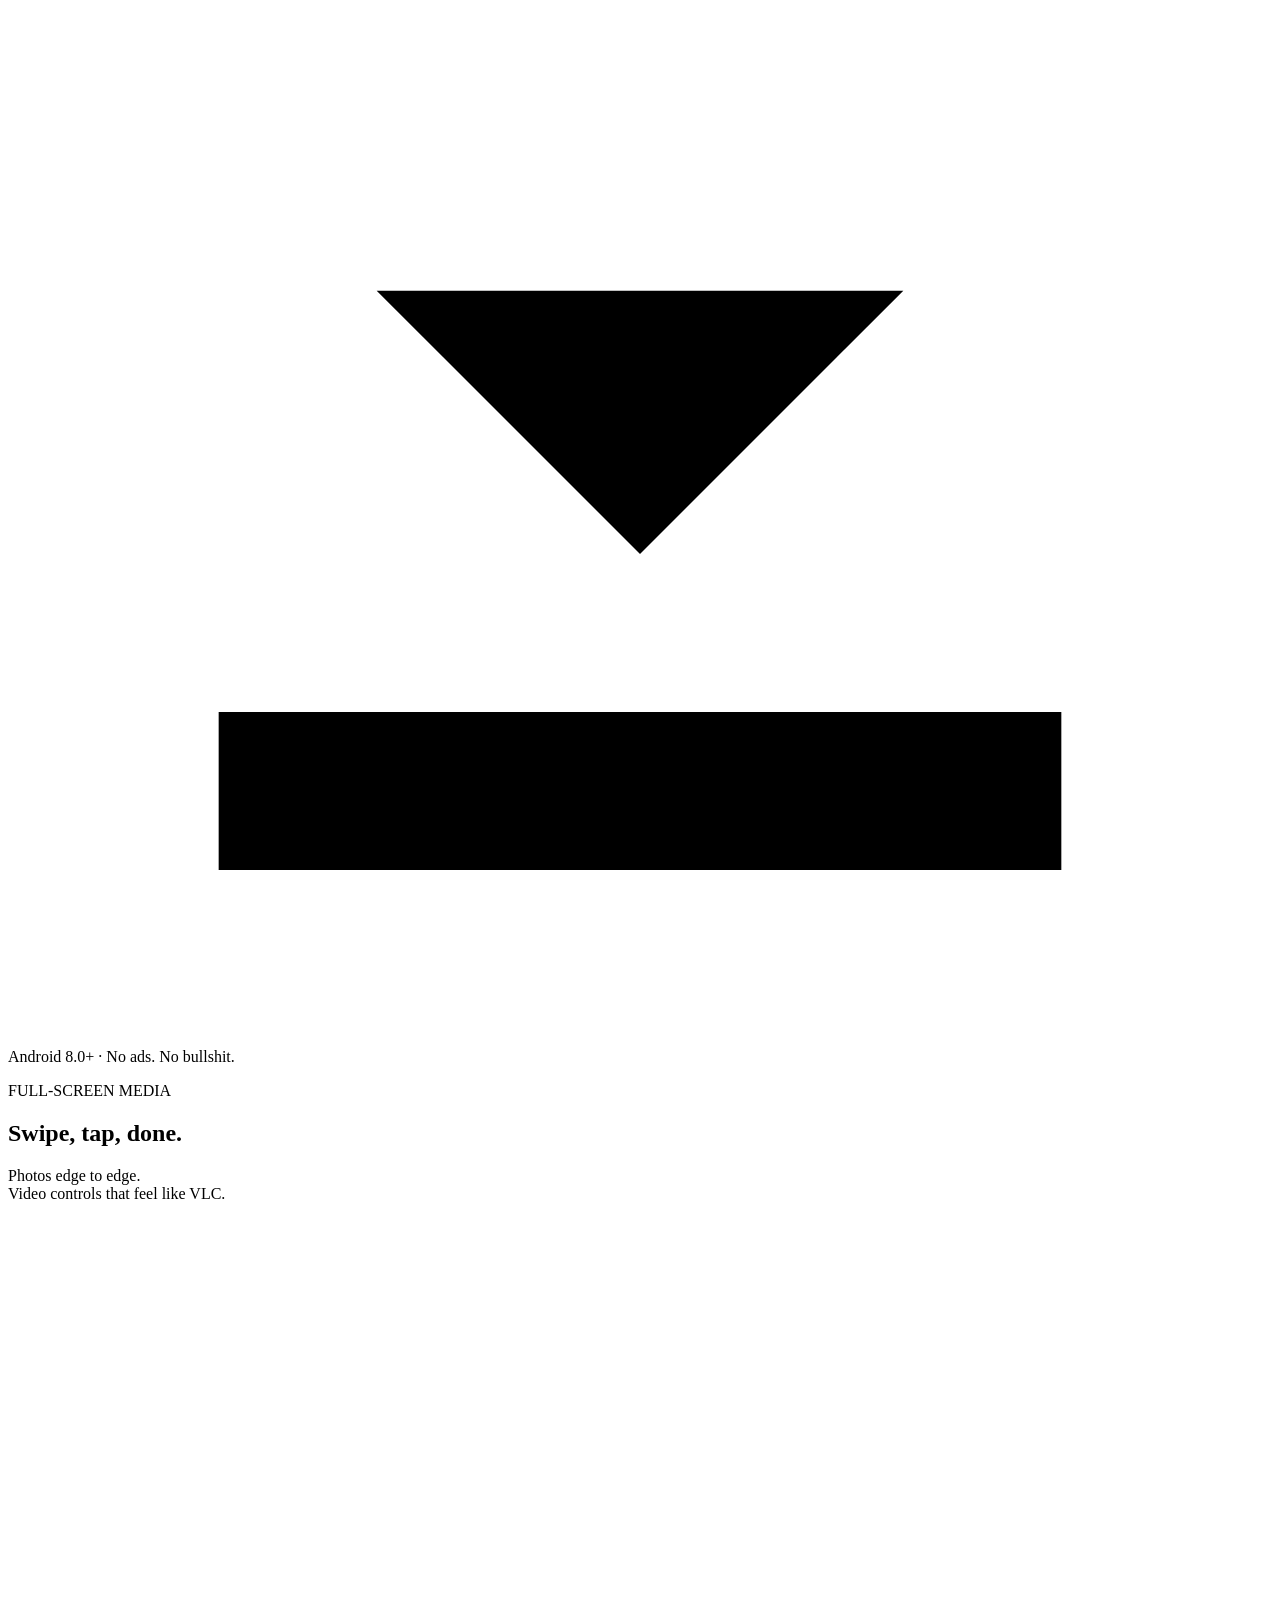
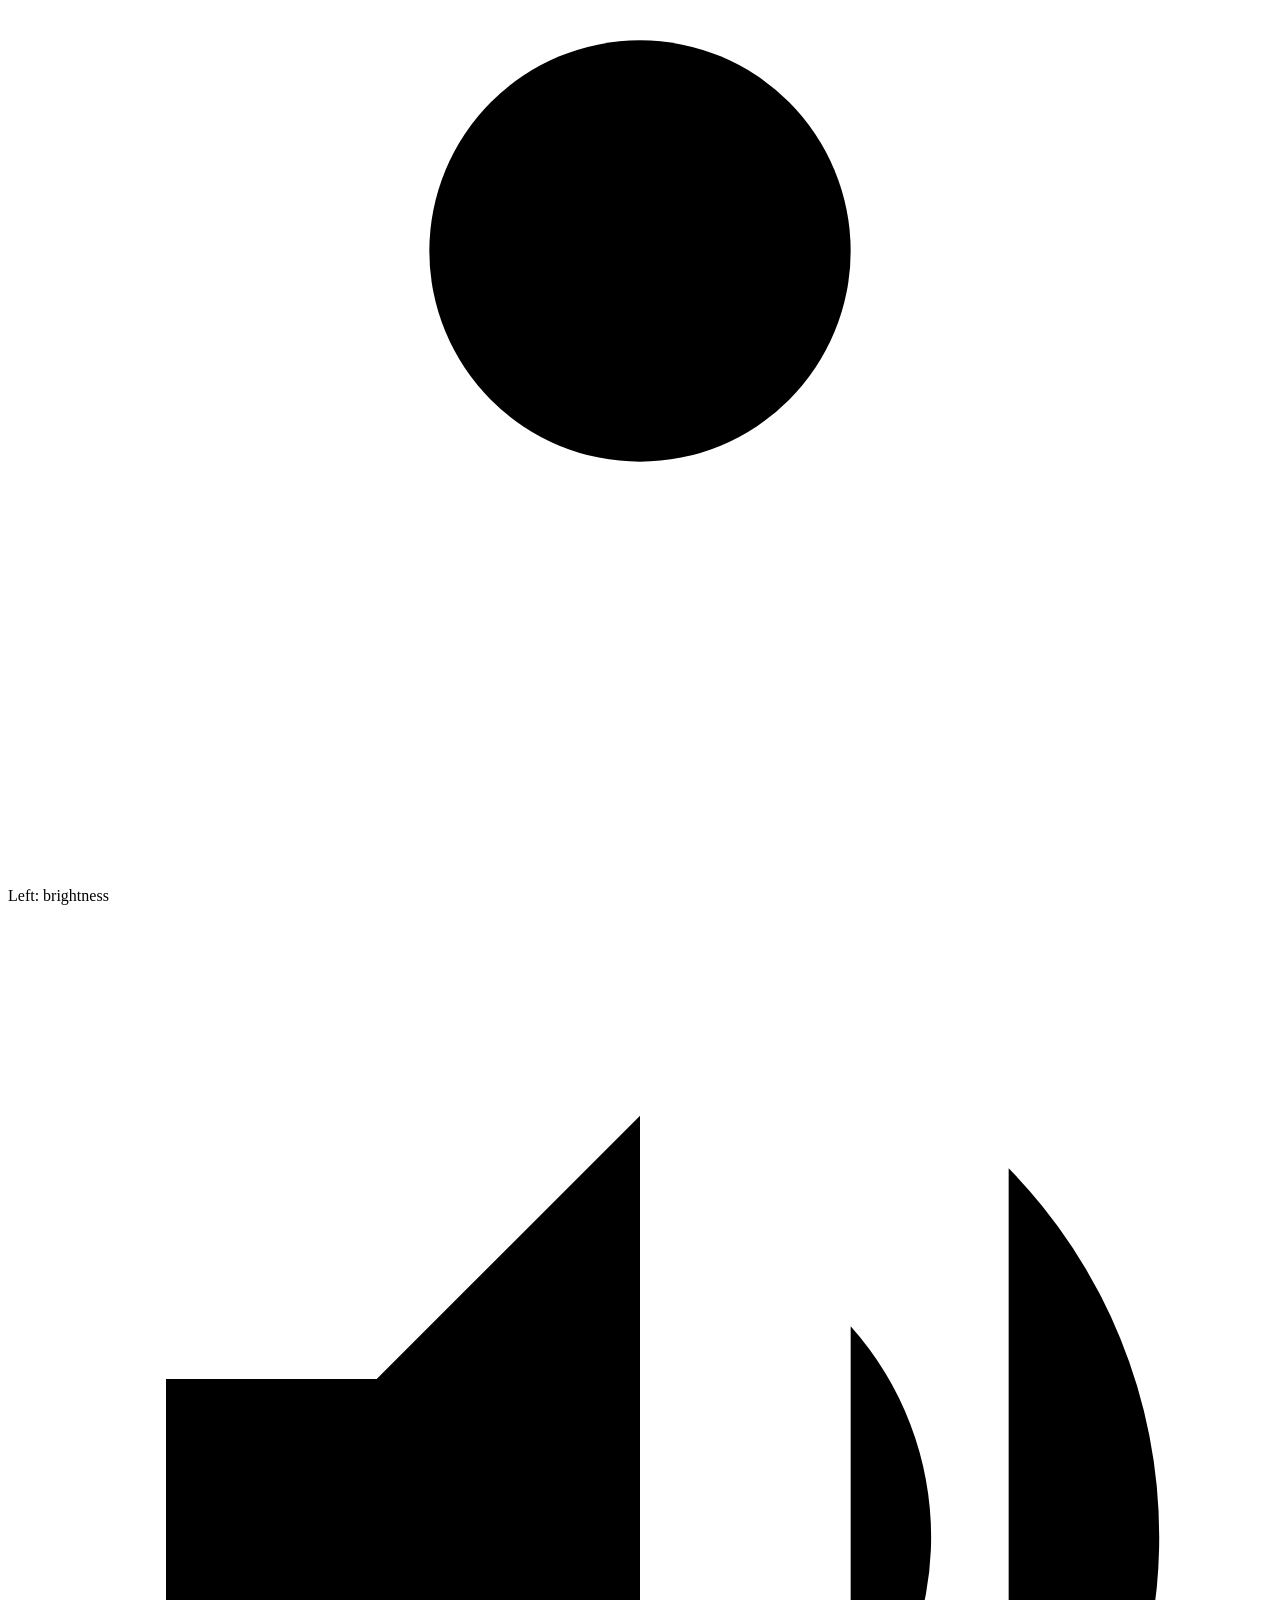
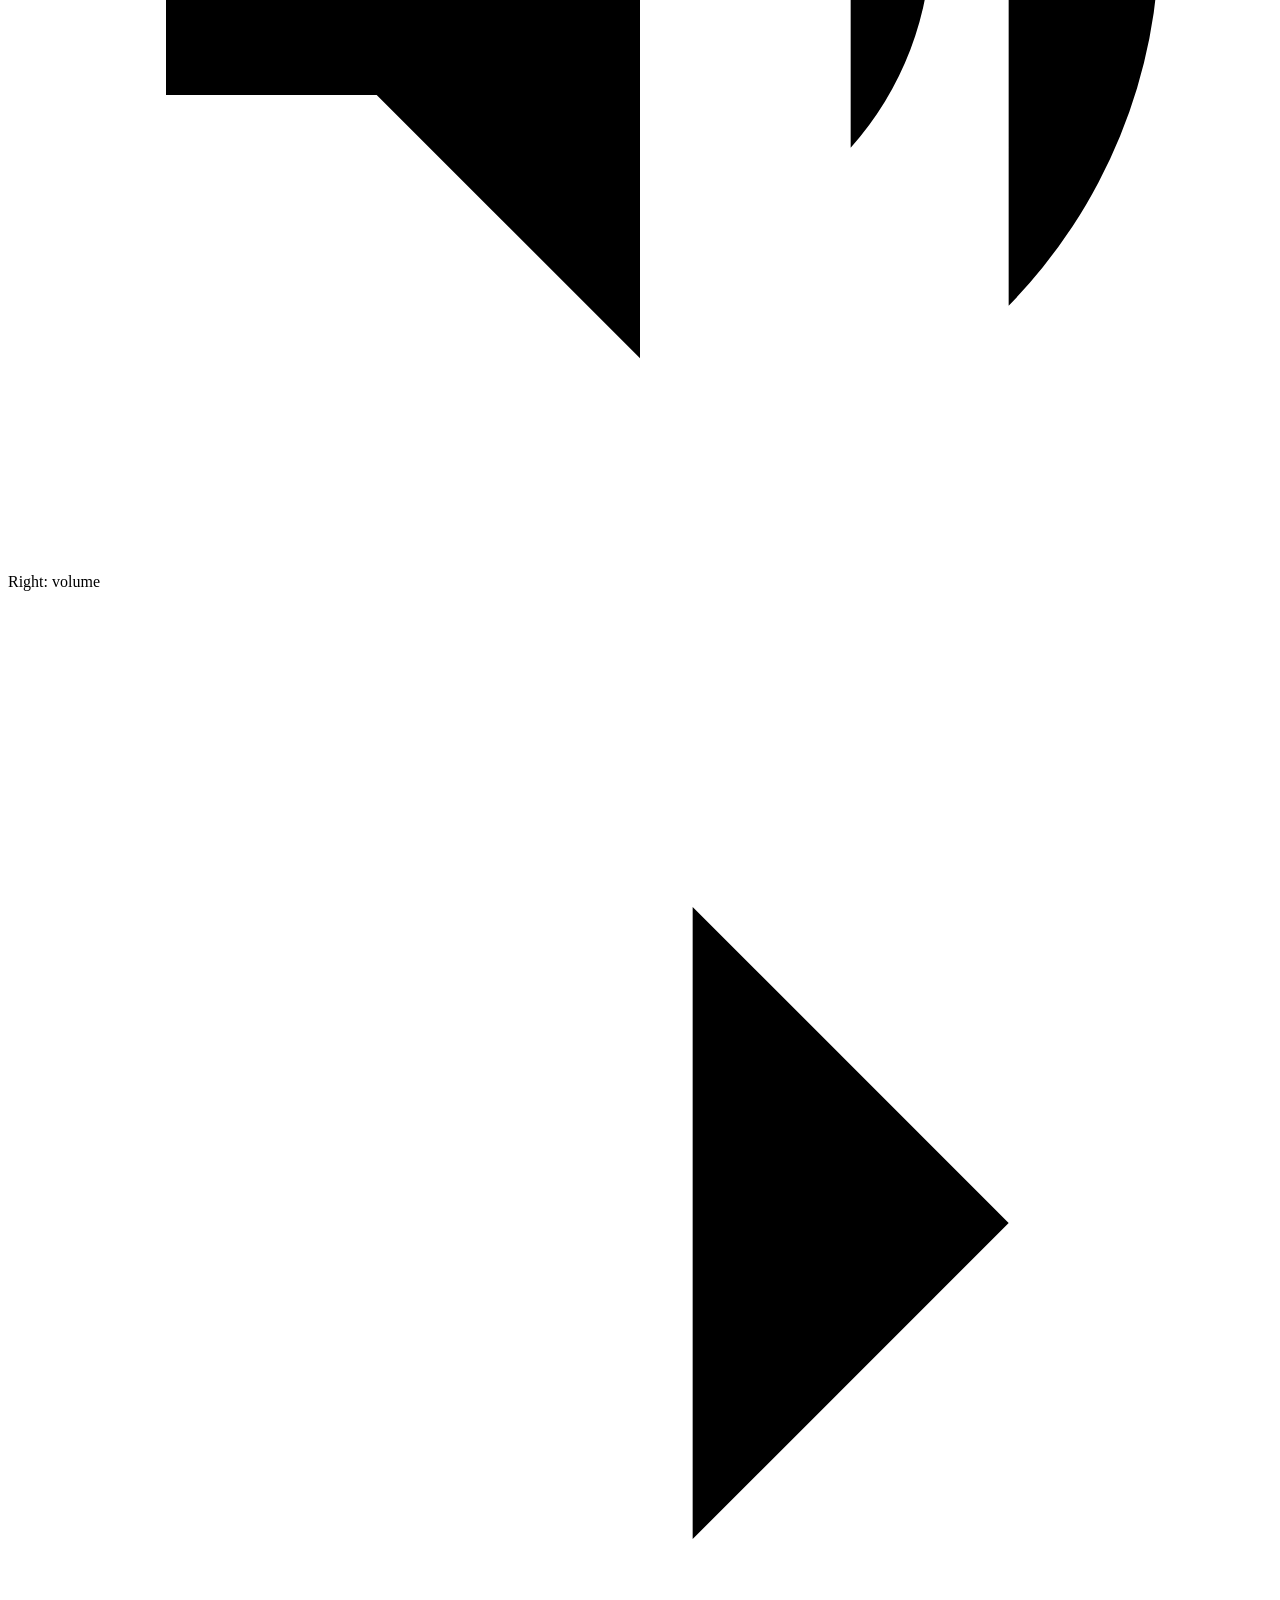
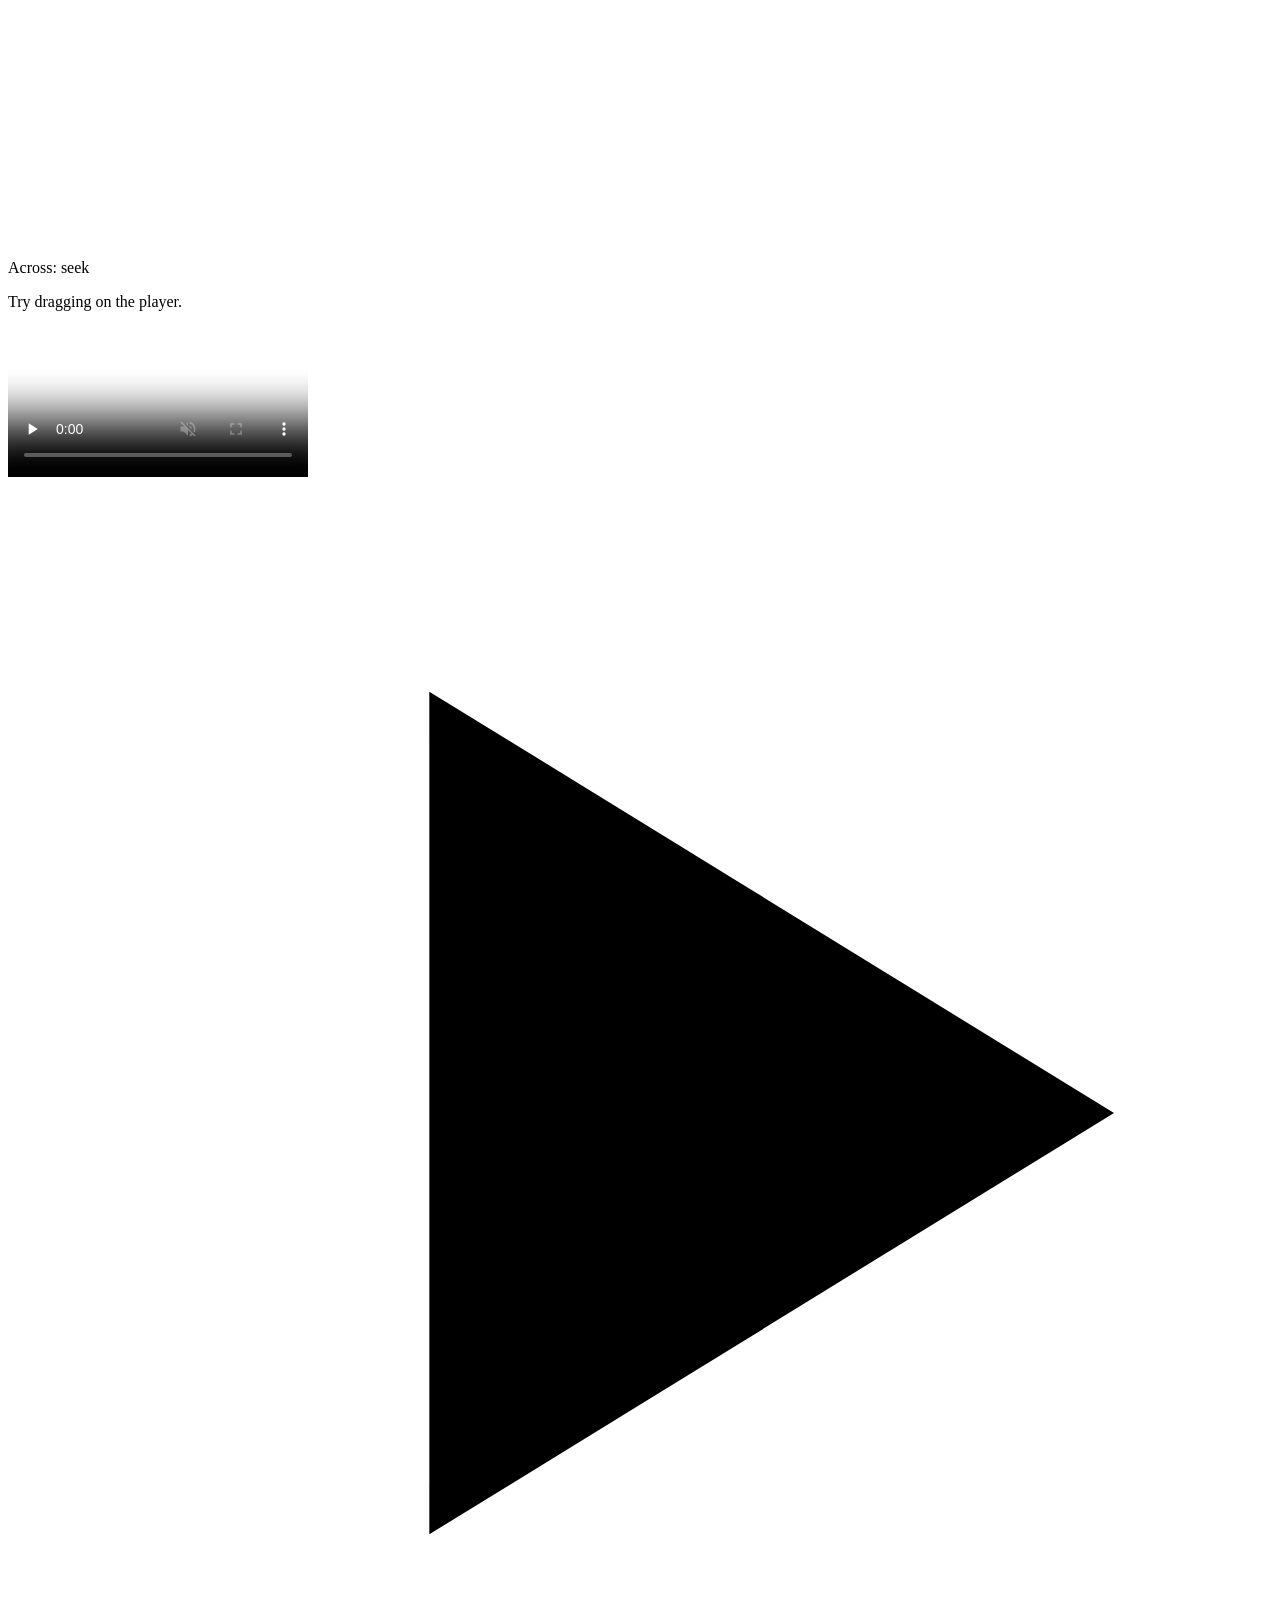
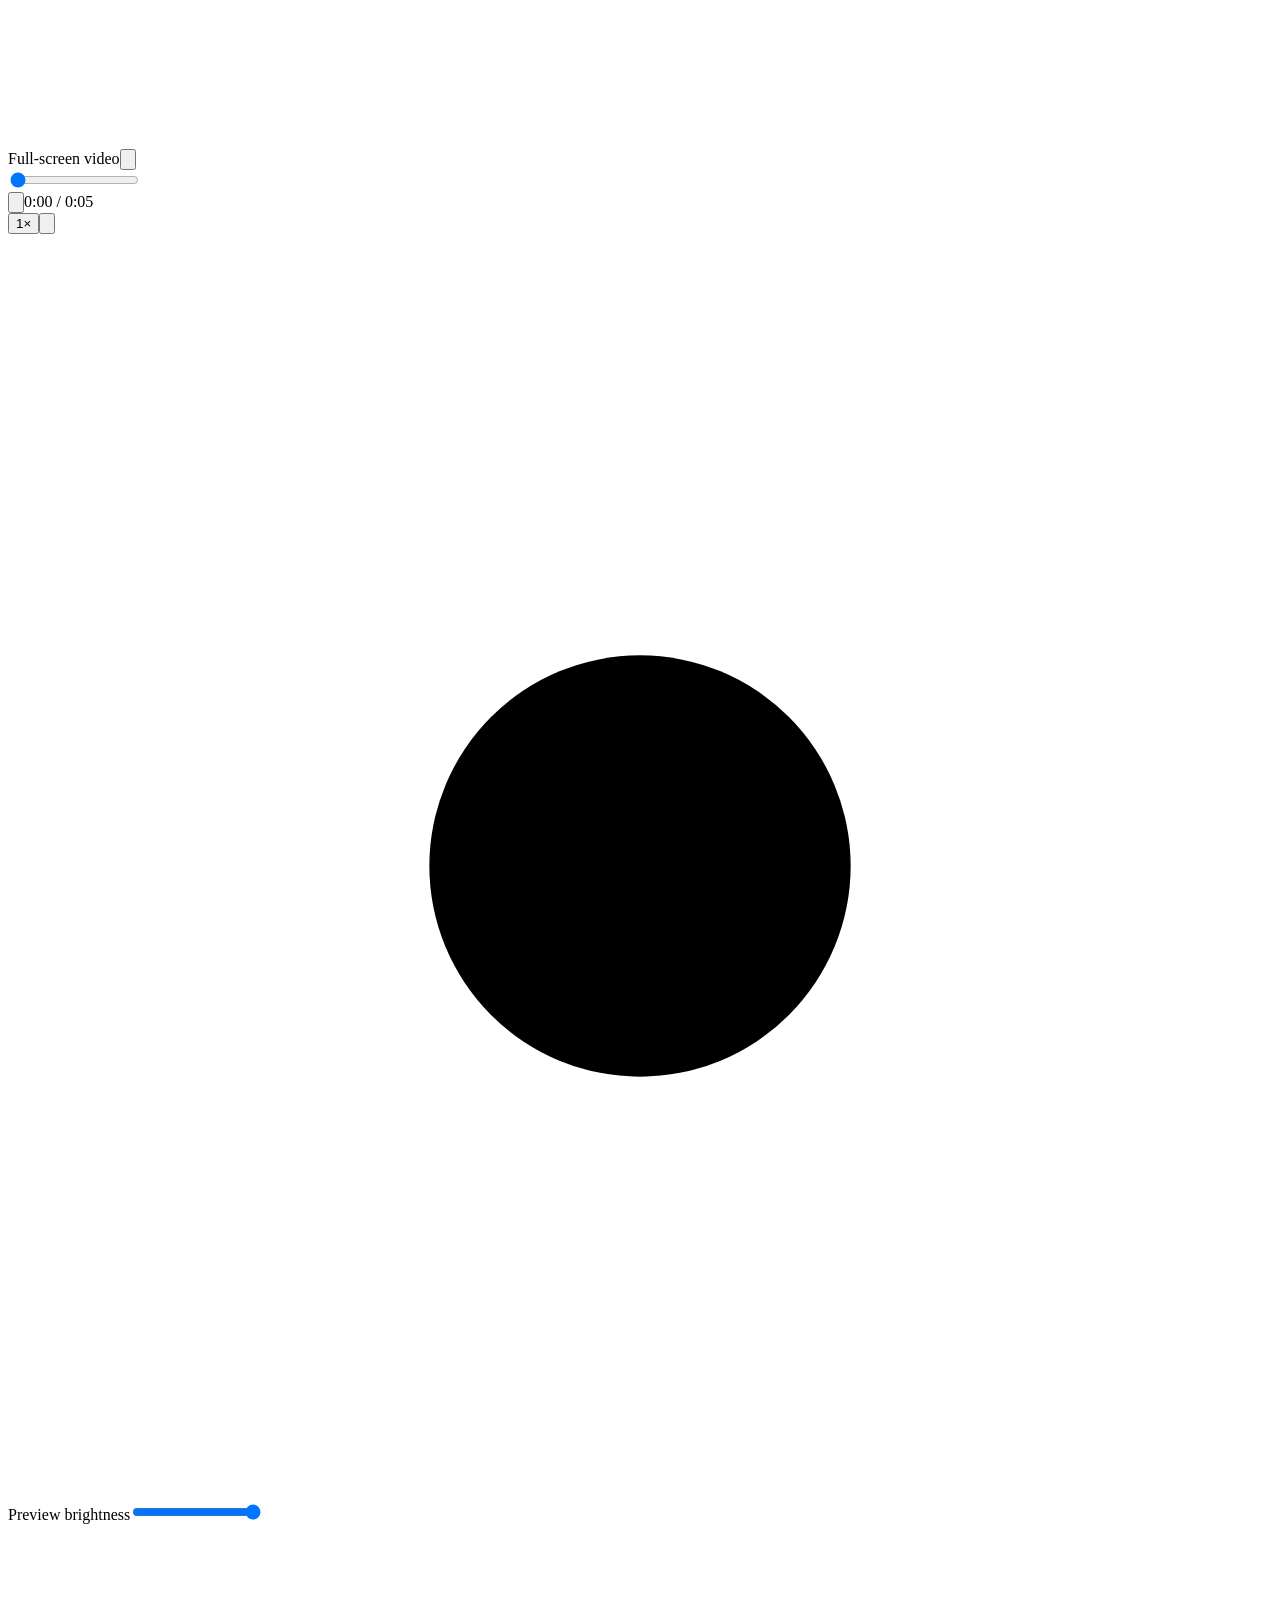
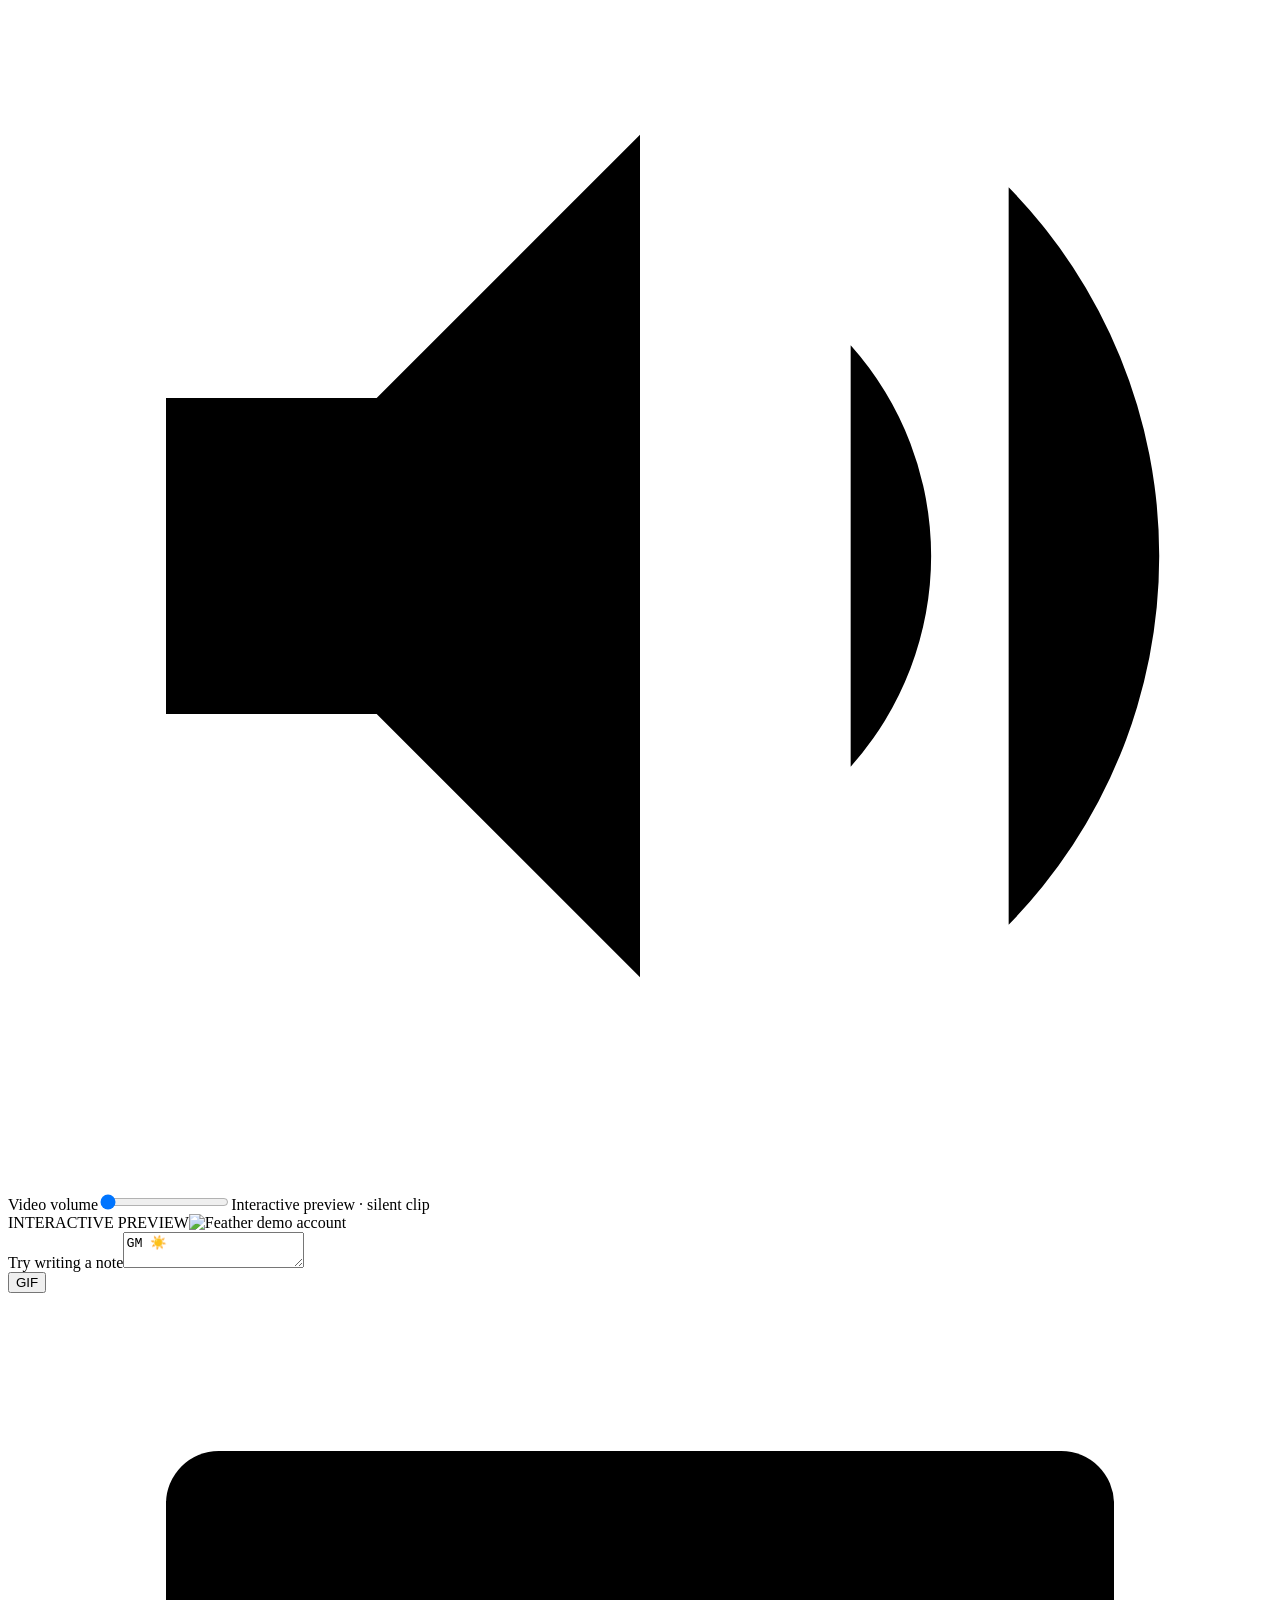
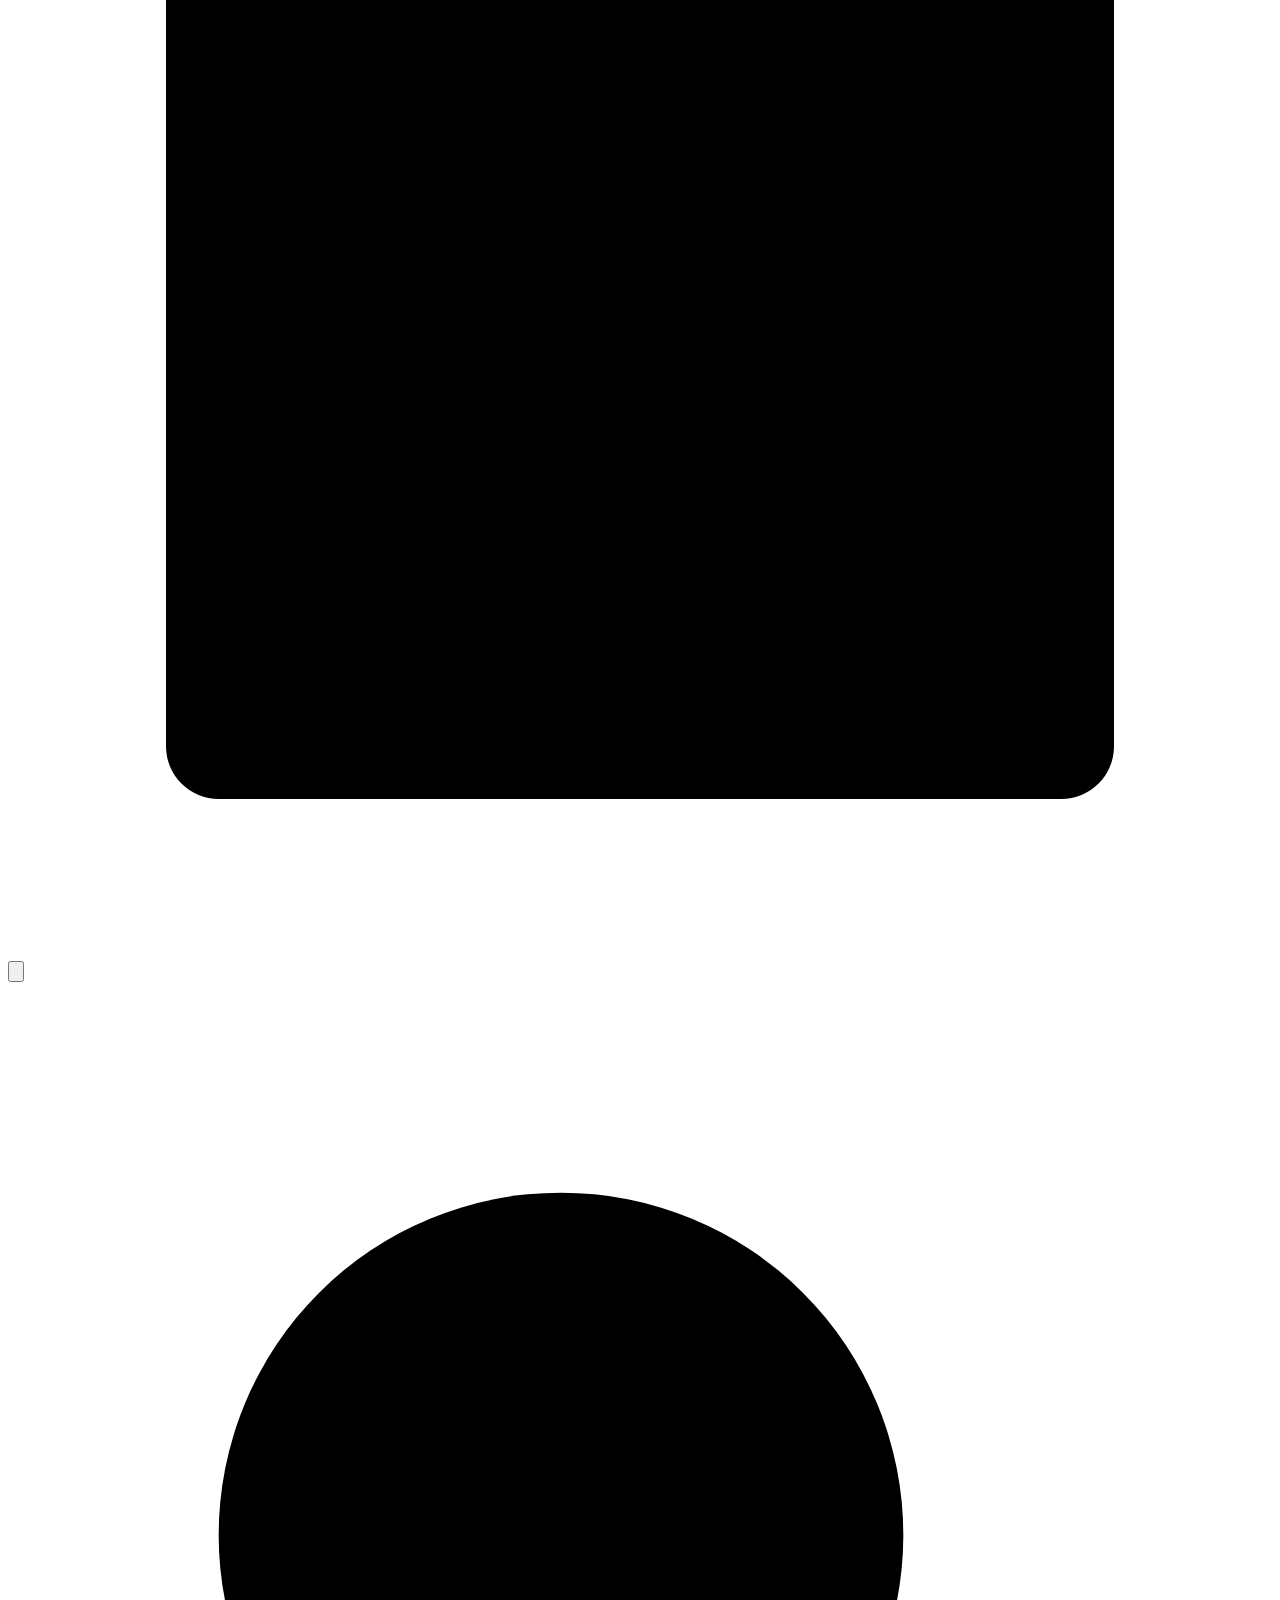
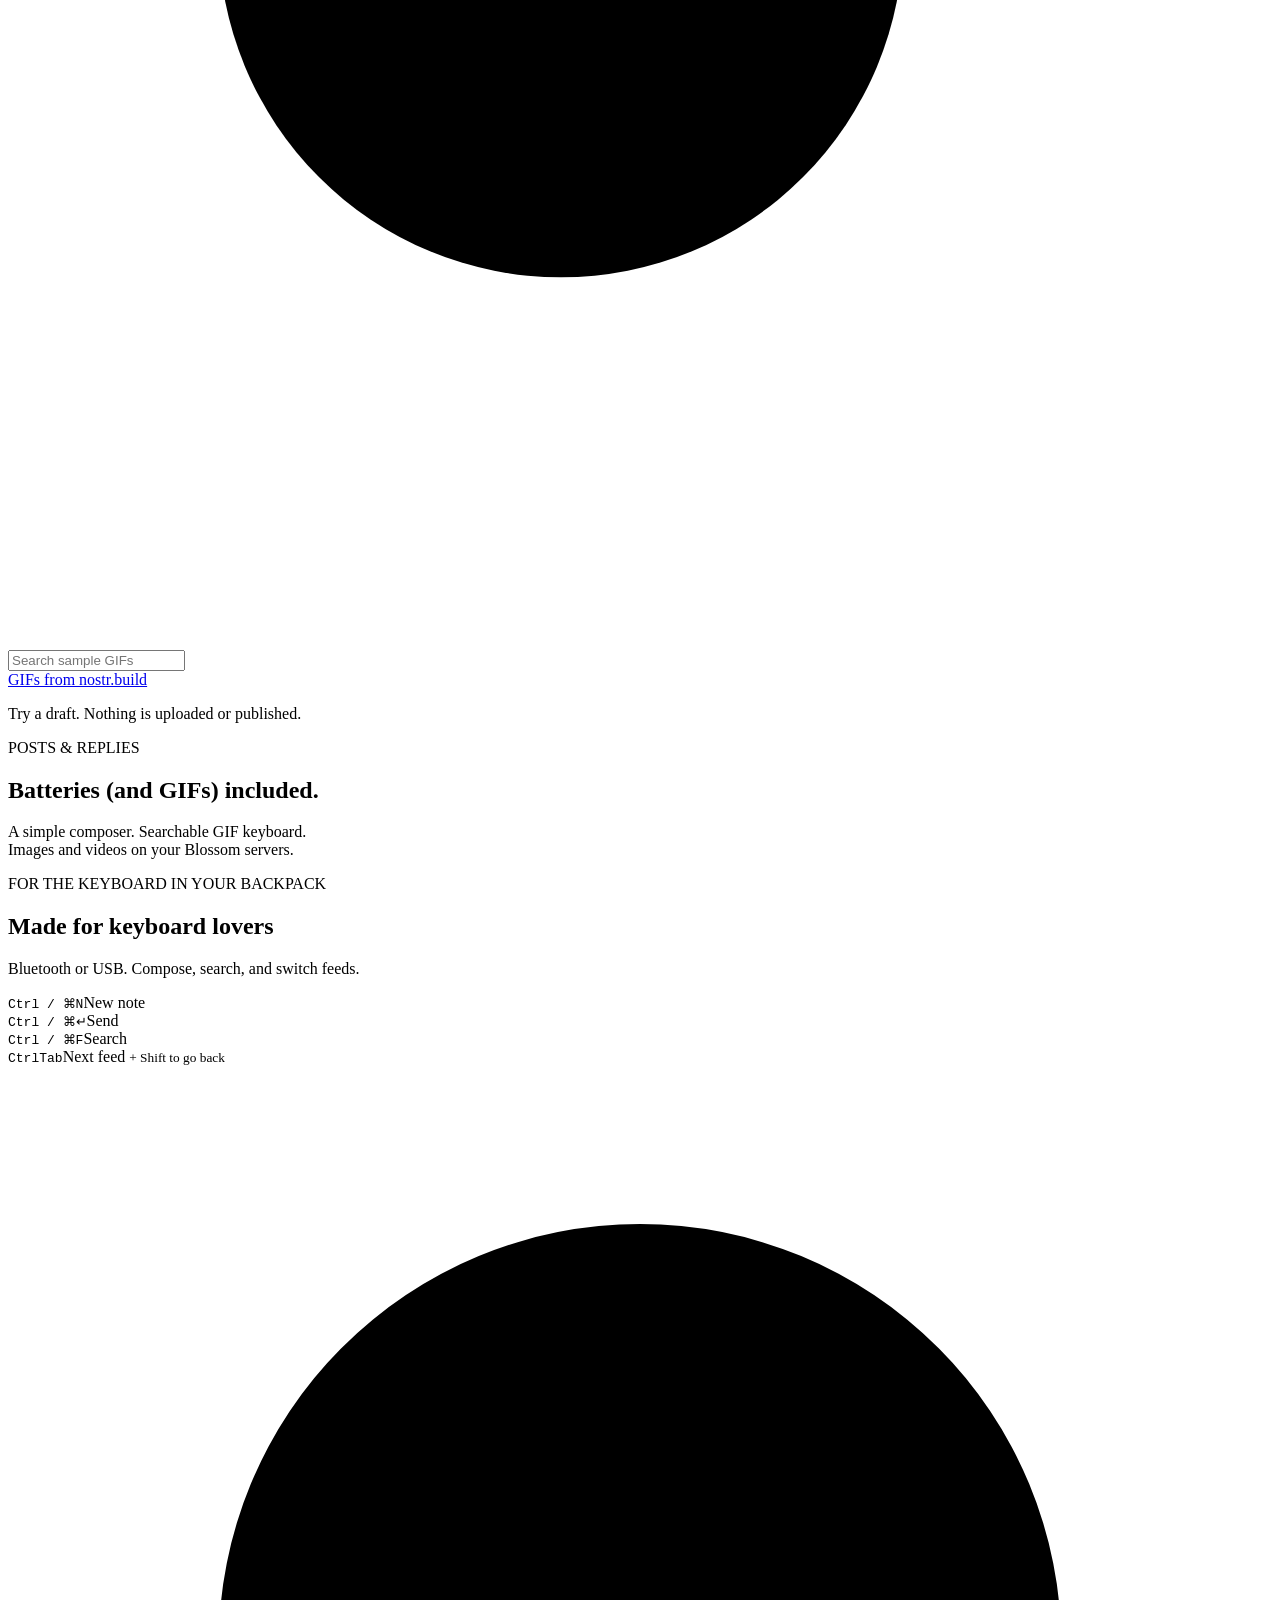
==== commit 5f3d32ee: "design: consolidate website screenshots into swipe widget" ====
--- a/website/index.html
+++ b/website/index.html
@@ -24,7 +24,6 @@
 <section class="composer-section wrap" aria-labelledby="composer-title"><div class="composer-demo"><div class="composer-top"><span class="preview-tag">INTERACTIVE PREVIEW</span><img class="composer-avatar" src="/assets/feather.svg" width="38" height="38" alt="Feather demo account"></div><label class="sr-only" for="draft">Try writing a note</label><textarea id="draft" placeholder="What's on your mind?" maxlength="2000">GM ☀️
 </textarea><div id="attachment" class="attachment" hidden><video id="attached-video" muted loop playsinline preload="none"></video><img id="attached-still" alt="Attached GIF" hidden><button type="button" class="icon-button" aria-label="Remove attachment" id="remove-attachment"><svg class="icon" aria-hidden="true" viewBox="0 0 24 24"><use href="#i-close"/></svg></button></div><div class="composer-actions"><button type="button" id="gif-toggle" class="circle-button" aria-expanded="true" aria-controls="gif-picker">GIF</button><div class="transport-spacer"></div><label class="circle-button media-pick" aria-label="Attach a local image or video" tabindex="0"><svg class="icon" aria-hidden="true" viewBox="0 0 24 24"><use href="#i-photo"/></svg><input type="file" id="local-media" accept="image/*,video/*" hidden></label><button type="button" class="circle-button send-button" id="demo-send" aria-label="Preview your note"><svg class="icon" aria-hidden="true" viewBox="0 0 24 24"><use href="#i-send"/></svg></button></div><div class="gif-picker" id="gif-picker"><div class="picker-search"><svg class="icon" aria-hidden="true" viewBox="0 0 24 24"><use href="#i-search"/></svg><input id="gif-search" type="search" placeholder="Search sample GIFs" aria-label="Search sample GIFs" maxlength="80"></div><div class="gif-grid" id="gif-grid"></div><p id="gif-empty" hidden>No sample GIFs found. Try “good morning”, “sunrise”, or “zap”.</p><a class="gif-attribution" href="https://nostr.build">GIFs from nostr.build</a></div><p class="composer-status" id="composer-status" role="status">Try a draft. Nothing is uploaded or published.</p></div>
 <div class="section-copy"><p class="eyebrow">POSTS &amp; REPLIES</p><h2 id="composer-title">Batteries (and GIFs) included.</h2><p>A simple composer. Searchable GIF keyboard.<br>Images and videos on your Blossom servers.</p></div></section>
-<section class="screen-showcase wrap" aria-label="Inside Feather"><figure><picture><source media="(prefers-color-scheme: dark)" srcset="/assets/screens/podcasts-dark.webp"><img src="/assets/screens/podcasts-light.webp" alt="Podcast discovery with an inline episode player" width="720" height="1483" loading="lazy"></picture><figcaption>Podcasts</figcaption></figure><figure><picture><source media="(prefers-color-scheme: dark)" srcset="/assets/screens/articles-dark.webp"><img src="/assets/screens/articles-light.webp" alt="Article titles, covers and reading times" width="720" height="1483" loading="lazy"></picture><figcaption>Articles</figcaption></figure><figure><picture><source media="(prefers-color-scheme: dark)" srcset="/assets/screens/reply-dark.webp"><img src="/assets/screens/reply-light.webp" alt="Reply composer with account avatar and quoted note" width="720" height="1483" loading="lazy"></picture><figcaption>Replies</figcaption></figure><figure><picture><source media="(prefers-color-scheme: dark)" srcset="/assets/screens/profile-photos-dark.webp"><img src="/assets/screens/profile-photos-light.webp" alt="Photo gallery on a Feather profile" width="720" height="1563" loading="lazy"></picture><figcaption>Profile galleries</figcaption></figure></section>
 <section class="keyboard-section wrap" id="external-keyboards" aria-labelledby="keyboard-title"><div><p class="eyebrow">FOR THE KEYBOARD IN YOUR BACKPACK</p><h2 id="keyboard-title">Made for keyboard lovers</h2><p>Bluetooth or USB. Compose, search, and switch feeds.</p></div><div class="shortcut-grid"><div><span class="keys"><kbd>Ctrl / ⌘</kbd><kbd>N</kbd></span><span>New note</span></div><div><span class="keys"><kbd>Ctrl / ⌘</kbd><kbd>↵</kbd></span><span>Send</span></div><div><span class="keys"><kbd>Ctrl / ⌘</kbd><kbd>F</kbd></span><span>Search</span></div><div><span class="keys"><kbd>Ctrl</kbd><kbd>Tab</kbd></span><span>Next feed <small>+ Shift to go back</small></span></div></div></section>
 <section class="details-section wrap" aria-label="More Feather features"><article><svg class="icon" aria-hidden="true" viewBox="0 0 24 24"><use href="#i-headphones"/></svg><h3>Value-for-value podcasts</h3><p>Discover episodes. Listen in the background. Up to 3× speed.</p></article><article><svg class="icon" aria-hidden="true" viewBox="0 0 24 24"><use href="#i-bolt"/></svg><h3>21 sats. One tap.</h3><p>NWC wallets. Hold to choose an amount and add a message.</p></article><article><svg class="icon" aria-hidden="true" viewBox="0 0 24 24"><use href="#i-heart"/></svg><h3>Your kind of reaction</h3><p>Recent favorites, searchable emoji, and custom packs.</p></article><article><svg class="icon" aria-hidden="true" viewBox="0 0 24 24"><use href="#i-reply"/></svg><h3>Threads that connect</h3><p>Follow the conversation, with replies loaded in place.</p></article><article><svg class="icon" aria-hidden="true" viewBox="0 0 24 24"><use href="#i-book"/></svg><h3>More than a notes feed</h3><p>Articles, highlights, voice notes, apps, and more kinds to explore.</p></article><article><svg class="icon" aria-hidden="true" viewBox="0 0 24 24"><use href="#i-lock"/></svg><h3>Sane defaults</h3><p>Your signer keeps your keys. Sensitive content stays hidden. Cached notes work offline.</p></article><p class="feature-note"><a class="text-link" href="/blog/why-feather-exists/#no-dms">No DMs, by design. <svg class="icon" aria-hidden="true" viewBox="0 0 24 24"><use href="#i-arrow"/></svg></a></p></section>
 <section class="nostr-section wrap" id="nostr-development"><div><p class="eyebrow">BUILT IN THE OPEN</p><h2>Code &amp; conversation. On Nostr.</h2><p>Report bugs and suggest features in Feather.<br>Follow development through ngit and GRASP.</p></div><a class="text-link" href="https://gitworkshop.dev/npub1dergggklka99wwrs92yz8wdjs952h2ux2ha2ed598ngwu9w7a6fsh9xzpc/relay.ngit.dev/feather">Explore the source <svg class="icon" aria-hidden="true" viewBox="0 0 24 24"><use href="#i-arrow"/></svg></a></section>
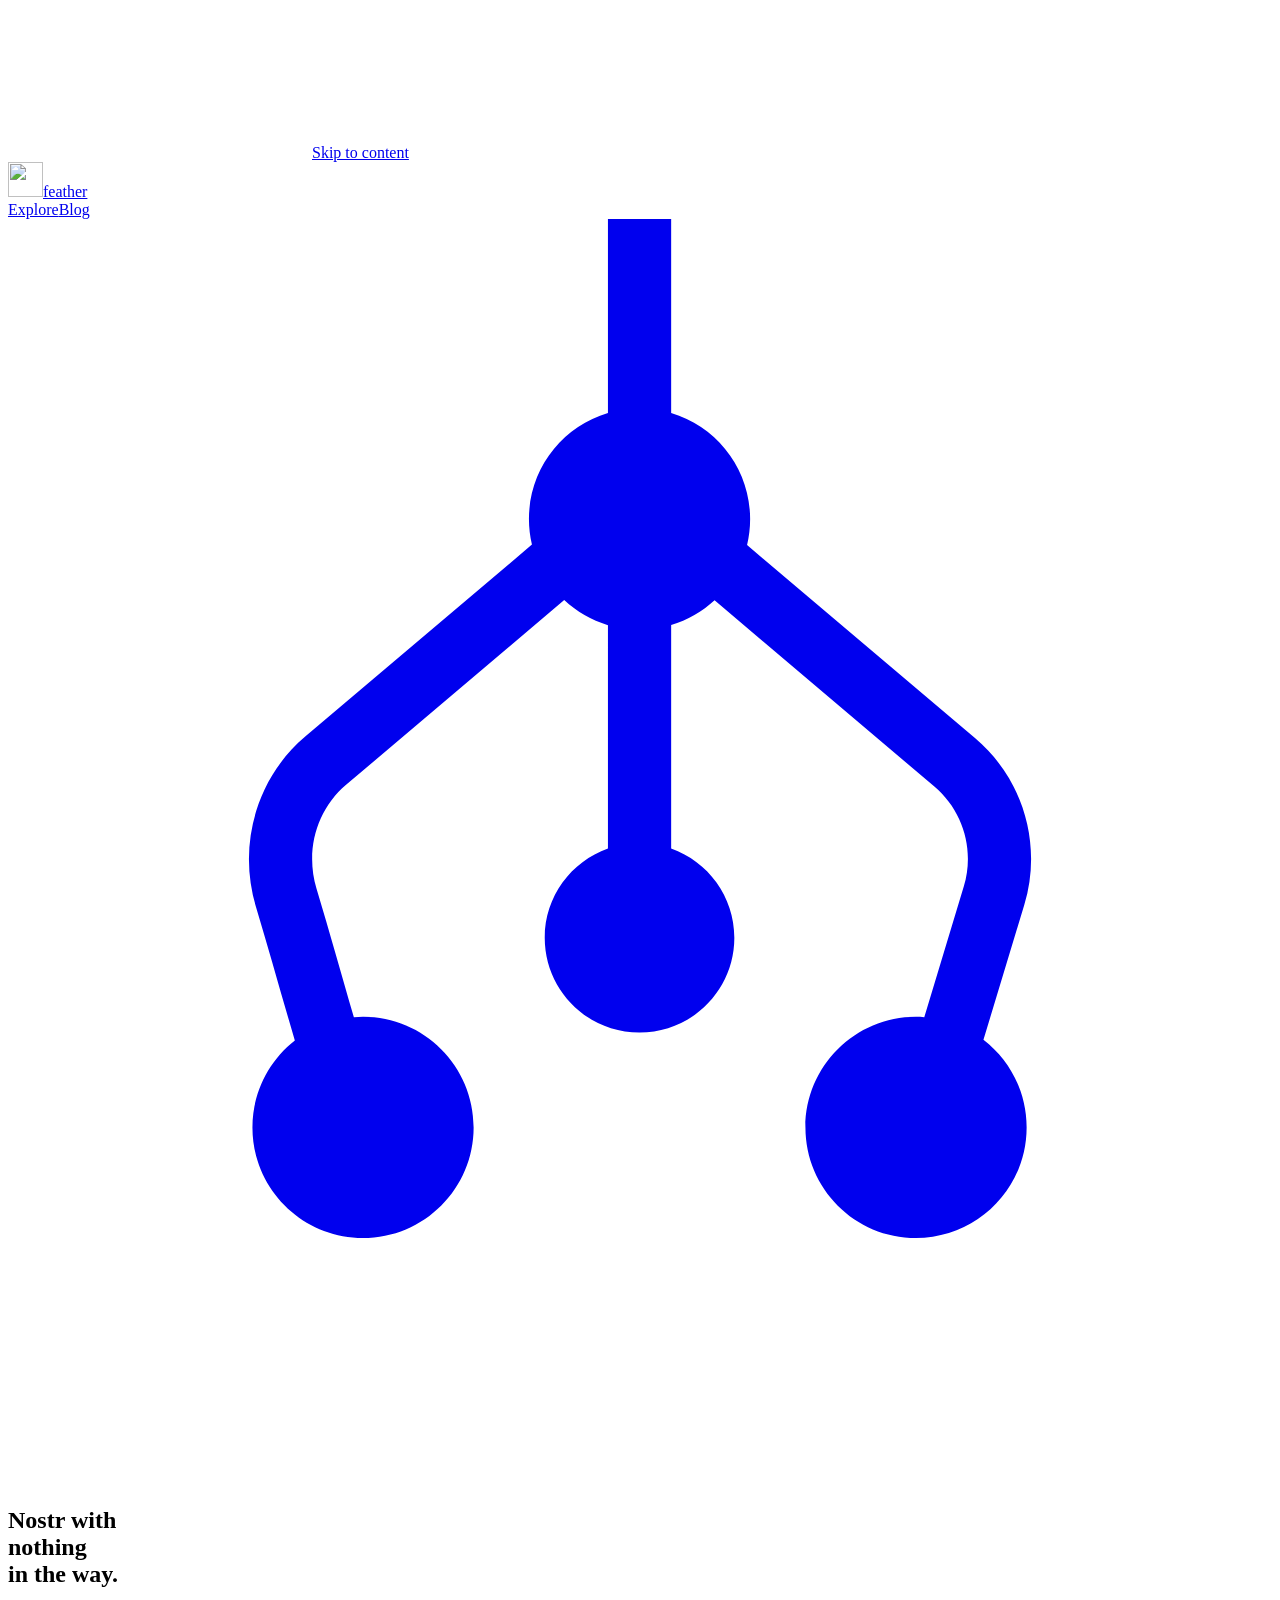
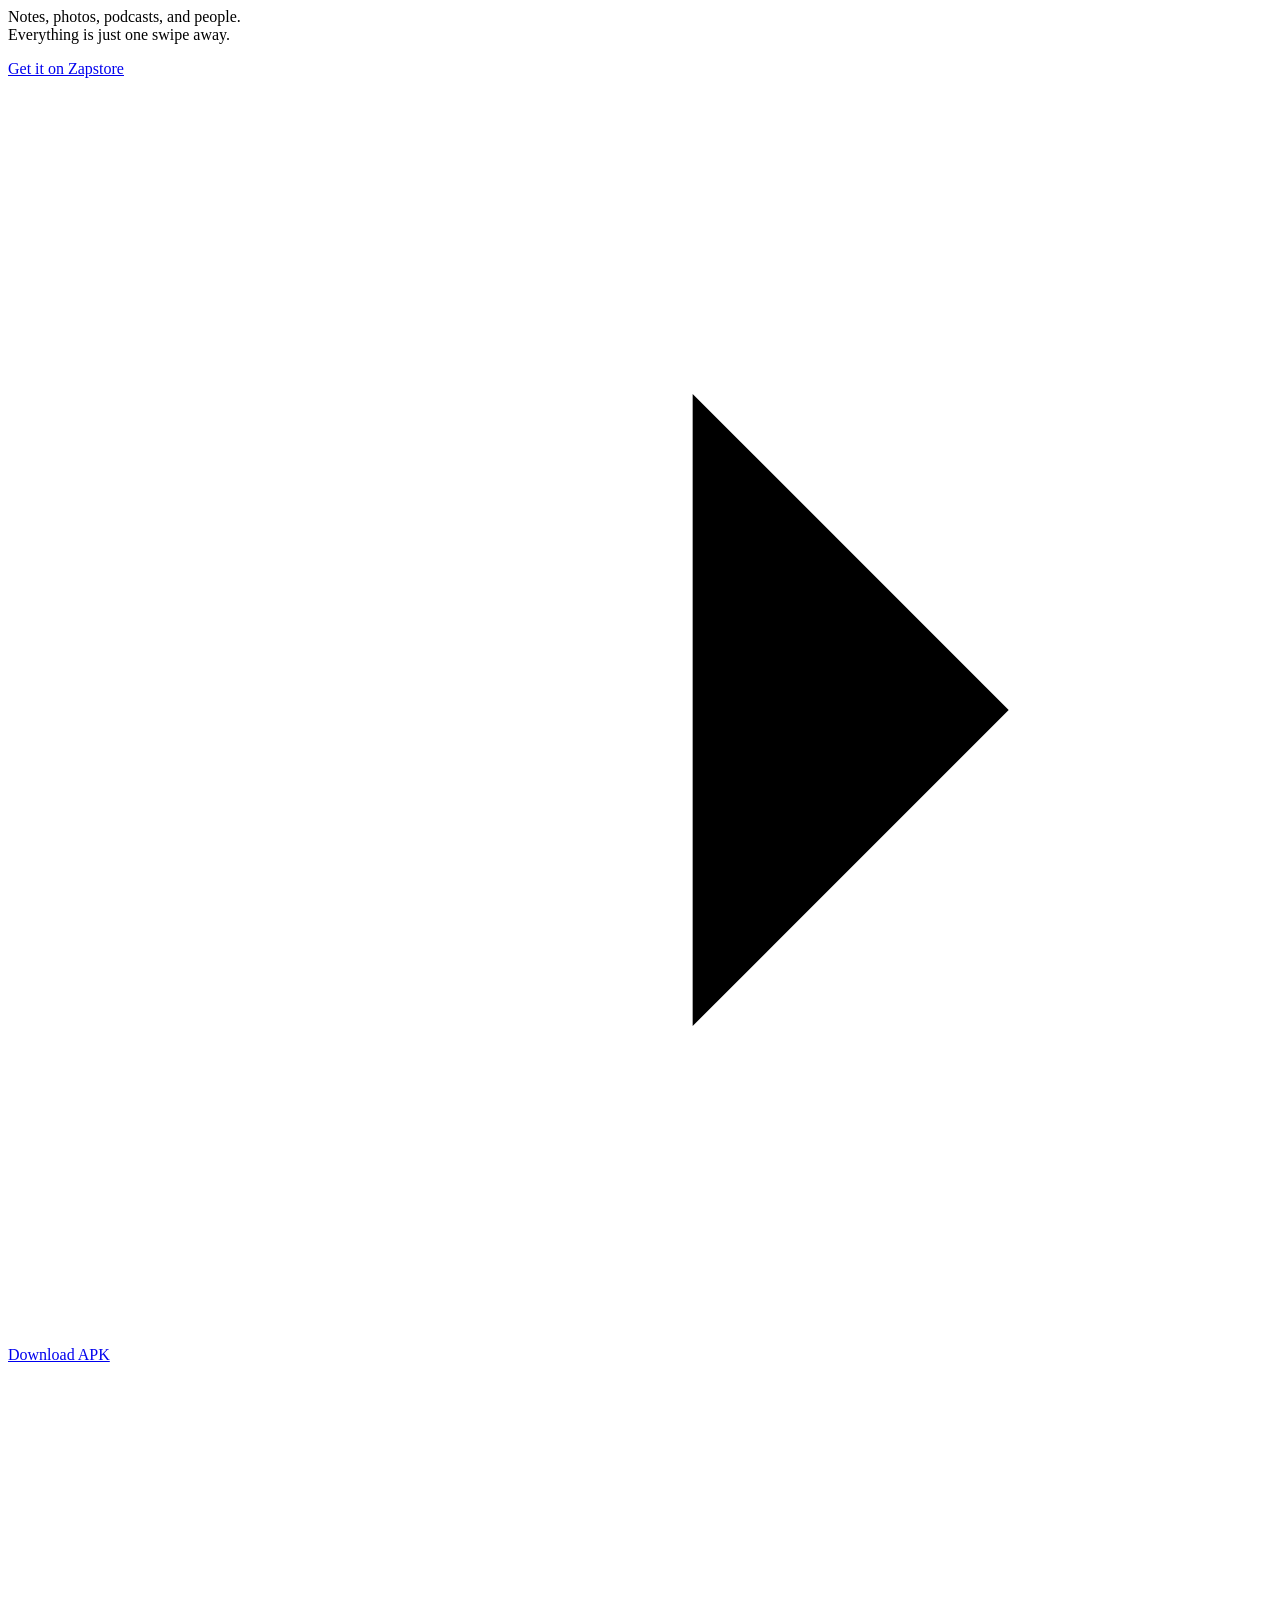
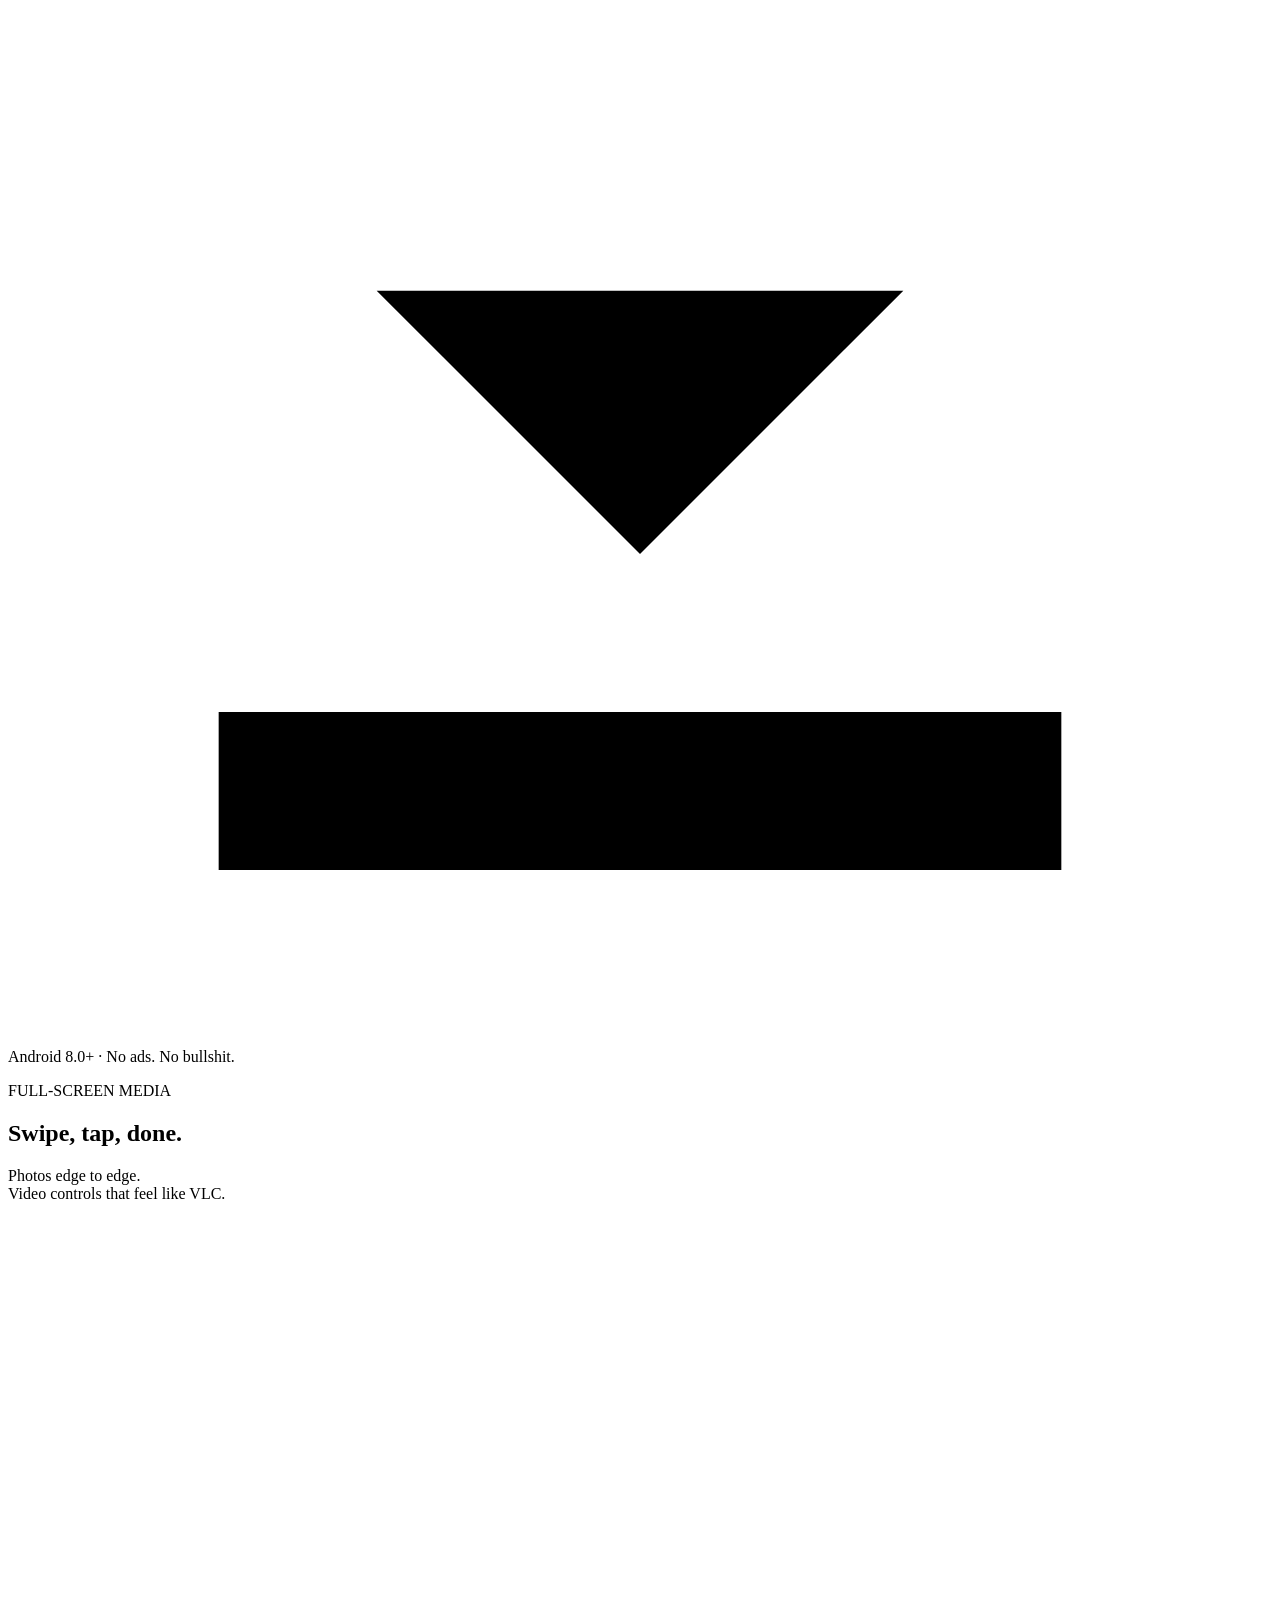
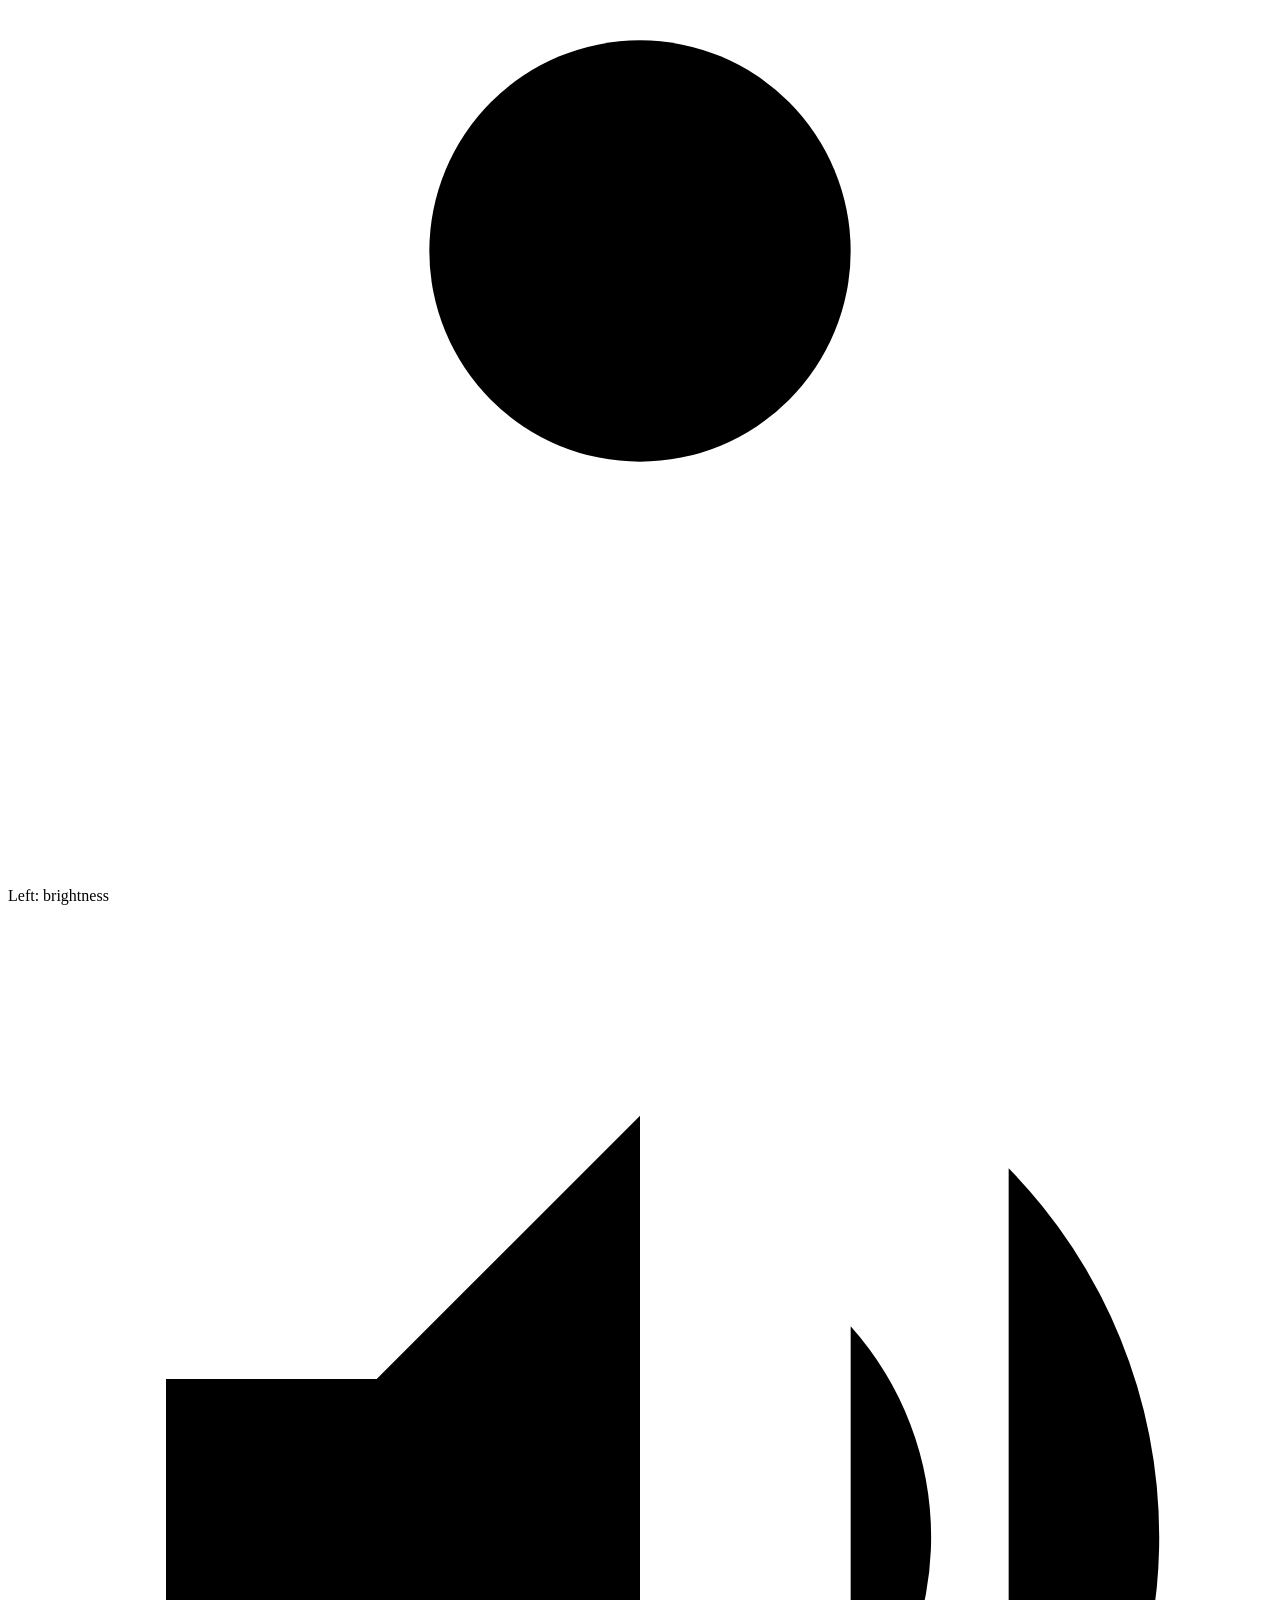
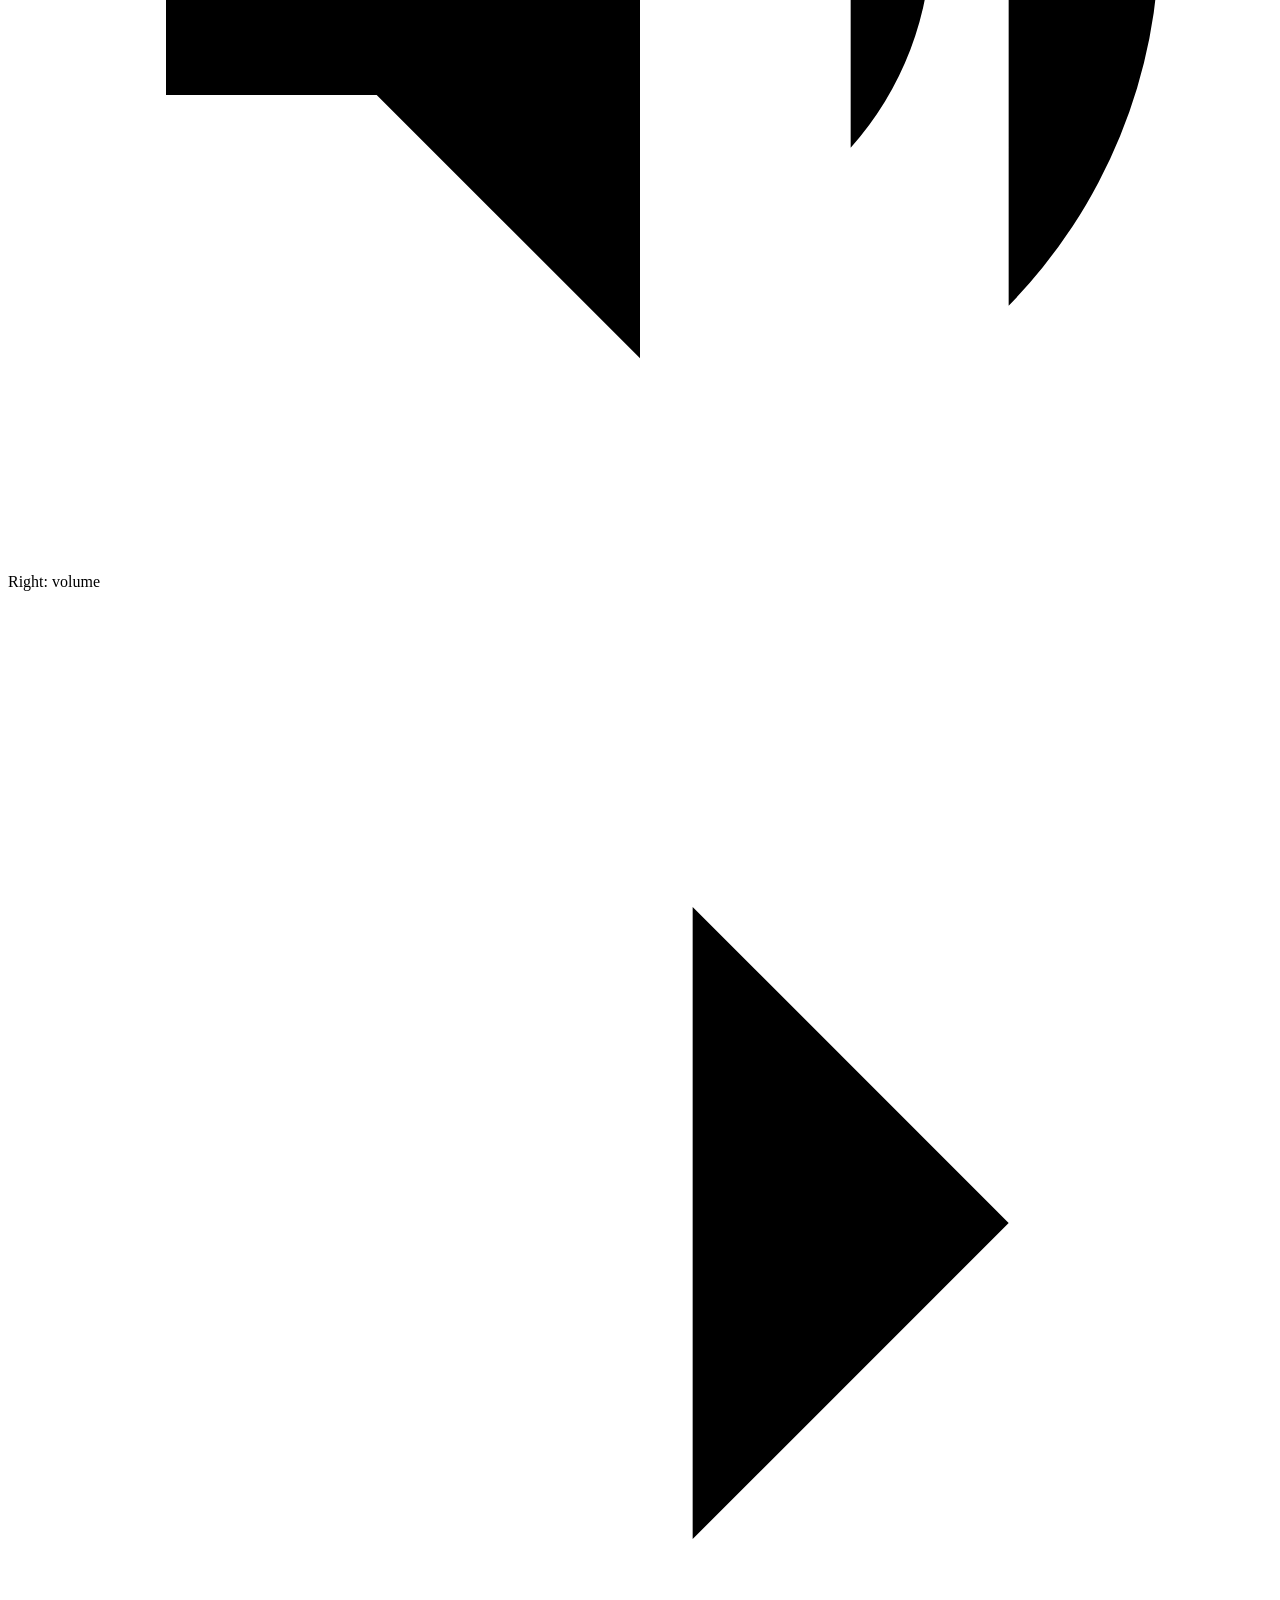
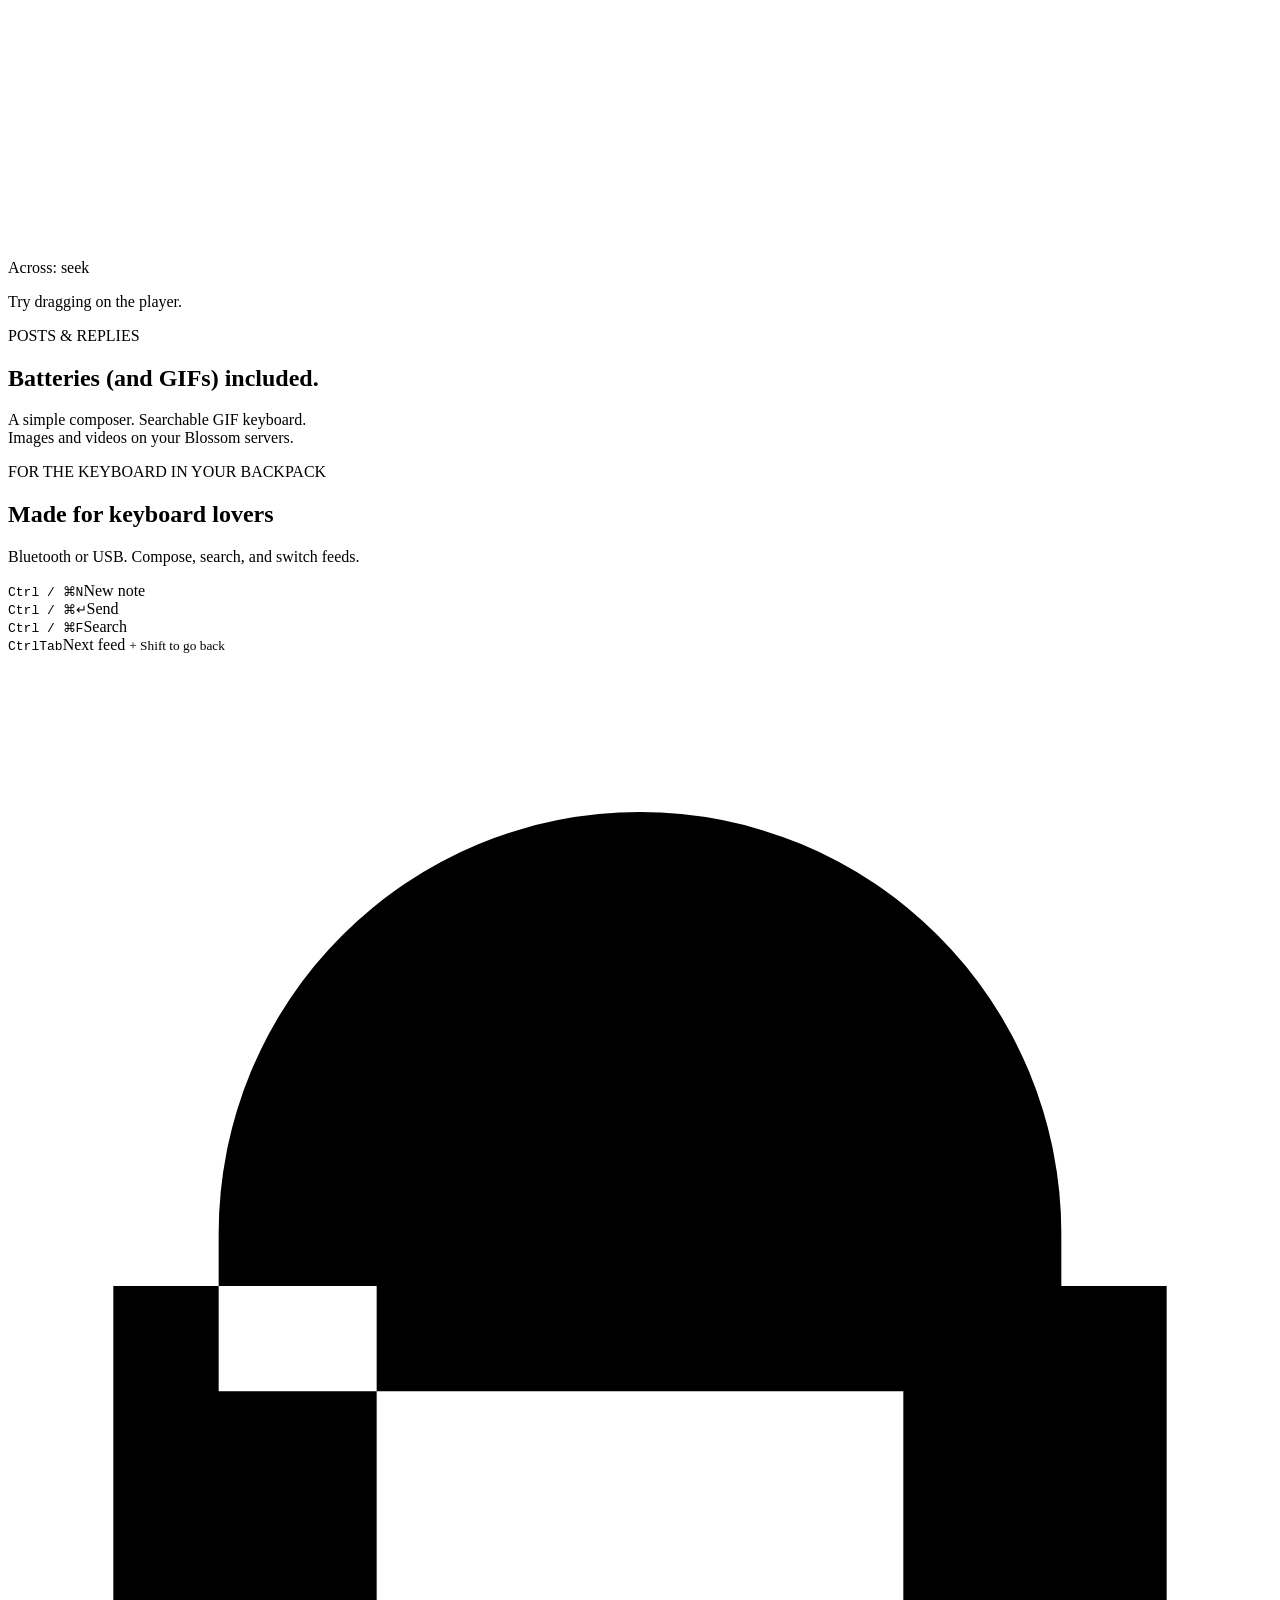
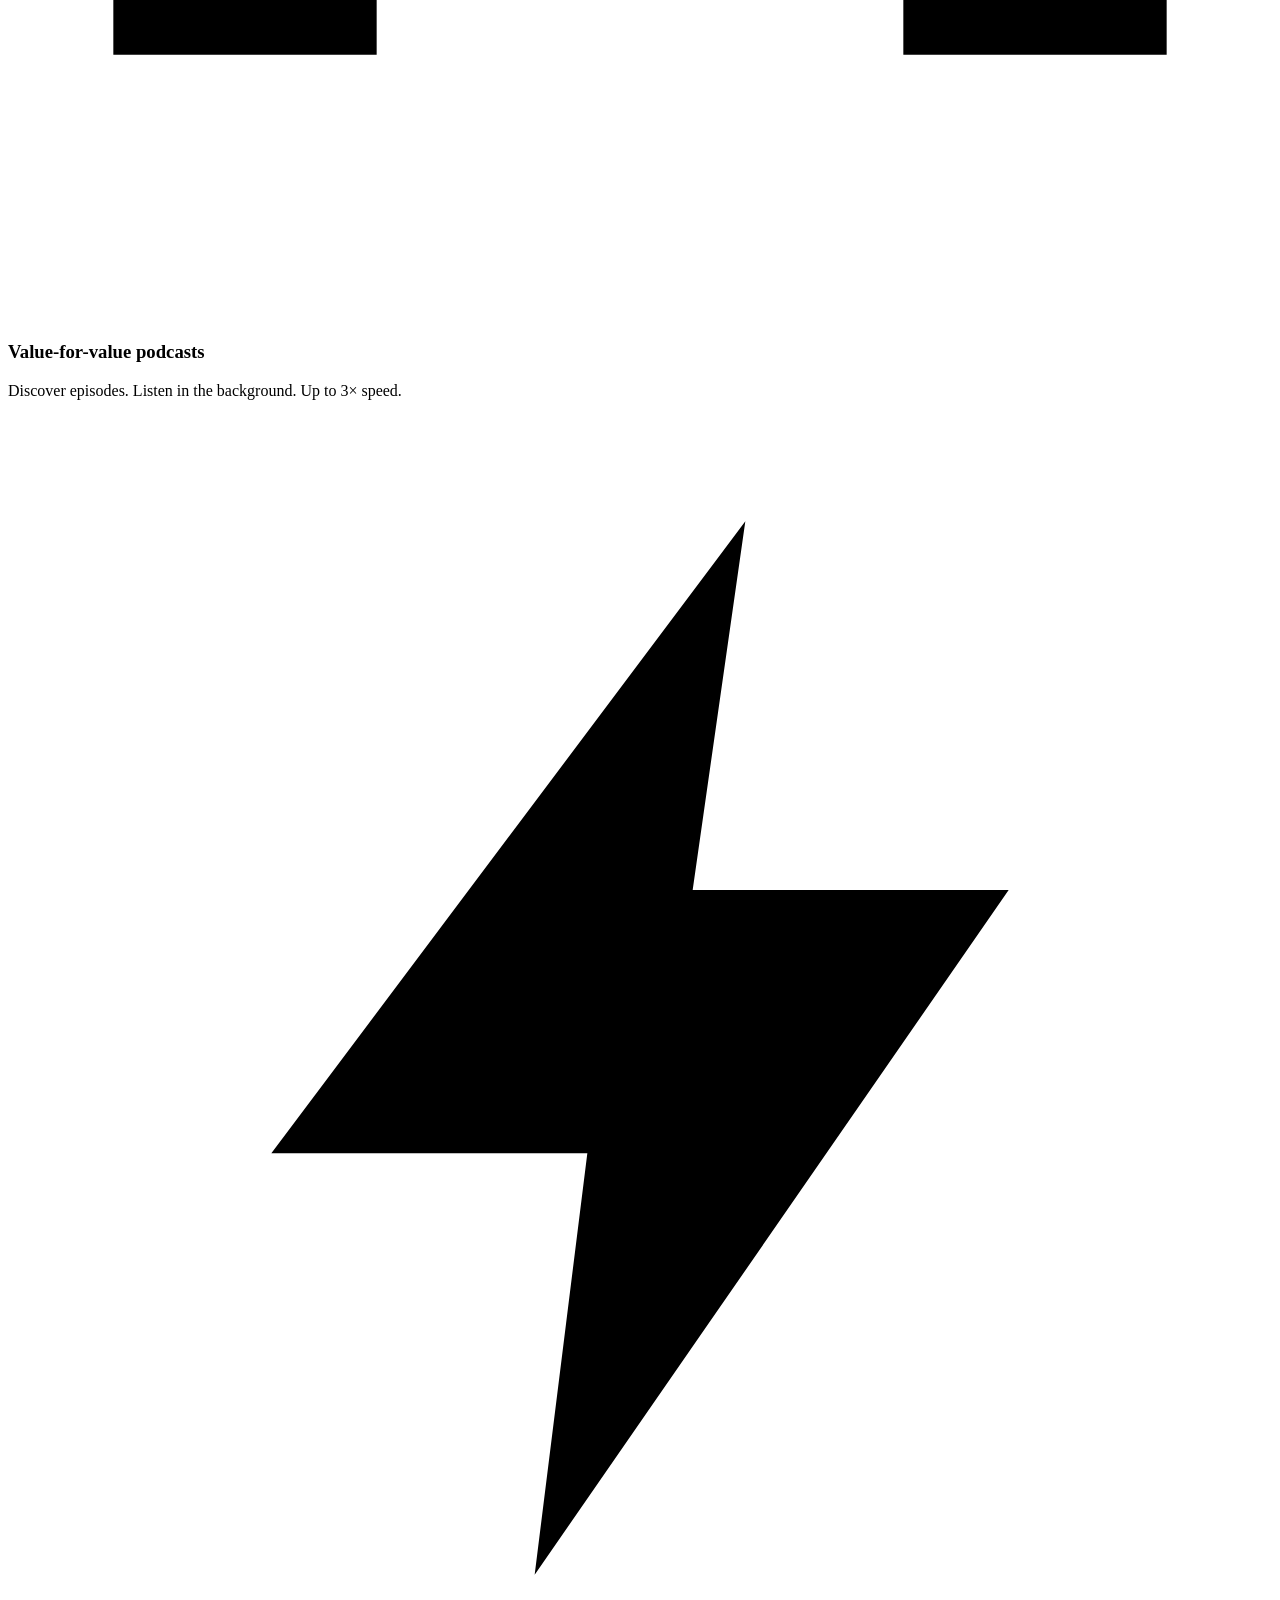
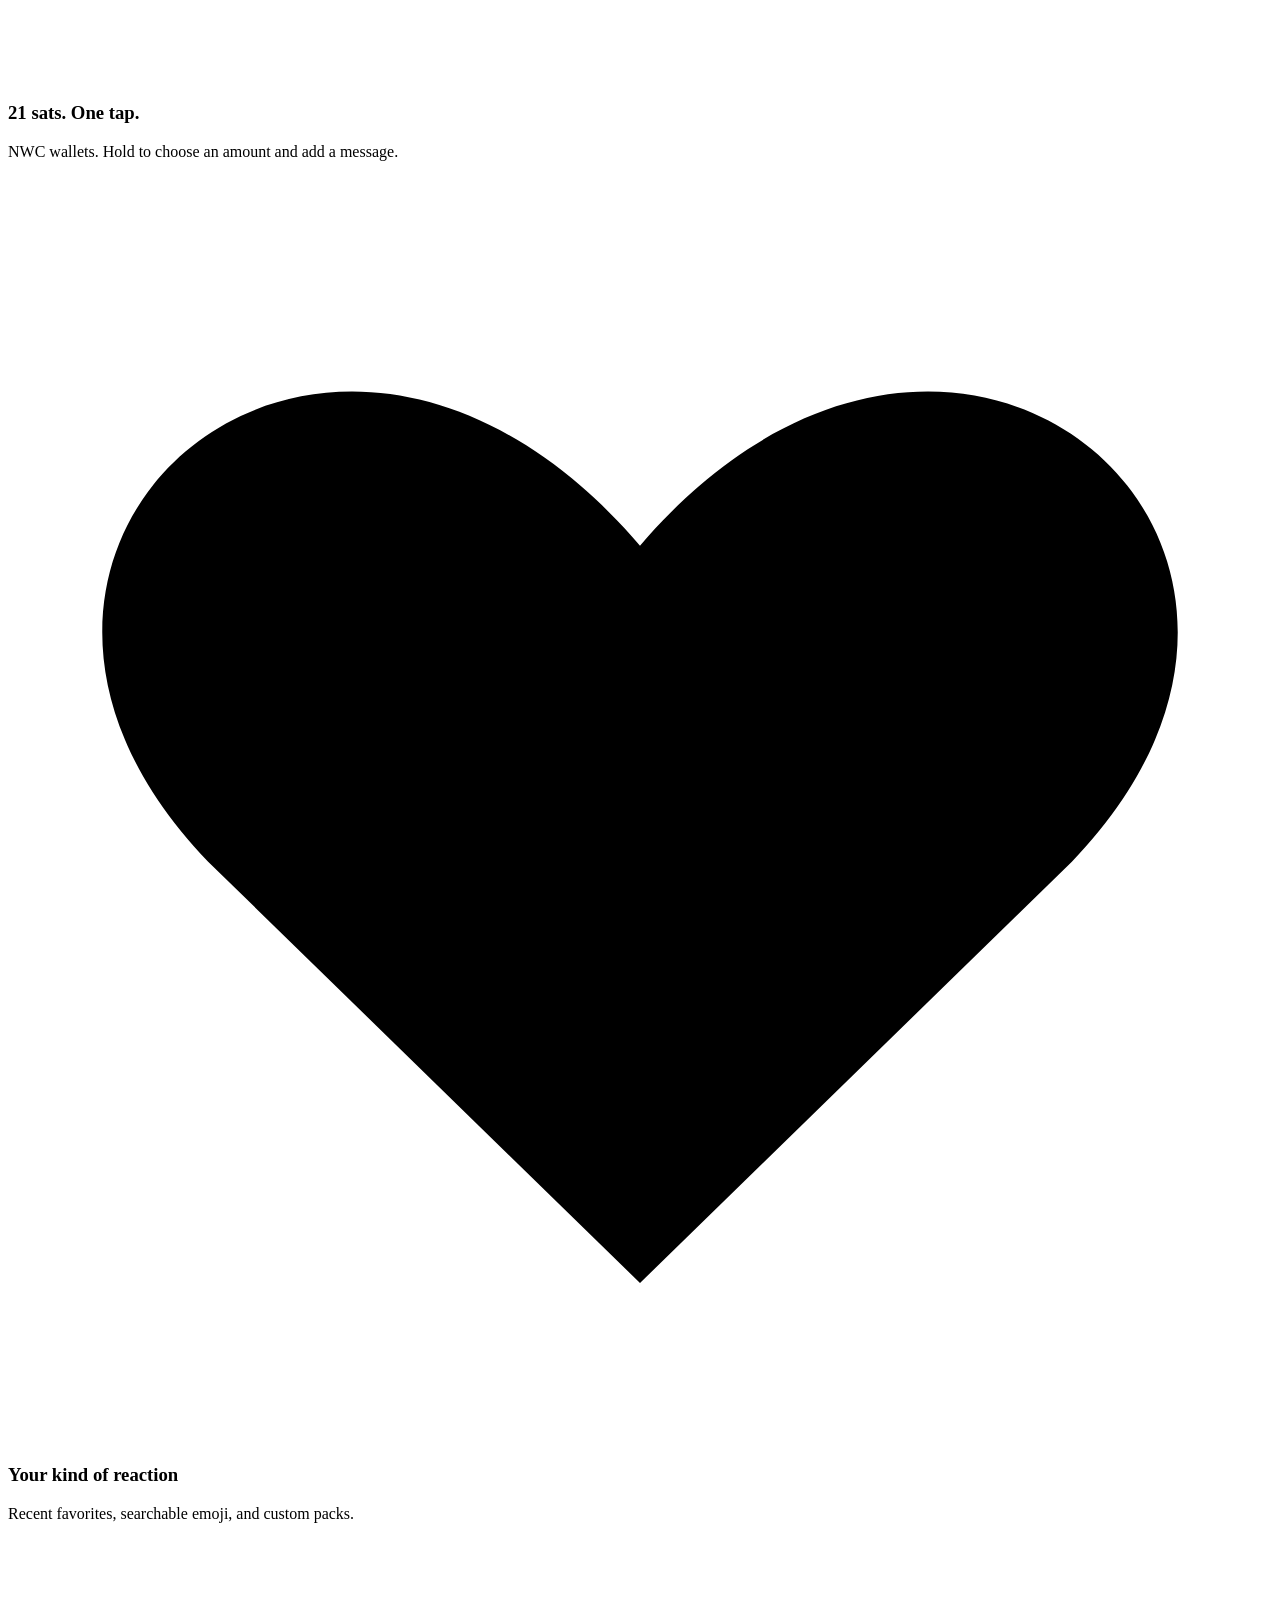
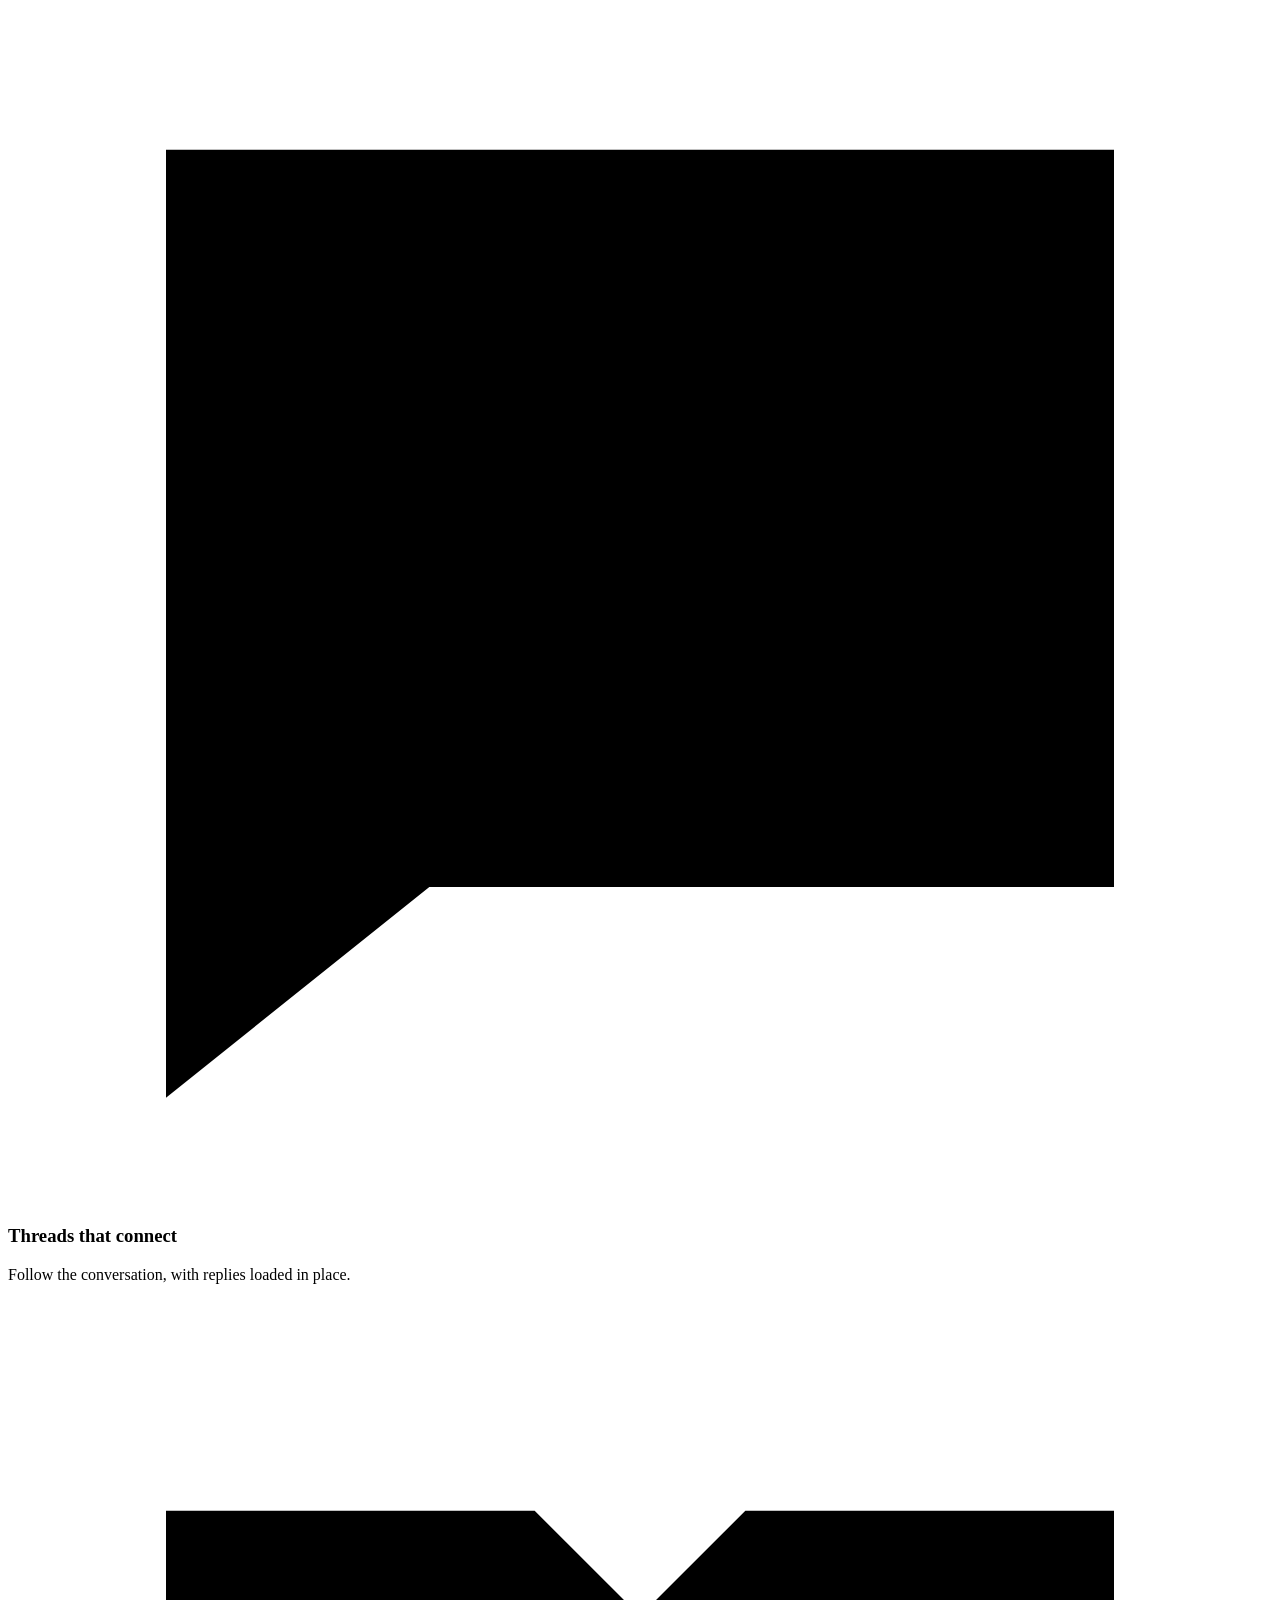
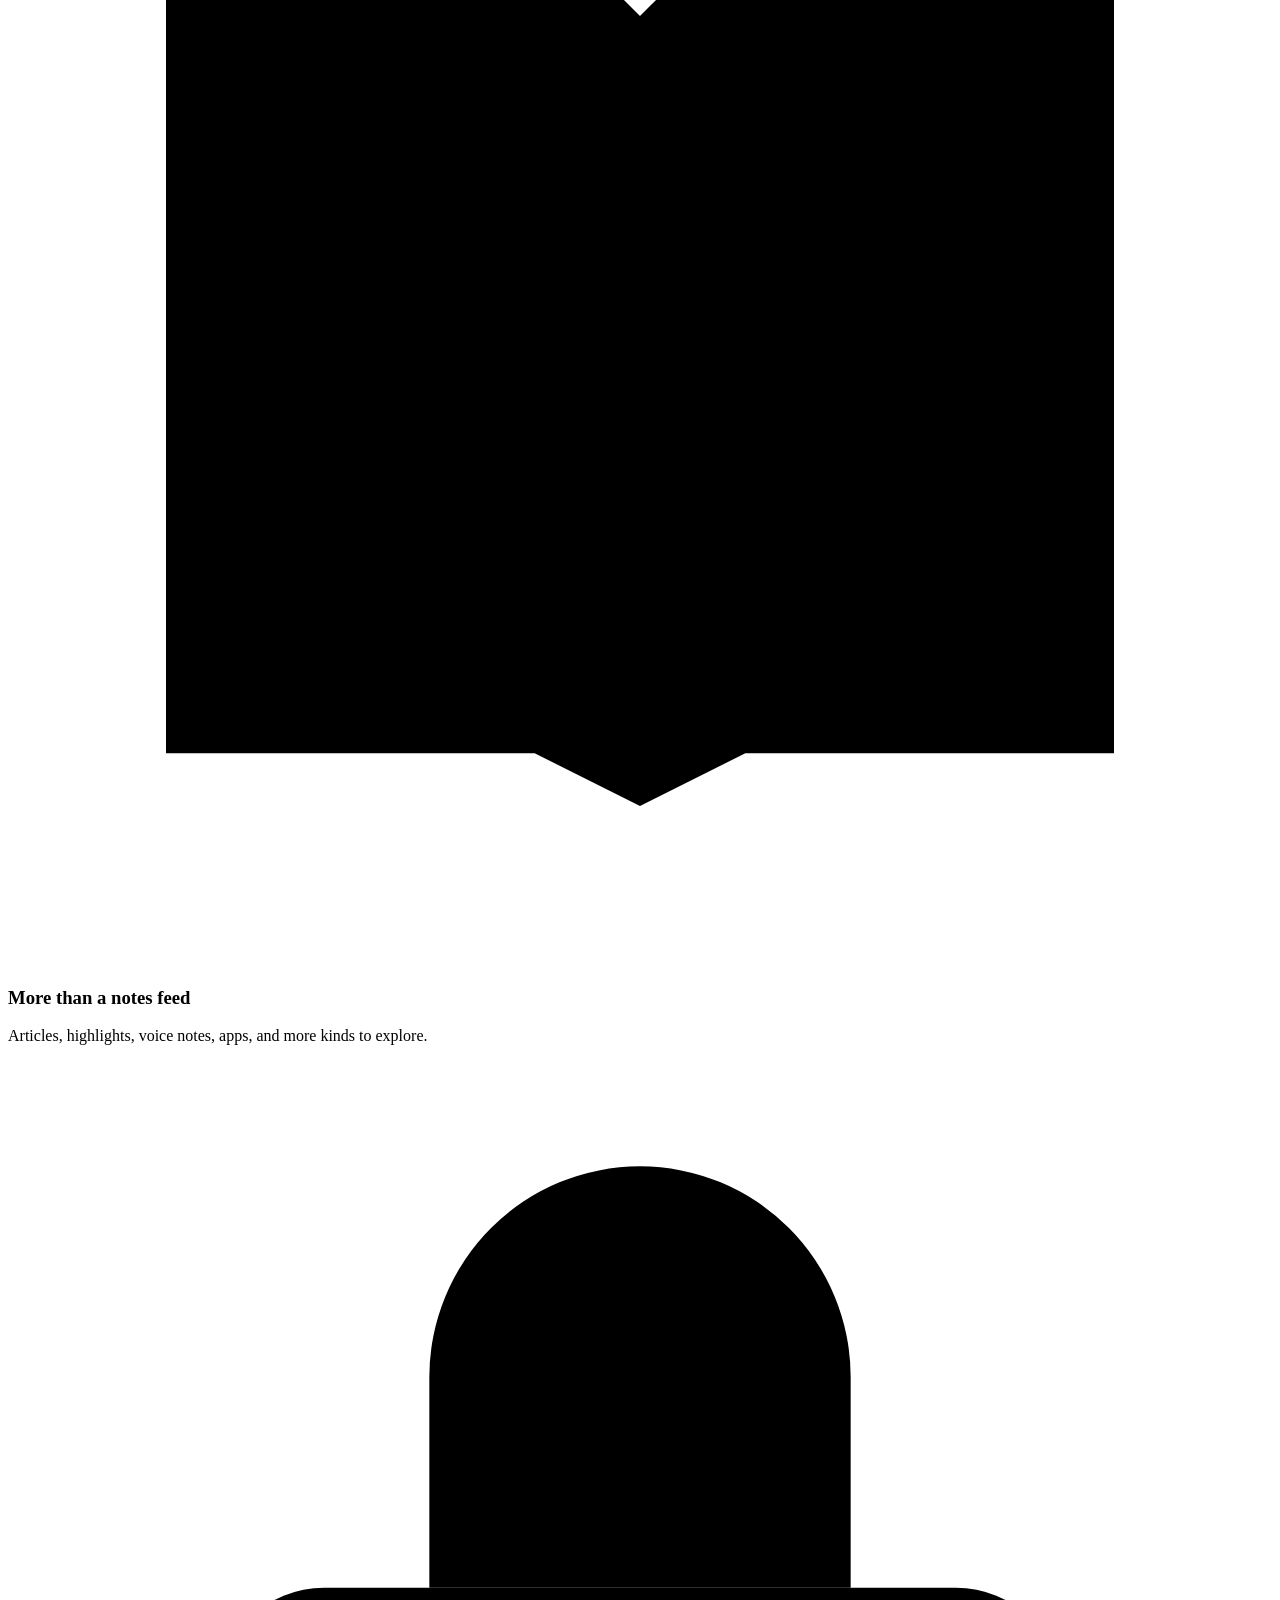
==== commit 0afb6e43: "docs: publish Let people play interview with interactive demos" ====
--- a/website/index.html
+++ b/website/index.html
@@ -20,9 +20,8 @@
 <feather-feed-switcher id="features" aria-label="Explore Feather feeds"></feather-feed-switcher>
 </section>
 <section class="media-section" aria-labelledby="media-title"><div class="wrap media-layout"><div class="section-copy"><p class="eyebrow">FULL-SCREEN MEDIA</p><h2 id="media-title">Swipe, tap, done.</h2><p>Photos edge to edge.<br>Video controls that feel like VLC.</p><div class="gesture-labels"><span><svg class="icon" aria-hidden="true" viewBox="0 0 24 24"><use href="#i-brightness"/></svg> Left: brightness</span><span><svg class="icon" aria-hidden="true" viewBox="0 0 24 24"><use href="#i-volume"/></svg> Right: volume</span><span><svg class="icon" aria-hidden="true" viewBox="0 0 24 24"><use href="#i-arrow"/></svg> Across: seek</span></div><p class="fine">Try dragging on the player.</p></div>
-<div class="player-demo"><div class="player" id="player"><video id="demo-video" loop muted playsinline preload="none" poster="/assets/demo/flower.jpg" aria-label="Video controls demo: a bee on a flower" controls><source src="/assets/demo/flower.mp4" type="video/mp4"></video><div class="player-top"><span><svg class="icon" aria-hidden="true" viewBox="0 0 24 24"><use href="#i-play"/></svg> Full-screen video</span><button type="button" class="icon-button" aria-label="Enter full screen" id="fullscreen"><svg class="icon" aria-hidden="true" viewBox="0 0 24 24"><use href="#i-full"/></svg></button></div><div class="gesture-surface" id="gesture-surface" aria-label="Drag vertically on the left for brightness, on the right for volume, or horizontally to seek"></div><output id="gesture-feedback" class="gesture-feedback" aria-live="polite"></output><div class="player-controls"><div class="timeline"><input id="seek" type="range" min="0" max="100" value="0" step="0.1" aria-label="Video position"></div><div class="transport"><button type="button" class="icon-button" aria-label="Play video" id="play"><svg class="icon" aria-hidden="true" viewBox="0 0 24 24"><use href="#i-play"/></svg></button><span class="time" id="video-time">0:00 / 0:05</span><div class="transport-spacer"></div><button class="speed" id="video-speed" aria-label="Playback speed: 1x" type="button">1×</button><button type="button" class="icon-button" aria-label="Unmute video" id="mute"><svg class="icon" aria-hidden="true" viewBox="0 0 24 24"><use href="#i-volume"/></svg></button></div></div></div><div class="player-tools"><label><svg class="icon" aria-hidden="true" viewBox="0 0 24 24"><use href="#i-brightness"/></svg><span class="sr-only">Preview brightness</span><input id="brightness" type="range" min="25" max="100" value="100"></label><label><svg class="icon" aria-hidden="true" viewBox="0 0 24 24"><use href="#i-volume"/></svg><span class="sr-only">Video volume</span><input id="volume" type="range" min="0" max="100" value="0"></label><span class="fine">Interactive preview · silent clip</span></div></div></div></section>
-<section class="composer-section wrap" aria-labelledby="composer-title"><div class="composer-demo"><div class="composer-top"><span class="preview-tag">INTERACTIVE PREVIEW</span><img class="composer-avatar" src="/assets/feather.svg" width="38" height="38" alt="Feather demo account"></div><label class="sr-only" for="draft">Try writing a note</label><textarea id="draft" placeholder="What's on your mind?" maxlength="2000">GM ☀️
-</textarea><div id="attachment" class="attachment" hidden><video id="attached-video" muted loop playsinline preload="none"></video><img id="attached-still" alt="Attached GIF" hidden><button type="button" class="icon-button" aria-label="Remove attachment" id="remove-attachment"><svg class="icon" aria-hidden="true" viewBox="0 0 24 24"><use href="#i-close"/></svg></button></div><div class="composer-actions"><button type="button" id="gif-toggle" class="circle-button" aria-expanded="true" aria-controls="gif-picker">GIF</button><div class="transport-spacer"></div><label class="circle-button media-pick" aria-label="Attach a local image or video" tabindex="0"><svg class="icon" aria-hidden="true" viewBox="0 0 24 24"><use href="#i-photo"/></svg><input type="file" id="local-media" accept="image/*,video/*" hidden></label><button type="button" class="circle-button send-button" id="demo-send" aria-label="Preview your note"><svg class="icon" aria-hidden="true" viewBox="0 0 24 24"><use href="#i-send"/></svg></button></div><div class="gif-picker" id="gif-picker"><div class="picker-search"><svg class="icon" aria-hidden="true" viewBox="0 0 24 24"><use href="#i-search"/></svg><input id="gif-search" type="search" placeholder="Search sample GIFs" aria-label="Search sample GIFs" maxlength="80"></div><div class="gif-grid" id="gif-grid"></div><p id="gif-empty" hidden>No sample GIFs found. Try “good morning”, “sunrise”, or “zap”.</p><a class="gif-attribution" href="https://nostr.build">GIFs from nostr.build</a></div><p class="composer-status" id="composer-status" role="status">Try a draft. Nothing is uploaded or published.</p></div>
+<feather-video-demo></feather-video-demo></div></section>
+<section class="composer-section wrap" aria-labelledby="composer-title"><feather-composer-demo></feather-composer-demo>
 <div class="section-copy"><p class="eyebrow">POSTS &amp; REPLIES</p><h2 id="composer-title">Batteries (and GIFs) included.</h2><p>A simple composer. Searchable GIF keyboard.<br>Images and videos on your Blossom servers.</p></div></section>
 <section class="keyboard-section wrap" id="external-keyboards" aria-labelledby="keyboard-title"><div><p class="eyebrow">FOR THE KEYBOARD IN YOUR BACKPACK</p><h2 id="keyboard-title">Made for keyboard lovers</h2><p>Bluetooth or USB. Compose, search, and switch feeds.</p></div><div class="shortcut-grid"><div><span class="keys"><kbd>Ctrl / ⌘</kbd><kbd>N</kbd></span><span>New note</span></div><div><span class="keys"><kbd>Ctrl / ⌘</kbd><kbd>↵</kbd></span><span>Send</span></div><div><span class="keys"><kbd>Ctrl / ⌘</kbd><kbd>F</kbd></span><span>Search</span></div><div><span class="keys"><kbd>Ctrl</kbd><kbd>Tab</kbd></span><span>Next feed <small>+ Shift to go back</small></span></div></div></section>
 <section class="details-section wrap" aria-label="More Feather features"><article><svg class="icon" aria-hidden="true" viewBox="0 0 24 24"><use href="#i-headphones"/></svg><h3>Value-for-value podcasts</h3><p>Discover episodes. Listen in the background. Up to 3× speed.</p></article><article><svg class="icon" aria-hidden="true" viewBox="0 0 24 24"><use href="#i-bolt"/></svg><h3>21 sats. One tap.</h3><p>NWC wallets. Hold to choose an amount and add a message.</p></article><article><svg class="icon" aria-hidden="true" viewBox="0 0 24 24"><use href="#i-heart"/></svg><h3>Your kind of reaction</h3><p>Recent favorites, searchable emoji, and custom packs.</p></article><article><svg class="icon" aria-hidden="true" viewBox="0 0 24 24"><use href="#i-reply"/></svg><h3>Threads that connect</h3><p>Follow the conversation, with replies loaded in place.</p></article><article><svg class="icon" aria-hidden="true" viewBox="0 0 24 24"><use href="#i-book"/></svg><h3>More than a notes feed</h3><p>Articles, highlights, voice notes, apps, and more kinds to explore.</p></article><article><svg class="icon" aria-hidden="true" viewBox="0 0 24 24"><use href="#i-lock"/></svg><h3>Sane defaults</h3><p>Your signer keeps your keys. Sensitive content stays hidden. Cached notes work offline.</p></article><p class="feature-note"><a class="text-link" href="/blog/why-feather-exists/#no-dms">No DMs, by design. <svg class="icon" aria-hidden="true" viewBox="0 0 24 24"><use href="#i-arrow"/></svg></a></p></section>
@@ -30,5 +29,6 @@
 <section class="download wrap"><img src="/assets/feather.svg" width="66" height="66" alt=""><h2>Light like a feather.</h2><div class="actions"><a class="button" href="https://zapstore.dev/apps/org.dergigi.feather">Open Zapstore <svg class="icon" aria-hidden="true" viewBox="0 0 24 24"><use href="#i-arrow"/></svg></a><a class="text-link" href="https://github.com/dergigi/feather/releases/latest">Latest APK <svg class="icon" aria-hidden="true" viewBox="0 0 24 24"><use href="#i-download"/></svg></a></div></section>
 </main><footer class="wrap"><span>Made by <a href="https://dergigi.com">Gigi</a>.</span><nav aria-label="Footer"><a href="https://njump.to/npub1r7u5wcxpv0fknn486uarrlset92caxntmwn22nvw2fjan630m03stxw3t3">Feather on Nostr</a><a href="https://gitworkshop.dev/npub1dergggklka99wwrs92yz8wdjs952h2ux2ha2ed598ngwu9w7a6fsh9xzpc/relay.ngit.dev/feather">Code &amp; issues</a><a href="/privacy.html">Privacy</a></nav></footer>
 <script src="/feed-switcher.js" defer></script>
+<script src="/shared-demos.js" defer></script>
 <script src="/demo.js" defer></script>
 </body></html>
